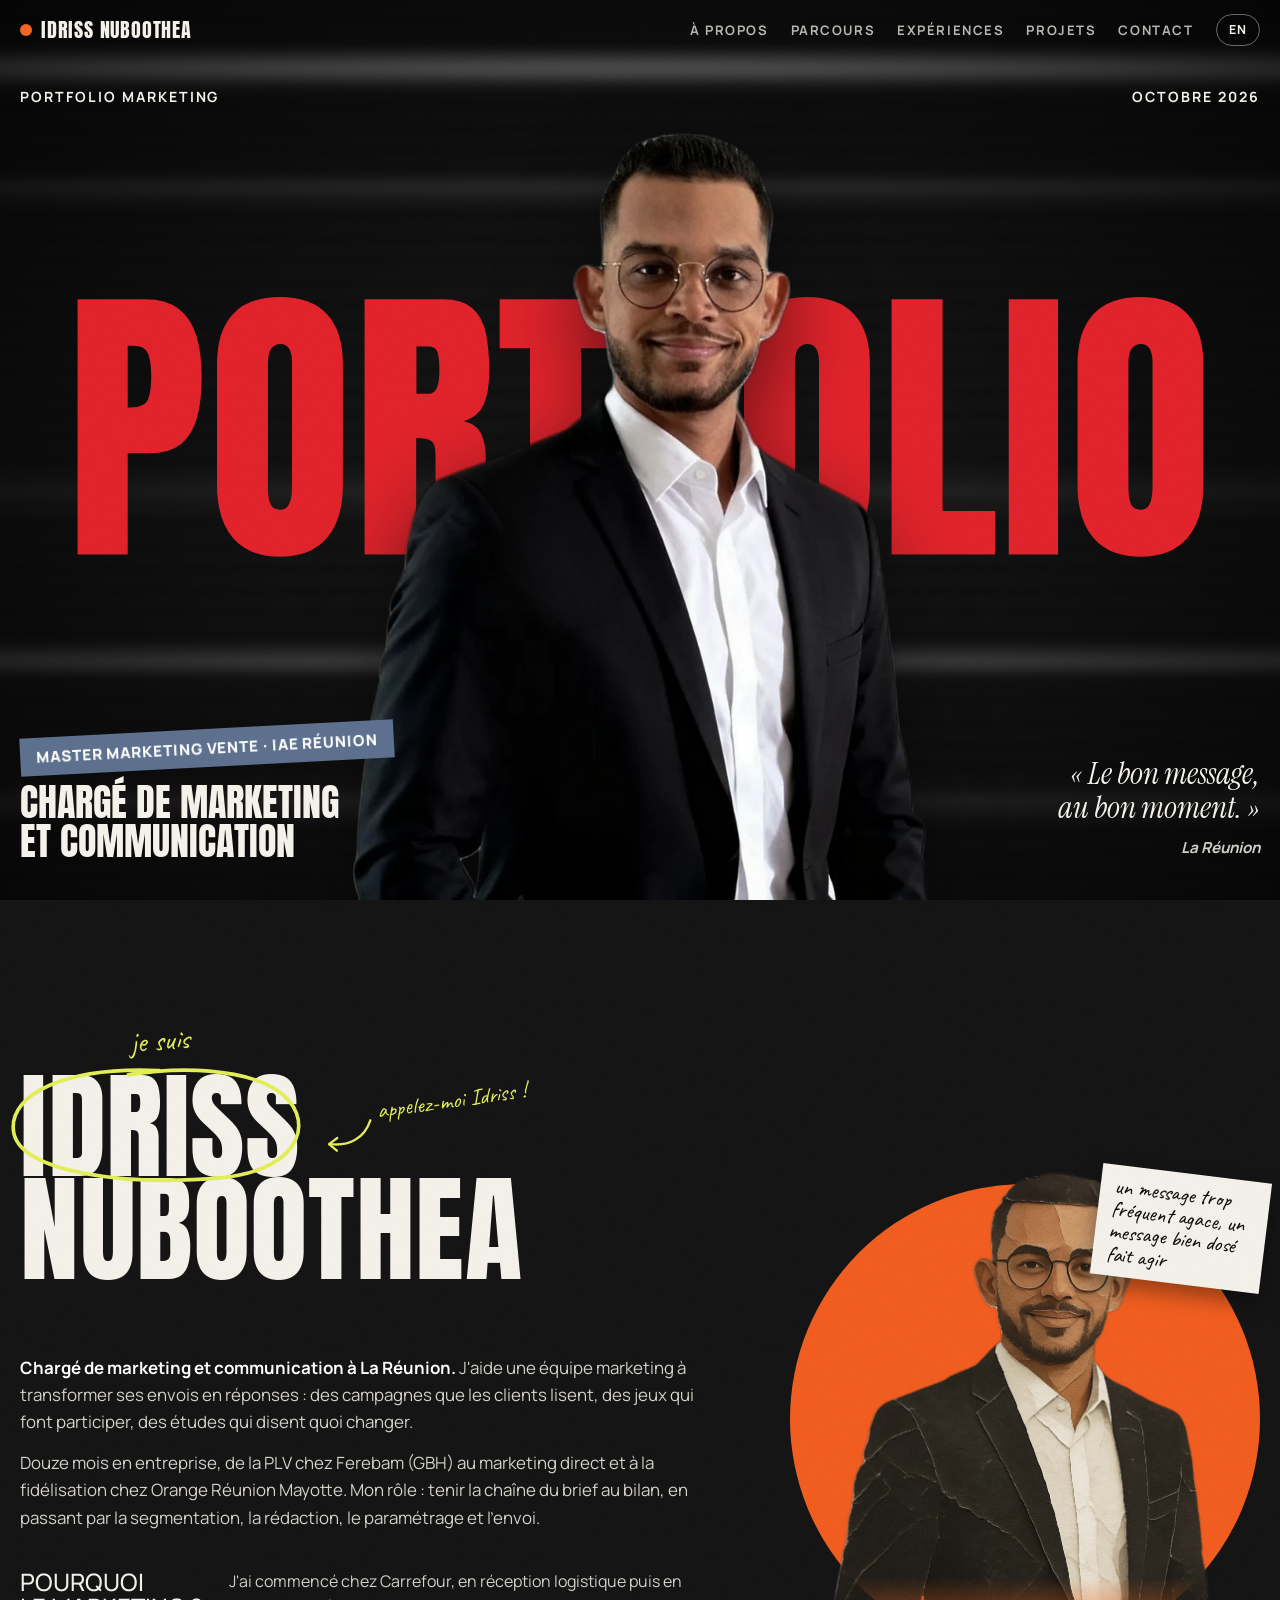
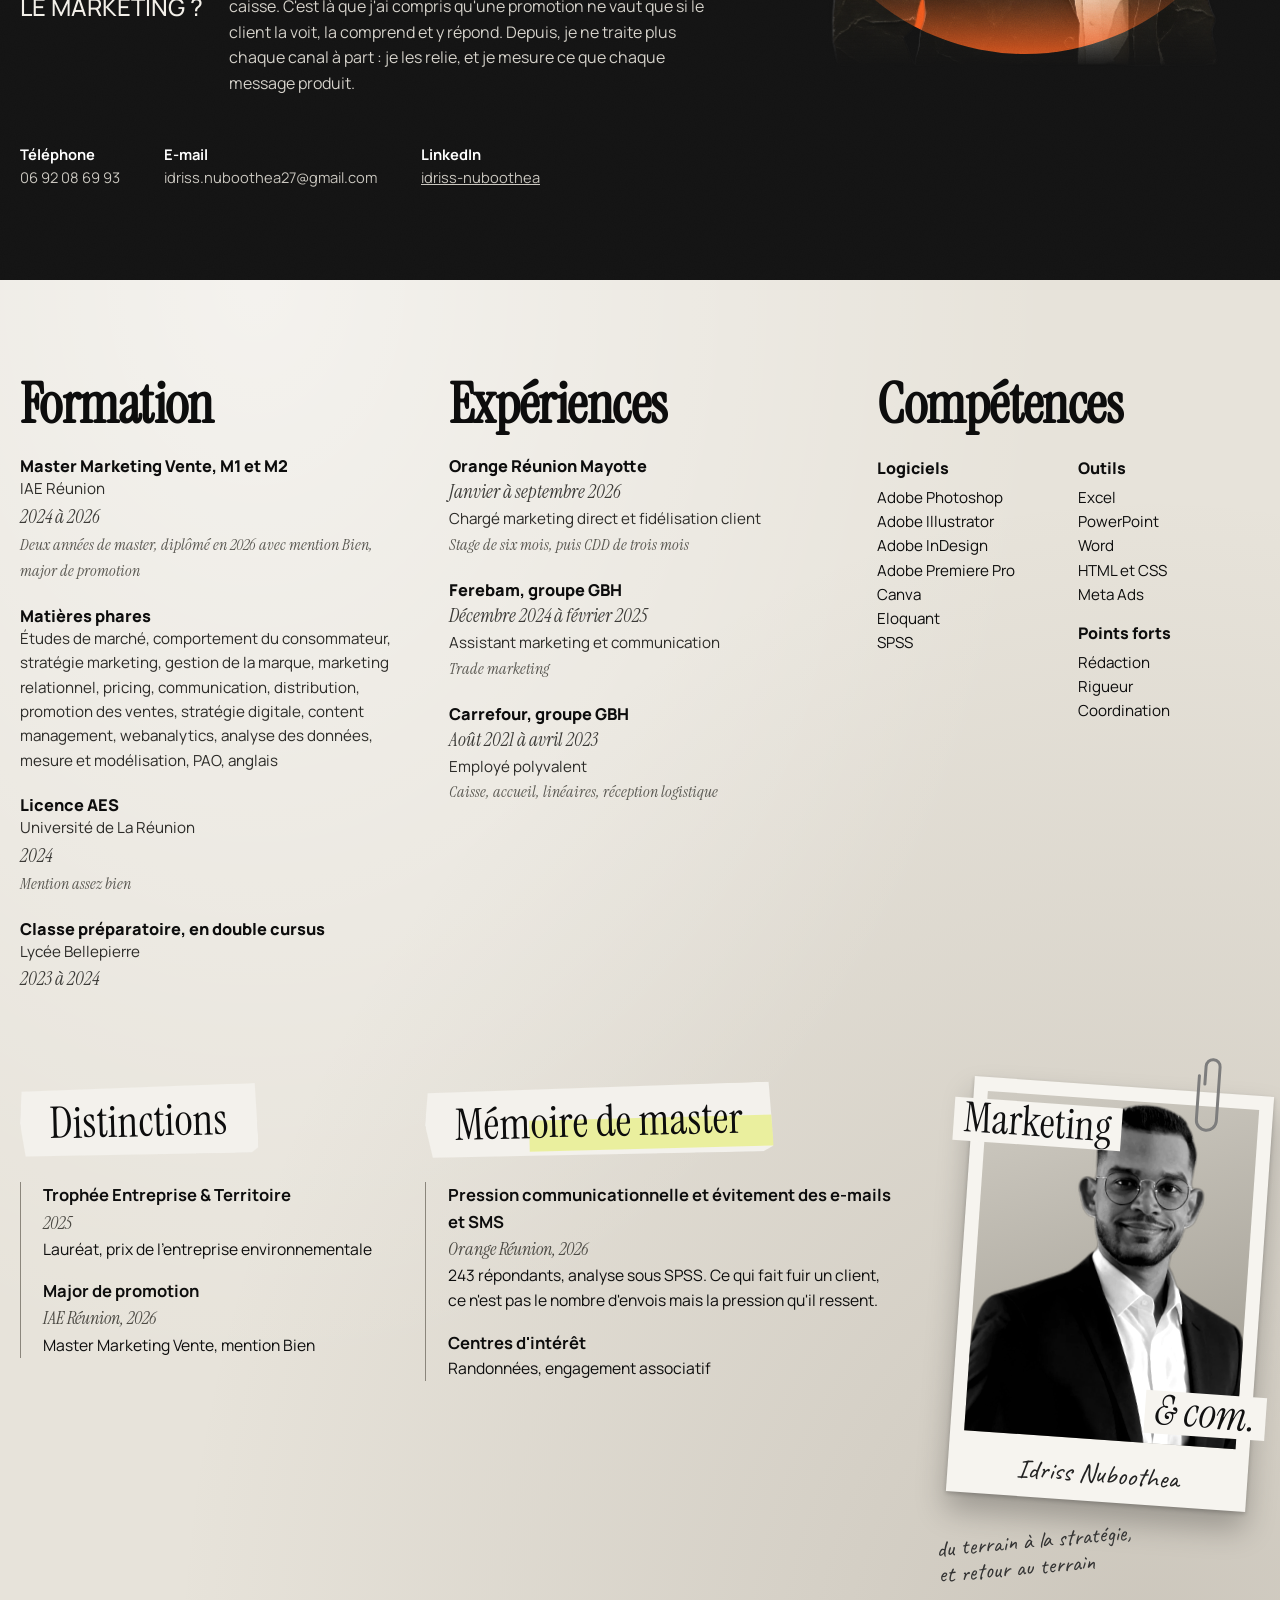
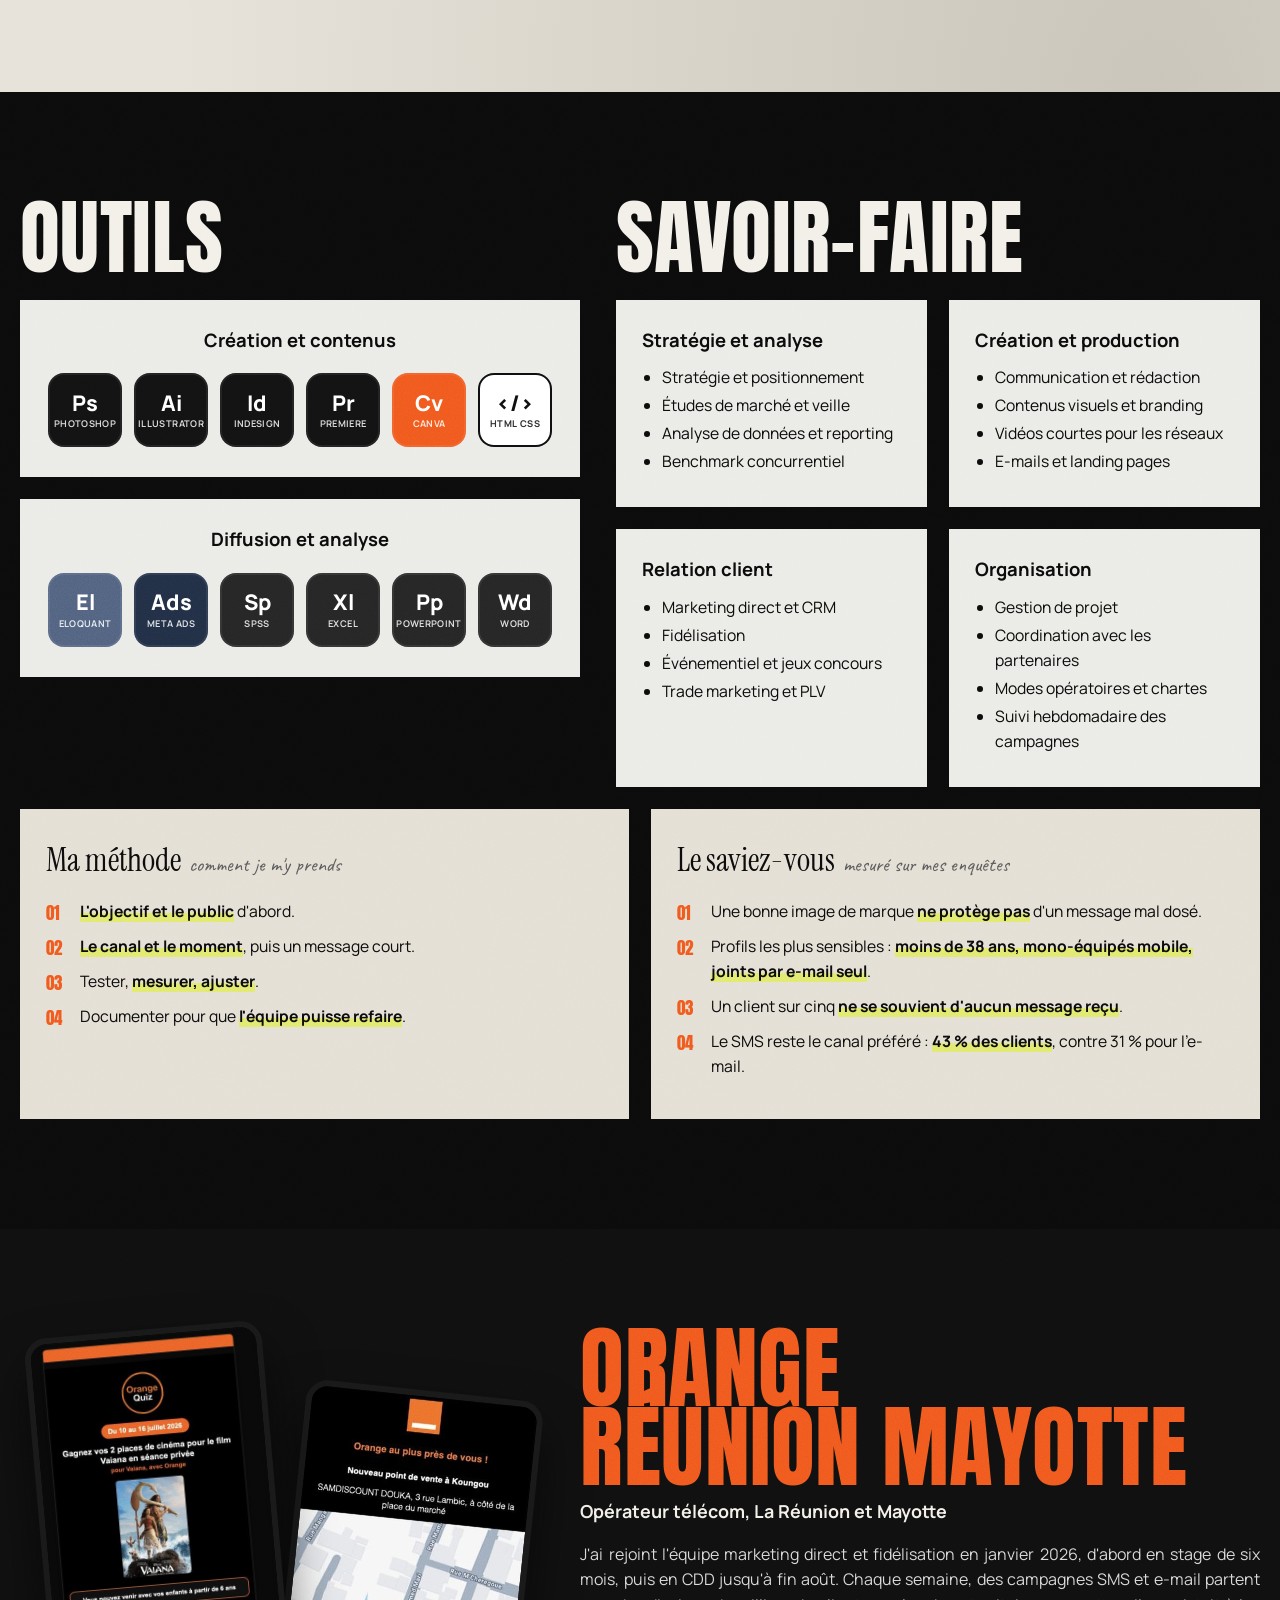
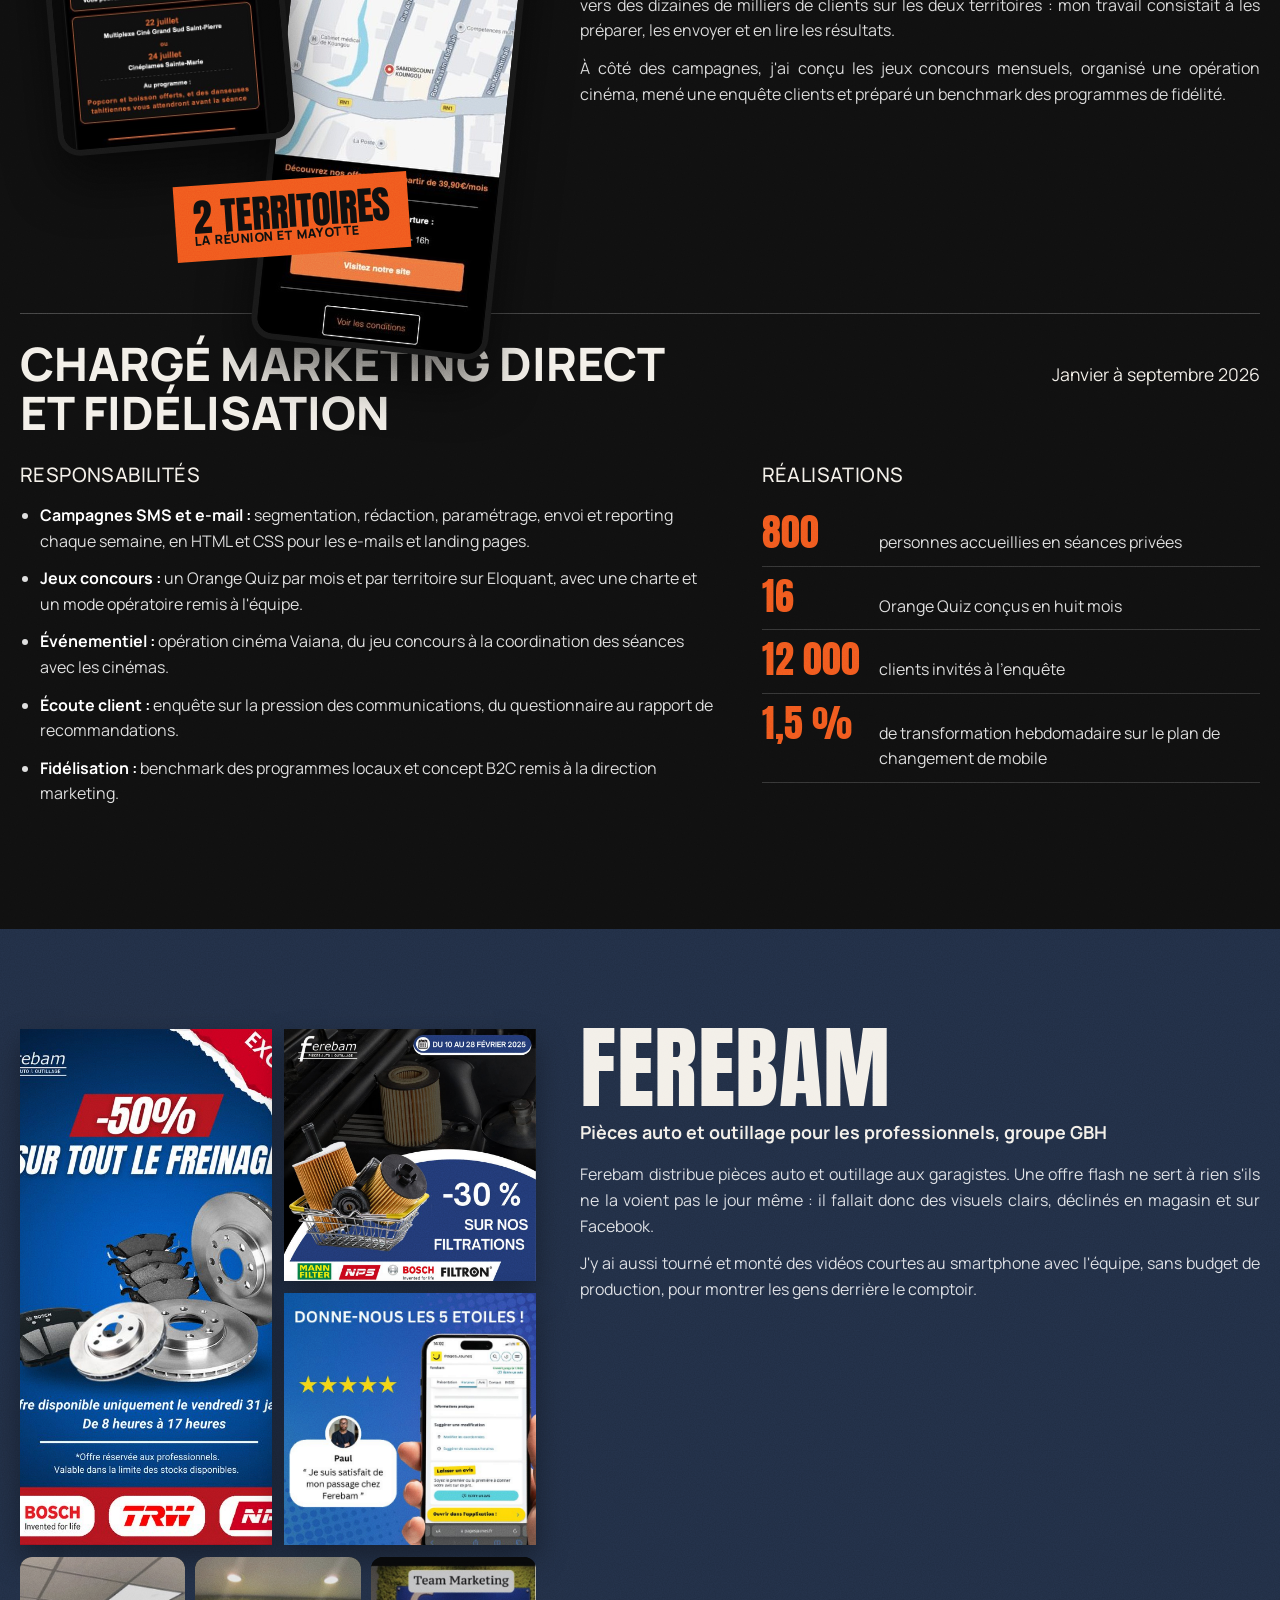
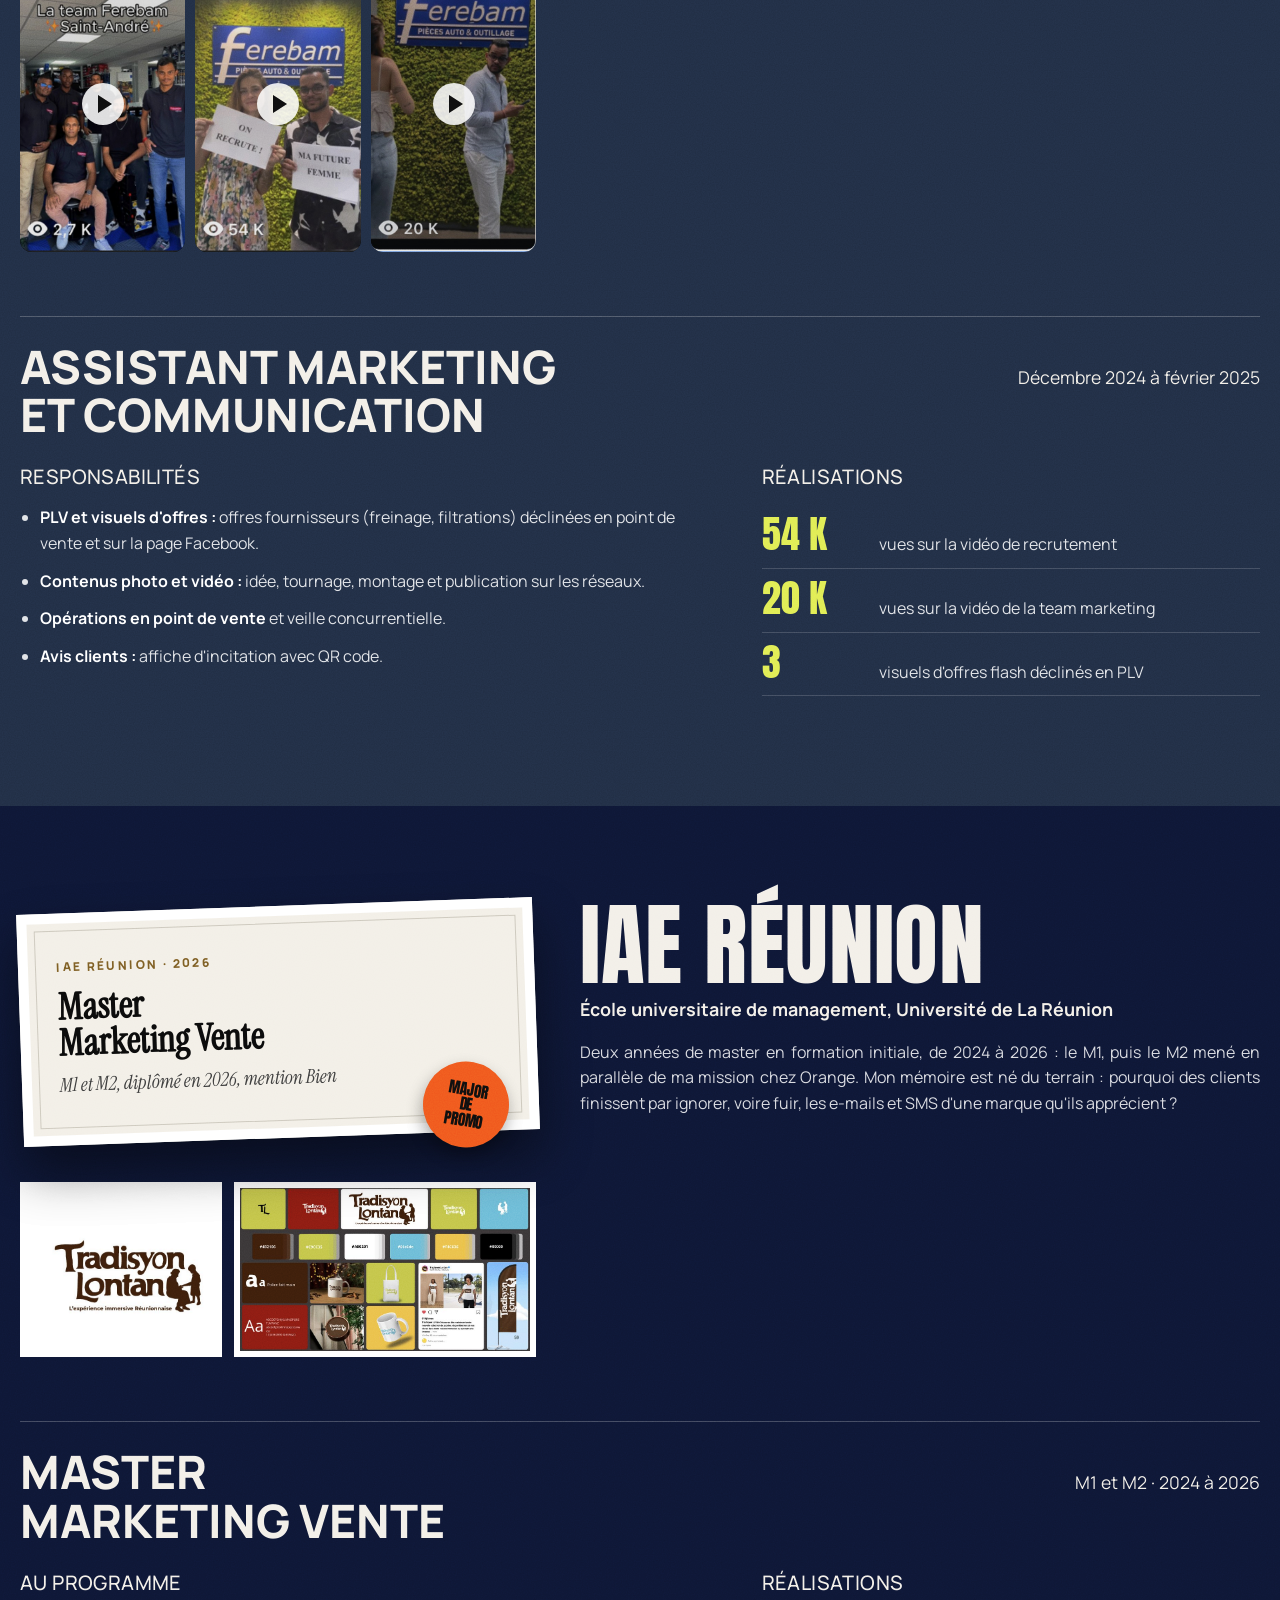
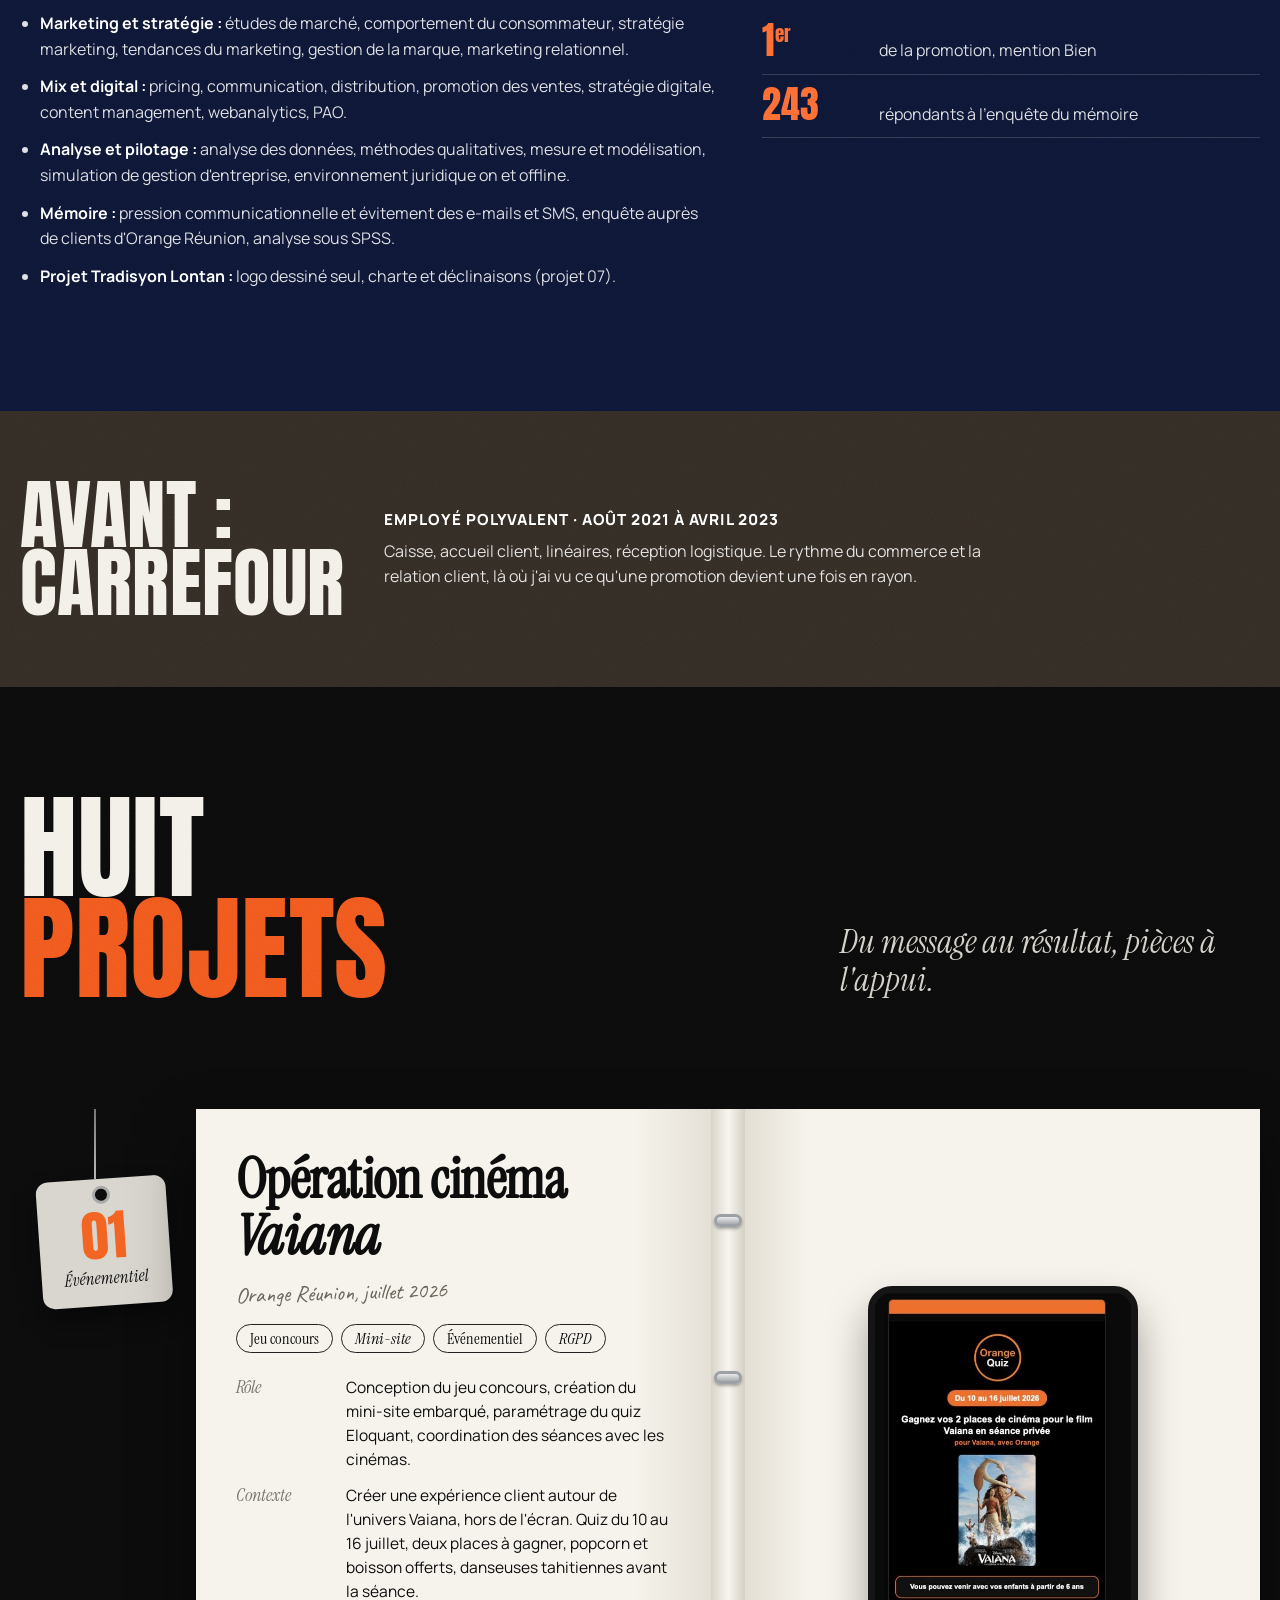
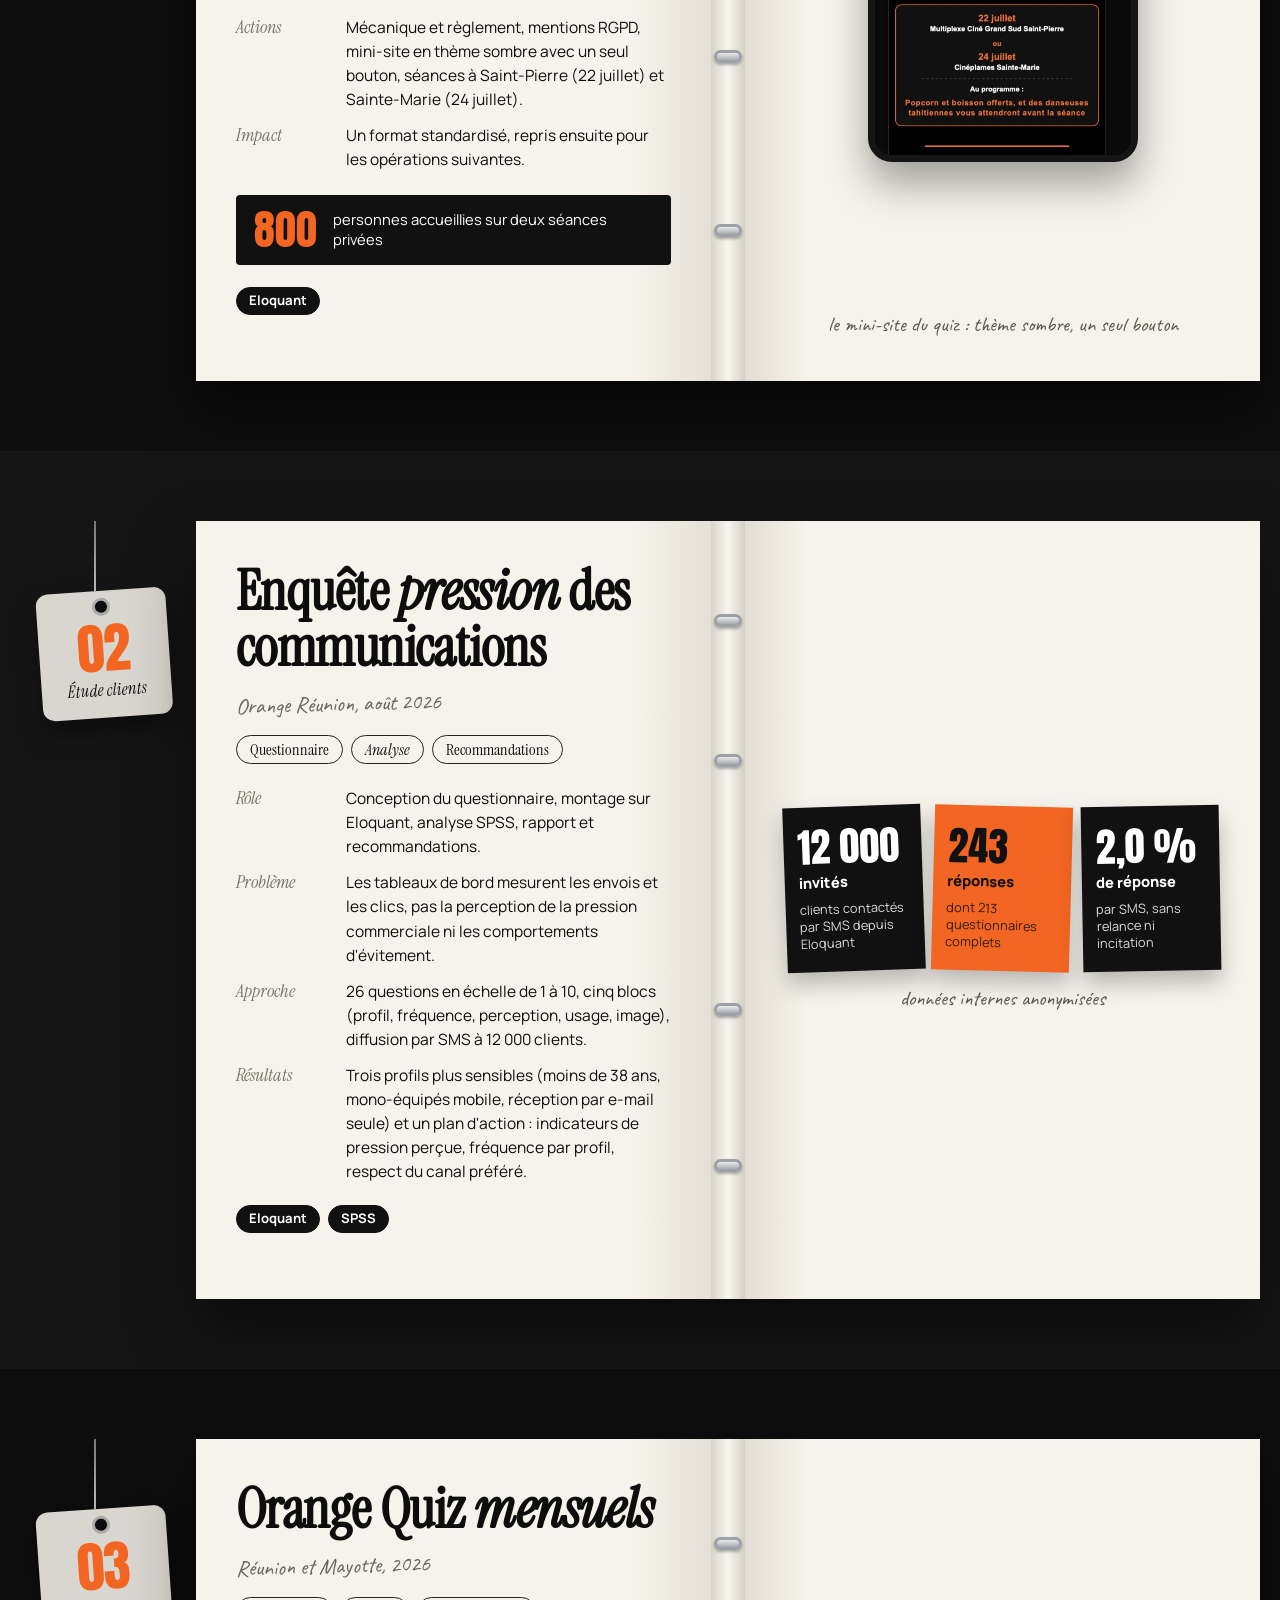
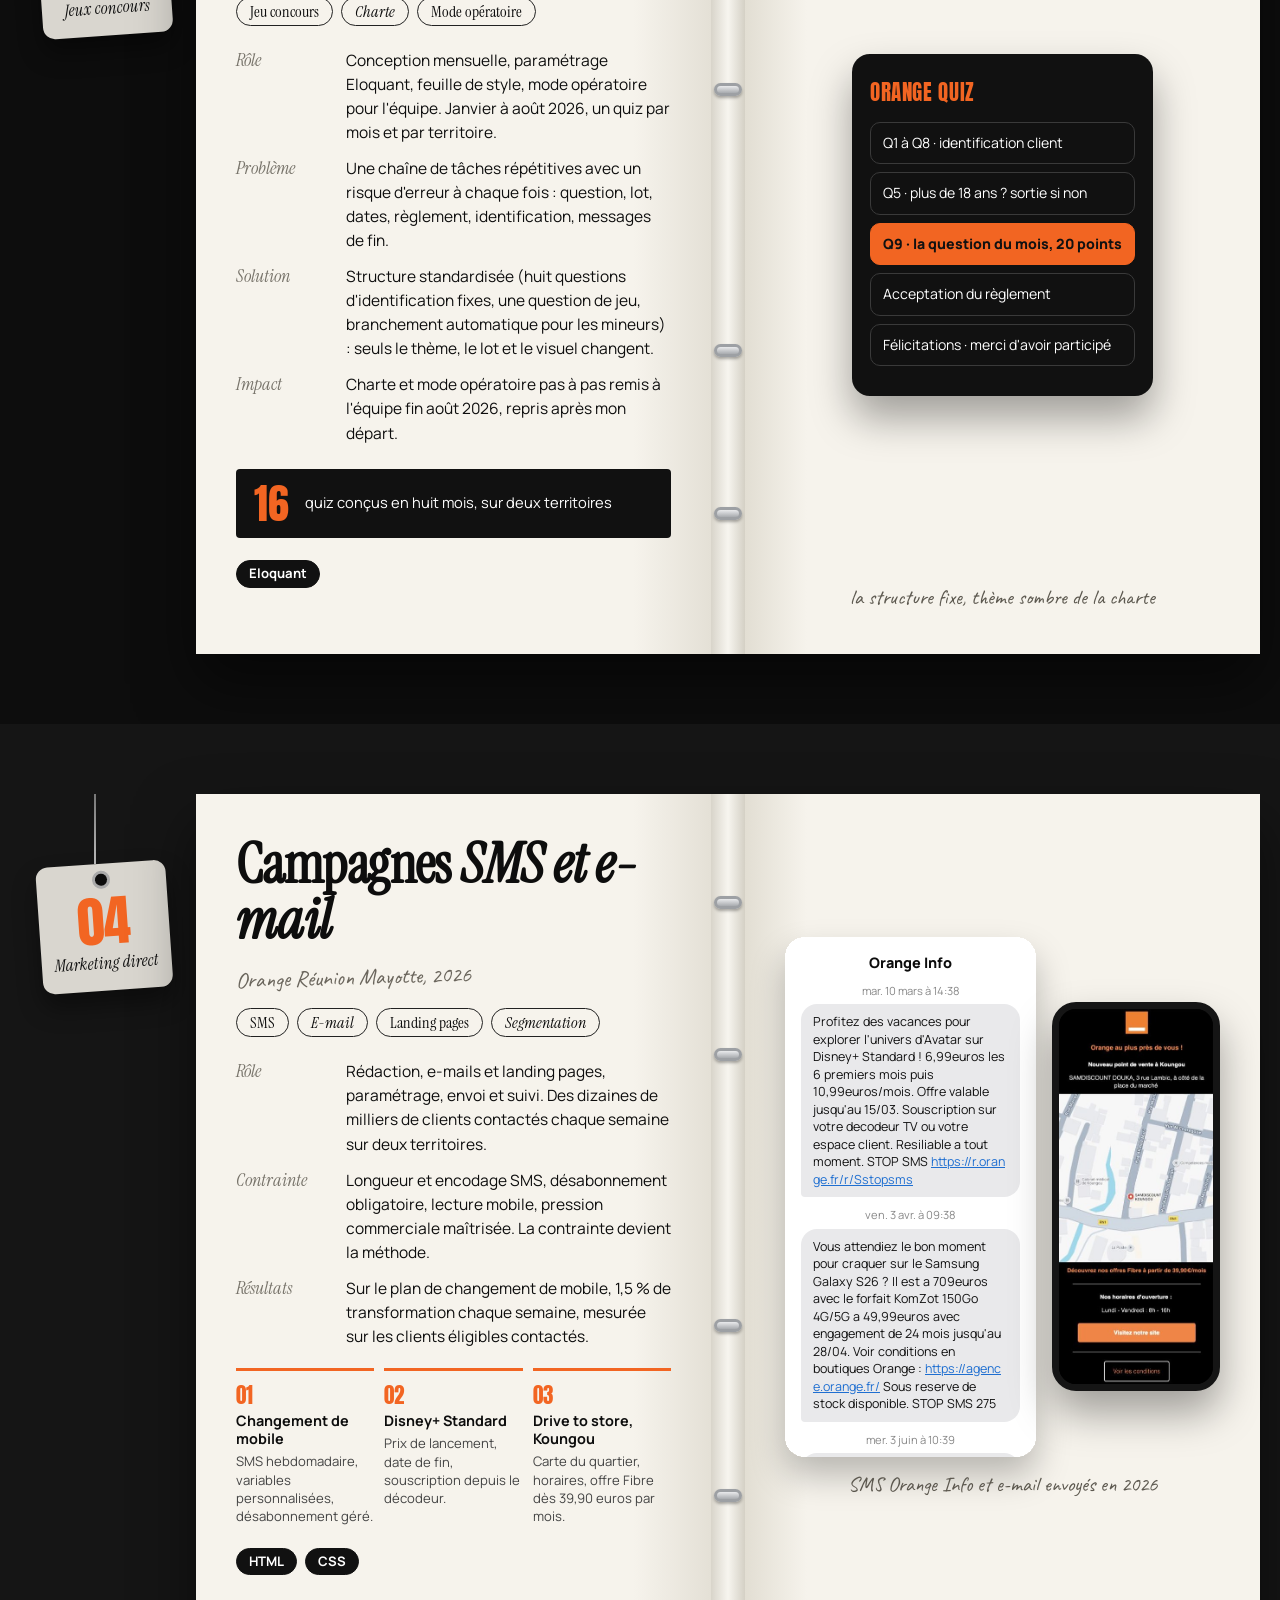
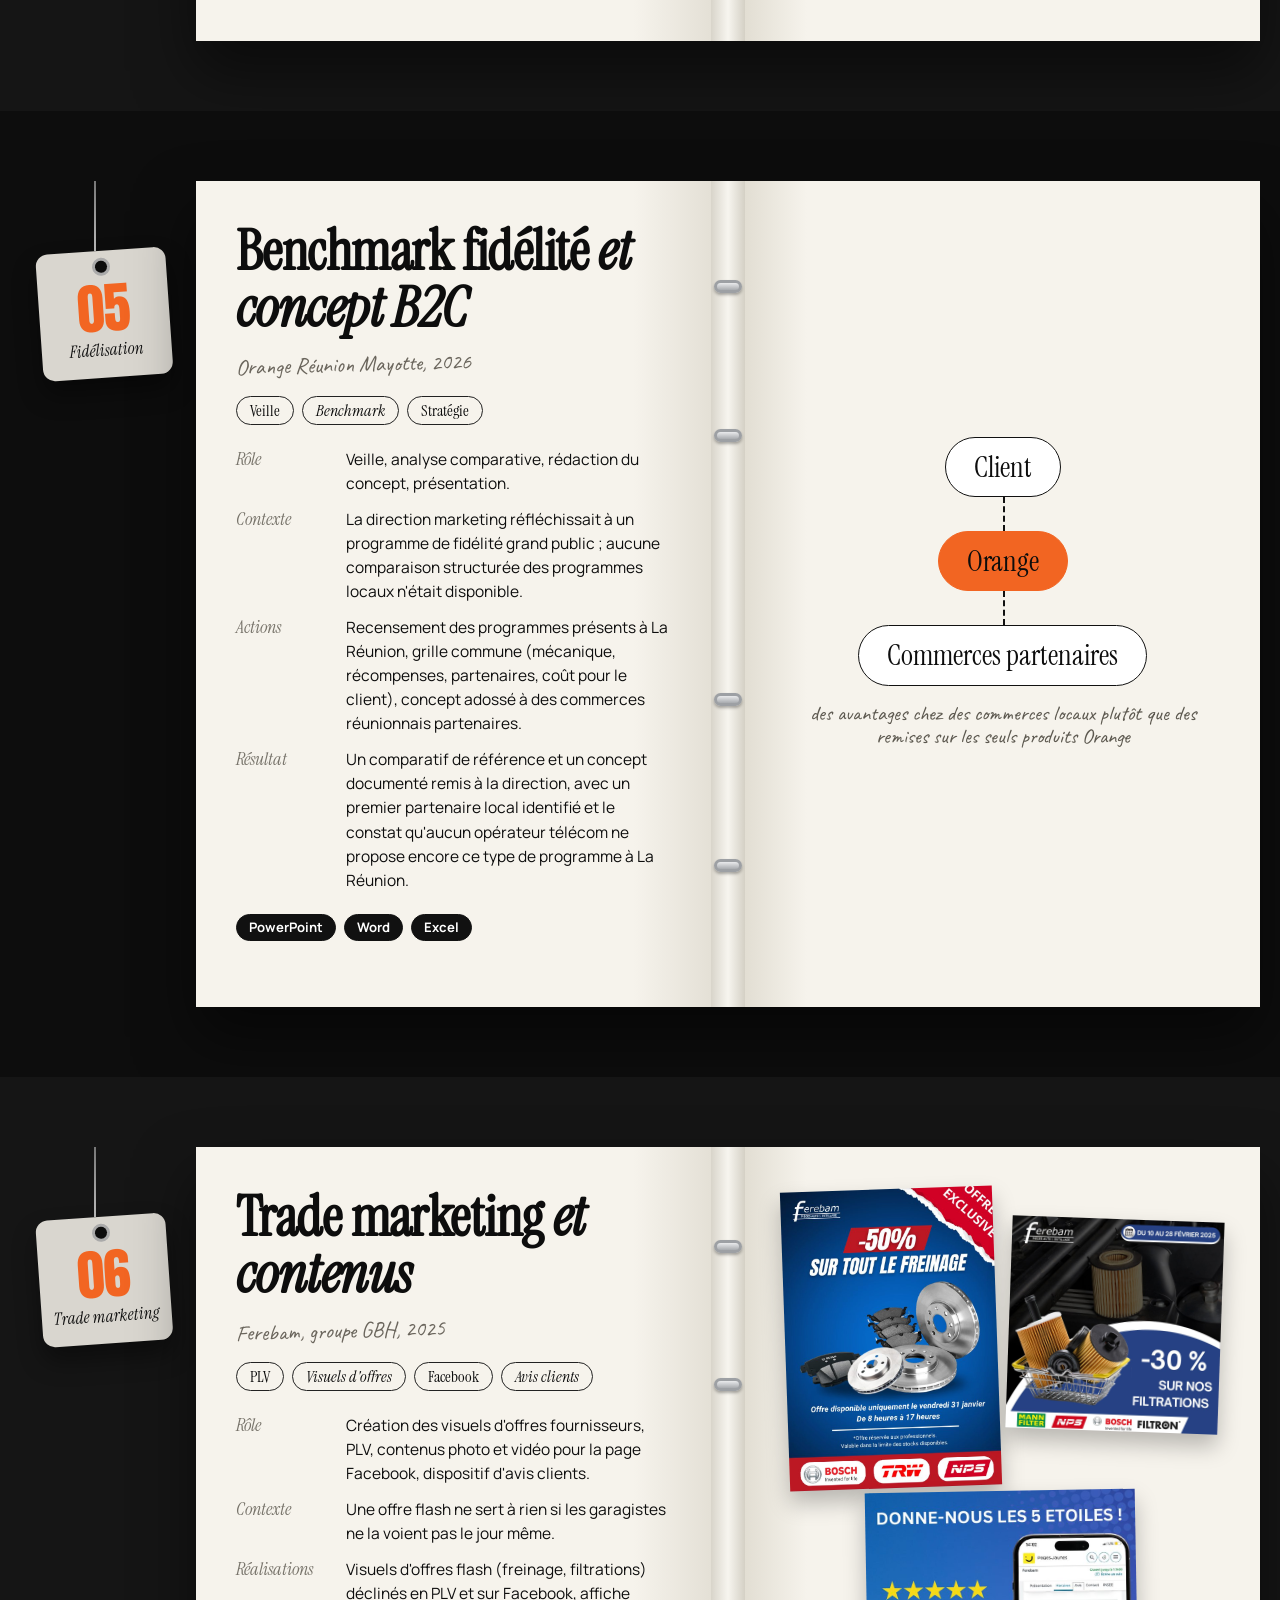
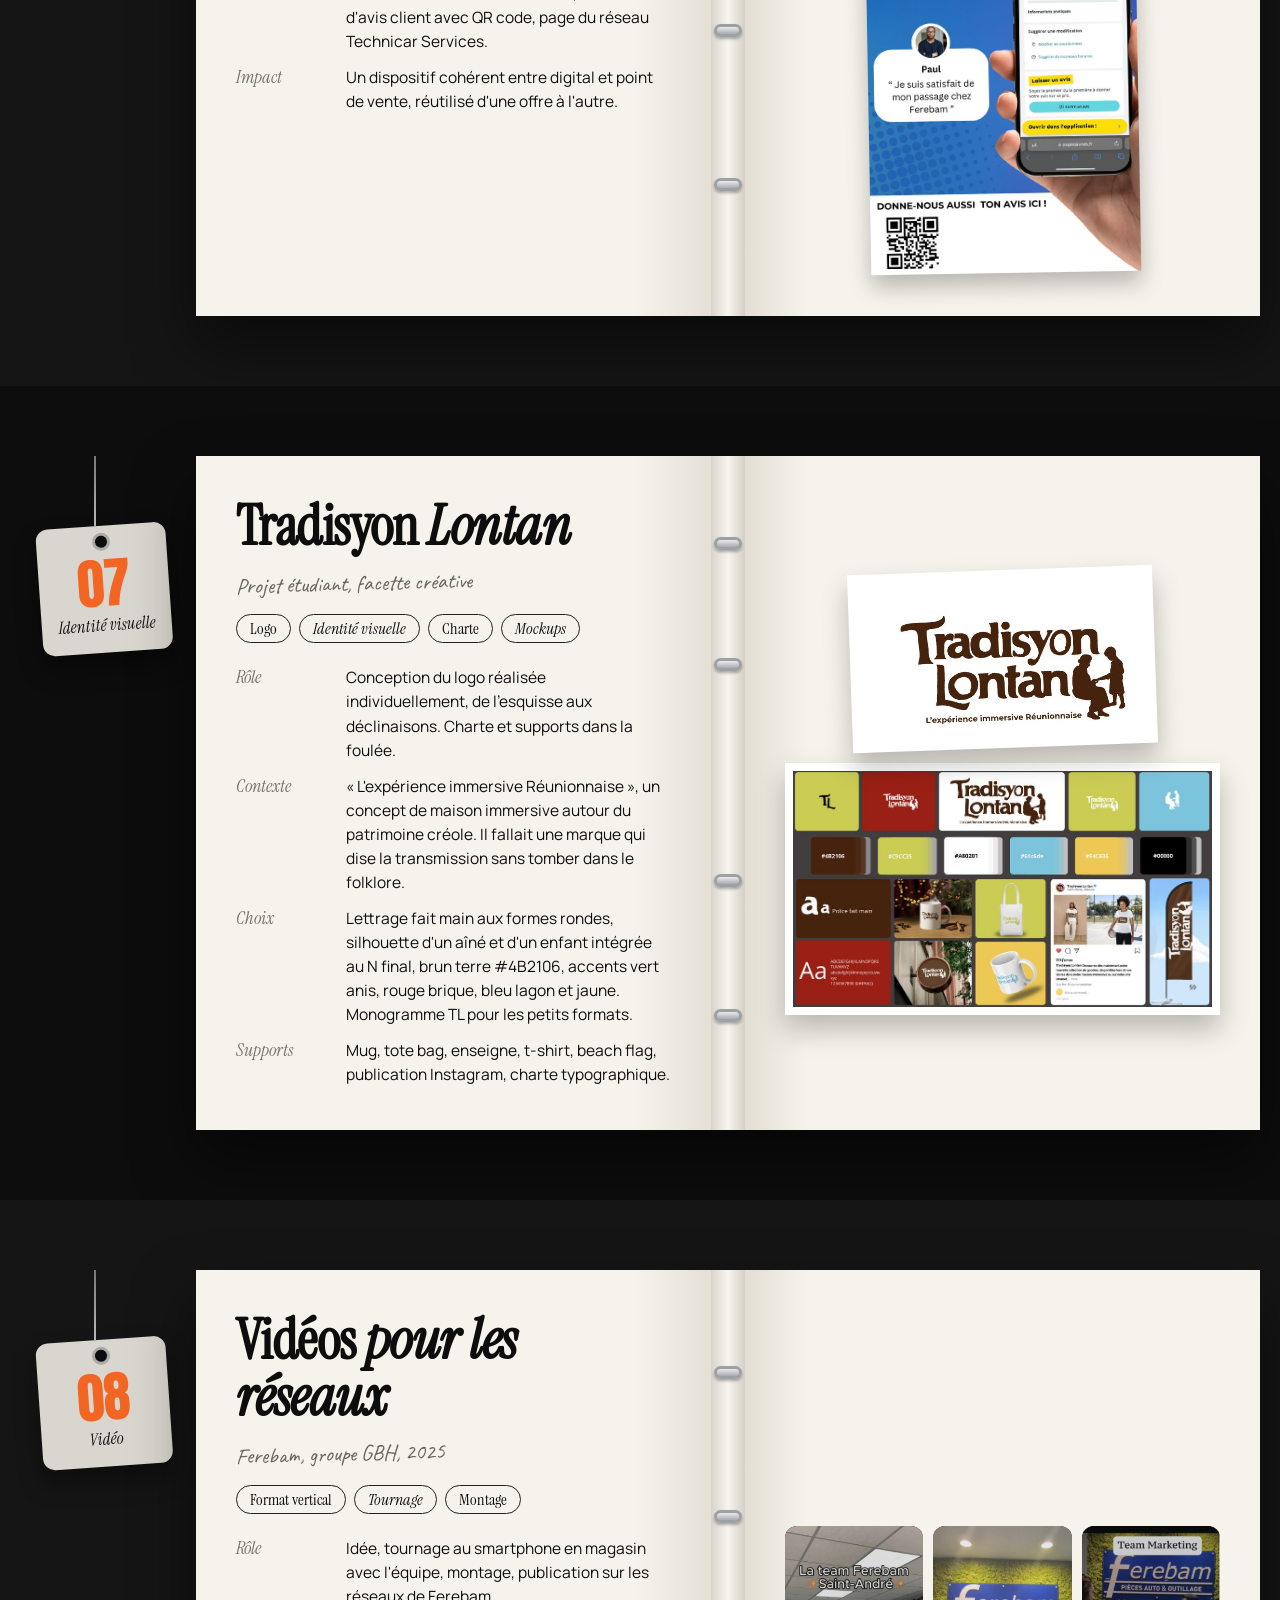
==== index.html @ 4e6e3d0c "Nouvelle version du portfolio en ligne à l'adresse principale (FR et EN) Co-Authored-By: Claude Opus" ====
<!doctype html>
<html lang="fr">
<head>
<meta charset="utf-8">
<meta name="viewport" content="width=device-width,initial-scale=1">
<title>Idriss Nuboothea · Portfolio marketing</title>
<meta name="description" content="Portfolio d'Idriss Nuboothea, chargé de marketing et communication à La Réunion : marketing direct, CRM, contenus, études clients.">
<link rel="icon" href="data:image/svg+xml,%3Csvg xmlns='http://www.w3.org/2000/svg' viewBox='0 0 64 64'%3E%3Ccircle cx='32' cy='32' r='30' fill='%23f26522'/%3E%3Ctext x='32' y='42' font-family='Arial' font-weight='700' font-size='30' text-anchor='middle' fill='%230b0b0b'%3EIN%3C/text%3E%3C/svg%3E">
<link rel="preconnect" href="https://fonts.googleapis.com"><link rel="preconnect" href="https://fonts.gstatic.com" crossorigin>
<link rel="stylesheet" href="https://fonts.googleapis.com/css2?family=Anton&family=Instrument+Serif:ital@0;1&family=Manrope:wght@400;500;700;800&family=Caveat:wght@600&display=swap">
<link rel="stylesheet" href="style.css?v=2">
</head>
<body>

<svg width="0" height="0" style="position:absolute" aria-hidden="true">
  <symbol id="arrow" viewBox="0 0 60 44"><path d="M4 6 C 10 26, 26 36, 48 34" fill="none" stroke="currentColor" stroke-width="2.6" stroke-linecap="round"/><path d="M40 27 L49 34 L40 41" fill="none" stroke="currentColor" stroke-width="2.6" stroke-linecap="round" stroke-linejoin="round"/></symbol>
  <symbol id="clip" viewBox="0 0 34 84"><path d="M10 30 V12 a7 7 0 0 1 14 0 V66 a10 10 0 0 1 -20 0 V22"/></symbol>
</svg>

<nav class="nav" id="nav"><div class="wrap">
  <a class="brand" href="#top"><i></i>IDRISS NUBOOTHEA</a>
  <ul>
    <li><a href="#bonjour">À propos</a></li>
    <li><a href="#parcours">Parcours</a></li>
    <li><a href="#experiences">Expériences</a></li>
    <li><a href="#projets">Projets</a></li>
    <li><a href="#contact">Contact</a></li>
  </ul>
  <a class="lang" href="en.html" hreflang="en">EN</a>
</div></nav>

<!-- 1. COUVERTURE -->
<header class="cover grain" id="top">
  <div class="streaks" aria-hidden="true"></div>
  <div class="wrap top"><span>Portfolio marketing</span><span>Octobre 2026</span></div>
  <div class="word anton" aria-hidden="true" id="coverword"><span>P</span><span>O</span><span>R</span><span>T</span><span>F</span><span>O</span><span>L</span><span>I</span><span>O</span></div>
  <img class="me" src="img/cutout.webp" alt="Idriss Nuboothea" fetchpriority="high">
  <div class="wrap bot">
    <div>
      <div class="label"><span class="box">Master Marketing Vente · IAE Réunion</span></div>
      <p class="role">Chargé de marketing<br>et communication</p>
    </div>
    <div class="quote"><q>Le bon message,<br>au bon moment.</q><small>La Réunion</small></div>
  </div>
</header>

<!-- 2. BONJOUR -->
<section class="hello grain" id="bonjour">
  <div class="wrap grid">
    <div>
      <span class="hi"><span id="hello">Bonjour !</span> je suis</span>
      <h2 class="anton"><span class="nm">Idriss<svg class="ring" viewBox="0 0 300 120" preserveAspectRatio="none" aria-hidden="true"><path d="M150 8 C 60 4, 6 30, 10 64 C 14 104, 120 116, 210 108 C 290 100, 300 50, 262 26 C 230 6, 170 4, 120 12"/></svg><span class="callme"><svg aria-hidden="true"><use href="#arrow"/></svg>appelez-moi Idriss !</span></span><br>Nuboothea</h2>
      <div class="bio reveal">
        <p><b>Chargé de marketing et communication à La Réunion.</b> J'aide une équipe marketing à transformer ses envois en réponses : des campagnes que les clients lisent, des jeux qui font participer, des études qui disent quoi changer.</p>
        <p>Douze mois en entreprise, de la PLV chez Ferebam (GBH) au marketing direct et à la fidélisation chez Orange Réunion Mayotte. Mon rôle : tenir la chaîne du brief au bilan, en passant par la segmentation, la rédaction, le paramétrage et l'envoi.</p>
      </div>
      <div class="why reveal">
        <h3>Pourquoi<br>le marketing ?</h3>
        <p>J'ai commencé chez Carrefour, en réception logistique puis en caisse. C'est là que j'ai compris qu'une promotion ne vaut que si le client la voit, la comprend et y répond. Depuis, je ne traite plus chaque canal à part : je les relie, et je mesure ce que chaque message produit.</p>
      </div>
      <div class="contactline reveal">
        <div><b>Téléphone</b>06 92 08 69 93</div>
        <div><b>E-mail</b>idriss.nuboothea27@gmail.com</div>
        <div><b>LinkedIn</b><a href="https://www.linkedin.com/in/idriss-nuboothea/" target="_blank" rel="noopener">idriss-nuboothea</a></div>
      </div>
    </div>
    <div class="circle-wrap reveal">
      <div class="disc"></div>
      <img src="img/illustration.png" alt="Portrait illustré d'Idriss Nuboothea" loading="lazy">
      <div class="sticker">un message trop fréquent agace, un message bien dosé fait agir</div>
    </div>
  </div>
</section>

<!-- 3. PARCOURS, PAGE CLASSEUR -->
<section class="paper cv" id="parcours">
  <div class="wrap">
    <div class="grid3">
      <div class="reveal">
        <h2>Formation</h2>
        <div class="entry"><b>Master Marketing Vente, M1 et M2</b><span>IAE Réunion</span><em>2024 à 2026</em><small>Deux années de master, diplômé en 2026 avec mention Bien, major de promotion</small></div>
        <div class="entry"><b>Matières phares</b><span>Études de marché, comportement du consommateur, stratégie marketing, gestion de la marque, marketing relationnel, pricing, communication, distribution, promotion des ventes, stratégie digitale, content management, webanalytics, analyse des données, mesure et modélisation, PAO, anglais</span></div>
        <div class="entry"><b>Licence AES</b><span>Université de La Réunion</span><em>2024</em><small>Mention assez bien</small></div>
        <div class="entry"><b>Classe préparatoire, en double cursus</b><span>Lycée Bellepierre</span><em>2023 à 2024</em></div>
      </div>
      <div class="reveal">
        <h2>Expériences</h2>
        <div class="entry"><b>Orange Réunion Mayotte</b><em>Janvier à septembre 2026</em><span>Chargé marketing direct et fidélisation client</span><small>Stage de six mois, puis CDD de trois mois</small></div>
        <div class="entry"><b>Ferebam, groupe GBH</b><em>Décembre 2024 à février 2025</em><span>Assistant marketing et communication</span><small>Trade marketing</small></div>
        <div class="entry"><b>Carrefour, groupe GBH</b><em>Août 2021 à avril 2023</em><span>Employé polyvalent</span><small>Caisse, accueil, linéaires, réception logistique</small></div>
      </div>
      <div class="reveal">
        <h2>Compétences</h2>
        <div class="twocol">
          <div><h4>Logiciels</h4><ul><li>Adobe Photoshop</li><li>Adobe Illustrator</li><li>Adobe InDesign</li><li>Adobe Premiere Pro</li><li>Canva</li><li>Eloquant</li><li>SPSS</li></ul></div>
          <div><h4>Outils</h4><ul><li>Excel</li><li>PowerPoint</li><li>Word</li><li>HTML et CSS</li><li>Meta Ads</li></ul>
          <h4 style="margin-top:14px">Points forts</h4><ul><li>Rédaction</li><li>Rigueur</li><li>Coordination</li></ul></div>
        </div>
      </div>
    </div>
    <div class="lower">
      <div class="reveal">
        <span class="tape">Distinctions</span>
        <ul class="facts">
          <li><b>Trophée Entreprise &amp; Territoire</b><i>2025</i><br>Lauréat, prix de l'entreprise environnementale</li>
          <li><b>Major de promotion</b><i>IAE Réunion, 2026</i><br>Master Marketing Vente, mention Bien</li>
        </ul>
      </div>
      <div class="reveal">
        <span class="tape hl">Mémoire de master</span>
        <ul class="facts">
          <li><b>Pression communicationnelle et évitement des e-mails et SMS</b><i>Orange Réunion, 2026</i><br>243 répondants, analyse sous SPSS. Ce qui fait fuir un client, ce n'est pas le nombre d'envois mais la pression qu'il ressent.</li>
          <li><b>Centres d'intérêt</b>Randonnées, engagement associatif</li>
        </ul>
      </div>
      <div class="reveal">
        <div class="polaroid">
          <svg class="clip" viewBox="0 0 34 84" aria-hidden="true"><use href="#clip"/></svg>
          <span class="w1">Marketing</span>
          <div class="ph"><img src="img/cutout.webp" alt="" loading="lazy"></div>
          <span class="w2">&amp; com.</span>
          <span class="cap">Idriss Nuboothea</span>
        </div>
        <span class="note-hand">du terrain à la stratégie,<br>et retour au terrain</span>
      </div>
    </div>
  </div>
</section>

<!-- 4. COMPÉTENCES -->
<section class="skills grain" id="competences">
  <div class="wrap">
    <div class="heads">
      <div class="reveal">
        <h2 class="anton">Outils</h2>
        <div class="panel">
          <h3>Création et contenus</h3>
          <div class="tiles">
            <div class="tile t1">Ps<small>Photoshop</small></div><div class="tile t1">Ai<small>Illustrator</small></div><div class="tile t1">Id<small>InDesign</small></div><div class="tile t1">Pr<small>Premiere</small></div><div class="tile t2">Cv<small>Canva</small></div><div class="tile t5">&lt;/&gt;<small>HTML CSS</small></div>
          </div>
        </div>
        <div class="panel">
          <h3>Diffusion et analyse</h3>
          <div class="tiles">
            <div class="tile t3">El<small>Eloquant</small></div><div class="tile t6">Ads<small>Meta Ads</small></div><div class="tile t4">Sp<small>SPSS</small></div><div class="tile t4">Xl<small>Excel</small></div><div class="tile t4">Pp<small>PowerPoint</small></div><div class="tile t4">Wd<small>Word</small></div>
          </div>
        </div>
      </div>
      <div class="reveal">
        <h2 class="anton">Savoir-faire</h2>
        <div class="sgrid">
          <div class="panel"><h3>Stratégie et analyse</h3><ul><li>Stratégie et positionnement</li><li>Études de marché et veille</li><li>Analyse de données et reporting</li><li>Benchmark concurrentiel</li></ul></div>
          <div class="panel"><h3>Création et production</h3><ul><li>Communication et rédaction</li><li>Contenus visuels et branding</li><li>Vidéos courtes pour les réseaux</li><li>E-mails et landing pages</li></ul></div>
          <div class="panel"><h3>Relation client</h3><ul><li>Marketing direct et CRM</li><li>Fidélisation</li><li>Événementiel et jeux concours</li><li>Trade marketing et PLV</li></ul></div>
          <div class="panel"><h3>Organisation</h3><ul><li>Gestion de projet</li><li>Coordination avec les partenaires</li><li>Modes opératoires et chartes</li><li>Suivi hebdomadaire des campagnes</li></ul></div>
        </div>
      </div>
    </div>
    <div class="learn">
      <div class="panel reveal"><h3>Ma méthode<small>comment je m'y prends</small></h3>
        <ul><li><b>L'objectif et le public</b> d'abord.</li><li><b>Le canal et le moment</b>, puis un message court.</li><li>Tester, <b>mesurer, ajuster</b>.</li><li>Documenter pour que <b>l'équipe puisse refaire</b>.</li></ul></div>
      <div class="panel reveal"><h3>Le saviez-vous<small>mesuré sur mes enquêtes</small></h3>
        <ul><li>Une bonne image de marque <b>ne protège pas</b> d'un message mal dosé.</li><li>Profils les plus sensibles : <b>moins de 38 ans, mono-équipés mobile, joints par e-mail seul</b>.</li><li>Un client sur cinq <b>ne se souvient d'aucun message reçu</b>.</li><li>Le SMS reste le canal préféré : <b>43 % des clients</b>, contre 31 % pour l'e-mail.</li></ul></div>
    </div>
  </div>
</section>

<!-- 5. EXPÉRIENCES, PAGES PLEINE LARGEUR -->
<section class="xp x-orange grain" id="experiences">
  <div class="wrap">
    <div class="grid">
      <div class="vis reveal">
        <div class="collage">
          <div class="phone a"><img src="img/quiz_vaiana.jpg" alt="Mini-site du quiz Orange Vaiana" loading="lazy"></div>
          <div class="phone b"><img src="img/koungou.jpg" alt="E-mail drive to store à Koungou" loading="lazy"></div>
          <div class="bub">2 territoires<small>La Réunion et Mayotte</small></div>
        </div>
      </div>
      <div class="reveal">
        <h2 class="anton">Orange<br>Réunion Mayotte</h2>
        <p class="sub">Opérateur télécom, La Réunion et Mayotte</p>
        <p class="desc">J'ai rejoint l'équipe marketing direct et fidélisation en janvier 2026, d'abord en stage de six mois, puis en CDD jusqu'à fin août. Chaque semaine, des campagnes SMS et e-mail partent vers des dizaines de milliers de clients sur les deux territoires : mon travail consistait à les préparer, les envoyer et en lire les résultats.</p>
        <p class="desc">À côté des campagnes, j'ai conçu les jeux concours mensuels, organisé une opération cinéma, mené une enquête clients et préparé un benchmark des programmes de fidélité.</p>
      </div>
    </div>
    <div class="roleline reveal"><h3>Chargé marketing direct<br>et fidélisation</h3><span>Janvier à septembre 2026</span></div>
    <div class="resp reveal">
      <div><h4>Responsabilités</h4><ul>
        <li><b>Campagnes SMS et e-mail :</b> segmentation, rédaction, paramétrage, envoi et reporting chaque semaine, en HTML et CSS pour les e-mails et landing pages.</li>
        <li><b>Jeux concours :</b> un Orange Quiz par mois et par territoire sur Eloquant, avec une charte et un mode opératoire remis à l'équipe.</li>
        <li><b>Événementiel :</b> opération cinéma Vaiana, du jeu concours à la coordination des séances avec les cinémas.</li>
        <li><b>Écoute client :</b> enquête sur la pression des communications, du questionnaire au rapport de recommandations.</li>
        <li><b>Fidélisation :</b> benchmark des programmes locaux et concept B2C remis à la direction marketing.</li>
      </ul></div>
      <div><h4>Réalisations</h4><ul class="ach">
        <li><strong>800</strong>personnes accueillies en séances privées</li>
        <li><strong>16</strong>Orange Quiz conçus en huit mois</li>
        <li><strong>12 000</strong>clients invités à l'enquête</li>
        <li><strong>1,5 %</strong>de transformation hebdomadaire sur le plan de changement de mobile</li>
      </ul></div>
    </div>
  </div>
</section>

<section class="xp x-ferebam grain">
  <div class="wrap">
    <div class="grid">
      <div class="vis reveal">
        <div class="stack3">
          <img src="img/freinage.jpg" alt="Visuel offre freinage" loading="lazy">
          <img src="img/filtration.jpg" alt="Visuel offre filtrations" loading="lazy">
          <img src="img/satisfaction.jpg" alt="Affiche d'incitation à l'avis client" loading="lazy" style="object-position:top">
        </div>
        <div class="vrow">
          <div class="vt"><img src="img/video_team.jpg" alt="" loading="lazy"><span class="play"></span></div>
          <div class="vt"><img src="img/video_recrute.jpg" alt="" loading="lazy"><span class="play"></span></div>
          <div class="vt"><img src="img/video_marketing.jpg" alt="" loading="lazy"><span class="play"></span></div>
        </div>
      </div>
      <div class="reveal">
        <h2 class="anton">Ferebam</h2>
        <p class="sub">Pièces auto et outillage pour les professionnels, groupe GBH</p>
        <p class="desc">Ferebam distribue pièces auto et outillage aux garagistes. Une offre flash ne sert à rien s'ils ne la voient pas le jour même : il fallait donc des visuels clairs, déclinés en magasin et sur Facebook.</p>
        <p class="desc">J'y ai aussi tourné et monté des vidéos courtes au smartphone avec l'équipe, sans budget de production, pour montrer les gens derrière le comptoir.</p>
      </div>
    </div>
    <div class="roleline reveal"><h3>Assistant marketing<br>et communication</h3><span>Décembre 2024 à février 2025</span></div>
    <div class="resp reveal">
      <div><h4>Responsabilités</h4><ul>
        <li><b>PLV et visuels d'offres :</b> offres fournisseurs (freinage, filtrations) déclinées en point de vente et sur la page Facebook.</li>
        <li><b>Contenus photo et vidéo :</b> idée, tournage, montage et publication sur les réseaux.</li>
        <li><b>Opérations en point de vente</b> et veille concurrentielle.</li>
        <li><b>Avis clients :</b> affiche d'incitation avec QR code.</li>
      </ul></div>
      <div><h4>Réalisations</h4><ul class="ach">
        <li><strong>54 K</strong>vues sur la vidéo de recrutement</li>
        <li><strong>20 K</strong>vues sur la vidéo de la team marketing</li>
        <li><strong>3</strong>visuels d'offres flash déclinés en PLV</li>
      </ul></div>
    </div>
  </div>
</section>

<section class="xp x-iae grain">
  <div class="wrap">
    <div class="grid">
      <div class="vis reveal">
        <div class="diploma">
          <small>IAE Réunion · 2026</small>
          <b>Master<br>Marketing Vente</b>
          <p>M1 et M2, diplômé en 2026, mention Bien</p>
          <span class="seal">Major<br>de<br>promo</span>
        </div>
        <div class="frames">
          <img src="img/logo.jpg" alt="Logo Tradisyon Lontan" loading="lazy" style="object-fit:contain">
          <img src="img/planche.jpg" alt="Planche de marque Tradisyon Lontan" loading="lazy">
        </div>
      </div>
      <div class="reveal">
        <h2 class="anton">IAE Réunion</h2>
        <p class="sub">École universitaire de management, Université de La Réunion</p>
        <p class="desc">Deux années de master en formation initiale, de 2024 à 2026 : le M1, puis le M2 mené en parallèle de ma mission chez Orange. Mon mémoire est né du terrain : pourquoi des clients finissent par ignorer, voire fuir, les e-mails et SMS d'une marque qu'ils apprécient ?</p>
      </div>
    </div>
    <div class="roleline reveal"><h3>Master<br>Marketing Vente</h3><span>M1 et M2 · 2024 à 2026</span></div>
    <div class="resp reveal">
      <div><h4>Au programme</h4><ul>
        <li><b>Marketing et stratégie :</b> études de marché, comportement du consommateur, stratégie marketing, tendances du marketing, gestion de la marque, marketing relationnel.</li>
        <li><b>Mix et digital :</b> pricing, communication, distribution, promotion des ventes, stratégie digitale, content management, webanalytics, PAO.</li>
        <li><b>Analyse et pilotage :</b> analyse des données, méthodes qualitatives, mesure et modélisation, simulation de gestion d'entreprise, environnement juridique on et offline.</li>
        <li><b>Mémoire :</b> pression communicationnelle et évitement des e-mails et SMS, enquête auprès de clients d'Orange Réunion, analyse sous SPSS.</li>
        <li><b>Projet Tradisyon Lontan :</b> logo dessiné seul, charte et déclinaisons (projet 07).</li>
      </ul></div>
      <div><h4>Réalisations</h4><ul class="ach">
        <li><strong>1<sup style="font-size:.5em">er</sup></strong>de la promotion, mention Bien</li>
        <li><strong>243</strong>répondants à l'enquête du mémoire</li>
      </ul></div>
    </div>
  </div>
</section>

<section class="xp x-carrefour grain">
  <div class="wrap grid reveal">
    <h2 class="anton">Avant :<br>Carrefour</h2>
    <div><p class="k">Employé polyvalent · août 2021 à avril 2023</p><p>Caisse, accueil client, linéaires, réception logistique. Le rythme du commerce et la relation client, là où j'ai vu ce qu'une promotion devient une fois en rayon.</p></div>
  </div>
</section>

<!-- 6. PROJETS, FICHES CLASSEUR -->
<section class="pintro grain" id="projets">
  <div class="wrap row reveal">
    <h2 class="anton">Huit<br><span class="o">projets</span></h2>
    <p class="serif">Du message au résultat, pièces à l'appui.</p>
  </div>
</section>

<section class="proj" id="p1"><div class="wrap row">
  <div class="hangtag"><span class="string"></span><div class="card"><b>01</b><span>Événementiel</span></div></div>
  <div class="book reveal">
    <div class="pg l">
      <h3 class="ptitle">Opération cinéma <em>Vaiana</em></h3>
      <span class="when">Orange Réunion, juillet 2026</span>
      <div class="pills"><span class="pill">Jeu concours</span><span class="pill it">Mini-site</span><span class="pill">Événementiel</span><span class="pill it">RGPD</span></div>
      <dl class="case">
        <div><dt>Rôle</dt><dd>Conception du jeu concours, création du mini-site embarqué, paramétrage du quiz Eloquant, coordination des séances avec les cinémas.</dd></div>
        <div><dt>Contexte</dt><dd>Créer une expérience client autour de l'univers Vaiana, hors de l'écran. Quiz du 10 au 16 juillet, deux places à gagner, popcorn et boisson offerts, danseuses tahitiennes avant la séance.</dd></div>
        <div><dt>Actions</dt><dd>Mécanique et règlement, mentions RGPD, mini-site en thème sombre avec un seul bouton, séances à Saint-Pierre (22 juillet) et Sainte-Marie (24 juillet).</dd></div>
        <div><dt>Impact</dt><dd>Un format standardisé, repris ensuite pour les opérations suivantes.</dd></div>
      </dl>
      <div class="impact"><b>800</b><span>personnes accueillies sur deux séances privées</span></div>
      <div class="tools pills"><span class="pill">Eloquant</span></div>
    </div>
    <div class="spine" aria-hidden="true"><i></i><i></i><i></i><i></i></div>
    <div class="pg r">
      <div class="phone"><img src="img/quiz_vaiana.jpg" alt="Mini-site embarqué Orange Quiz Vaiana" loading="lazy"></div>
      <p class="cap">le mini-site du quiz : thème sombre, un seul bouton</p>
    </div>
  </div>
</div></section>

<section class="proj" id="p2"><div class="wrap row">
  <div class="hangtag"><span class="string"></span><div class="card"><b>02</b><span>Étude clients</span></div></div>
  <div class="book reveal">
    <div class="pg l">
      <h3 class="ptitle">Enquête <em>pression</em> des communications</h3>
      <span class="when">Orange Réunion, août 2026</span>
      <div class="pills"><span class="pill">Questionnaire</span><span class="pill it">Analyse</span><span class="pill">Recommandations</span></div>
      <dl class="case">
        <div><dt>Rôle</dt><dd>Conception du questionnaire, montage sur Eloquant, analyse SPSS, rapport et recommandations.</dd></div>
        <div><dt>Problème</dt><dd>Les tableaux de bord mesurent les envois et les clics, pas la perception de la pression commerciale ni les comportements d'évitement.</dd></div>
        <div><dt>Approche</dt><dd>26 questions en échelle de 1 à 10, cinq blocs (profil, fréquence, perception, usage, image), diffusion par SMS à 12 000 clients.</dd></div>
        <div><dt>Résultats</dt><dd>Trois profils plus sensibles (moins de 38 ans, mono-équipés mobile, réception par e-mail seule) et un plan d'action : indicateurs de pression perçue, fréquence par profil, respect du canal préféré.</dd></div>
      </dl>
      <div class="tools pills"><span class="pill">Eloquant</span><span class="pill">SPSS</span></div>
    </div>
    <div class="spine" aria-hidden="true"><i></i><i></i><i></i><i></i></div>
    <div class="pg r">
      <div class="statgrid">
        <div class="stat"><b>12 000</b><strong>invités</strong><p>clients contactés par SMS depuis Eloquant</p></div>
        <div class="stat"><b>243</b><strong>réponses</strong><p>dont 213 questionnaires complets</p></div>
        <div class="stat"><b>2,0 %</b><strong>de réponse</strong><p>par SMS, sans relance ni incitation</p></div>
      </div>
      <p class="cap">données internes anonymisées</p>
    </div>
  </div>
</div></section>

<section class="proj" id="p3"><div class="wrap row">
  <div class="hangtag"><span class="string"></span><div class="card"><b>03</b><span>Jeux concours</span></div></div>
  <div class="book reveal">
    <div class="pg l">
      <h3 class="ptitle">Orange Quiz <em>mensuels</em></h3>
      <span class="when">Réunion et Mayotte, 2026</span>
      <div class="pills"><span class="pill">Jeu concours</span><span class="pill it">Charte</span><span class="pill">Mode opératoire</span></div>
      <dl class="case">
        <div><dt>Rôle</dt><dd>Conception mensuelle, paramétrage Eloquant, feuille de style, mode opératoire pour l'équipe. Janvier à août 2026, un quiz par mois et par territoire.</dd></div>
        <div><dt>Problème</dt><dd>Une chaîne de tâches répétitives avec un risque d'erreur à chaque fois : question, lot, dates, règlement, identification, messages de fin.</dd></div>
        <div><dt>Solution</dt><dd>Structure standardisée (huit questions d'identification fixes, une question de jeu, branchement automatique pour les mineurs) : seuls le thème, le lot et le visuel changent.</dd></div>
        <div><dt>Impact</dt><dd>Charte et mode opératoire pas à pas remis à l'équipe fin août 2026, repris après mon départ.</dd></div>
      </dl>
      <div class="impact"><b>16</b><span>quiz conçus en huit mois, sur deux territoires</span></div>
      <div class="tools pills"><span class="pill">Eloquant</span></div>
    </div>
    <div class="spine" aria-hidden="true"><i></i><i></i><i></i><i></i></div>
    <div class="pg r">
      <div class="quizmock" aria-label="Structure type d'un Orange Quiz">
        <div class="t">ORANGE QUIZ</div>
        <div class="q">Q1 à Q8 · identification client</div>
        <div class="q">Q5 · plus de 18 ans ? sortie si non</div>
        <div class="q on">Q9 · la question du mois, 20 points</div>
        <div class="q">Acceptation du règlement</div>
        <div class="q">Félicitations · merci d'avoir participé</div>
      </div>
      <p class="cap">la structure fixe, thème sombre de la charte</p>
    </div>
  </div>
</div></section>

<section class="proj" id="p4"><div class="wrap row">
  <div class="hangtag"><span class="string"></span><div class="card"><b>04</b><span>Marketing direct</span></div></div>
  <div class="book reveal">
    <div class="pg l">
      <h3 class="ptitle">Campagnes <em>SMS et e-mail</em></h3>
      <span class="when">Orange Réunion Mayotte, 2026</span>
      <div class="pills"><span class="pill">SMS</span><span class="pill it">E-mail</span><span class="pill">Landing pages</span><span class="pill it">Segmentation</span></div>
      <dl class="case">
        <div><dt>Rôle</dt><dd>Rédaction, e-mails et landing pages, paramétrage, envoi et suivi. Des dizaines de milliers de clients contactés chaque semaine sur deux territoires.</dd></div>
        <div><dt>Contrainte</dt><dd>Longueur et encodage SMS, désabonnement obligatoire, lecture mobile, pression commerciale maîtrisée. La contrainte devient la méthode.</dd></div>
        <div><dt>Résultats</dt><dd>Sur le plan de changement de mobile, 1,5 % de transformation chaque semaine, mesurée sur les clients éligibles contactés.</dd></div>
      </dl>
      <div class="minicards">
        <div><b>01</b><strong>Changement de mobile</strong><p>SMS hebdomadaire, variables personnalisées, désabonnement géré.</p></div>
        <div><b>02</b><strong>Disney+ Standard</strong><p>Prix de lancement, date de fin, souscription depuis le décodeur.</p></div>
        <div><b>03</b><strong>Drive to store, Koungou</strong><p>Carte du quartier, horaires, offre Fibre dès 39,90 euros par mois.</p></div>
      </div>
      <div class="tools pills"><span class="pill">HTML</span><span class="pill">CSS</span></div>
    </div>
    <div class="spine" aria-hidden="true"><i></i><i></i><i></i><i></i></div>
    <div class="pg r">
      <div class="duo">
        <div class="sms" aria-label="SMS envoyés depuis l'expéditeur Orange Info">
          <div class="from">Orange Info</div>
          <div class="when2">mar. 10 mars à 14:38</div>
          <div class="b">Profitez des vacances pour explorer l'univers d'Avatar sur Disney+ Standard ! 6,99euros les 6 premiers mois puis 10,99euros/mois. Offre valable jusqu'au 15/03. Souscription sur votre decodeur TV ou votre espace client. Resiliable a tout moment. STOP SMS <span class="lnk">https://r.orange.fr/r/Sstopsms</span></div>
          <div class="when2">ven. 3 avr. à 09:38</div>
          <div class="b">Vous attendiez le bon moment pour craquer sur le Samsung Galaxy S26 ? Il est a 709euros avec le forfait KomZot 150Go 4G/5G a 49,99euros avec engagement de 24 mois jusqu'au 28/04. Voir conditions en boutiques Orange : <span class="lnk">https://agence.orange.fr/</span> Sous reserve de stock disponible. STOP SMS 275</div>
          <div class="when2">mer. 3 juin à 10:39</div>
          <div class="b">Double gagnant : Le Google Pixel 10A a 319euros en passant sur le forfait KomZot 150Go 4G/5G a 49,99euros jusqu'au 15/07! Voir conditions en boutiques Orange: <span class="lnk">https://agence.orange.fr/</span> Sous reserve de stock disponible. STOP SMS 275</div>
        </div>
        <div class="phone"><img src="img/koungou.jpg" alt="E-mail drive to store à Koungou" loading="lazy"></div>
      </div>
      <p class="cap">SMS Orange Info et e-mail envoyés en 2026</p>
    </div>
  </div>
</div></section>

<section class="proj" id="p5"><div class="wrap row">
  <div class="hangtag"><span class="string"></span><div class="card"><b>05</b><span>Fidélisation</span></div></div>
  <div class="book reveal">
    <div class="pg l">
      <h3 class="ptitle">Benchmark fidélité <em>et concept B2C</em></h3>
      <span class="when">Orange Réunion Mayotte, 2026</span>
      <div class="pills"><span class="pill">Veille</span><span class="pill it">Benchmark</span><span class="pill">Stratégie</span></div>
      <dl class="case">
        <div><dt>Rôle</dt><dd>Veille, analyse comparative, rédaction du concept, présentation.</dd></div>
        <div><dt>Contexte</dt><dd>La direction marketing réfléchissait à un programme de fidélité grand public ; aucune comparaison structurée des programmes locaux n'était disponible.</dd></div>
        <div><dt>Actions</dt><dd>Recensement des programmes présents à La Réunion, grille commune (mécanique, récompenses, partenaires, coût pour le client), concept adossé à des commerces réunionnais partenaires.</dd></div>
        <div><dt>Résultat</dt><dd>Un comparatif de référence et un concept documenté remis à la direction, avec un premier partenaire local identifié et le constat qu'aucun opérateur télécom ne propose encore ce type de programme à La Réunion.</dd></div>
      </dl>
      <div class="tools pills"><span class="pill">PowerPoint</span><span class="pill">Word</span><span class="pill">Excel</span></div>
    </div>
    <div class="spine" aria-hidden="true"><i></i><i></i><i></i><i></i></div>
    <div class="pg r">
      <div class="schema"><div>Client</div><div>Orange</div><div>Commerces partenaires</div></div>
      <p class="cap">des avantages chez des commerces locaux plutôt que des remises sur les seuls produits Orange</p>
    </div>
  </div>
</div></section>

<section class="proj" id="p6"><div class="wrap row">
  <div class="hangtag"><span class="string"></span><div class="card"><b>06</b><span>Trade marketing</span></div></div>
  <div class="book reveal">
    <div class="pg l">
      <h3 class="ptitle">Trade marketing <em>et contenus</em></h3>
      <span class="when">Ferebam, groupe GBH, 2025</span>
      <div class="pills"><span class="pill">PLV</span><span class="pill it">Visuels d'offres</span><span class="pill">Facebook</span><span class="pill it">Avis clients</span></div>
      <dl class="case">
        <div><dt>Rôle</dt><dd>Création des visuels d'offres fournisseurs, PLV, contenus photo et vidéo pour la page Facebook, dispositif d'avis clients.</dd></div>
        <div><dt>Contexte</dt><dd>Une offre flash ne sert à rien si les garagistes ne la voient pas le jour même.</dd></div>
        <div><dt>Réalisations</dt><dd>Visuels d'offres flash (freinage, filtrations) déclinés en PLV et sur Facebook, affiche d'avis client avec QR code, page du réseau Technicar Services.</dd></div>
        <div><dt>Impact</dt><dd>Un dispositif cohérent entre digital et point de vente, réutilisé d'une offre à l'autre.</dd></div>
      </dl>
    </div>
    <div class="spine" aria-hidden="true"><i></i><i></i><i></i><i></i></div>
    <div class="pg r">
      <div class="mosaic">
        <img src="img/freinage.jpg" alt="Visuel offre freinage -50 % réservée aux professionnels" loading="lazy">
        <img src="img/filtration.jpg" alt="Visuel offre filtrations -30 %" loading="lazy">
        <img src="img/satisfaction.jpg" alt="Affiche Donne-nous les 5 étoiles avec QR code" loading="lazy">
      </div>
    </div>
  </div>
</div></section>

<section class="proj" id="p7"><div class="wrap row">
  <div class="hangtag"><span class="string"></span><div class="card"><b>07</b><span>Identité visuelle</span></div></div>
  <div class="book reveal">
    <div class="pg l">
      <h3 class="ptitle">Tradisyon <em>Lontan</em></h3>
      <span class="when">Projet étudiant, facette créative</span>
      <div class="pills"><span class="pill">Logo</span><span class="pill it">Identité visuelle</span><span class="pill">Charte</span><span class="pill it">Mockups</span></div>
      <dl class="case">
        <div><dt>Rôle</dt><dd>Conception du logo réalisée individuellement, de l'esquisse aux déclinaisons. Charte et supports dans la foulée.</dd></div>
        <div><dt>Contexte</dt><dd>« L'expérience immersive Réunionnaise », un concept de maison immersive autour du patrimoine créole. Il fallait une marque qui dise la transmission sans tomber dans le folklore.</dd></div>
        <div><dt>Choix</dt><dd>Lettrage fait main aux formes rondes, silhouette d'un aîné et d'un enfant intégrée au N final, brun terre #4B2106, accents vert anis, rouge brique, bleu lagon et jaune. Monogramme TL pour les petits formats.</dd></div>
        <div><dt>Supports</dt><dd>Mug, tote bag, enseigne, t-shirt, beach flag, publication Instagram, charte typographique.</dd></div>
      </dl>
    </div>
    <div class="spine" aria-hidden="true"><i></i><i></i><i></i><i></i></div>
    <div class="pg r">
      <div class="frame logo"><img src="img/logo.jpg" alt="Logo Tradisyon Lontan" loading="lazy"></div>
      <div class="frame"><img src="img/planche.jpg" alt="Planche de marque Tradisyon Lontan : palette, typographie, mockups" loading="lazy"></div>
    </div>
  </div>
</div></section>

<section class="proj" id="p8"><div class="wrap row">
  <div class="hangtag"><span class="string"></span><div class="card"><b>08</b><span>Vidéo</span></div></div>
  <div class="book reveal">
    <div class="pg l">
      <h3 class="ptitle">Vidéos <em>pour les réseaux</em></h3>
      <span class="when">Ferebam, groupe GBH, 2025</span>
      <div class="pills"><span class="pill">Format vertical</span><span class="pill it">Tournage</span><span class="pill">Montage</span></div>
      <dl class="case">
        <div><dt>Rôle</dt><dd>Idée, tournage au smartphone en magasin avec l'équipe, montage, publication sur les réseaux de Ferebam.</dd></div>
        <div><dt>Contexte</dt><dd>Faire vivre la page d'un distributeur de pièces auto, sans budget de production, en montrant les gens derrière le comptoir.</dd></div>
        <div><dt>Formats</dt><dd>La team du magasin de Saint-André, une annonce de recrutement avec une touche d'humour, les coulisses de la team marketing.</dd></div>
        <div><dt>Résultats</dt><dd>54 000 vues pour le recrutement, 20 000 pour la team marketing, 2 700 pour la présentation de l'équipe.</dd></div>
      </dl>
      <div class="impact"><b>54 K</b><span>vues sur la vidéo de recrutement</span></div>
      <div class="tools pills"><span class="pill">Smartphone</span><span class="pill">Premiere Pro</span><span class="pill">Canva</span></div>
    </div>
    <div class="spine" aria-hidden="true"><i></i><i></i><i></i><i></i></div>
    <div class="pg r">
      <div class="vrow">
        <div class="vt"><img src="img/video_team.jpg" alt="Vidéo La team Ferebam Saint-André" loading="lazy"><span class="play"></span></div>
        <div class="vt"><img src="img/video_recrute.jpg" alt="Vidéo On recrute" loading="lazy"><span class="play"></span></div>
        <div class="vt"><img src="img/video_marketing.jpg" alt="Vidéo Team Marketing Ferebam" loading="lazy"><span class="play"></span></div>
      </div>
      <p class="cap">tournées et montées par mes soins</p>
    </div>
  </div>
</div></section>

<!-- 7. TRAVAILLONS ENSEMBLE -->
<section class="work grain" id="contact">
  <div class="wrap grid">
    <div class="badge reveal">
      <div class="disc"></div>
      <svg class="arc" viewBox="0 0 500 500" aria-hidden="true"><defs><path id="circ" d="M250,250 m-212,0 a212,212 0 1,1 424,0 a212,212 0 1,1 -424,0"/></defs><text><textPath href="#circ">LE PORTFOLIO MONTRE · L'ÉCHANGE CONVAINC · LE PORTFOLIO MONTRE · L'ÉCHANGE CONVAINC ·</textPath></text></svg>
      <div class="ph"><img src="img/photo.jpg" alt="Idriss Nuboothea" loading="lazy"></div>
    </div>
    <div class="reveal">
      <h2 class="anton">Travaillons<br>ensemble</h2>
      <p class="dispo">Disponible immédiatement à La Réunion, à Maurice et en métropole, en CDD comme en CDI.</p>
      <div class="clist">
        <div class="crow"><span>E-mail</span><code id="mail">idriss.nuboothea27@gmail.com</code><button type="button" data-copy="mail">Copier</button></div>
        <div class="crow"><span>Téléphone</span><code id="tel">06 92 08 69 93</code><button type="button" data-copy="tel">Copier</button></div>
        <div class="crow"><span>LinkedIn</span><a href="https://www.linkedin.com/in/idriss-nuboothea/" target="_blank" rel="noopener">linkedin.com/in/idriss-nuboothea ↗</a></div>
      </div>
      <div class="act"><a class="cvbtn" href="CV_Idriss_Nuboothea.pdf" download><svg viewBox="0 0 24 24" aria-hidden="true"><path d="M12 3v12m0 0l-4-4m4 4l4-4M4 17v2a2 2 0 002 2h12a2 2 0 002-2v-2" fill="none" stroke="currentColor" stroke-width="2.2" stroke-linecap="round" stroke-linejoin="round"/></svg>Télécharger mon CV</a></div>
    </div>
  </div>
</section>

<!-- 8. MERCI -->
<section class="merci grain" aria-label="Merci">
  <div class="streaks" aria-hidden="true"></div>
  <div class="word anton" aria-hidden="true">Merci</div>
  <img class="me" src="img/cutout.webp" alt="" loading="lazy">
  <span class="sign">à très vite !</span>
</section>

<footer><div class="wrap"><b>IDRISS NUBOOTHEA</b>Portfolio 2026 · Les visuels Orange et Ferebam illustrent mon travail ; les données internes ont été anonymisées.</div></footer>

<script>
(function(){
  var words=['Bonjour !','Bonzour !','Hello!','Hola !','Ciao !','Olá !','Hallo !','Salam !'];
  var el=document.getElementById('hello');
  if(el){var i=0;el.textContent=words[i];setInterval(function(){el.classList.add('out');setTimeout(function(){i=(i+1)%words.length;el.textContent=words[i];el.classList.remove('out')},350)},2200)}
  var nav=document.getElementById('nav');
  function onScroll(){nav.classList.toggle('solid',scrollY>40)}
  addEventListener('scroll',onScroll,{passive:true});onScroll();
  var els=document.querySelectorAll('.reveal,.hello');
  if('IntersectionObserver' in window){
    var io=new IntersectionObserver(function(es){es.forEach(function(e){if(e.isIntersecting){e.target.classList.add('in');io.unobserve(e.target)}})},{threshold:.12});
    els.forEach(function(e){io.observe(e)});
  }else{els.forEach(function(e){e.classList.add('in')})}
  var w=document.getElementById('coverword');
  if(w&&matchMedia('(pointer:fine)').matches&&!matchMedia('(prefers-reduced-motion:reduce)').matches){
    var sp=w.children;
    addEventListener('mousemove',function(ev){var x=ev.clientX/innerWidth-.5,y=ev.clientY/innerHeight-.5;for(var k=0;k<sp.length;k++){var d=(k-4)*3;sp[k].style.transform='translate('+(x*d)+'px,'+(y*(10+Math.abs(d)))+'px)'}},{passive:true});
  }
  document.querySelectorAll('[data-copy]').forEach(function(b){
    var lab=b.textContent;
    b.addEventListener('click',function(){
      var t=document.getElementById(b.dataset.copy).textContent;
      function done(){b.textContent='Copié';setTimeout(function(){b.textContent=lab},1500)}
      if(navigator.clipboard&&navigator.clipboard.writeText){navigator.clipboard.writeText(t).then(done,function(){})}
    });
  });
})();
</script>
</body>
</html>
---- style.css ----
:root{
  --ink:#0d0d0d;--ink2:#161616;--ink3:#222;
  --paper:#e7e3da;--paper2:#d8d3c8;--cream:#f4f1eb;
  --or:#f26522;--or2:#ff7a3a;--lime:#e4ef5f;--red:#e3262f;--slate:#5d708e;
  --navy:#101a3d;--steel:#26354f;--clay:#3b332b;
  --grey:#9a968f;
  --anton:'Anton',Impact,'Arial Narrow',sans-serif;
  --serif:'Instrument Serif',Georgia,serif;
  --sans:'Manrope',system-ui,sans-serif;
  --hand:'Caveat',cursive;
  --grain:url("data:image/svg+xml;utf8,<svg xmlns='http://www.w3.org/2000/svg' width='220' height='220'><filter id='n'><feTurbulence type='fractalNoise' baseFrequency='.85' numOctaves='2' stitchTiles='stitch'/><feColorMatrix values='0 0 0 0 0 0 0 0 0 0 0 0 0 0 0 0 0 0 .55 0'/></filter><rect width='100%25' height='100%25' filter='url(%23n)'/></svg>");
}
*{box-sizing:border-box;margin:0;padding:0}
html{scroll-behavior:smooth;-webkit-text-size-adjust:100%}
body{background:var(--ink);color:var(--cream);font-family:var(--sans);font-size:16px;line-height:1.6;overflow-x:hidden}
img{display:block;max-width:100%}
a{color:inherit}
.wrap{width:min(1240px,100% - 32px);margin-inline:auto}
.grain{position:relative;isolation:isolate}
.grain::after{content:"";position:absolute;inset:0;background:var(--grain);opacity:.28;mix-blend-mode:overlay;pointer-events:none;z-index:5}
.anton{font-family:var(--anton);font-weight:400;text-transform:uppercase;line-height:.88;letter-spacing:.005em}
.serif{font-family:var(--serif);font-weight:400}
.hand{font-family:var(--hand);font-weight:600}
.o{color:var(--or)}
.reveal{opacity:0;transform:translateY(26px);transition:opacity .8s ease,transform .8s cubic-bezier(.2,.7,.2,1)}
.reveal.in{opacity:1;transform:none}

/* NAV */
.nav{position:fixed;inset:0 0 auto;z-index:50;padding:14px 0;transition:background .3s,padding .3s}
.nav.solid{background:rgba(13,13,13,.86);backdrop-filter:blur(10px);padding:10px 0}
.nav .wrap{display:flex;align-items:center;gap:22px}
.brand{font-family:var(--anton);font-size:1.25rem;letter-spacing:.04em;text-decoration:none;display:flex;align-items:center;gap:9px}
.brand i{width:12px;height:12px;border-radius:50%;background:var(--or)}
.nav ul{list-style:none;display:flex;gap:22px;margin-left:auto;font-size:.82rem;text-transform:uppercase;letter-spacing:.12em;font-weight:700}
.nav ul a{text-decoration:none;opacity:.75;transition:opacity .2s}
.nav ul a:hover{opacity:1;color:var(--or)}
.lang{font-size:.78rem;font-weight:700;letter-spacing:.1em;text-decoration:none;border:1.5px solid rgba(255,255,255,.4);padding:5px 12px;border-radius:99px;transition:.2s}
.lang:hover{background:var(--cream);color:var(--ink)}
@media(max-width:860px){.nav ul{display:none}.lang{margin-left:auto}}

/* BLUR BACKDROP (cover + merci) */
.streaks{position:absolute;inset:0;overflow:hidden;z-index:0;background:#0b0b0b}
.streaks::before{content:"";position:absolute;inset:-40px;filter:blur(7px);background:
  linear-gradient(180deg,transparent 0 9%,rgba(255,255,255,.55) 11%,transparent 13% 22%,rgba(255,255,255,.18) 23%,transparent 25% 52%,rgba(255,255,255,.08) 54%,transparent 57% 70%,rgba(255,255,255,.3) 71.5%,transparent 73% 84%,rgba(255,255,255,.12) 86%,transparent 88%),
  repeating-linear-gradient(180deg,#2a2a2a 0 3px,#121212 3px 9px,#1d1d1d 9px 11px,#0c0c0c 11px 22px);
  animation:drift 14s linear infinite alternate}
.streaks::after{content:"";position:absolute;inset:0;background:radial-gradient(ellipse at 50% 55%,transparent 30%,rgba(0,0,0,.75) 100%)}
@keyframes drift{to{transform:translateX(-30px)}}

/* COVER */
.cover{position:relative;min-height:100svh;min-height:640px;height:100svh;max-height:1000px;overflow:hidden;display:flex;flex-direction:column}
.cover .top{position:relative;z-index:6;display:flex;justify-content:space-between;padding-top:86px;font-size:.88rem;font-weight:700;letter-spacing:.14em;text-transform:uppercase}
.cover .word{position:absolute;z-index:1;left:0;right:0;top:50%;transform:translateY(-58%);text-align:center;font-size:min(23.2vw,330px);color:var(--red);white-space:nowrap}
.cover .word span{display:inline-block;transition:transform .4s ease-out}
.cover .me{position:absolute;z-index:2;bottom:0;left:50%;transform:translateX(-50%);height:min(86%,860px);width:auto;max-width:none;filter:drop-shadow(0 30px 40px rgba(0,0,0,.5))}
.cover .bot{position:relative;z-index:6;margin-top:auto;padding-bottom:40px;display:grid;grid-template-columns:1fr 1fr;align-items:end;gap:20px}
.cover .role{font-family:var(--anton);font-size:clamp(1.5rem,3vw,2.6rem);line-height:1;text-transform:uppercase}
.label{display:inline-block;position:relative;margin-bottom:16px;transform:rotate(-3deg)}
.label .oval{position:absolute;left:18px;top:-15px;background:var(--cream);color:var(--ink);font-family:var(--serif);font-style:italic;font-size:1rem;padding:1px 14px;border-radius:50%;z-index:2}
.label .box{display:block;background:var(--slate);color:#fff;font-family:var(--sans);font-weight:800;font-size:.95rem;letter-spacing:.06em;padding:8px 16px 6px;text-transform:uppercase}
.cover .quote{justify-self:end;text-align:right}
.cover .quote q{font-family:var(--serif);font-style:italic;font-size:clamp(1.3rem,2.4vw,2rem);line-height:1.1;display:block;quotes:"« " " »"}
.cover .quote small{display:block;margin-top:10px;font-weight:700;font-style:italic;font-size:.95rem;opacity:.85}
@media(max-width:700px){
  .cover{height:auto;min-height:100svh}
  .cover .word{top:44%}
  .cover .me{height:68%}
  .cover .bot{grid-template-columns:1fr;background:linear-gradient(transparent,rgba(0,0,0,.85) 30%);padding-top:40px}
  .cover .quote{justify-self:start;text-align:left}
}

/* HELLO */
.hello{background:var(--ink2);padding:120px 0 90px;position:relative;overflow:hidden}
.hello .grid{display:grid;grid-template-columns:1.25fr .9fr;gap:50px;align-items:center}
.hi{font-family:var(--hand);color:var(--lime);font-size:1.9rem;transform:rotate(-4deg);display:inline-block;margin-left:6px}
#hello{display:inline-block;transition:opacity .35s,transform .35s}
#hello.out{opacity:0;transform:translateY(-8px)}
.hello h2{font-size:clamp(3.6rem,9.2vw,8.6rem);margin:6px 0 26px;position:relative}
.hello h2 .nm{position:relative;display:inline-block}
.hello h2 svg.ring{position:absolute;left:-6%;top:-12%;width:112%;height:124%;overflow:visible;pointer-events:none}
.hello h2 svg.ring path{fill:none;stroke:var(--lime);stroke-width:3.5;stroke-linecap:round;stroke-dasharray:900;stroke-dashoffset:900;transition:stroke-dashoffset 1.6s ease .3s}
.hello.in h2 svg.ring path,.reveal.in svg.ring path{stroke-dashoffset:0}
.callme{position:absolute;left:calc(100% + 18px);top:18%;white-space:nowrap;font-family:var(--hand);color:var(--lime);font-size:1.45rem;line-height:1;transform:rotate(-8deg);display:flex;align-items:flex-start;gap:6px;letter-spacing:0;text-transform:none}
.callme svg{width:54px;height:40px;transform:scaleX(-1) rotate(-10deg);margin-top:10px}
.bio{max-width:680px;font-size:1.06rem;color:#d9d6cf;margin-top:72px}
.bio p+p{margin-top:14px}
.bio b{color:#fff}
.why{display:grid;grid-template-columns:auto 1fr;gap:26px;margin-top:38px;max-width:760px;align-items:start}
.why h3{font-family:var(--sans);font-weight:500;font-size:1.5rem;line-height:1.05;text-transform:uppercase}
.why p{color:#d9d6cf}
.contactline{display:flex;flex-wrap:wrap;gap:12px 44px;margin-top:46px;font-size:.92rem;color:#cfccc5}
.contactline b{display:block;color:#fff;font-weight:700}
.circle-wrap{position:relative;aspect-ratio:1/1.12;max-width:470px;margin-left:auto;width:100%}
.circle-wrap .disc{position:absolute;inset:8% 0 0;border-radius:50%;background:var(--or);aspect-ratio:1;width:100%;height:auto}
.circle-wrap img{position:absolute;bottom:0;left:50%;transform:translateX(-50%);width:84%;-webkit-mask-image:linear-gradient(180deg,#000 82%,transparent);mask-image:linear-gradient(180deg,#000 82%,transparent)}
.circle-wrap .sticker{position:absolute;right:-6px;top:6%;background:var(--cream);color:var(--ink);font-family:var(--hand);font-size:1.35rem;line-height:1.05;padding:10px 14px;transform:rotate(7deg);box-shadow:0 10px 20px rgba(0,0,0,.35);max-width:170px;z-index:3}
@media(max-width:900px){.hello .grid{grid-template-columns:1fr}.circle-wrap{margin:30px auto 0;max-width:380px}.why{grid-template-columns:1fr;gap:8px}}

/* BINDER / PAPER */
.paper{background:var(--paper);color:var(--ink);position:relative}
.paper::before{content:"";position:absolute;inset:0;background:radial-gradient(ellipse at 20% 0%,rgba(255,255,255,.55),transparent 55%),radial-gradient(ellipse at 90% 100%,rgba(120,110,95,.25),transparent 60%);pointer-events:none}
.cv{padding:96px 0 110px}
.cv .grid3{position:relative;display:grid;grid-template-columns:repeat(3,1fr);gap:46px}
.cv h2,.ptitle{font-family:var(--serif);font-size:clamp(2.6rem,4.4vw,3.6rem);line-height:1;margin-bottom:24px;letter-spacing:-.01em}
.entry{margin-bottom:22px}
.entry b{display:block;font-weight:800;font-size:1.02rem;line-height:1.3}
.entry em{display:block;font-family:var(--serif);font-size:1.18rem;color:#3b3a37}
.entry span{display:block;font-size:.95rem;color:#2c2b28}
.entry small{display:block;font-family:var(--serif);font-style:italic;font-size:1.02rem;color:#5a5852}
.twocol{display:grid;grid-template-columns:1fr 1fr;gap:18px}
.twocol ul{list-style:none;font-size:.95rem}
.twocol h4{font-weight:800;font-size:1rem;margin-bottom:4px}
.cv .lower{position:relative;display:grid;grid-template-columns:1fr 1.3fr .9fr;gap:46px;margin-top:70px;align-items:start}
.tape{display:inline-block;position:relative;font-family:var(--serif);font-size:clamp(2rem,3.4vw,2.8rem);line-height:1;padding:14px 30px 12px;background:#f3f1ec;box-shadow:0 2px 0 rgba(0,0,0,.06);transform:rotate(-1.5deg);margin-bottom:26px;clip-path:polygon(1% 4%,99% 0,100% 92%,97% 100%,2% 97%,0 50%)}
.tape.hl::after{content:"";position:absolute;left:30%;right:-4%;bottom:6px;height:44%;background:var(--lime);opacity:.55;z-index:-1}
.tape.hl{isolation:isolate}
.facts{list-style:none;border-left:1.5px solid #8b867c;padding-left:22px}
.facts li{margin-bottom:16px;font-size:.98rem}
.facts li b{display:block;font-size:1.04rem}
.facts li i{font-family:var(--serif);font-size:1.1rem;color:#4b4943}
.polaroid{position:relative;background:#f6f4ef;padding:14px 14px 62px;box-shadow:0 18px 30px rgba(0,0,0,.25),0 2px 4px rgba(0,0,0,.2);transform:rotate(4deg);max-width:300px;margin-left:auto}
.polaroid .ph{aspect-ratio:4/5;overflow:hidden;background:linear-gradient(160deg,#cfcbc2,#9d998f)}
.polaroid .ph img{width:100%;height:100%;object-fit:cover;object-position:50% 6%;filter:grayscale(1) contrast(1.08) brightness(1.03);transform:scale(1.25);transform-origin:50% 0}
.polaroid .cap{position:absolute;left:0;right:0;bottom:12px;text-align:center;font-family:var(--hand);font-size:1.7rem;color:#222}
.polaroid .w1,.polaroid .w2{position:absolute;font-family:var(--serif);color:#111;font-size:2.6rem;line-height:.9;z-index:2;text-shadow:0 0 1px #fff}
.polaroid .w1{left:-18px;top:22px;background:#f6f4ef;padding:2px 10px 4px}
.polaroid .w2{right:-14px;bottom:72px;background:#f6f4ef;padding:2px 10px 4px;font-style:italic}
.clip{position:absolute;width:34px;height:84px;top:-38px;right:46px;z-index:4;fill:none;stroke:#7d7d7d;stroke-width:3;stroke-linecap:round}
.note-hand{font-family:var(--hand);font-size:1.45rem;line-height:1.1;color:#333;transform:rotate(-5deg);display:inline-block;margin-top:26px}
@media(max-width:980px){.cv .grid3,.cv .lower{grid-template-columns:1fr}.polaroid{margin:30px auto 0}}

/* SKILLS */
.skills{padding:110px 0;background:var(--ink)}
.skills .heads{display:grid;grid-template-columns:1fr 1.15fr;gap:36px}
.skills h2{font-size:clamp(3rem,6.4vw,5.6rem);margin-bottom:26px}
.panel{background:#ededea;color:var(--ink);padding:26px 26px 30px}
.panel h3{text-align:center;font-weight:700;font-size:1.15rem;margin-bottom:18px}
.tiles{display:flex;flex-wrap:wrap;justify-content:center;gap:12px}
.tile{width:74px;height:74px;border-radius:16px;display:flex;flex-direction:column;align-items:center;justify-content:center;font-weight:800;font-size:1.35rem;line-height:1;color:#fff;box-shadow:inset 0 0 0 2px rgba(255,255,255,.08)}
.tile small{font-size:.58rem;font-weight:700;letter-spacing:.04em;margin-top:6px;opacity:.85;text-transform:uppercase}
.t1{background:#151515}.t2{background:var(--or)}.t3{background:var(--slate)}.t4{background:#2b2b2b}.t5{background:#fff;color:#111;box-shadow:inset 0 0 0 2px #111}.t6{background:var(--steel)}
.heads>div>.panel+.panel{margin-top:22px}
.sgrid{display:grid;grid-template-columns:1fr 1fr;gap:22px}
.sgrid .panel h3{text-align:left;margin-bottom:10px}
.sgrid ul{padding-left:20px;font-size:.98rem}
.sgrid li{margin-bottom:3px}
.learn{display:grid;grid-template-columns:1fr 1fr;gap:22px;margin-top:22px}
.learn .panel{background:var(--paper);position:relative}
.learn .panel h3{font-family:var(--serif);font-size:2rem;font-weight:400;text-align:left;margin-bottom:12px}
.learn .panel h3 small{font-family:var(--hand);font-size:1.25rem;color:#666;margin-left:8px}
.learn ul{list-style:none;counter-reset:n}
.learn li{counter-increment:n;padding-left:34px;position:relative;margin-bottom:10px;font-size:.98rem}
.learn li::before{content:counter(n,decimal-leading-zero);position:absolute;left:0;top:1px;font-family:var(--anton);color:var(--or);font-size:1.05rem}
.learn li b{background:linear-gradient(transparent 58%,rgba(228,239,95,.75) 58%)}
@media(max-width:900px){.skills .heads,.sgrid,.learn{grid-template-columns:1fr}}

/* EXPERIENCE BANDS */
.xp{padding:100px 0 110px;position:relative;overflow:hidden}
.xp .grid{display:grid;grid-template-columns:.95fr 1.25fr;gap:44px;align-items:start}
.xp h2{font-size:clamp(3rem,7vw,6.2rem);margin-bottom:10px}
.xp .sub{font-weight:700;font-size:1.12rem;margin-bottom:16px}
.xp .desc{color:rgba(255,255,255,.86);text-align:justify;hyphens:auto}
.xp .desc+.desc{margin-top:12px}
.xp .roleline{display:flex;justify-content:space-between;align-items:baseline;gap:20px;flex-wrap:wrap;margin:64px 0 22px;border-top:1px solid rgba(255,255,255,.25);padding-top:26px}
.xp .roleline h3{font-family:var(--sans);font-weight:800;font-size:clamp(1.7rem,3.6vw,2.9rem);line-height:1.05;text-transform:uppercase}
.xp .roleline span{font-size:1.1rem}
.xp h4{font-weight:500;font-size:1.25rem;text-transform:uppercase;margin-bottom:12px;letter-spacing:.02em}
.resp{display:grid;grid-template-columns:1.4fr 1fr;gap:44px}
.resp ul{padding-left:20px}
.resp li{margin-bottom:12px;color:rgba(255,255,255,.88)}
.resp li b{color:#fff}
.ach{list-style:none;padding:0!important}
.ach li{display:flex;align-items:baseline;gap:14px;border-bottom:1px solid rgba(255,255,255,.18);padding:10px 0;margin:0!important}
.ach li strong{font-family:var(--anton);font-weight:400;font-size:2.4rem;line-height:1;color:var(--accent,#fff);min-width:2.7em}
.x-orange{background:#121212;--accent:var(--or)}
.x-orange h2{color:var(--or)}
.x-ferebam{background:var(--steel);--accent:var(--lime)}
.x-iae{background:var(--navy);--accent:var(--or2)}
.x-carrefour{background:var(--clay);padding:70px 0}
.vis{position:relative}
.collage{position:relative;min-height:520px}
.collage .phone{position:absolute;width:46%;border-radius:22px;overflow:hidden;border:6px solid #1c1c1c;box-shadow:0 26px 50px rgba(0,0,0,.55)}
.collage .phone img{width:100%}
.collage .a{left:4%;top:0;transform:rotate(-5deg);z-index:2}
.collage .b{right:4%;top:60px;transform:rotate(6deg)}
.collage .bub{position:absolute;left:30%;bottom:-6px;z-index:3;background:var(--or);color:#111;font-family:var(--anton);font-size:2.4rem;line-height:.95;padding:14px 18px;transform:rotate(-4deg);text-transform:uppercase}
.collage .bub small{display:block;font-family:var(--sans);font-size:.78rem;font-weight:800;letter-spacing:.04em}
.stack3{display:grid;grid-template-columns:1fr 1fr;gap:12px}
.stack3 img{width:100%;aspect-ratio:1;object-fit:cover;box-shadow:0 14px 28px rgba(0,0,0,.35)}
.stack3 img:first-child{grid-row:span 2;aspect-ratio:auto;height:100%}
.vrow{display:grid;grid-template-columns:repeat(3,1fr);gap:10px;margin-top:12px}
.vt{position:relative;aspect-ratio:9/16;overflow:hidden;border-radius:12px;background:#000}
.vt img{width:100%;height:100%;object-fit:cover;opacity:.92}
.vt .views{position:absolute;left:8px;bottom:8px;background:rgba(0,0,0,.65);font-size:.75rem;font-weight:800;padding:3px 8px;border-radius:99px}
.vt .play{position:absolute;left:50%;top:50%;width:42px;height:42px;margin:-21px 0 0 -21px;border-radius:50%;background:rgba(255,255,255,.88)}
.vt .play::after{content:"";position:absolute;left:16px;top:12px;border-left:14px solid #111;border-top:9px solid transparent;border-bottom:9px solid transparent}
.diploma{background:#f4f1ea;color:var(--ink);padding:30px 28px 34px;box-shadow:0 26px 50px rgba(0,0,0,.45);transform:rotate(-2deg);position:relative;border:10px solid #fff;outline:1px solid #d3cfc5;outline-offset:-18px}
.diploma small{font-size:.75rem;letter-spacing:.2em;text-transform:uppercase;font-weight:800;color:#8a6a2a}
.diploma b{display:block;font-family:var(--serif);font-size:2.3rem;line-height:1;margin:10px 0 8px}
.diploma p{font-family:var(--serif);font-style:italic;font-size:1.2rem;color:#444}
.diploma .seal{position:absolute;right:20px;bottom:-26px;width:86px;height:86px;border-radius:50%;background:var(--or);color:#111;display:flex;align-items:center;justify-content:center;text-align:center;font-family:var(--anton);font-size:.95rem;line-height:1;text-transform:uppercase;transform:rotate(12deg);box-shadow:0 8px 16px rgba(0,0,0,.3)}
.frames{display:grid;grid-template-columns:1fr 1.5fr;gap:12px;margin-top:44px}
.frames img{width:100%;height:100%;object-fit:cover;background:#fff;padding:6px}
.x-carrefour .grid{grid-template-columns:auto 1fr;align-items:center;gap:40px}
.x-carrefour h2{font-size:clamp(2.6rem,6vw,5rem);margin:0}
.x-carrefour p{max-width:640px;color:rgba(255,255,255,.88)}
.x-carrefour .k{font-weight:800;text-transform:uppercase;letter-spacing:.06em;font-size:.95rem;color:#fff;margin-bottom:6px}
@media(max-width:900px){.xp .grid,.resp,.x-carrefour .grid{grid-template-columns:1fr}.collage{min-height:420px}.xp .vis{order:2}}

/* PROJECTS */
.pintro{padding:110px 0 40px;background:var(--ink)}
.pintro .row{display:flex;align-items:flex-end;justify-content:space-between;gap:30px;flex-wrap:wrap}
.pintro h2{font-size:clamp(3.4rem,9vw,8rem)}
.pintro .serif{font-size:clamp(1.4rem,2.6vw,2.1rem);font-style:italic;max-width:420px;line-height:1.15;color:#d8d5ce}
.proj{padding:70px 0;background:var(--ink);position:relative}
.proj:nth-of-type(even){background:#151515}
.proj .row{display:grid;grid-template-columns:150px 1fr;gap:26px;align-items:start}
.hangtag{position:sticky;top:90px;display:flex;flex-direction:column;align-items:center}
.hangtag .string{width:2px;height:70px;background:linear-gradient(#777,#bbb)}
.hangtag .card{width:130px;background:#d9d6cf;color:#111;border-radius:12px;padding:30px 10px 18px;text-align:center;position:relative;box-shadow:0 14px 24px rgba(0,0,0,.4);transform:rotate(-4deg);transform-origin:50% -70px;animation:swing 5s ease-in-out infinite}
.hangtag .card::before{content:"";position:absolute;left:50%;top:10px;width:12px;height:12px;margin-left:-6px;border-radius:50%;background:var(--ink);box-shadow:0 0 0 3px #aaa}
.hangtag .card b{display:block;font-family:var(--anton);font-weight:400;font-size:3.4rem;line-height:1;color:var(--or)}
.hangtag .card span{font-family:var(--serif);font-style:italic;font-size:1.05rem;line-height:1.1;display:block;margin-top:6px}
@keyframes swing{0%,100%{transform:rotate(-4deg)}50%{transform:rotate(3deg)}}
.book{display:grid;grid-template-columns:1fr 34px 1fr;background:#f2efe8;color:var(--ink);box-shadow:0 30px 60px rgba(0,0,0,.5);border-radius:4px;position:relative}
.book .pg{padding:42px 40px 44px;position:relative}
.book .pg.l{background:linear-gradient(90deg,#f6f3ec 85%,#e4e0d6)}
.book .pg.r{background:linear-gradient(270deg,#f6f3ec 88%,#e2ded3);display:flex;flex-direction:column;justify-content:center}
.book .spine{background:linear-gradient(90deg,#d8d4ca,#f7f5ef 50%,#d4d0c5);position:relative}
.book .spine i{position:absolute;left:3px;width:28px;height:13px;border-radius:7px;border:3px solid #9da0a4;background:linear-gradient(#e9eaec,#a8abaf);box-shadow:0 2px 3px rgba(0,0,0,.3)}
.book .spine i:nth-child(1){top:12%}.book .spine i:nth-child(2){top:30%}.book .spine i:nth-child(3){top:62%}.book .spine i:nth-child(4){top:82%}
.ptitle{font-size:clamp(2.4rem,4.4vw,3.8rem);margin-bottom:8px}
.ptitle em{font-style:italic}
.when{font-family:var(--hand);font-size:1.4rem;color:#6a655c;display:block;margin-bottom:16px;transform:rotate(-1.5deg)}
.pills{display:flex;flex-wrap:wrap;gap:8px;margin-bottom:22px}
.pill{border:1.5px solid #222;border-radius:99px;padding:3px 13px 2px;font-family:var(--serif);font-size:1.02rem;line-height:1.35}
.pill.it{font-style:italic}
.case{display:grid;gap:12px}
.case div{display:grid;grid-template-columns:96px 1fr;gap:14px}
.case dt{font-family:var(--serif);font-style:italic;font-size:1.12rem;line-height:1.35;color:#77736a}
.case dd{font-size:.97rem;line-height:1.55}
.impact{display:flex;align-items:center;gap:16px;margin-top:24px;background:#111;color:#fff;padding:14px 18px;border-radius:4px}
.impact b{white-space:nowrap;font-family:var(--anton);font-weight:400;font-size:2.6rem;line-height:1;color:var(--or)}
.impact span{font-size:.92rem;line-height:1.35}
.tools{margin-top:22px}
.tools .pill{background:#111;color:#fff;border-color:#111;font-family:var(--sans);font-size:.82rem;font-weight:700;padding:4px 12px}
.cap{font-family:var(--hand);font-size:1.3rem;color:#5c584f;text-align:center;margin-top:16px;line-height:1.15}
.phone{border-radius:24px;overflow:hidden;border:7px solid #151515;box-shadow:0 22px 40px rgba(0,0,0,.35);max-width:270px;margin:auto;background:#000}
.phone img{width:100%}
.statgrid{display:grid;grid-template-columns:repeat(3,1fr);gap:10px}
.stat{background:#111;color:#fff;padding:20px 14px;transform:rotate(var(--r,0deg));box-shadow:0 12px 22px rgba(0,0,0,.25)}
.stat:nth-child(1){--r:-2deg}.stat:nth-child(2){--r:1.5deg;background:var(--or);color:#111}.stat:nth-child(3){--r:-1deg}
.stat b{display:block;font-family:var(--anton);font-weight:400;font-size:2.5rem;line-height:1}
.stat strong{display:block;font-weight:800;margin:4px 0 6px;font-size:.92rem}
.stat p{font-size:.8rem;line-height:1.35;opacity:.85}
.quizmock{background:#111;color:#fff;border-radius:18px;padding:22px 18px;max-width:330px;margin:auto;box-shadow:0 22px 40px rgba(0,0,0,.35)}
.quizmock .t{font-family:var(--anton);color:var(--or);font-size:1.3rem;letter-spacing:.03em;margin-bottom:12px}
.quizmock .q{border:1px solid #3a3a3a;border-radius:10px;padding:9px 12px;font-size:.88rem;margin-bottom:8px}
.quizmock .q.on{background:var(--or);color:#111;font-weight:800;border-color:var(--or)}
.duo{display:grid;grid-template-columns:1.2fr .8fr;gap:16px;align-items:center}
.sms{background:#fff;border-radius:20px;padding:16px;box-shadow:0 18px 34px rgba(0,0,0,.25);font-size:.78rem;line-height:1.4;max-height:520px;overflow:auto}
.sms .from{font-weight:800;text-align:center;font-size:.9rem}
.sms .when2{text-align:center;color:#888;font-size:.7rem;margin:10px 0 6px}
.sms .b{background:#e9e9eb;border-radius:16px 16px 16px 4px;padding:9px 12px;color:#111}
.sms .lnk{color:#1f6fd1;text-decoration:underline;word-break:break-all}
.minicards{display:grid;grid-template-columns:repeat(3,1fr);gap:10px;margin-top:20px}
.minicards div{border-top:3px solid var(--or);padding-top:8px}
.minicards b{font-family:var(--anton);font-weight:400;font-size:1.3rem;color:var(--or);display:block}
.minicards strong{display:block;font-size:.9rem;line-height:1.25;margin-bottom:4px}
.minicards p{font-size:.82rem;line-height:1.4;color:#444}
.schema{display:flex;flex-direction:column;align-items:center;gap:0}
.schema div{font-family:var(--serif);font-size:1.8rem;border:1.5px solid #111;border-radius:99px;padding:6px 28px;background:#fff;position:relative}
.schema div:nth-child(2){background:var(--or);border-color:var(--or)}
.schema div+div{margin-top:34px}
.schema div+div::before{content:"";position:absolute;left:50%;top:-35px;height:34px;border-left:2px dashed #111}
.mosaic{display:grid;grid-template-columns:1fr 1fr;gap:12px}
.mosaic img{width:100%;box-shadow:0 12px 22px rgba(0,0,0,.25);background:#fff}
.mosaic img:nth-child(1){transform:rotate(-2deg)}
.mosaic img:nth-child(2){transform:rotate(2deg);margin-top:30px}
.mosaic img:nth-child(3){grid-column:span 2;width:62%;margin:-10px auto 0;transform:rotate(-1deg)}
.frame{background:#fff;padding:8px;box-shadow:0 14px 26px rgba(0,0,0,.25)}
.frame+.frame{margin-top:16px}
.frame.logo{width:70%;margin-inline:auto;transform:rotate(-2deg)}
.pg.r .vrow{margin-top:0}
@media(max-width:900px){
  .proj .row{grid-template-columns:1fr}
  .hangtag{position:relative;top:0;flex-direction:row;gap:0;justify-content:flex-start}
  .hangtag .string{width:40px;height:2px;background:linear-gradient(90deg,#777,#bbb)}
  .hangtag .card{animation:none;width:auto;display:flex;align-items:center;gap:12px;padding:10px 18px 10px 34px}
  .hangtag .card::before{left:16px;top:50%;margin-top:-6px}
  .hangtag .card b{font-size:2.2rem}.hangtag .card span{margin:0}
  .book{grid-template-columns:1fr}
  .book .spine{height:30px;background:linear-gradient(180deg,#d8d4ca,#f7f5ef 50%,#d4d0c5)}
  .book .spine i{display:none}
  .book .pg{padding:30px 22px}
  .case div{grid-template-columns:1fr;gap:0}
  .duo,.statgrid,.minicards{grid-template-columns:1fr}
}

/* WORK WITH ME */
.work{padding:110px 0;background:var(--ink2);overflow:hidden}
.work .grid{display:grid;grid-template-columns:1fr 1fr;gap:40px;align-items:center}
.badge{position:relative;max-width:500px;aspect-ratio:1;margin:auto;width:100%}
.badge .disc{position:absolute;inset:0;border-radius:50%;background:var(--red)}
.badge svg.arc{position:absolute;inset:0;width:100%;height:100%;animation:spin 40s linear infinite}
.badge svg.arc text{font-family:var(--sans);font-weight:800;font-size:25px;fill:#fff;letter-spacing:.06em}
@keyframes spin{to{transform:rotate(360deg)}}
.badge .ph{position:absolute;left:18%;right:18%;top:18%;bottom:18%;border-radius:50%;overflow:hidden;border:6px solid var(--ink2)}
.badge .ph img{width:100%;height:100%;object-fit:cover;transform:scale(1.15)}
.work h2{font-size:clamp(3.6rem,8.4vw,7.6rem);text-align:right}
.work .dispo{text-align:right;font-family:var(--serif);font-style:italic;font-size:1.45rem;line-height:1.2;margin:18px 0 30px;color:#dcd8d0}
.clist{display:grid;gap:10px;justify-items:end}
.crow{display:flex;align-items:center;gap:12px;font-size:1.02rem}
.crow span{white-space:nowrap;color:#bdb9b1;font-size:.85rem}
.crow code{font-family:var(--sans);font-weight:700}
.crow button{background:transparent;color:var(--cream);border:1.5px solid rgba(255,255,255,.4);border-radius:99px;padding:3px 12px;font:700 .75rem var(--sans);cursor:pointer;letter-spacing:.06em;text-transform:uppercase}
.crow button:hover{background:var(--cream);color:var(--ink)}
.crow a{font-weight:700;text-underline-offset:4px}
.cvbtn{display:inline-flex;align-items:center;gap:12px;margin-top:22px;background:var(--red);color:#fff;text-decoration:none;font-weight:800;padding:14px 22px;border-radius:99px;transition:transform .2s}
.cvbtn:hover{transform:translateY(-2px)}
.cvbtn svg{width:20px;height:20px}
.work .act{text-align:right}
@media(max-width:900px){.work .grid{grid-template-columns:1fr}.work h2,.work .dispo,.work .act{text-align:left}.clist{justify-items:start}}

/* MERCI */
.merci{position:relative;height:min(92svh,820px);min-height:520px;overflow:hidden}
.merci .word{position:absolute;z-index:1;left:0;right:0;top:50%;transform:translateY(-55%);text-align:center;font-size:min(33vw,440px);color:var(--red);white-space:nowrap}
.merci .me{position:absolute;z-index:2;bottom:0;left:50%;transform:translateX(-50%);height:88%;width:auto;max-width:none;filter:grayscale(1) contrast(1.06) drop-shadow(0 30px 40px rgba(0,0,0,.5))}
.merci .sign{position:absolute;z-index:6;right:4%;bottom:7%;font-family:var(--hand);font-size:2rem;color:var(--lime);transform:rotate(-6deg)}
footer{background:#000;padding:30px 0 40px;text-align:center;font-size:.85rem;color:#9a968f}
footer b{display:block;font-family:var(--anton);font-weight:400;font-size:1.3rem;color:#fff;letter-spacing:.04em;margin-bottom:6px}
.merci .word{line-height:.9}
@media(max-width:700px){.merci .word{top:30%}.merci .me{height:66%}.crow{flex-wrap:wrap;gap:4px 10px}.merci .sign{bottom:3%}}

@media (prefers-reduced-motion:reduce){
  *,*::before,*::after{animation:none!important;transition:none!important}
  .reveal{opacity:1;transform:none}
  .hello h2 svg.ring path{stroke-dashoffset:0}
}
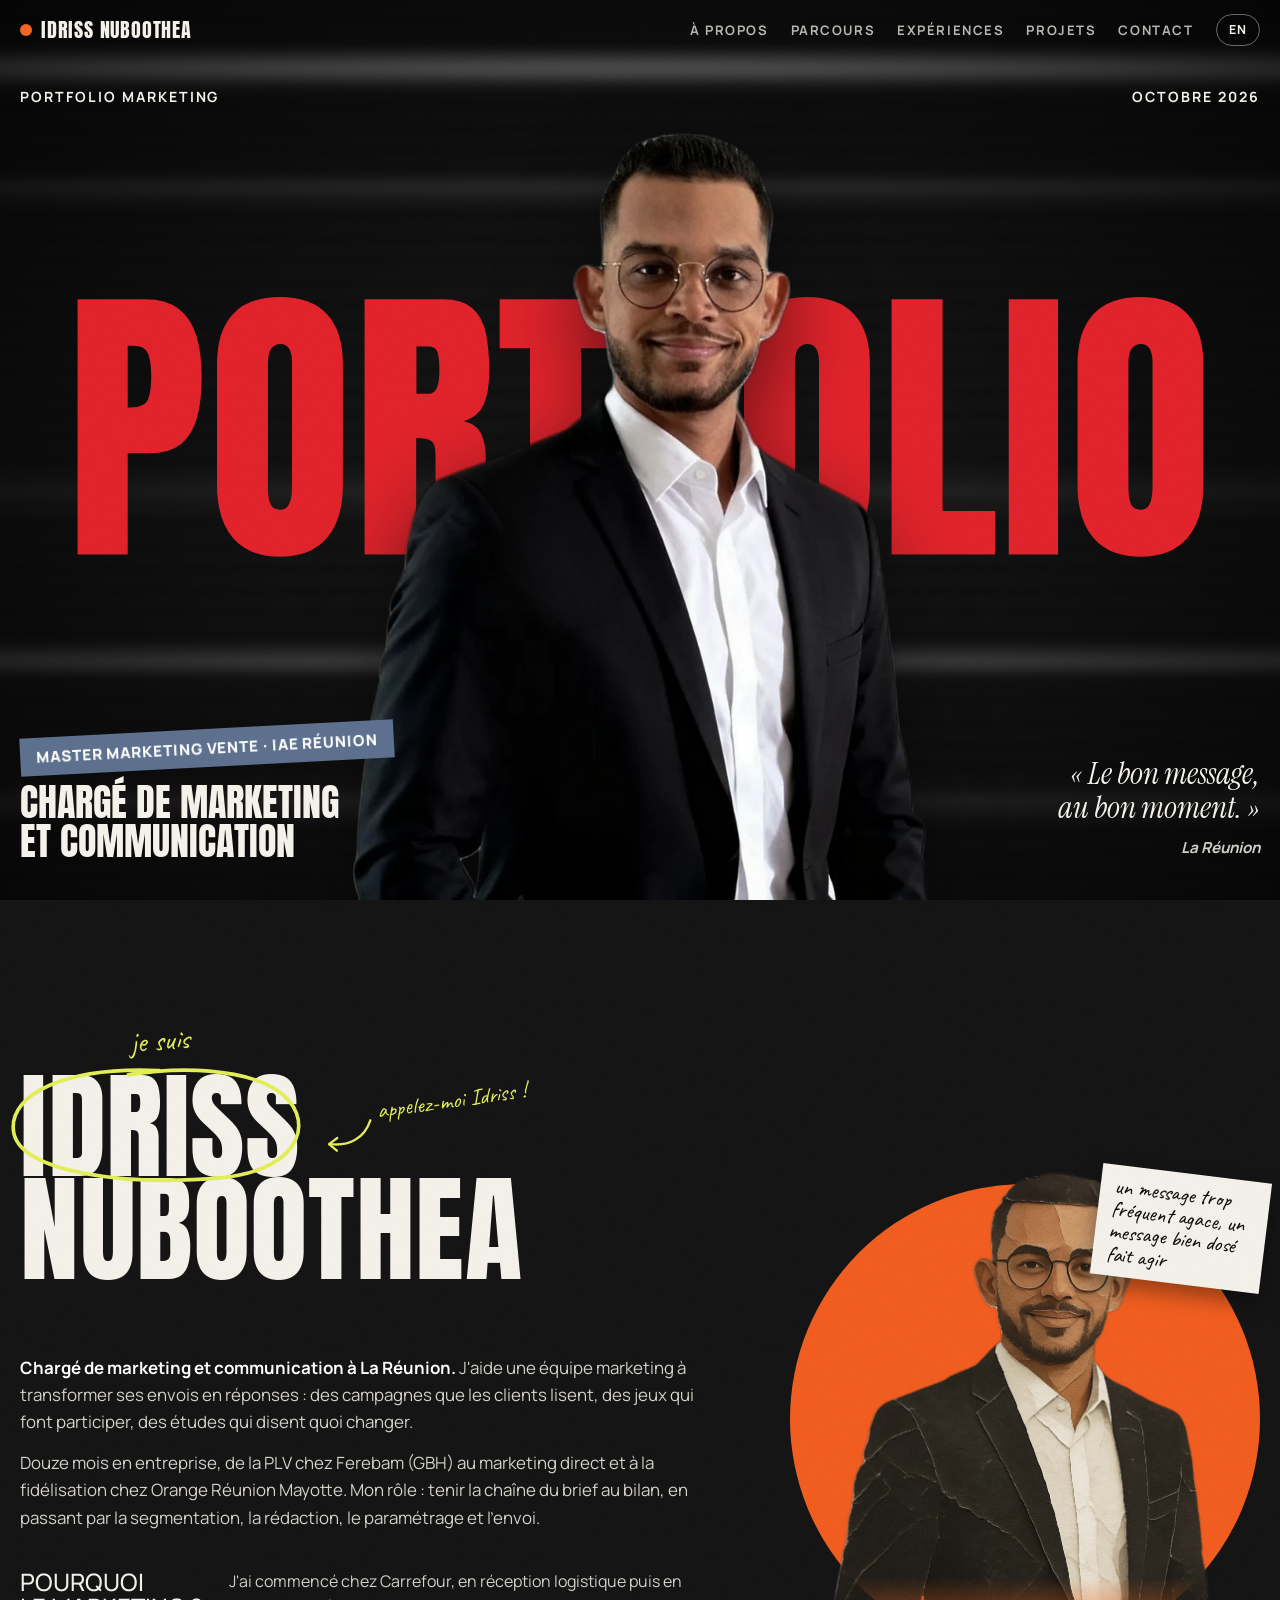
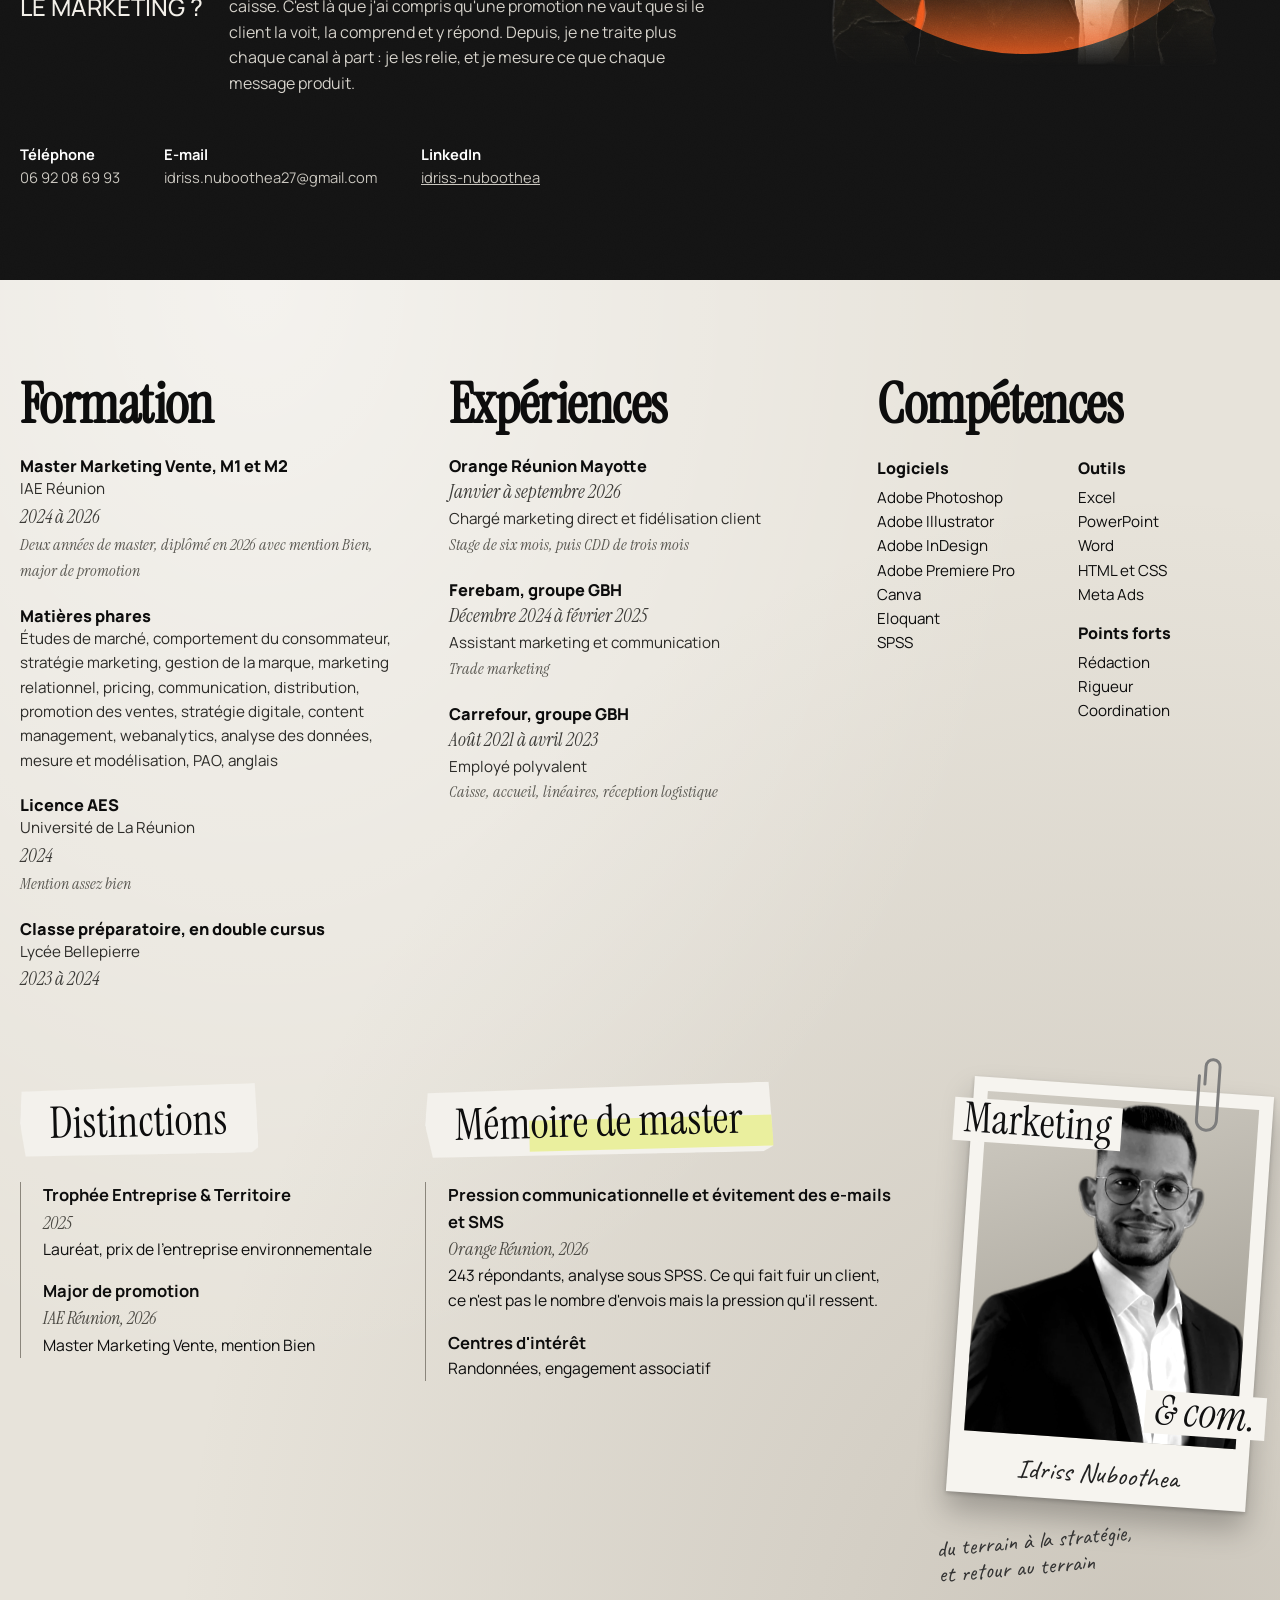
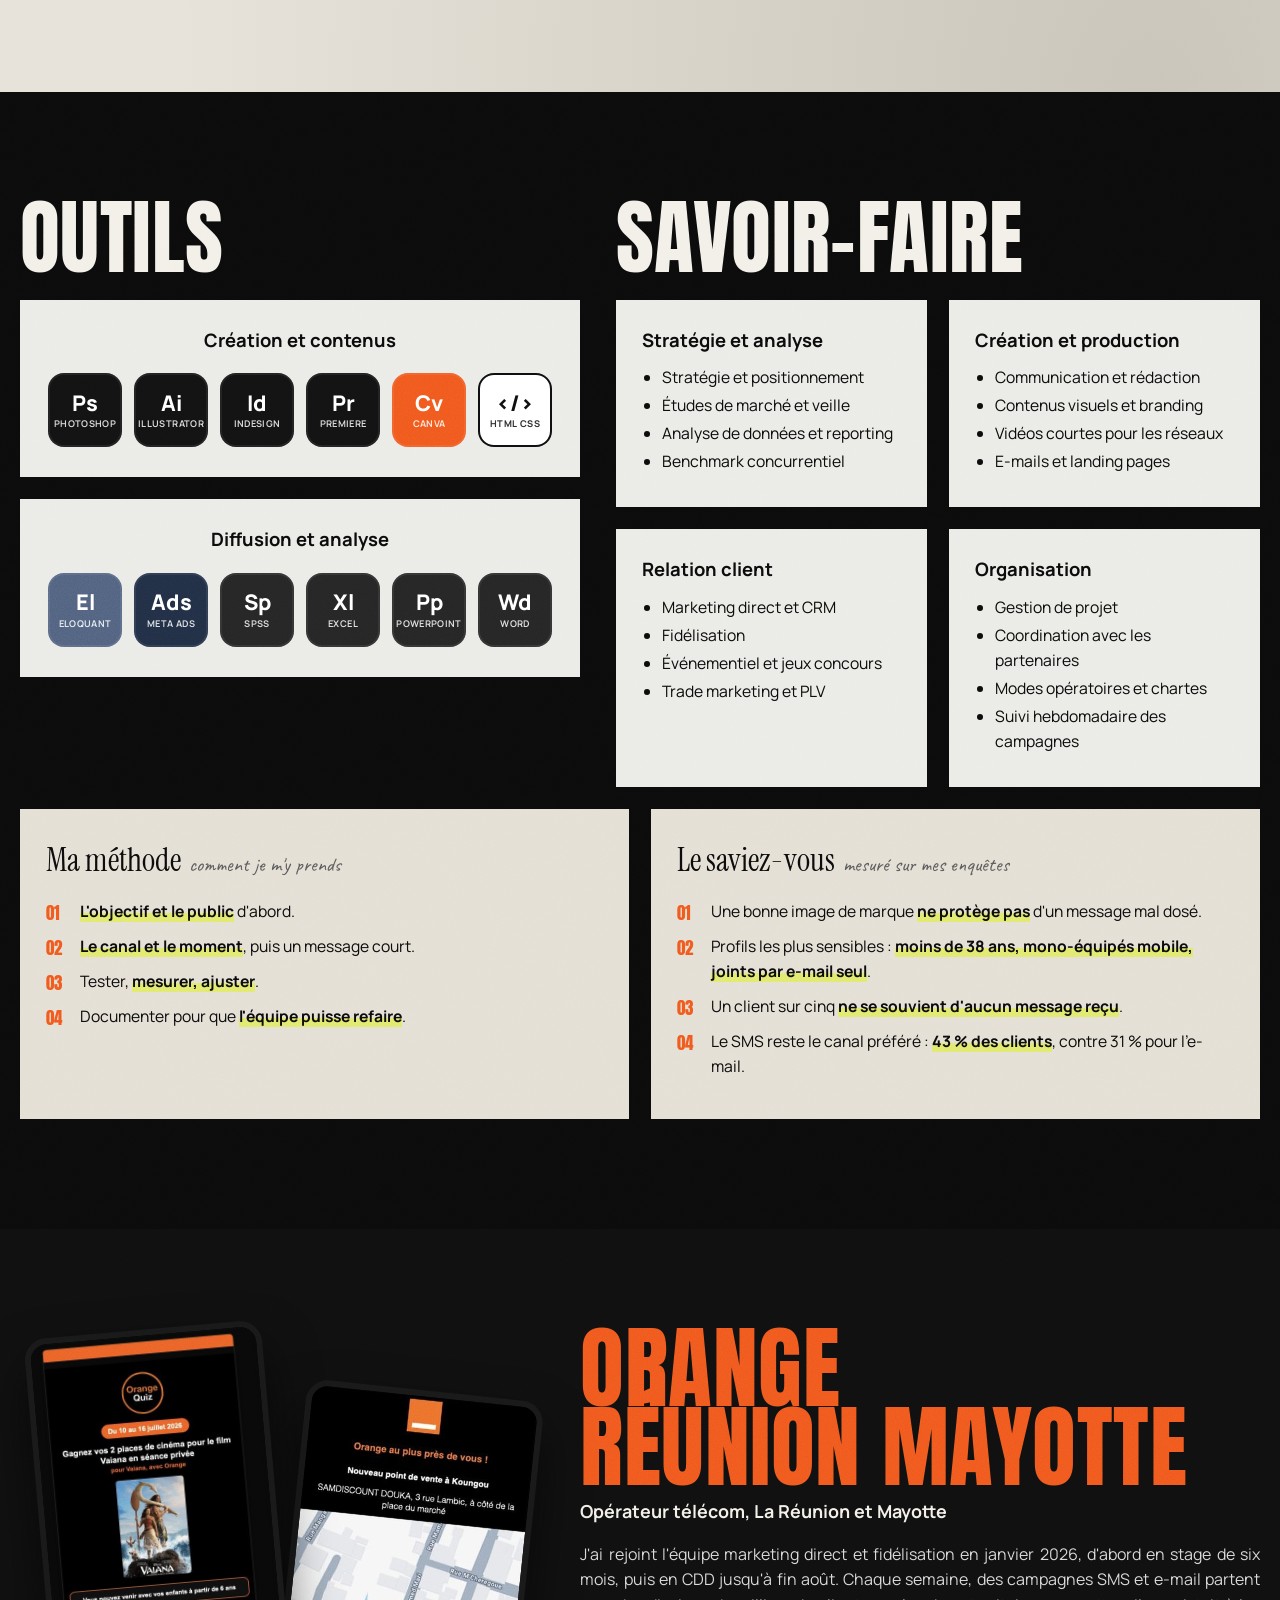
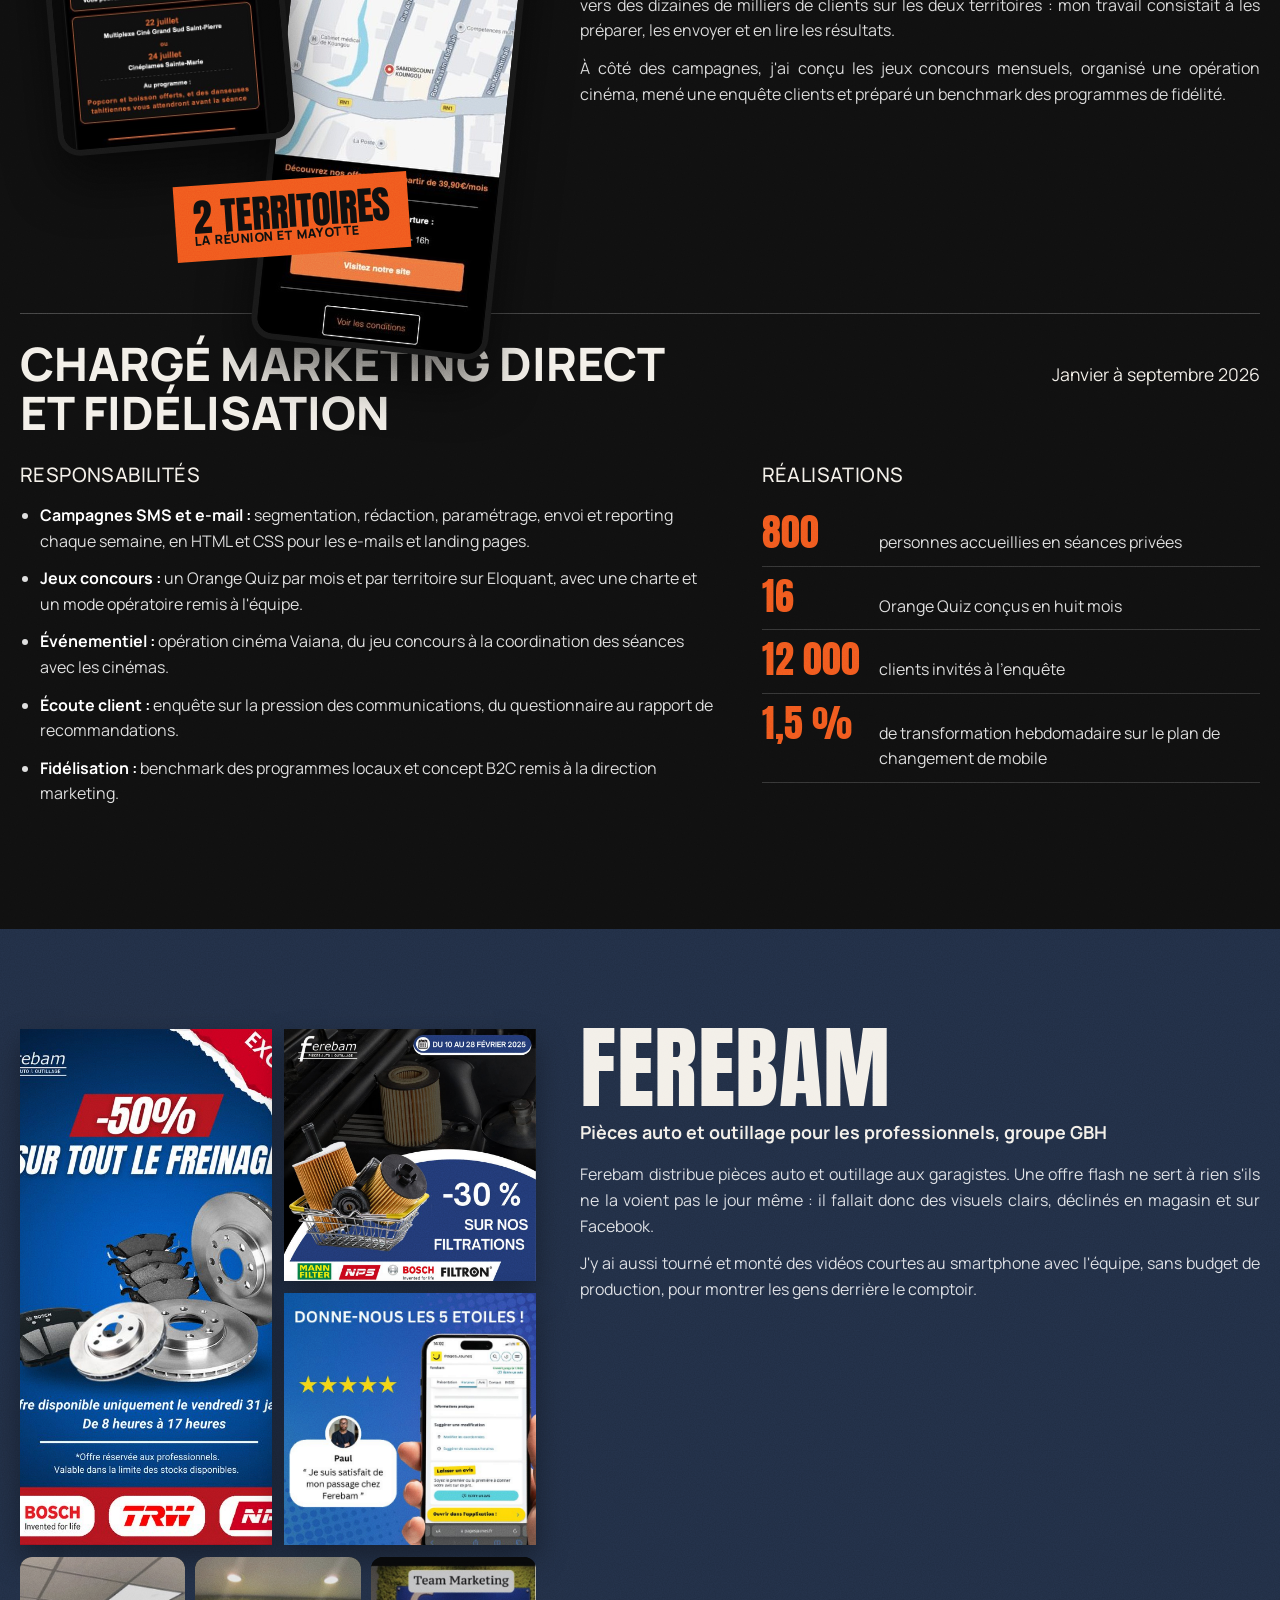
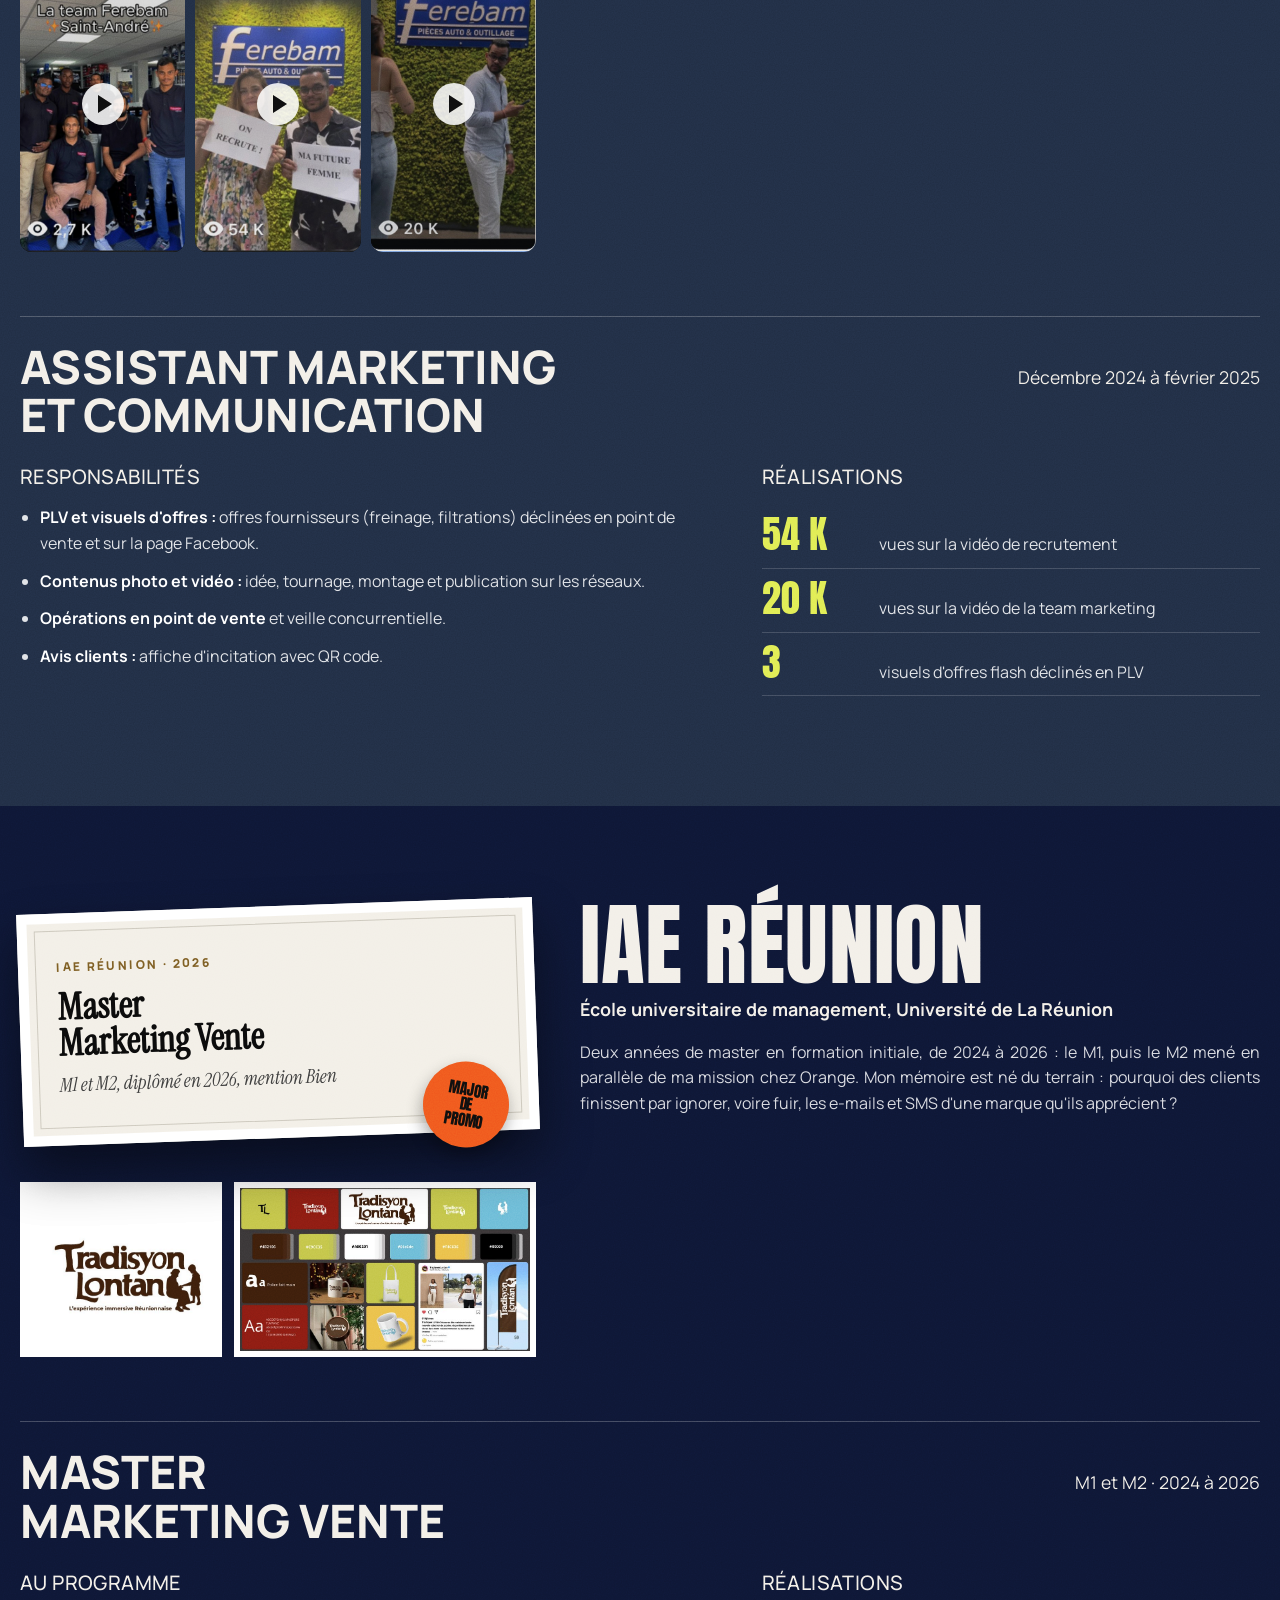
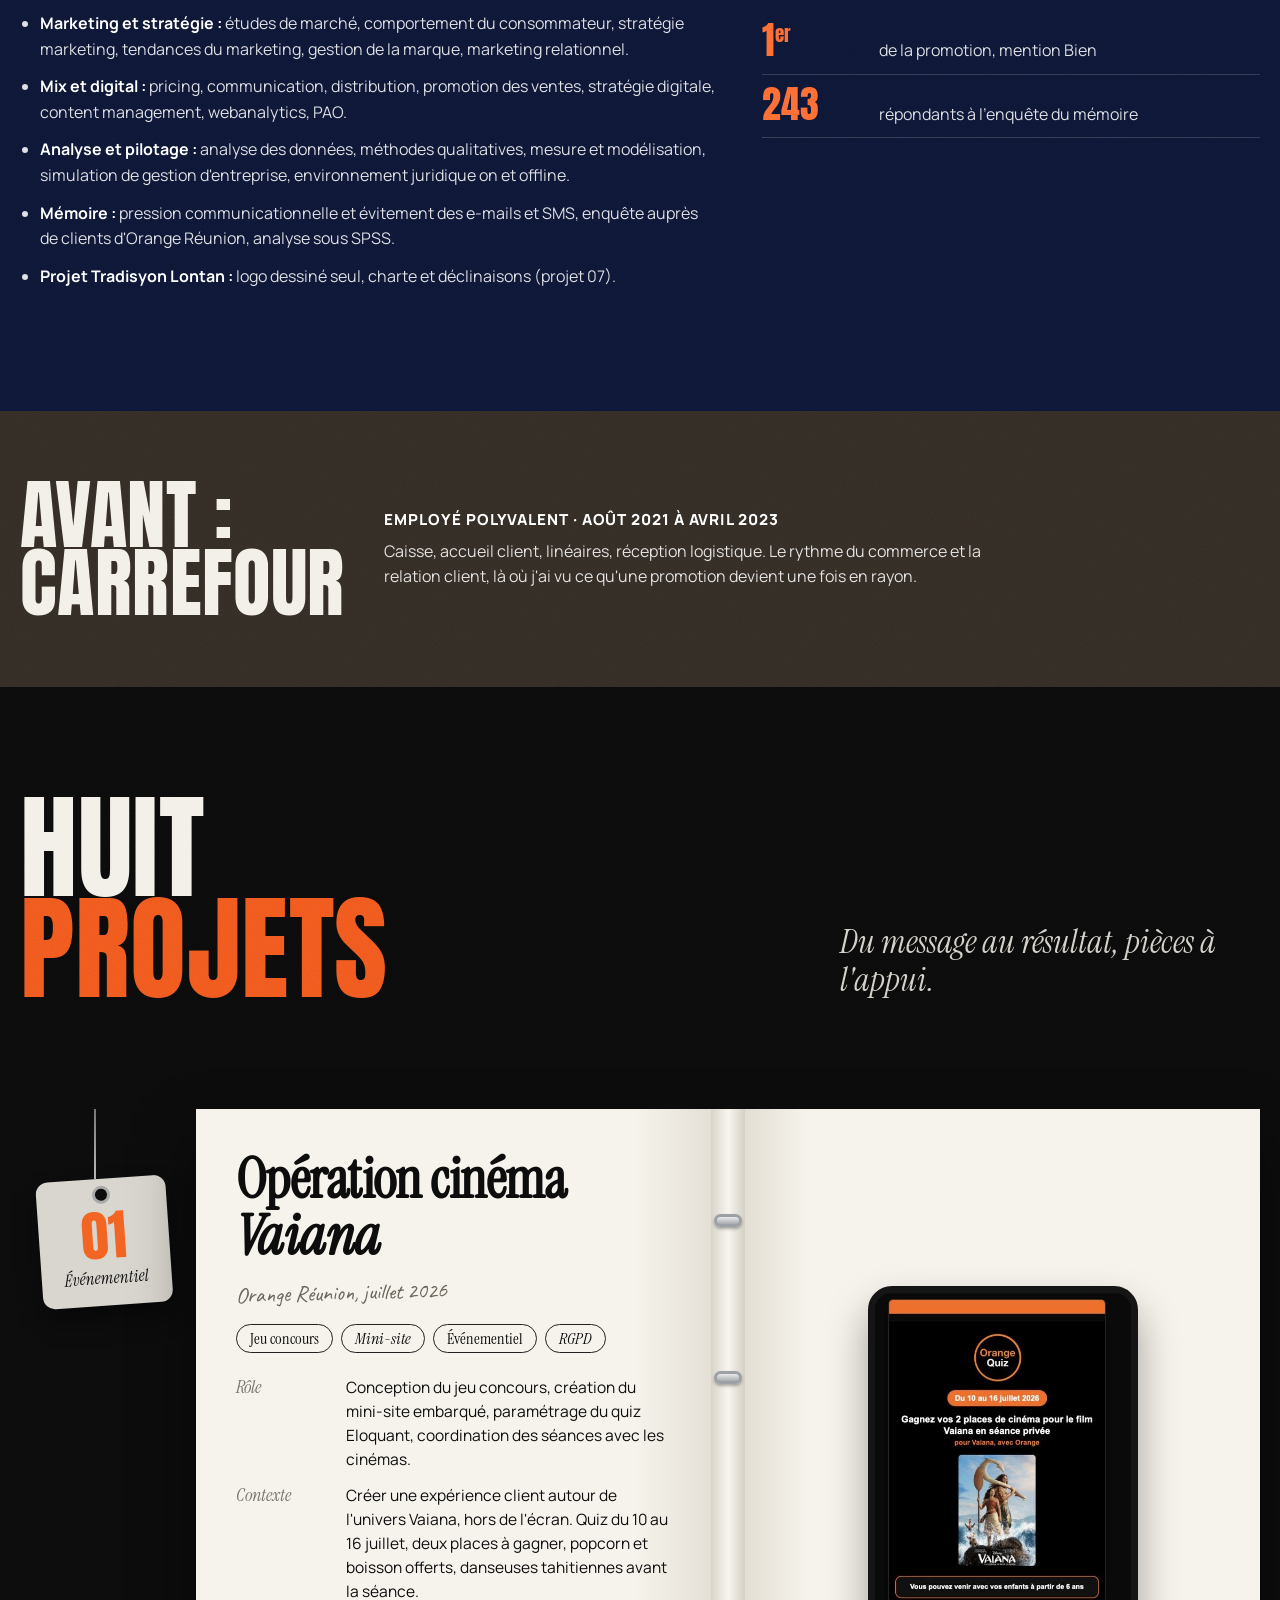
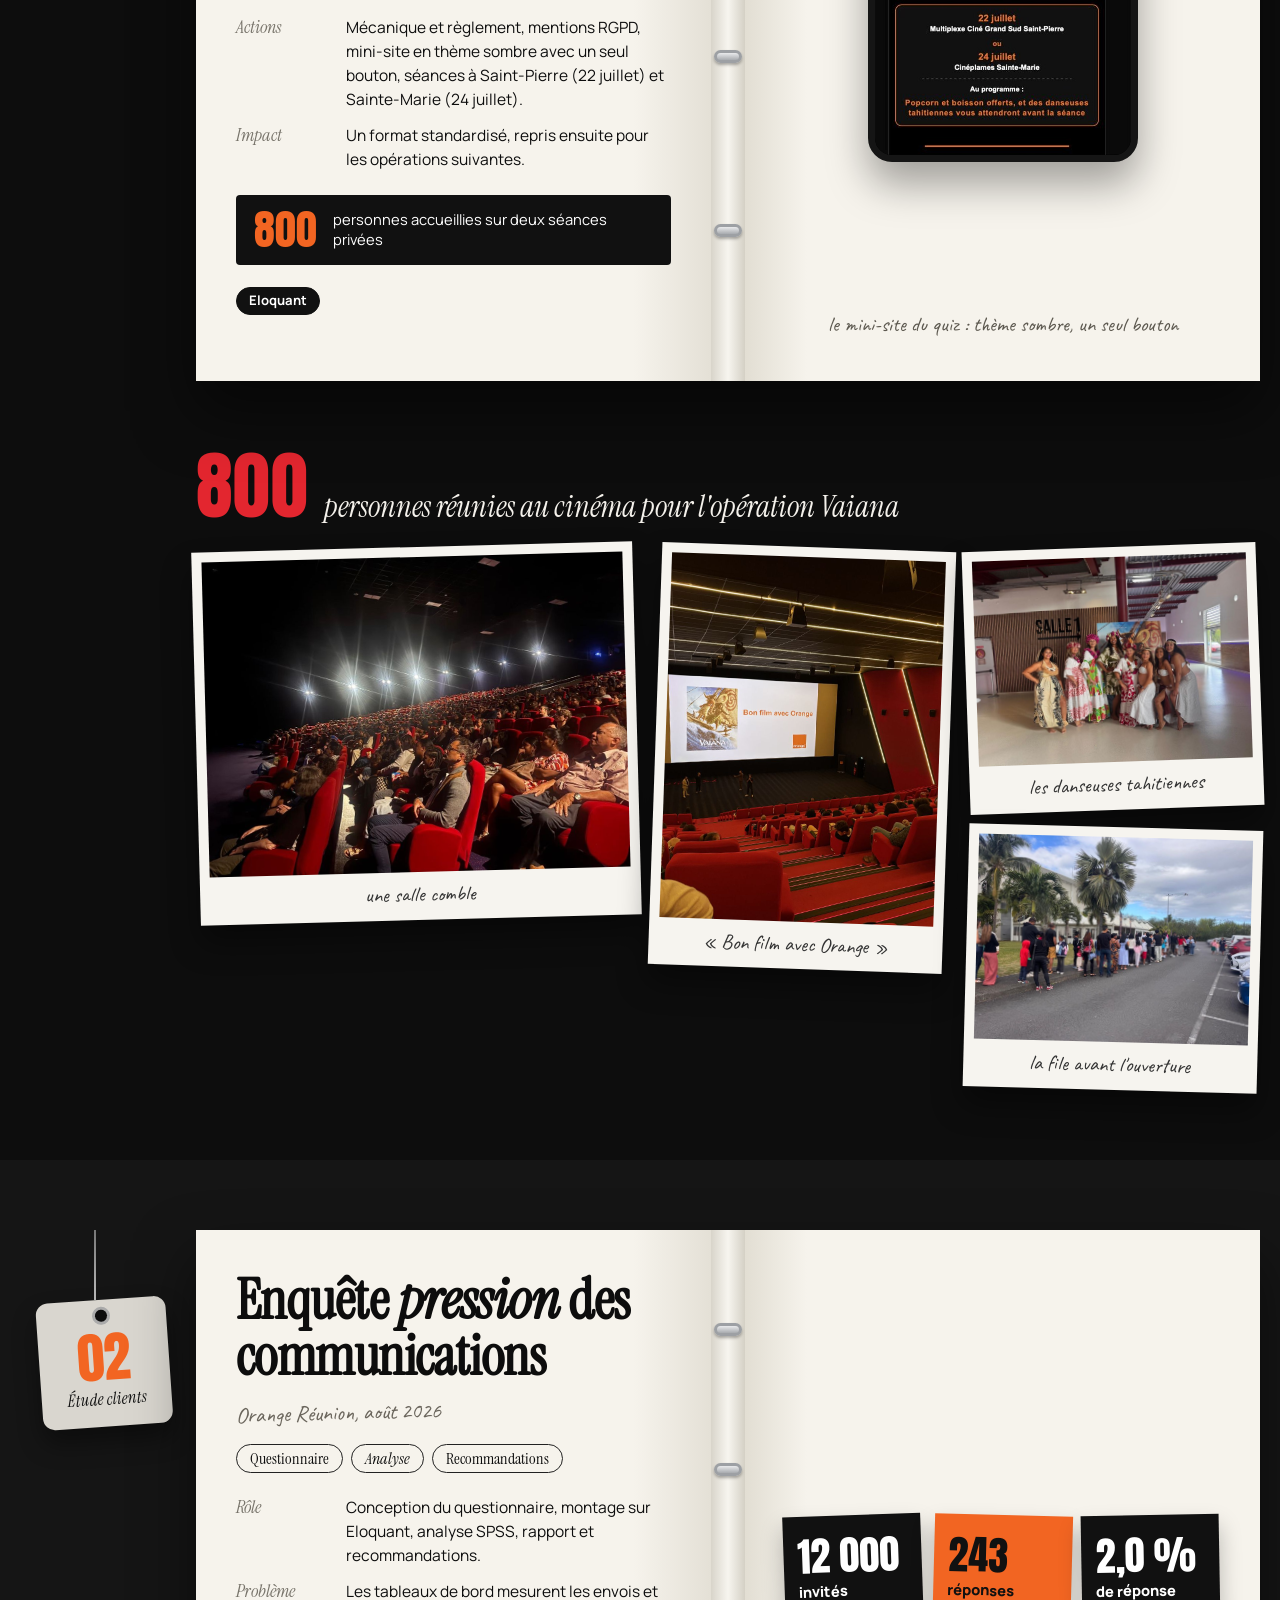
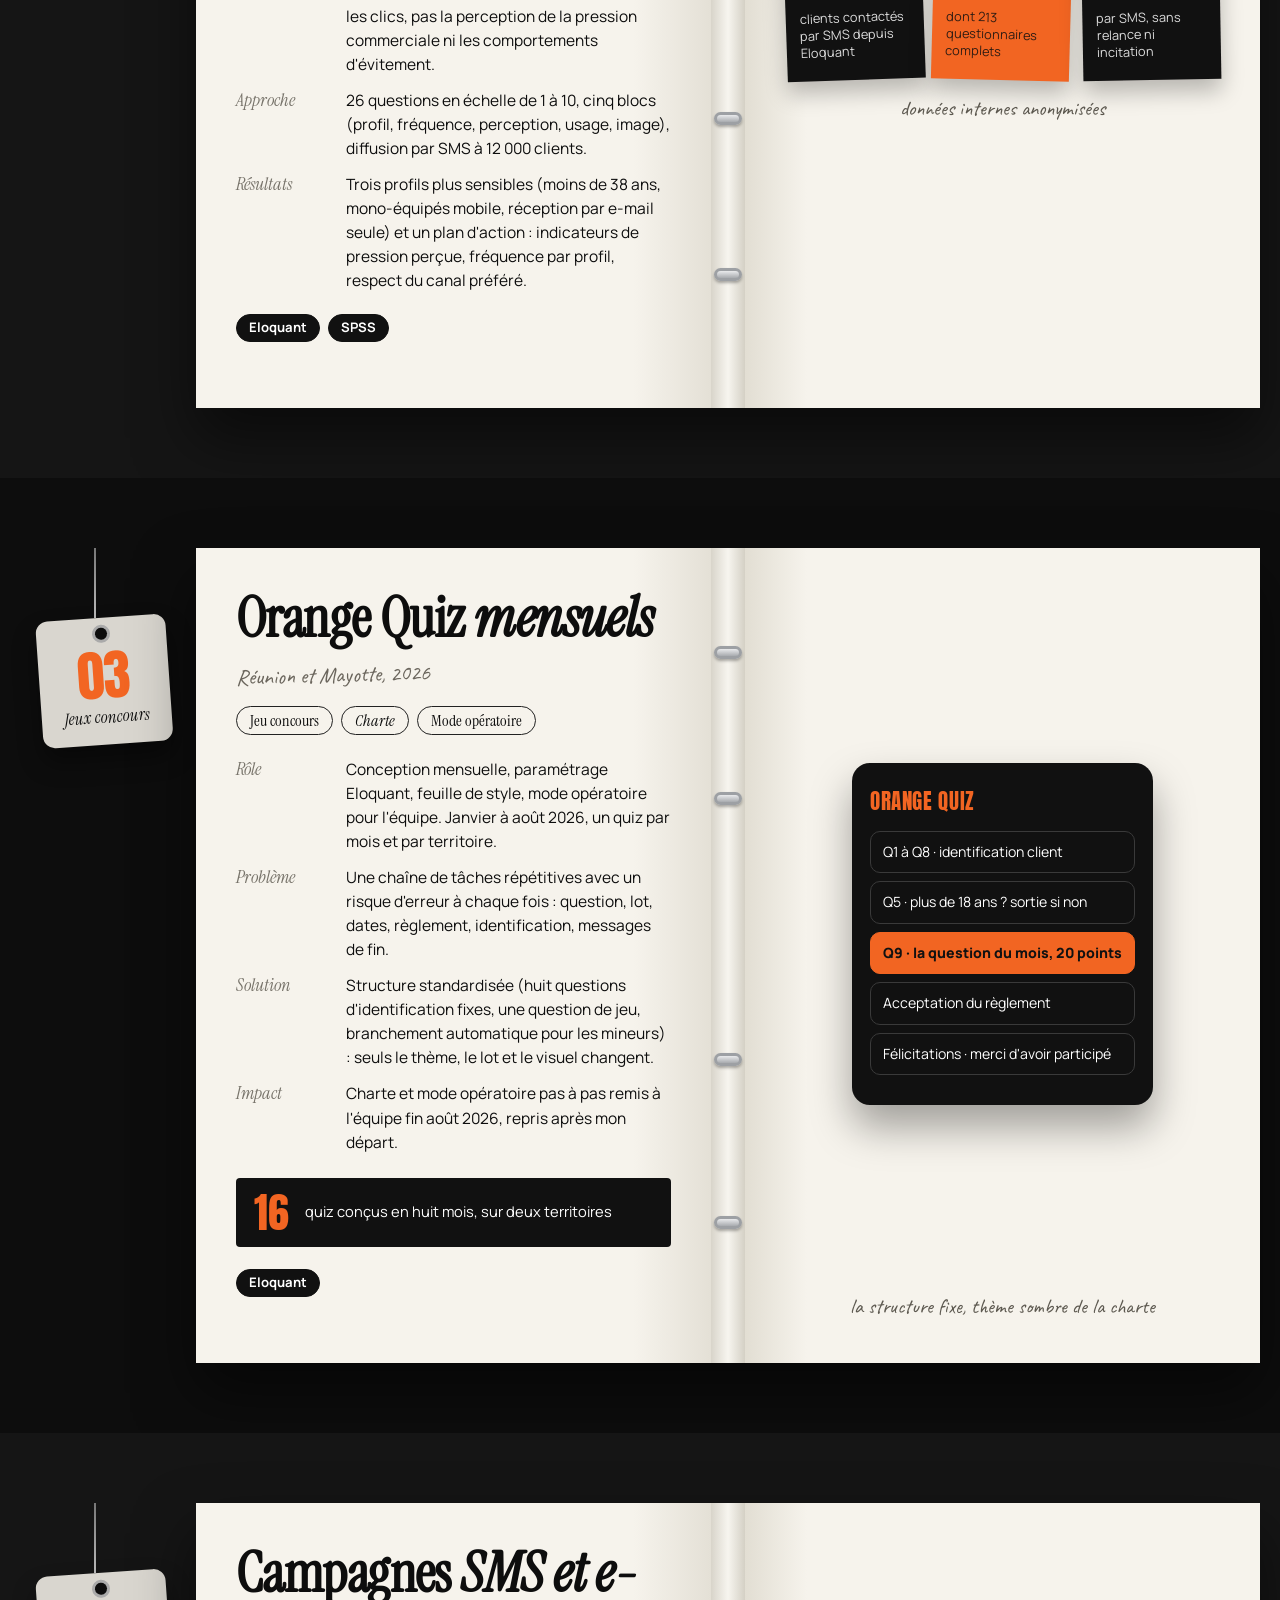
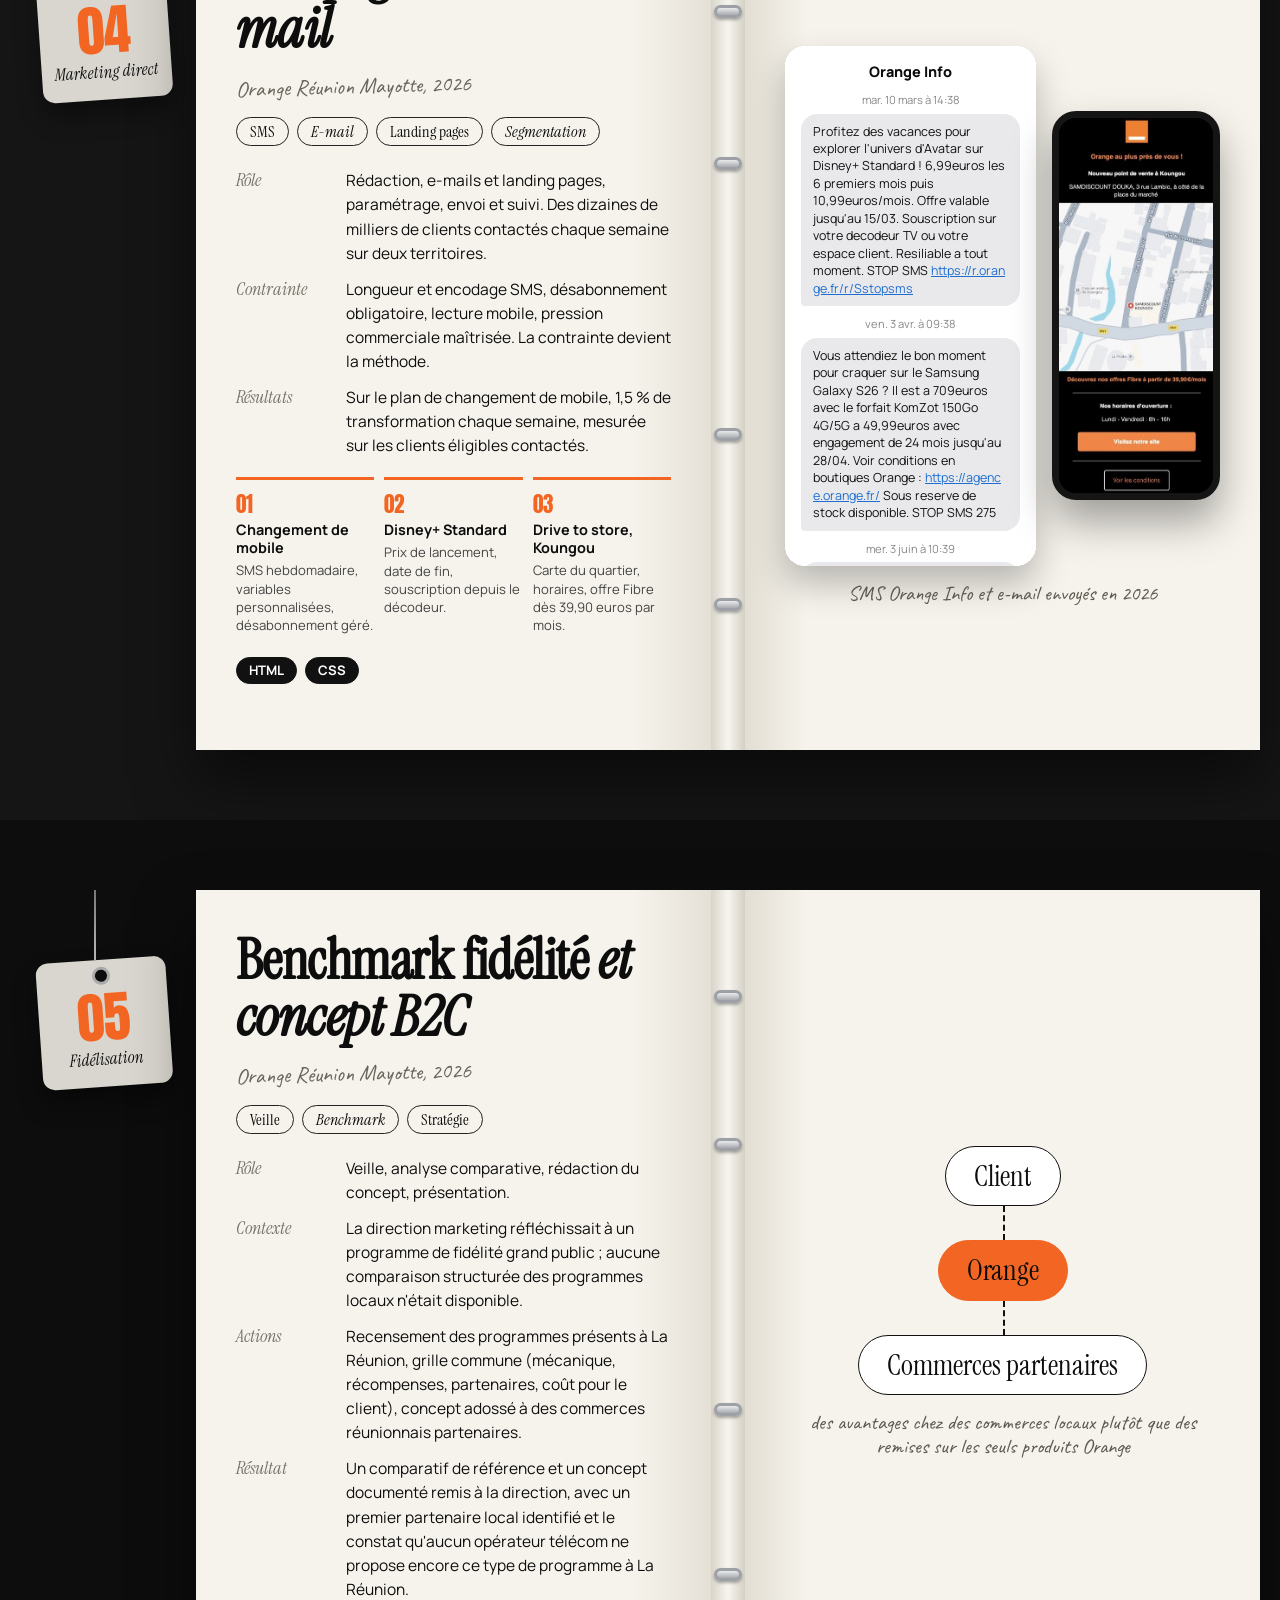
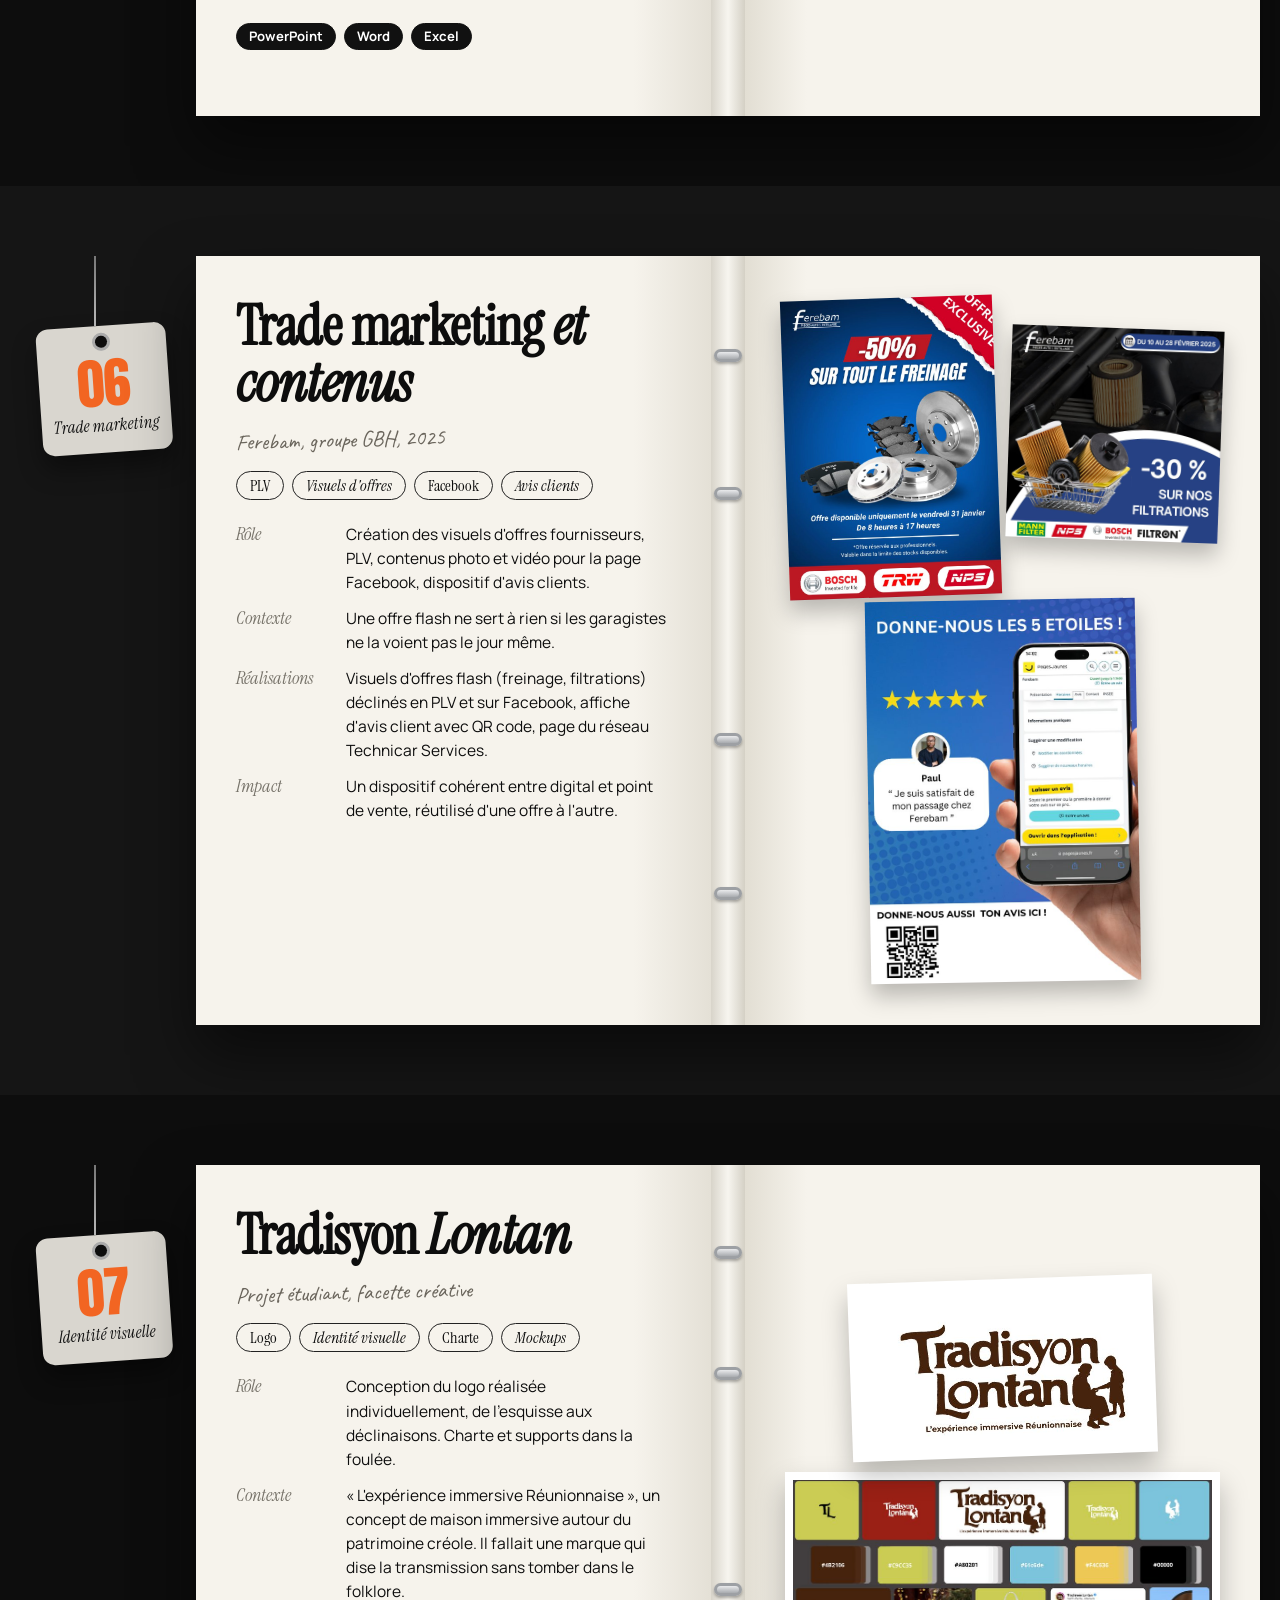
==== commit 86febe66: "Projet 01 : galerie photos de l'opération Vaiana (800 personnes au cinéma) Co-Authored-By: Claude Op" ====
--- a/index.html
+++ b/index.html
@@ -8,7 +8,7 @@
 <link rel="icon" href="data:image/svg+xml,%3Csvg xmlns='http://www.w3.org/2000/svg' viewBox='0 0 64 64'%3E%3Ccircle cx='32' cy='32' r='30' fill='%23f26522'/%3E%3Ctext x='32' y='42' font-family='Arial' font-weight='700' font-size='30' text-anchor='middle' fill='%230b0b0b'%3EIN%3C/text%3E%3C/svg%3E">
 <link rel="preconnect" href="https://fonts.googleapis.com"><link rel="preconnect" href="https://fonts.gstatic.com" crossorigin>
 <link rel="stylesheet" href="https://fonts.googleapis.com/css2?family=Anton&family=Instrument+Serif:ital@0;1&family=Manrope:wght@400;500;700;800&family=Caveat:wght@600&display=swap">
-<link rel="stylesheet" href="style.css?v=2">
+<link rel="stylesheet" href="style.css?v=3">
 </head>
 <body>
 
@@ -314,6 +314,16 @@
     <div class="pg r">
       <div class="phone"><img src="img/quiz_vaiana.jpg" alt="Mini-site embarqué Orange Quiz Vaiana" loading="lazy"></div>
       <p class="cap">le mini-site du quiz : thème sombre, un seul bouton</p>
+    </div>
+  </div>
+  <div class="evwall reveal">
+    <p class="evtitle"><span class="anton">800</span>personnes réunies au cinéma pour l'opération Vaiana</p>
+    <div class="evgrid">
+      <figure class="ev ev1"><img src="img/vaiana_salle.jpg" alt="Salle de cinéma comble pour la séance Vaiana" loading="lazy"><figcaption>une salle comble</figcaption></figure>
+      <figure class="ev ev2"><img src="img/vaiana_ecran2.jpg" alt="Écran « Bon film avec Orange » avant la séance" loading="lazy"><figcaption>« Bon film avec Orange »</figcaption></figure>
+      <figure class="ev ev3"><img src="img/vaiana_danseuses.jpg" alt="Danseuses tahitiennes devant l'affiche du film" loading="lazy"><figcaption>les danseuses tahitiennes</figcaption></figure>
+      <figure class="ev ev4"><img src="img/vaiana_file.jpg" alt="File d'attente des clients devant le cinéma" loading="lazy"><figcaption>la file avant l'ouverture</figcaption></figure>
+      <figure class="ev ev5"><img src="img/vaiana_ecran1.jpg" alt="La salle s'installe avant la projection" loading="lazy"><figcaption>avant la projection</figcaption></figure>
     </div>
   </div>
 </div></section>
--- a/style.css
+++ b/style.css
@@ -337,3 +337,17 @@
   .reveal{opacity:1;transform:none}
   .hello h2 svg.ring path{stroke-dashoffset:0}
 }
+
+/* galerie opération Vaiana */
+.evwall{grid-column:2;margin-top:46px}
+.evtitle{font-family:var(--serif);font-style:italic;font-size:clamp(1.3rem,2.4vw,1.9rem);line-height:1.15;margin-bottom:22px;display:flex;align-items:baseline;gap:16px;flex-wrap:wrap}
+.evtitle .anton{font-style:normal;font-size:clamp(3rem,6vw,4.6rem);color:var(--red);line-height:.9}
+.evgrid{display:grid;grid-template-columns:1.5fr 1fr 1fr;grid-template-rows:auto auto;gap:18px;align-items:start}
+.ev{background:#f6f4ef;padding:10px 10px 0;box-shadow:0 18px 30px rgba(0,0,0,.4);transform:rotate(var(--r,0deg));transition:transform .3s}
+.ev:hover{transform:rotate(0) scale(1.02);z-index:2;position:relative}
+.ev img{width:100%;aspect-ratio:4/3;object-fit:cover}
+.ev figcaption{font-family:var(--hand);font-size:1.3rem;color:#333;text-align:center;padding:6px 0 8px}
+.ev1{grid-row:span 2;--r:-1.5deg}.ev1 img{aspect-ratio:auto;height:auto}
+.ev2{--r:2deg;grid-row:span 2}.ev2 img{aspect-ratio:3/4}
+.ev3{--r:-2deg}.ev4{--r:1.5deg;grid-column:3}.ev5{display:none}
+@media(max-width:900px){.evwall{grid-column:auto;margin-top:26px}.evgrid{grid-template-columns:1fr 1fr}.ev1{grid-column:1/-1;grid-row:auto}.ev2{grid-row:auto}.ev4{grid-column:auto}.ev5{display:block;--r:-1deg}.ev5 img{aspect-ratio:3/4}}
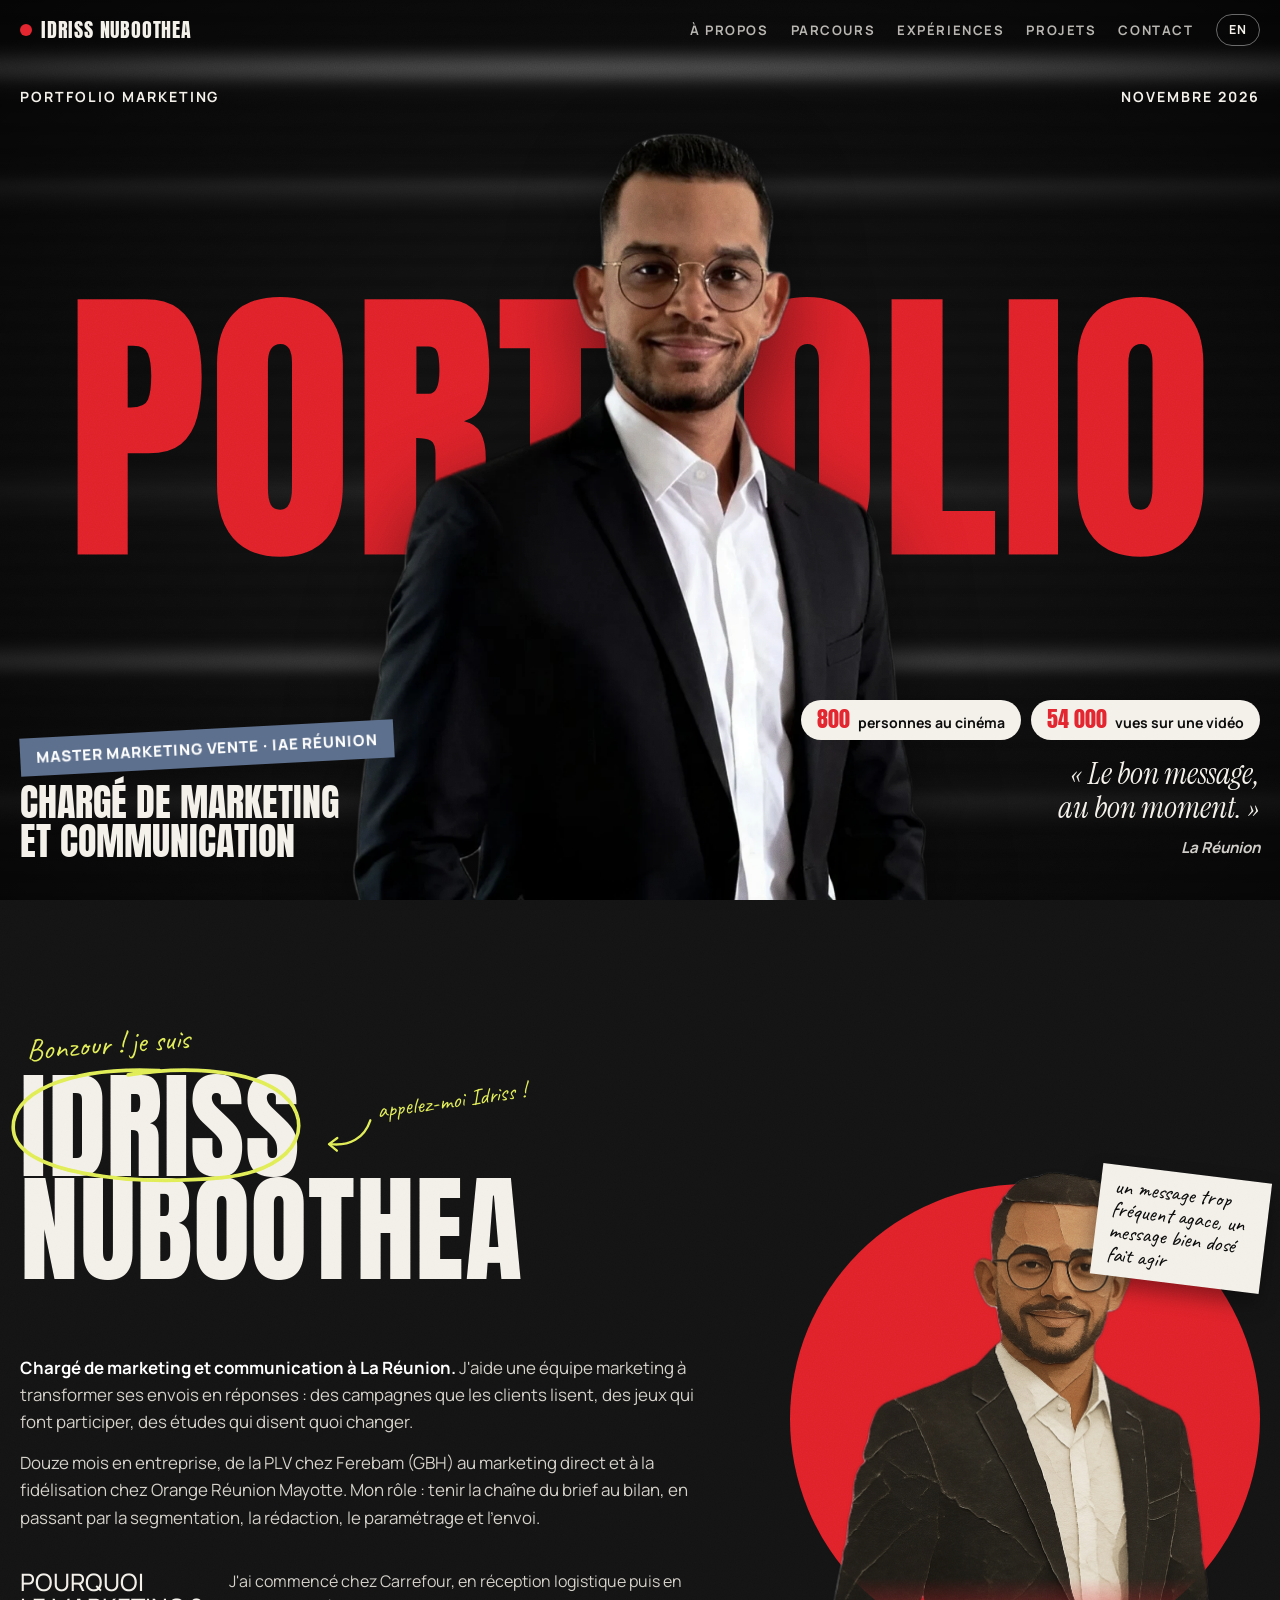
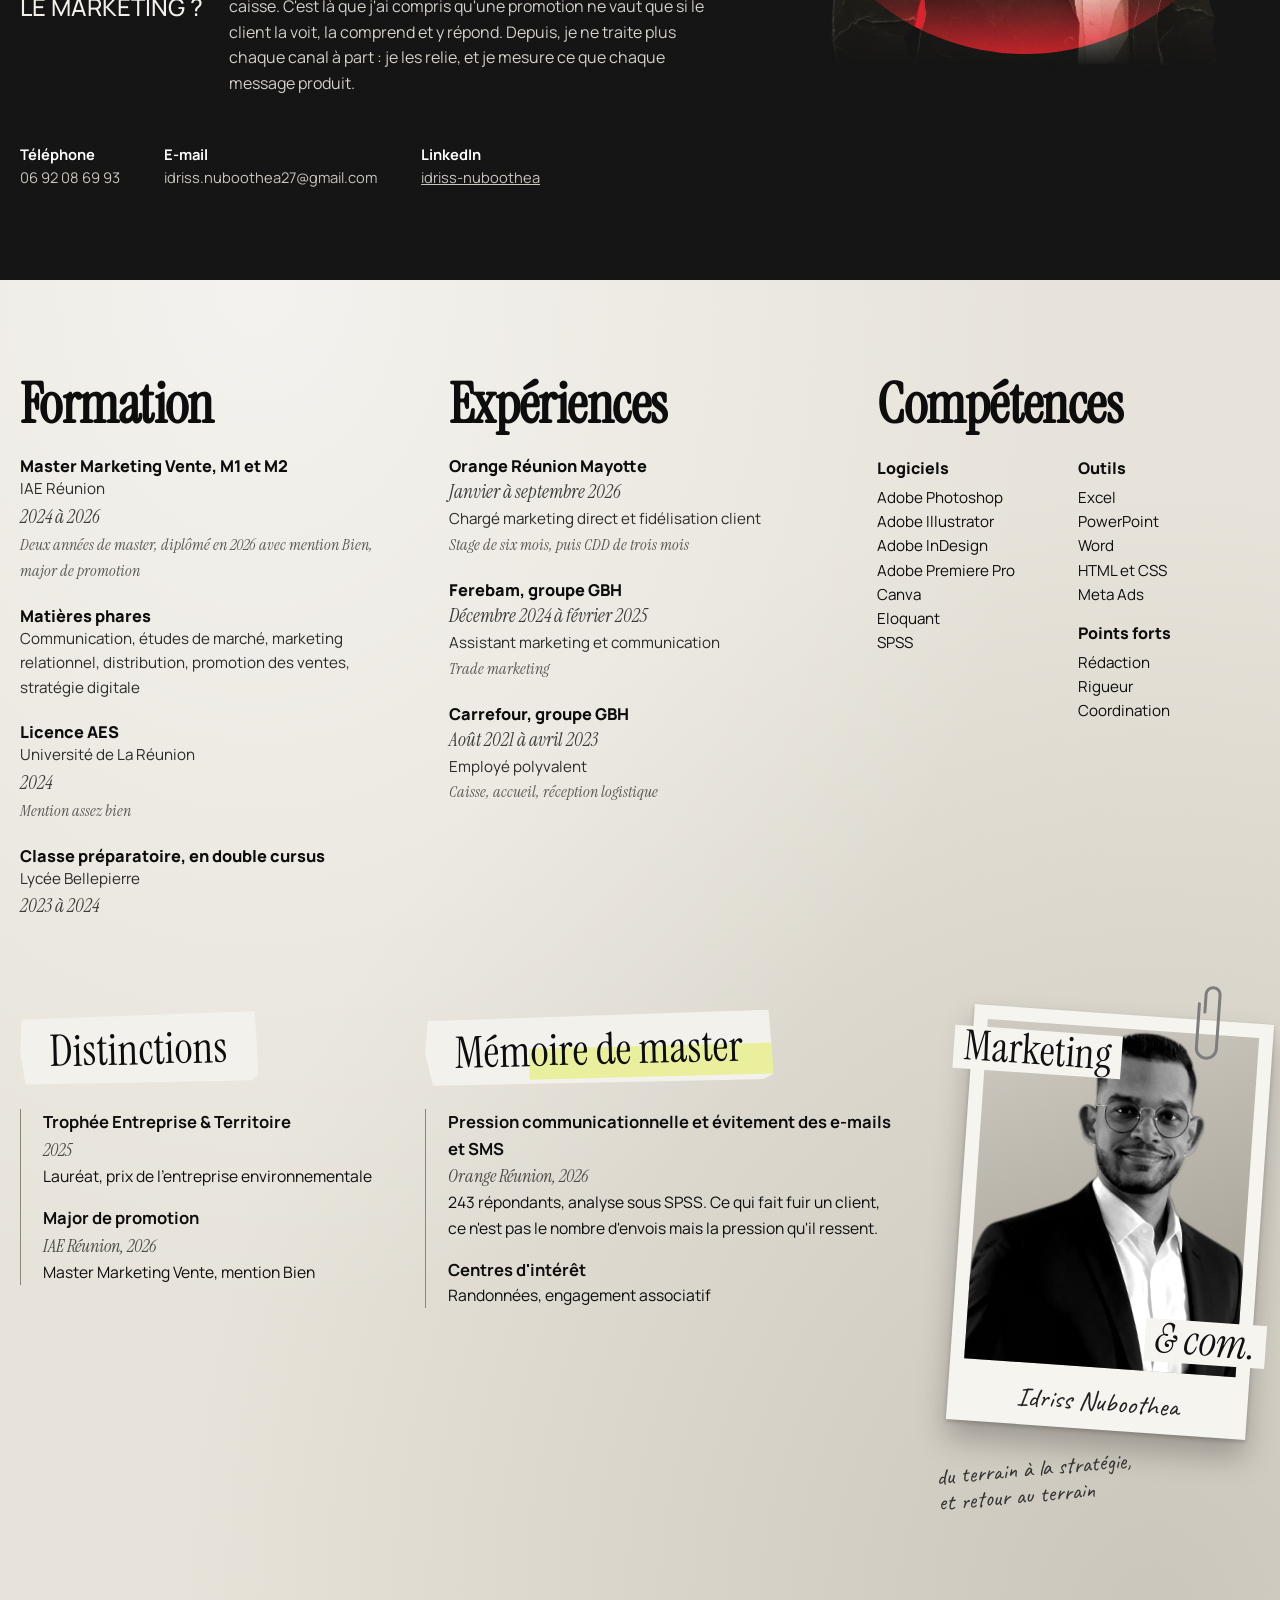
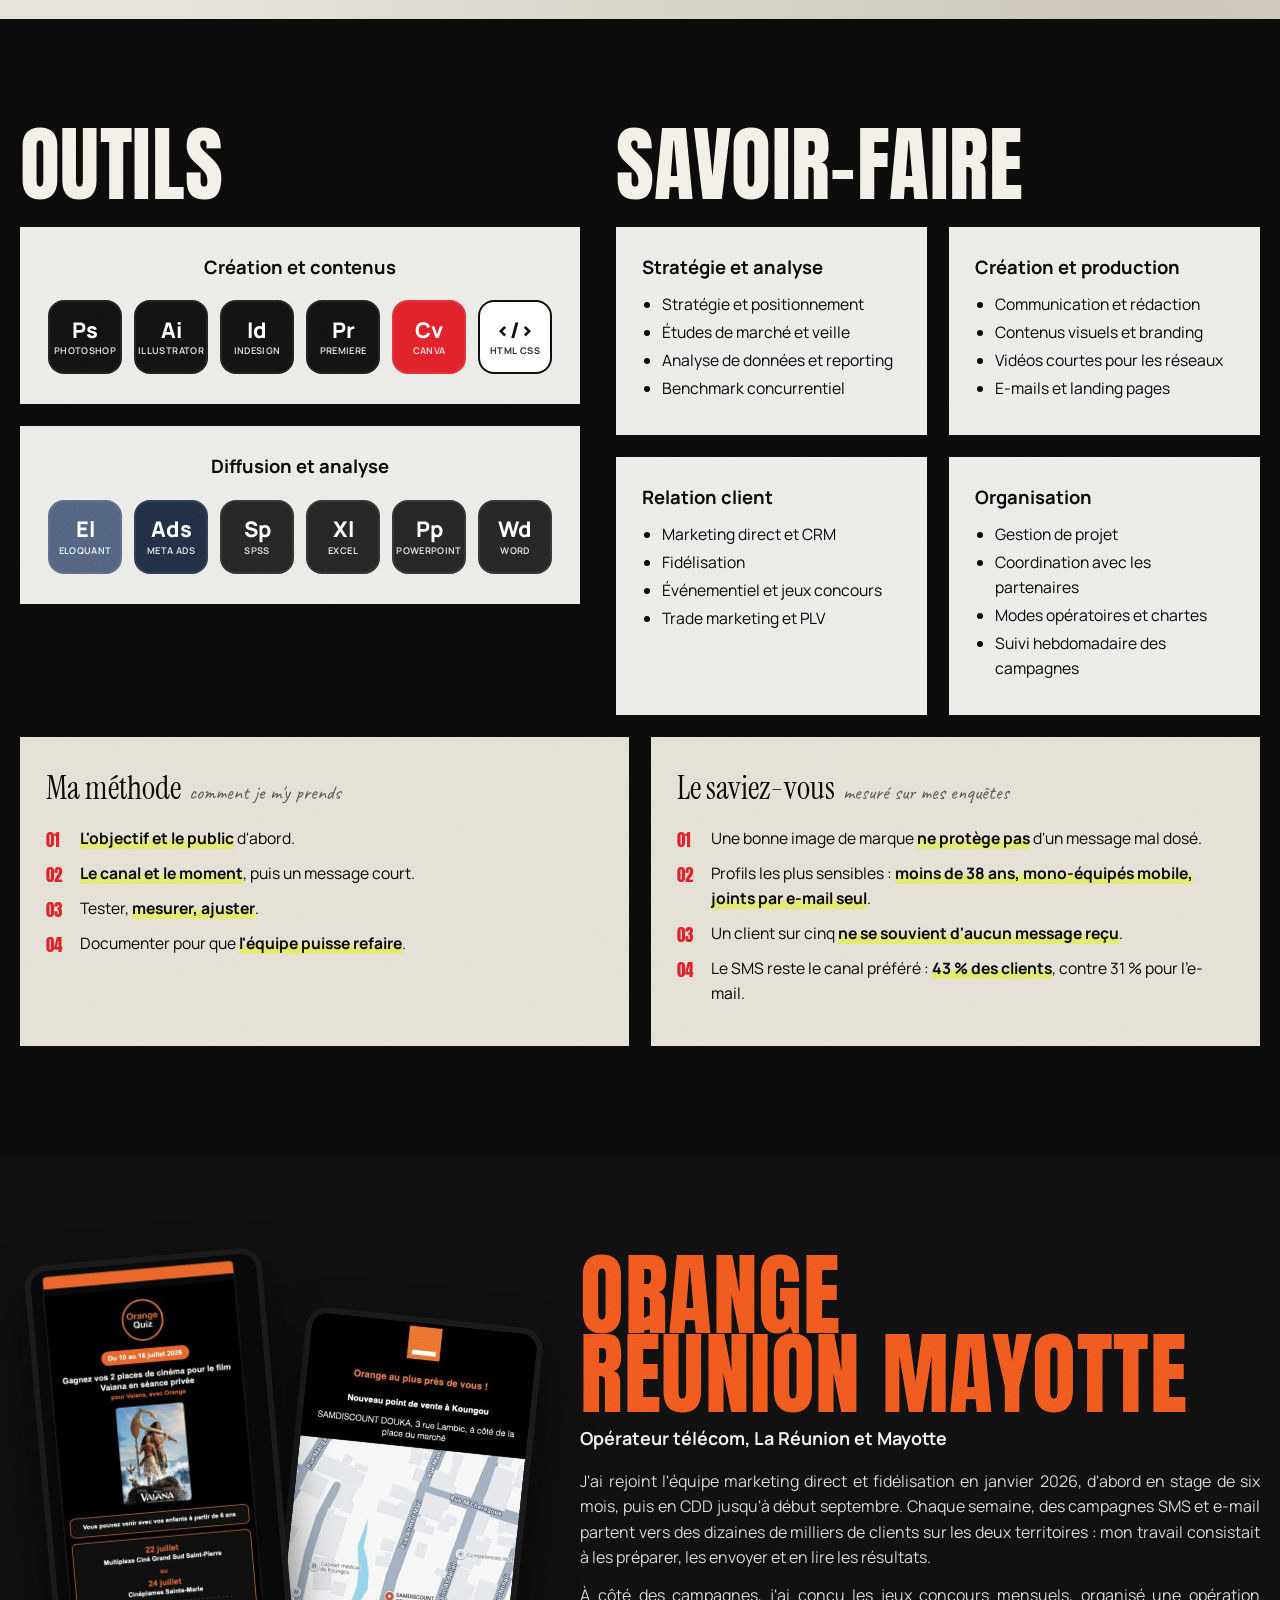
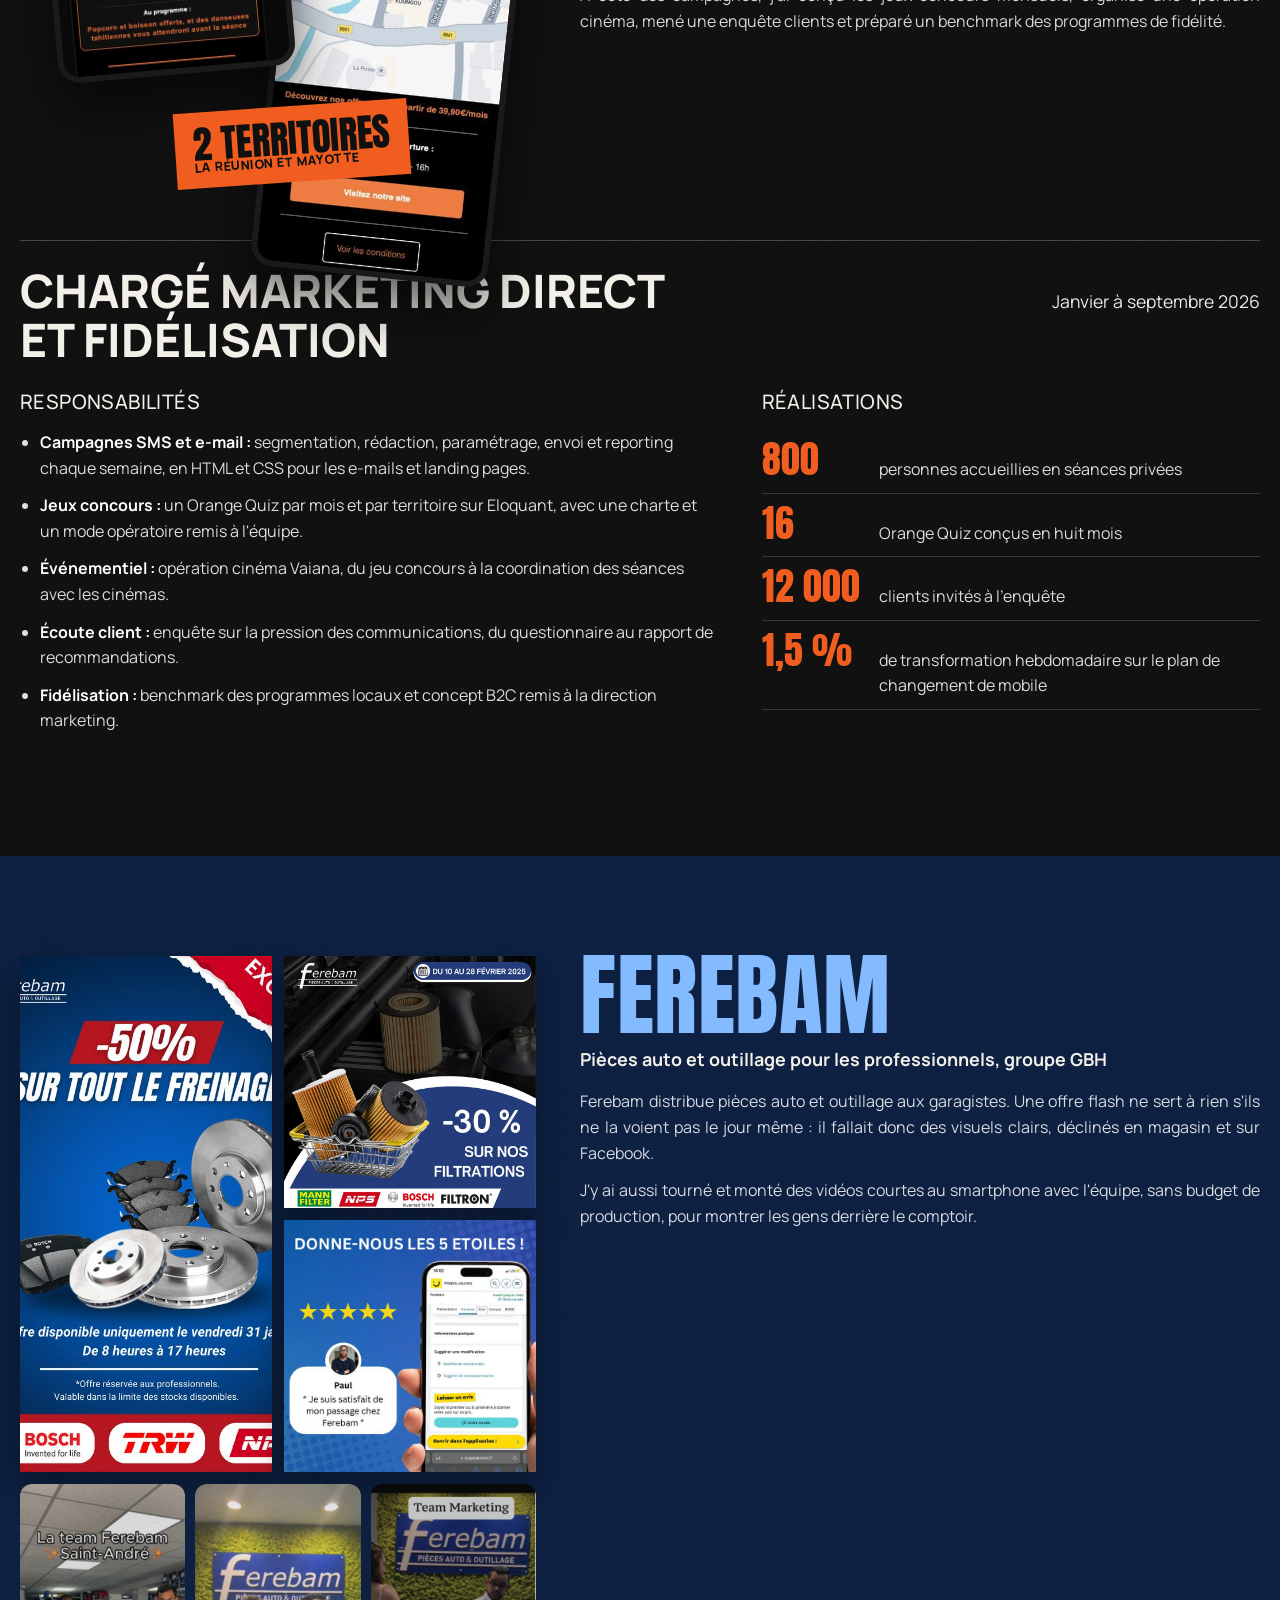
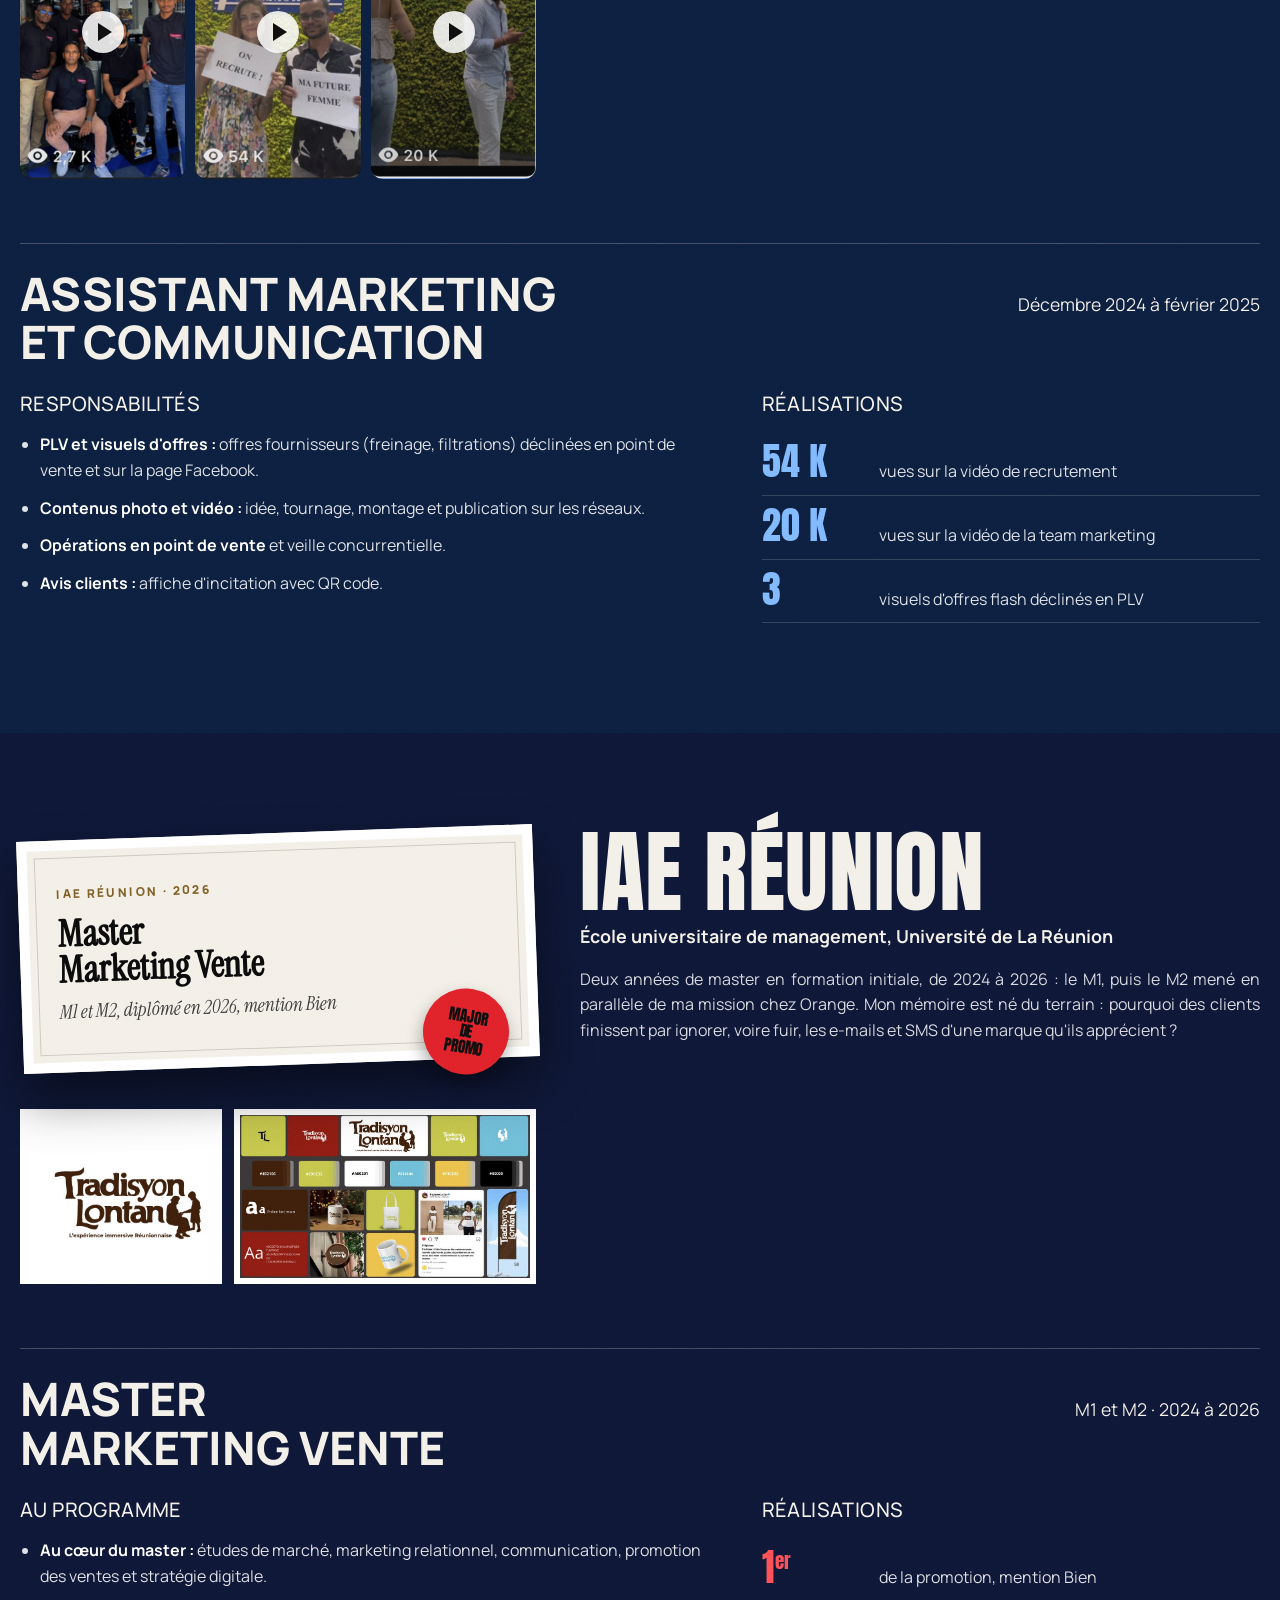
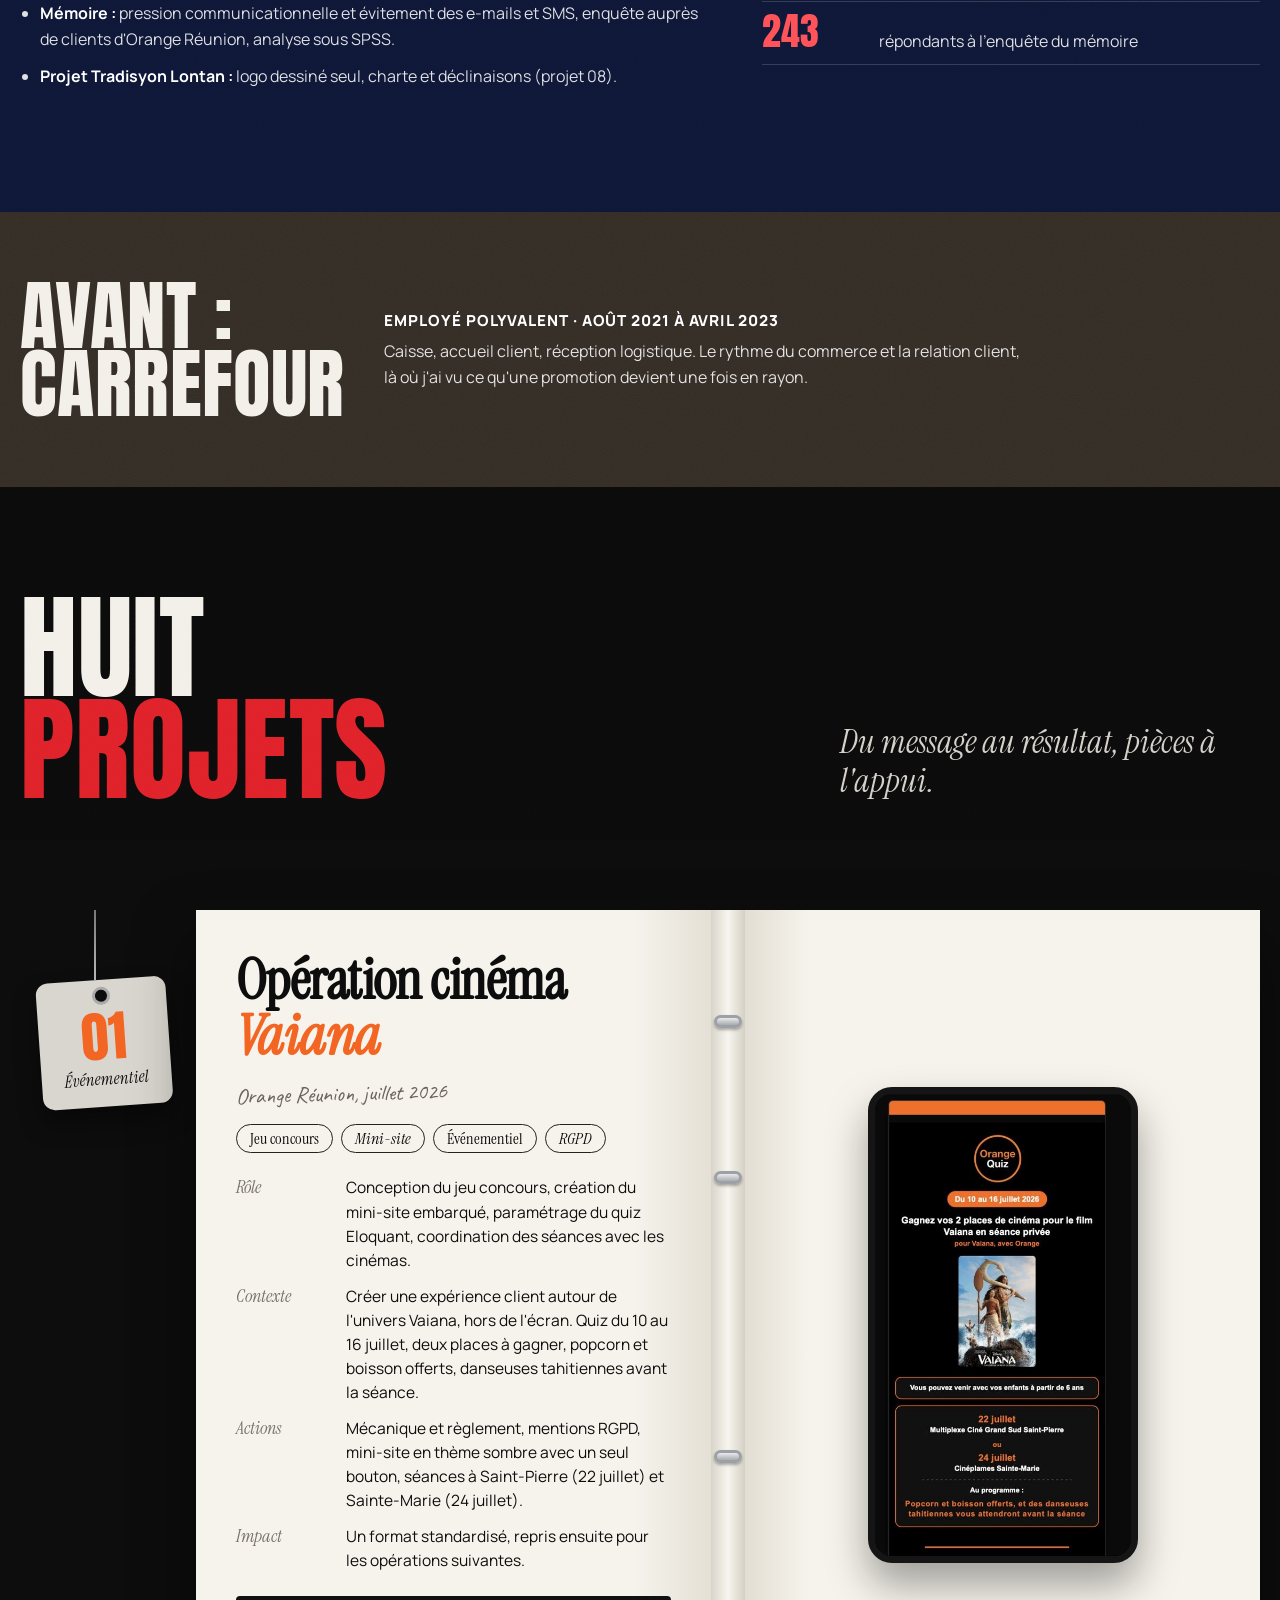
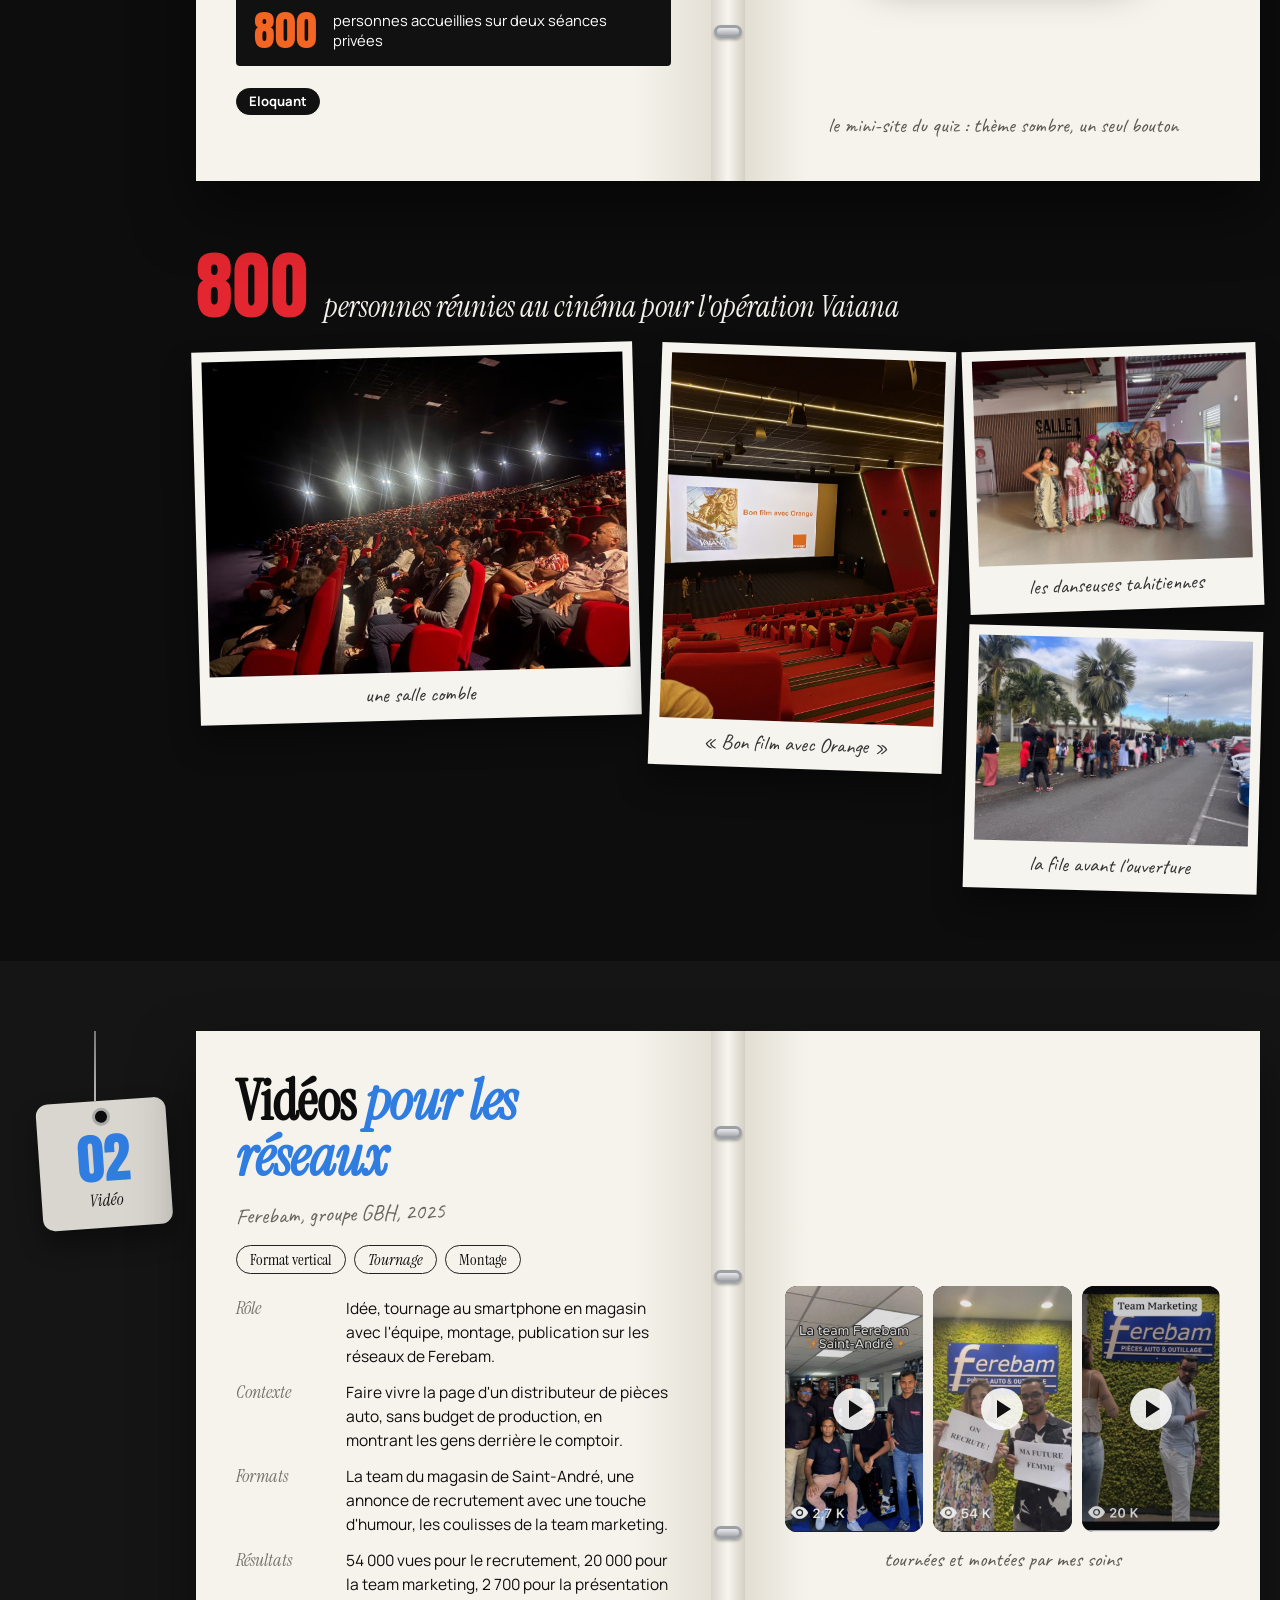
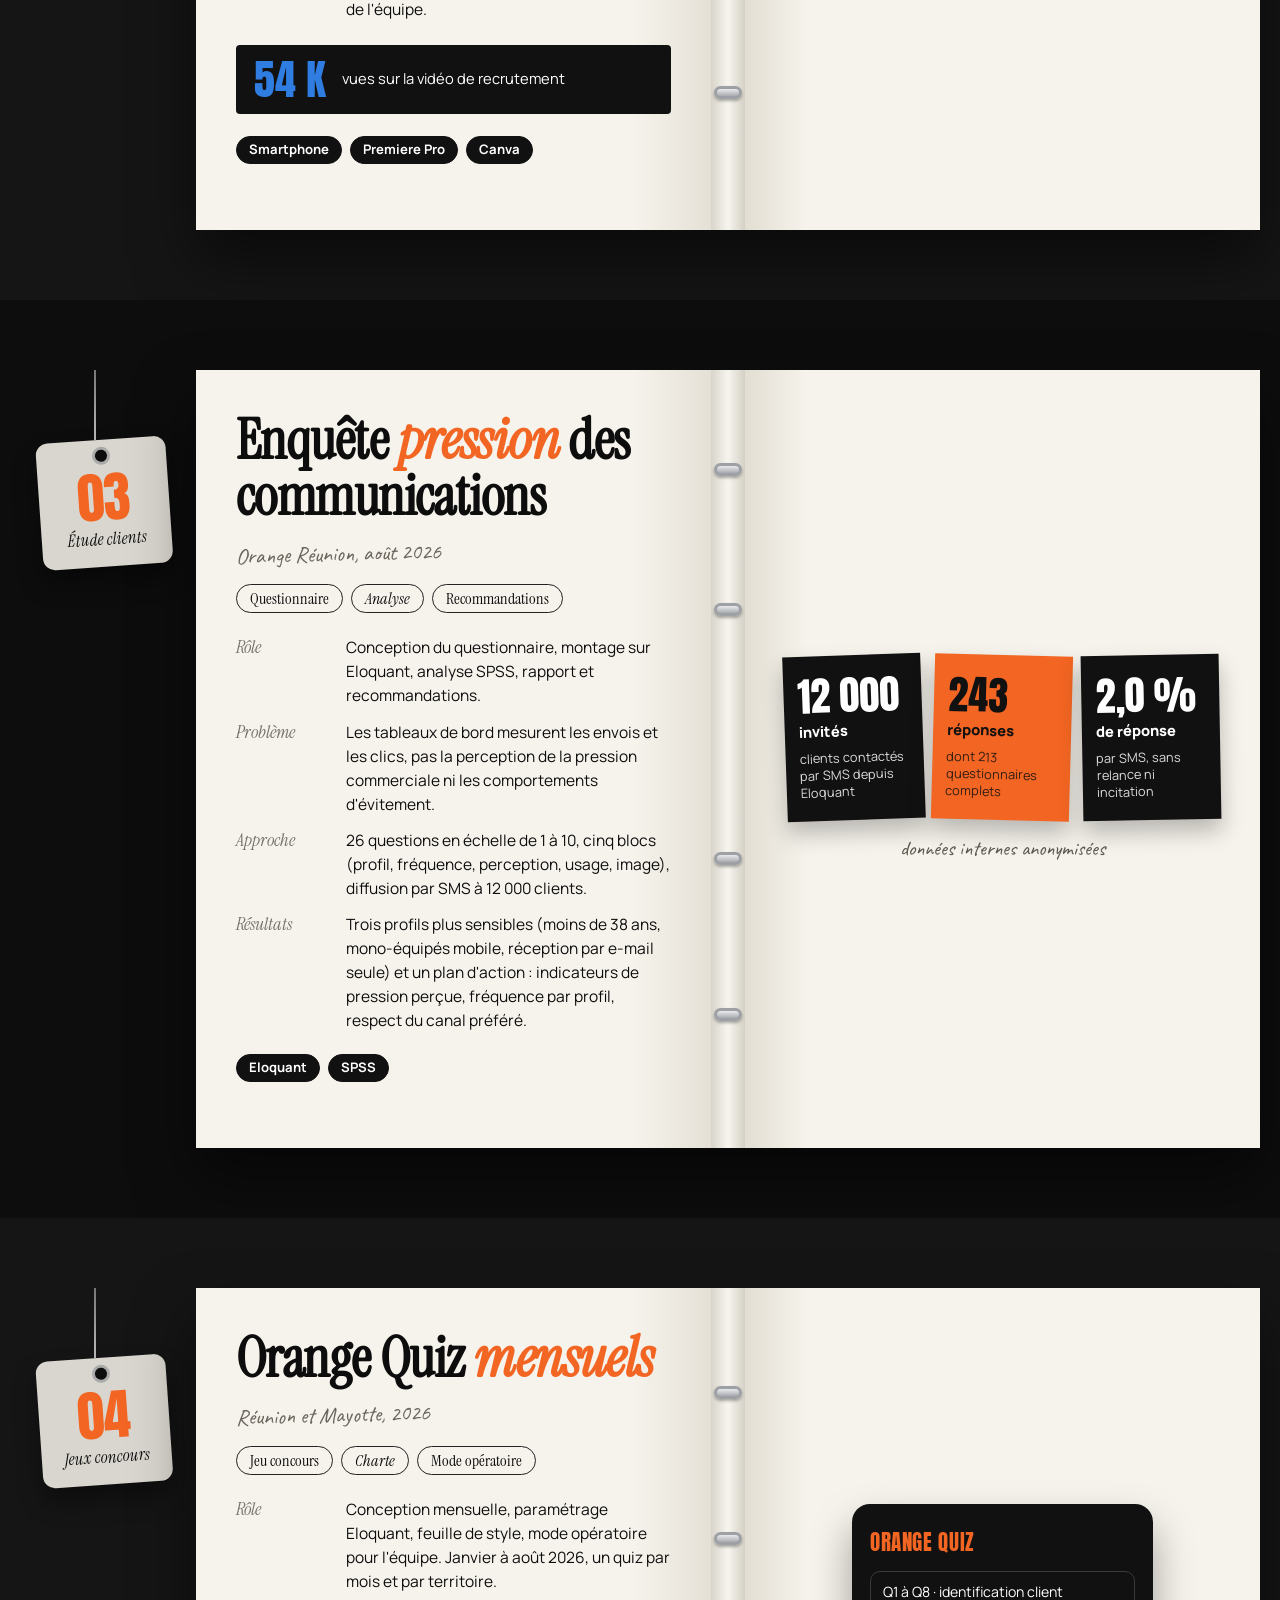
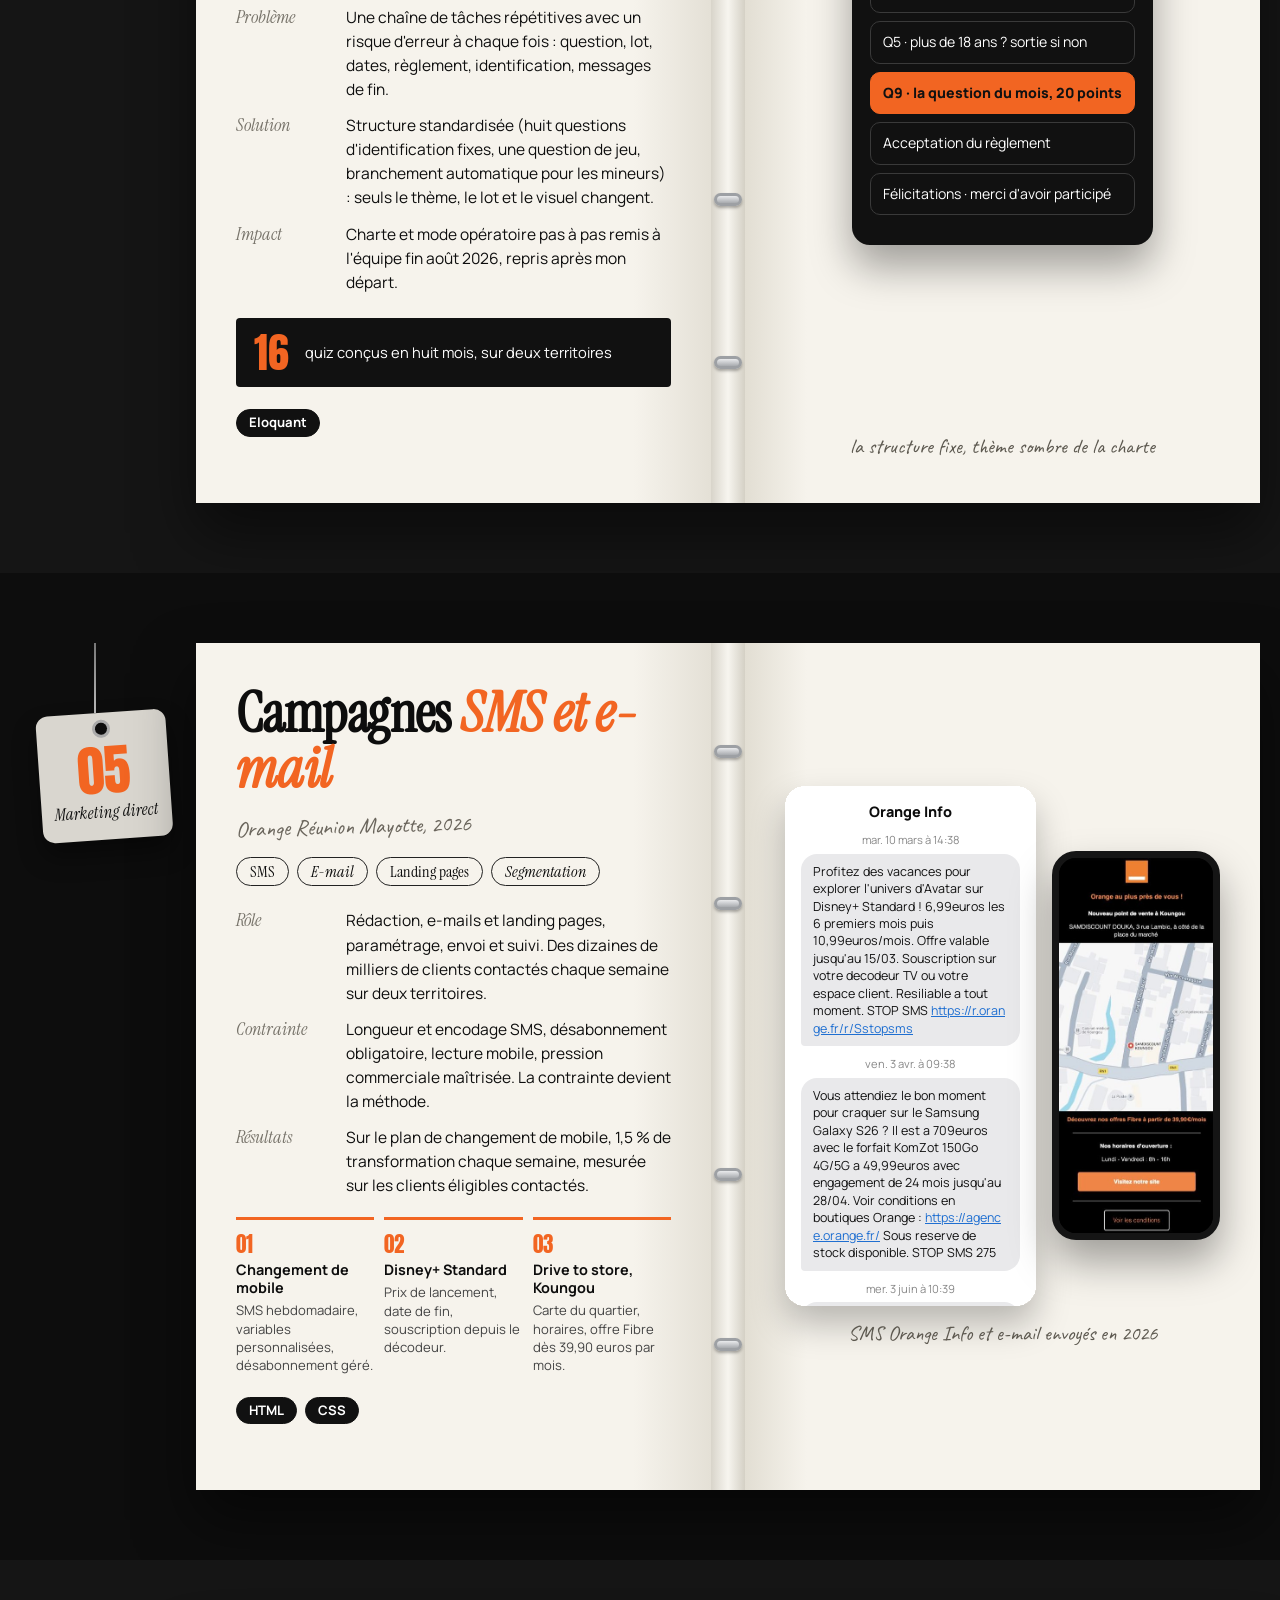
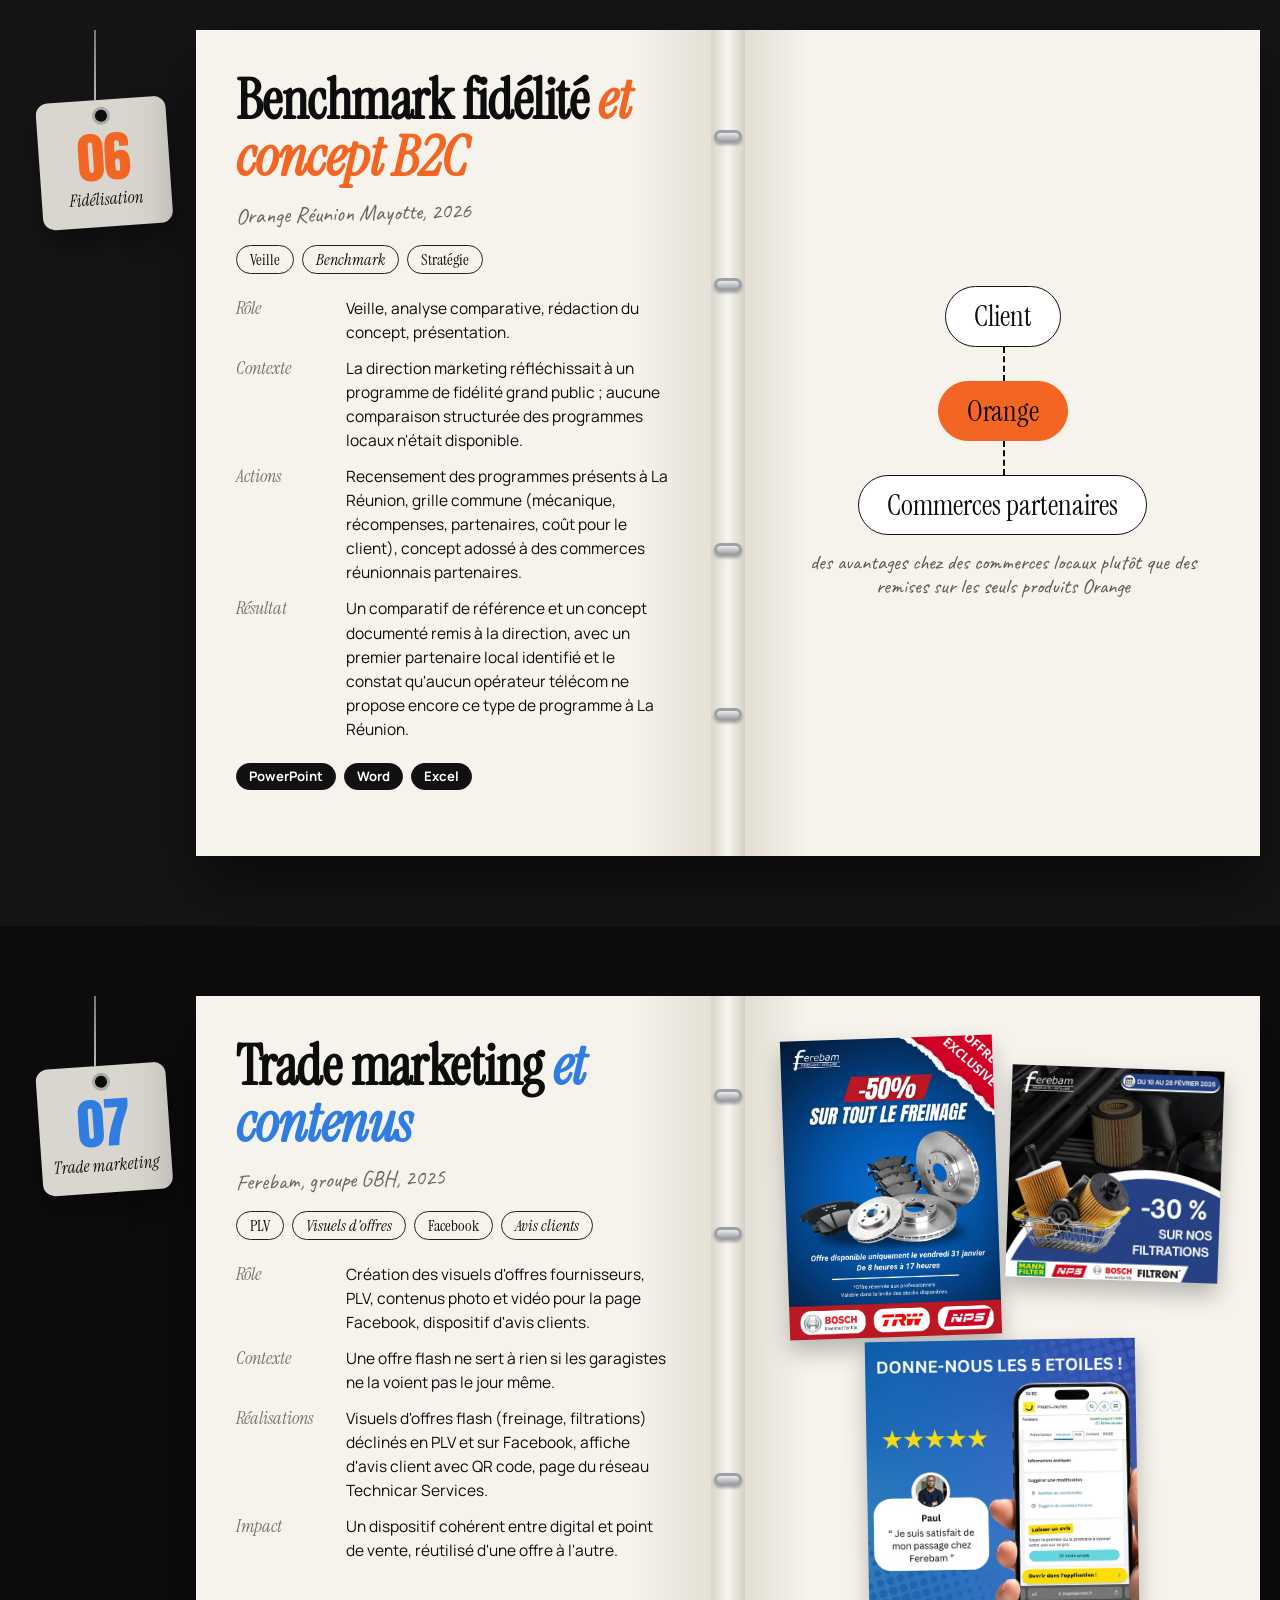
==== commit 1727f572: "Portfolio : retours de Bryan Coukan - Signature noir, crème et rouge ; couleur de l'entreprise dans " ====
--- a/index.html
+++ b/index.html
@@ -8,7 +8,7 @@
 <link rel="icon" href="data:image/svg+xml,%3Csvg xmlns='http://www.w3.org/2000/svg' viewBox='0 0 64 64'%3E%3Ccircle cx='32' cy='32' r='30' fill='%23f26522'/%3E%3Ctext x='32' y='42' font-family='Arial' font-weight='700' font-size='30' text-anchor='middle' fill='%230b0b0b'%3EIN%3C/text%3E%3C/svg%3E">
 <link rel="preconnect" href="https://fonts.googleapis.com"><link rel="preconnect" href="https://fonts.gstatic.com" crossorigin>
 <link rel="stylesheet" href="https://fonts.googleapis.com/css2?family=Anton&family=Instrument+Serif:ital@0;1&family=Manrope:wght@400;500;700;800&family=Caveat:wght@600&display=swap">
-<link rel="stylesheet" href="style.css?v=3">
+<link rel="stylesheet" href="style.css?v=4">
 </head>
 <body>
 
@@ -32,7 +32,7 @@
 <!-- 1. COUVERTURE -->
 <header class="cover grain" id="top">
   <div class="streaks" aria-hidden="true"></div>
-  <div class="wrap top"><span>Portfolio marketing</span><span>Octobre 2026</span></div>
+  <div class="wrap top"><span>Portfolio marketing</span><span>Novembre 2026</span></div>
   <div class="word anton" aria-hidden="true" id="coverword"><span>P</span><span>O</span><span>R</span><span>T</span><span>F</span><span>O</span><span>L</span><span>I</span><span>O</span></div>
   <img class="me" src="img/cutout.webp" alt="Idriss Nuboothea" fetchpriority="high">
   <div class="wrap bot">
@@ -40,7 +40,7 @@
       <div class="label"><span class="box">Master Marketing Vente · IAE Réunion</span></div>
       <p class="role">Chargé de marketing<br>et communication</p>
     </div>
-    <div class="quote"><q>Le bon message,<br>au bon moment.</q><small>La Réunion</small></div>
+    <div class="quote"><div class="best"><a href="#p1"><b>800</b>personnes au cinéma</a><a href="#p2"><b>54 000</b>vues sur une vidéo</a></div><q>Le bon message,<br>au bon moment.</q><small>La Réunion</small></div>
   </div>
 </header>
 
@@ -79,7 +79,7 @@
       <div class="reveal">
         <h2>Formation</h2>
         <div class="entry"><b>Master Marketing Vente, M1 et M2</b><span>IAE Réunion</span><em>2024 à 2026</em><small>Deux années de master, diplômé en 2026 avec mention Bien, major de promotion</small></div>
-        <div class="entry"><b>Matières phares</b><span>Études de marché, comportement du consommateur, stratégie marketing, gestion de la marque, marketing relationnel, pricing, communication, distribution, promotion des ventes, stratégie digitale, content management, webanalytics, analyse des données, mesure et modélisation, PAO, anglais</span></div>
+        <div class="entry"><b>Matières phares</b><span>Communication, études de marché, marketing relationnel, distribution, promotion des ventes, stratégie digitale</span></div>
         <div class="entry"><b>Licence AES</b><span>Université de La Réunion</span><em>2024</em><small>Mention assez bien</small></div>
         <div class="entry"><b>Classe préparatoire, en double cursus</b><span>Lycée Bellepierre</span><em>2023 à 2024</em></div>
       </div>
@@ -87,7 +87,7 @@
         <h2>Expériences</h2>
         <div class="entry"><b>Orange Réunion Mayotte</b><em>Janvier à septembre 2026</em><span>Chargé marketing direct et fidélisation client</span><small>Stage de six mois, puis CDD de trois mois</small></div>
         <div class="entry"><b>Ferebam, groupe GBH</b><em>Décembre 2024 à février 2025</em><span>Assistant marketing et communication</span><small>Trade marketing</small></div>
-        <div class="entry"><b>Carrefour, groupe GBH</b><em>Août 2021 à avril 2023</em><span>Employé polyvalent</span><small>Caisse, accueil, linéaires, réception logistique</small></div>
+        <div class="entry"><b>Carrefour, groupe GBH</b><em>Août 2021 à avril 2023</em><span>Employé polyvalent</span><small>Caisse, accueil, réception logistique</small></div>
       </div>
       <div class="reveal">
         <h2>Compétences</h2>
@@ -179,7 +179,7 @@
       <div class="reveal">
         <h2 class="anton">Orange<br>Réunion Mayotte</h2>
         <p class="sub">Opérateur télécom, La Réunion et Mayotte</p>
-        <p class="desc">J'ai rejoint l'équipe marketing direct et fidélisation en janvier 2026, d'abord en stage de six mois, puis en CDD jusqu'à fin août. Chaque semaine, des campagnes SMS et e-mail partent vers des dizaines de milliers de clients sur les deux territoires : mon travail consistait à les préparer, les envoyer et en lire les résultats.</p>
+        <p class="desc">J'ai rejoint l'équipe marketing direct et fidélisation en janvier 2026, d'abord en stage de six mois, puis en CDD jusqu'à début septembre. Chaque semaine, des campagnes SMS et e-mail partent vers des dizaines de milliers de clients sur les deux territoires : mon travail consistait à les préparer, les envoyer et en lire les résultats.</p>
         <p class="desc">À côté des campagnes, j'ai conçu les jeux concours mensuels, organisé une opération cinéma, mené une enquête clients et préparé un benchmark des programmes de fidélité.</p>
       </div>
     </div>
@@ -265,11 +265,9 @@
     <div class="roleline reveal"><h3>Master<br>Marketing Vente</h3><span>M1 et M2 · 2024 à 2026</span></div>
     <div class="resp reveal">
       <div><h4>Au programme</h4><ul>
-        <li><b>Marketing et stratégie :</b> études de marché, comportement du consommateur, stratégie marketing, tendances du marketing, gestion de la marque, marketing relationnel.</li>
-        <li><b>Mix et digital :</b> pricing, communication, distribution, promotion des ventes, stratégie digitale, content management, webanalytics, PAO.</li>
-        <li><b>Analyse et pilotage :</b> analyse des données, méthodes qualitatives, mesure et modélisation, simulation de gestion d'entreprise, environnement juridique on et offline.</li>
+        <li><b>Au cœur du master :</b> études de marché, marketing relationnel, communication, promotion des ventes et stratégie digitale.</li>
         <li><b>Mémoire :</b> pression communicationnelle et évitement des e-mails et SMS, enquête auprès de clients d'Orange Réunion, analyse sous SPSS.</li>
-        <li><b>Projet Tradisyon Lontan :</b> logo dessiné seul, charte et déclinaisons (projet 07).</li>
+        <li><b>Projet Tradisyon Lontan :</b> logo dessiné seul, charte et déclinaisons (projet 08).</li>
       </ul></div>
       <div><h4>Réalisations</h4><ul class="ach">
         <li><strong>1<sup style="font-size:.5em">er</sup></strong>de la promotion, mention Bien</li>
@@ -282,7 +280,7 @@
 <section class="xp x-carrefour grain">
   <div class="wrap grid reveal">
     <h2 class="anton">Avant :<br>Carrefour</h2>
-    <div><p class="k">Employé polyvalent · août 2021 à avril 2023</p><p>Caisse, accueil client, linéaires, réception logistique. Le rythme du commerce et la relation client, là où j'ai vu ce qu'une promotion devient une fois en rayon.</p></div>
+    <div><p class="k">Employé polyvalent · août 2021 à avril 2023</p><p>Caisse, accueil client, réception logistique. Le rythme du commerce et la relation client, là où j'ai vu ce qu'une promotion devient une fois en rayon.</p></div>
   </div>
 </section>
 
@@ -294,7 +292,7 @@
   </div>
 </section>
 
-<section class="proj" id="p1"><div class="wrap row">
+<section class="proj c-orange" id="p1"><div class="wrap row">
   <div class="hangtag"><span class="string"></span><div class="card"><b>01</b><span>Événementiel</span></div></div>
   <div class="book reveal">
     <div class="pg l">
@@ -327,9 +325,35 @@
     </div>
   </div>
 </div></section>
-
-<section class="proj" id="p2"><div class="wrap row">
-  <div class="hangtag"><span class="string"></span><div class="card"><b>02</b><span>Étude clients</span></div></div>
+<section class="proj c-ferebam" id="p2"><div class="wrap row">
+  <div class="hangtag"><span class="string"></span><div class="card"><b>02</b><span>Vidéo</span></div></div>
+  <div class="book reveal">
+    <div class="pg l">
+      <h3 class="ptitle">Vidéos <em>pour les réseaux</em></h3>
+      <span class="when">Ferebam, groupe GBH, 2025</span>
+      <div class="pills"><span class="pill">Format vertical</span><span class="pill it">Tournage</span><span class="pill">Montage</span></div>
+      <dl class="case">
+        <div><dt>Rôle</dt><dd>Idée, tournage au smartphone en magasin avec l'équipe, montage, publication sur les réseaux de Ferebam.</dd></div>
+        <div><dt>Contexte</dt><dd>Faire vivre la page d'un distributeur de pièces auto, sans budget de production, en montrant les gens derrière le comptoir.</dd></div>
+        <div><dt>Formats</dt><dd>La team du magasin de Saint-André, une annonce de recrutement avec une touche d'humour, les coulisses de la team marketing.</dd></div>
+        <div><dt>Résultats</dt><dd>54 000 vues pour le recrutement, 20 000 pour la team marketing, 2 700 pour la présentation de l'équipe.</dd></div>
+      </dl>
+      <div class="impact"><b>54 K</b><span>vues sur la vidéo de recrutement</span></div>
+      <div class="tools pills"><span class="pill">Smartphone</span><span class="pill">Premiere Pro</span><span class="pill">Canva</span></div>
+    </div>
+    <div class="spine" aria-hidden="true"><i></i><i></i><i></i><i></i></div>
+    <div class="pg r">
+      <div class="vrow">
+        <div class="vt"><img src="img/video_team.jpg" alt="Vidéo La team Ferebam Saint-André" loading="lazy"><span class="play"></span></div>
+        <div class="vt"><img src="img/video_recrute.jpg" alt="Vidéo On recrute" loading="lazy"><span class="play"></span></div>
+        <div class="vt"><img src="img/video_marketing.jpg" alt="Vidéo Team Marketing Ferebam" loading="lazy"><span class="play"></span></div>
+      </div>
+      <p class="cap">tournées et montées par mes soins</p>
+    </div>
+  </div>
+</div></section>
+<section class="proj c-orange" id="p3"><div class="wrap row">
+  <div class="hangtag"><span class="string"></span><div class="card"><b>03</b><span>Étude clients</span></div></div>
   <div class="book reveal">
     <div class="pg l">
       <h3 class="ptitle">Enquête <em>pression</em> des communications</h3>
@@ -354,9 +378,8 @@
     </div>
   </div>
 </div></section>
-
-<section class="proj" id="p3"><div class="wrap row">
-  <div class="hangtag"><span class="string"></span><div class="card"><b>03</b><span>Jeux concours</span></div></div>
+<section class="proj c-orange" id="p4"><div class="wrap row">
+  <div class="hangtag"><span class="string"></span><div class="card"><b>04</b><span>Jeux concours</span></div></div>
   <div class="book reveal">
     <div class="pg l">
       <h3 class="ptitle">Orange Quiz <em>mensuels</em></h3>
@@ -385,9 +408,8 @@
     </div>
   </div>
 </div></section>
-
-<section class="proj" id="p4"><div class="wrap row">
-  <div class="hangtag"><span class="string"></span><div class="card"><b>04</b><span>Marketing direct</span></div></div>
+<section class="proj c-orange" id="p5"><div class="wrap row">
+  <div class="hangtag"><span class="string"></span><div class="card"><b>05</b><span>Marketing direct</span></div></div>
   <div class="book reveal">
     <div class="pg l">
       <h3 class="ptitle">Campagnes <em>SMS et e-mail</em></h3>
@@ -423,9 +445,8 @@
     </div>
   </div>
 </div></section>
-
-<section class="proj" id="p5"><div class="wrap row">
-  <div class="hangtag"><span class="string"></span><div class="card"><b>05</b><span>Fidélisation</span></div></div>
+<section class="proj c-orange" id="p6"><div class="wrap row">
+  <div class="hangtag"><span class="string"></span><div class="card"><b>06</b><span>Fidélisation</span></div></div>
   <div class="book reveal">
     <div class="pg l">
       <h3 class="ptitle">Benchmark fidélité <em>et concept B2C</em></h3>
@@ -446,9 +467,8 @@
     </div>
   </div>
 </div></section>
-
-<section class="proj" id="p6"><div class="wrap row">
-  <div class="hangtag"><span class="string"></span><div class="card"><b>06</b><span>Trade marketing</span></div></div>
+<section class="proj c-ferebam" id="p7"><div class="wrap row">
+  <div class="hangtag"><span class="string"></span><div class="card"><b>07</b><span>Trade marketing</span></div></div>
   <div class="book reveal">
     <div class="pg l">
       <h3 class="ptitle">Trade marketing <em>et contenus</em></h3>
@@ -471,9 +491,8 @@
     </div>
   </div>
 </div></section>
-
-<section class="proj" id="p7"><div class="wrap row">
-  <div class="hangtag"><span class="string"></span><div class="card"><b>07</b><span>Identité visuelle</span></div></div>
+<section class="proj" id="p8"><div class="wrap row">
+  <div class="hangtag"><span class="string"></span><div class="card"><b>08</b><span>Identité visuelle</span></div></div>
   <div class="book reveal">
     <div class="pg l">
       <h3 class="ptitle">Tradisyon <em>Lontan</em></h3>
@@ -490,34 +509,6 @@
     <div class="pg r">
       <div class="frame logo"><img src="img/logo.jpg" alt="Logo Tradisyon Lontan" loading="lazy"></div>
       <div class="frame"><img src="img/planche.jpg" alt="Planche de marque Tradisyon Lontan : palette, typographie, mockups" loading="lazy"></div>
-    </div>
-  </div>
-</div></section>
-
-<section class="proj" id="p8"><div class="wrap row">
-  <div class="hangtag"><span class="string"></span><div class="card"><b>08</b><span>Vidéo</span></div></div>
-  <div class="book reveal">
-    <div class="pg l">
-      <h3 class="ptitle">Vidéos <em>pour les réseaux</em></h3>
-      <span class="when">Ferebam, groupe GBH, 2025</span>
-      <div class="pills"><span class="pill">Format vertical</span><span class="pill it">Tournage</span><span class="pill">Montage</span></div>
-      <dl class="case">
-        <div><dt>Rôle</dt><dd>Idée, tournage au smartphone en magasin avec l'équipe, montage, publication sur les réseaux de Ferebam.</dd></div>
-        <div><dt>Contexte</dt><dd>Faire vivre la page d'un distributeur de pièces auto, sans budget de production, en montrant les gens derrière le comptoir.</dd></div>
-        <div><dt>Formats</dt><dd>La team du magasin de Saint-André, une annonce de recrutement avec une touche d'humour, les coulisses de la team marketing.</dd></div>
-        <div><dt>Résultats</dt><dd>54 000 vues pour le recrutement, 20 000 pour la team marketing, 2 700 pour la présentation de l'équipe.</dd></div>
-      </dl>
-      <div class="impact"><b>54 K</b><span>vues sur la vidéo de recrutement</span></div>
-      <div class="tools pills"><span class="pill">Smartphone</span><span class="pill">Premiere Pro</span><span class="pill">Canva</span></div>
-    </div>
-    <div class="spine" aria-hidden="true"><i></i><i></i><i></i><i></i></div>
-    <div class="pg r">
-      <div class="vrow">
-        <div class="vt"><img src="img/video_team.jpg" alt="Vidéo La team Ferebam Saint-André" loading="lazy"><span class="play"></span></div>
-        <div class="vt"><img src="img/video_recrute.jpg" alt="Vidéo On recrute" loading="lazy"><span class="play"></span></div>
-        <div class="vt"><img src="img/video_marketing.jpg" alt="Vidéo Team Marketing Ferebam" loading="lazy"><span class="play"></span></div>
-      </div>
-      <p class="cap">tournées et montées par mes soins</p>
     </div>
   </div>
 </div></section>
--- a/style.css
+++ b/style.css
@@ -1,7 +1,7 @@
 :root{
   --ink:#0d0d0d;--ink2:#161616;--ink3:#222;
   --paper:#e7e3da;--paper2:#d8d3c8;--cream:#f4f1eb;
-  --or:#f26522;--or2:#ff7a3a;--lime:#e4ef5f;--red:#e3262f;--slate:#5d708e;
+  --or:#e3262f;--or2:#ff5a61;--orange:#f26522;--ferebam:#2f7de1;--lime:#e4ef5f;--red:#e3262f;--slate:#5d708e;
   --navy:#101a3d;--steel:#26354f;--clay:#3b332b;
   --grey:#9a968f;
   --anton:'Anton',Impact,'Arial Narrow',sans-serif;
@@ -172,9 +172,10 @@
 .ach{list-style:none;padding:0!important}
 .ach li{display:flex;align-items:baseline;gap:14px;border-bottom:1px solid rgba(255,255,255,.18);padding:10px 0;margin:0!important}
 .ach li strong{font-family:var(--anton);font-weight:400;font-size:2.4rem;line-height:1;color:var(--accent,#fff);min-width:2.7em}
-.x-orange{background:#121212;--accent:var(--or)}
-.x-orange h2{color:var(--or)}
-.x-ferebam{background:var(--steel);--accent:var(--lime)}
+.x-orange{background:#121212;--or:var(--orange);--accent:var(--orange)}
+.x-orange h2{color:var(--orange)}
+.x-ferebam{background:#0e2347;--or:var(--ferebam);--accent:#8cc0ff}
+.x-ferebam h2{color:#8cc0ff}
 .x-iae{background:var(--navy);--accent:var(--or2)}
 .x-carrefour{background:var(--clay);padding:70px 0}
 .vis{position:relative}
@@ -351,3 +352,14 @@
 .ev2{--r:2deg;grid-row:span 2}.ev2 img{aspect-ratio:3/4}
 .ev3{--r:-2deg}.ev4{--r:1.5deg;grid-column:3}.ev5{display:none}
 @media(max-width:900px){.evwall{grid-column:auto;margin-top:26px}.evgrid{grid-template-columns:1fr 1fr}.ev1{grid-column:1/-1;grid-row:auto}.ev2{grid-row:auto}.ev4{grid-column:auto}.ev5{display:block;--r:-1deg}.ev5 img{aspect-ratio:3/4}}
+
+/* couleurs par projet : la signature noir, crème, rouge encadre ; la couleur de l'entreprise vit dans le titre */
+.proj.c-orange{--or:var(--orange)}
+.proj.c-ferebam{--or:var(--ferebam)}
+.ptitle em{color:var(--or)}
+/* le meilleur d'abord, dès l'accueil */
+.cover .best{display:flex;flex-wrap:wrap;gap:10px;justify-content:flex-end;margin-bottom:18px}
+.cover .best a{display:flex;align-items:baseline;gap:8px;background:var(--cream);color:var(--ink);text-decoration:none;padding:8px 16px;border-radius:99px;font-weight:700;font-size:.88rem;line-height:1.1;transition:transform .2s}
+.cover .best a:hover{transform:translateY(-2px)}
+.cover .best b{font-family:var(--anton);font-weight:400;font-size:1.35rem;color:var(--red)}
+@media(max-width:700px){.cover .bot{grid-template-columns:1fr}.cover .quote{justify-self:start;text-align:left}.cover .best{justify-content:flex-start}}
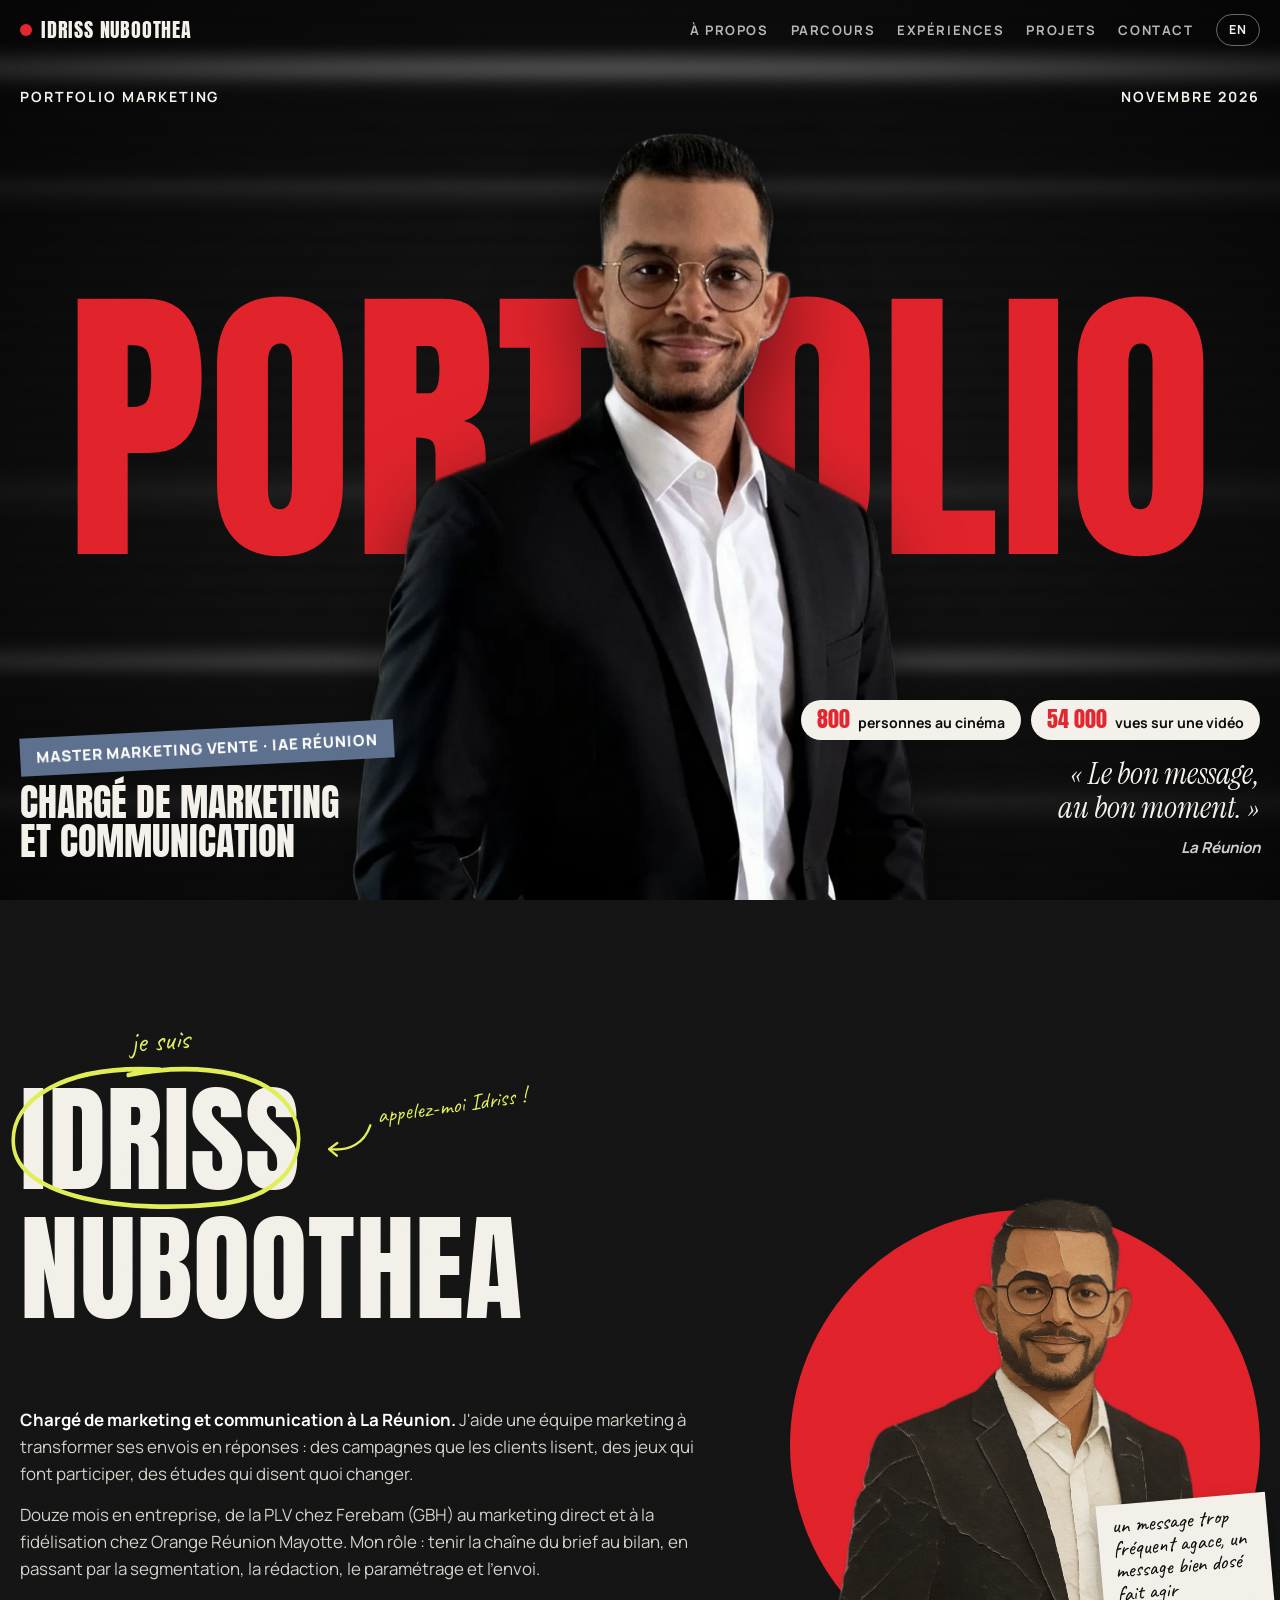
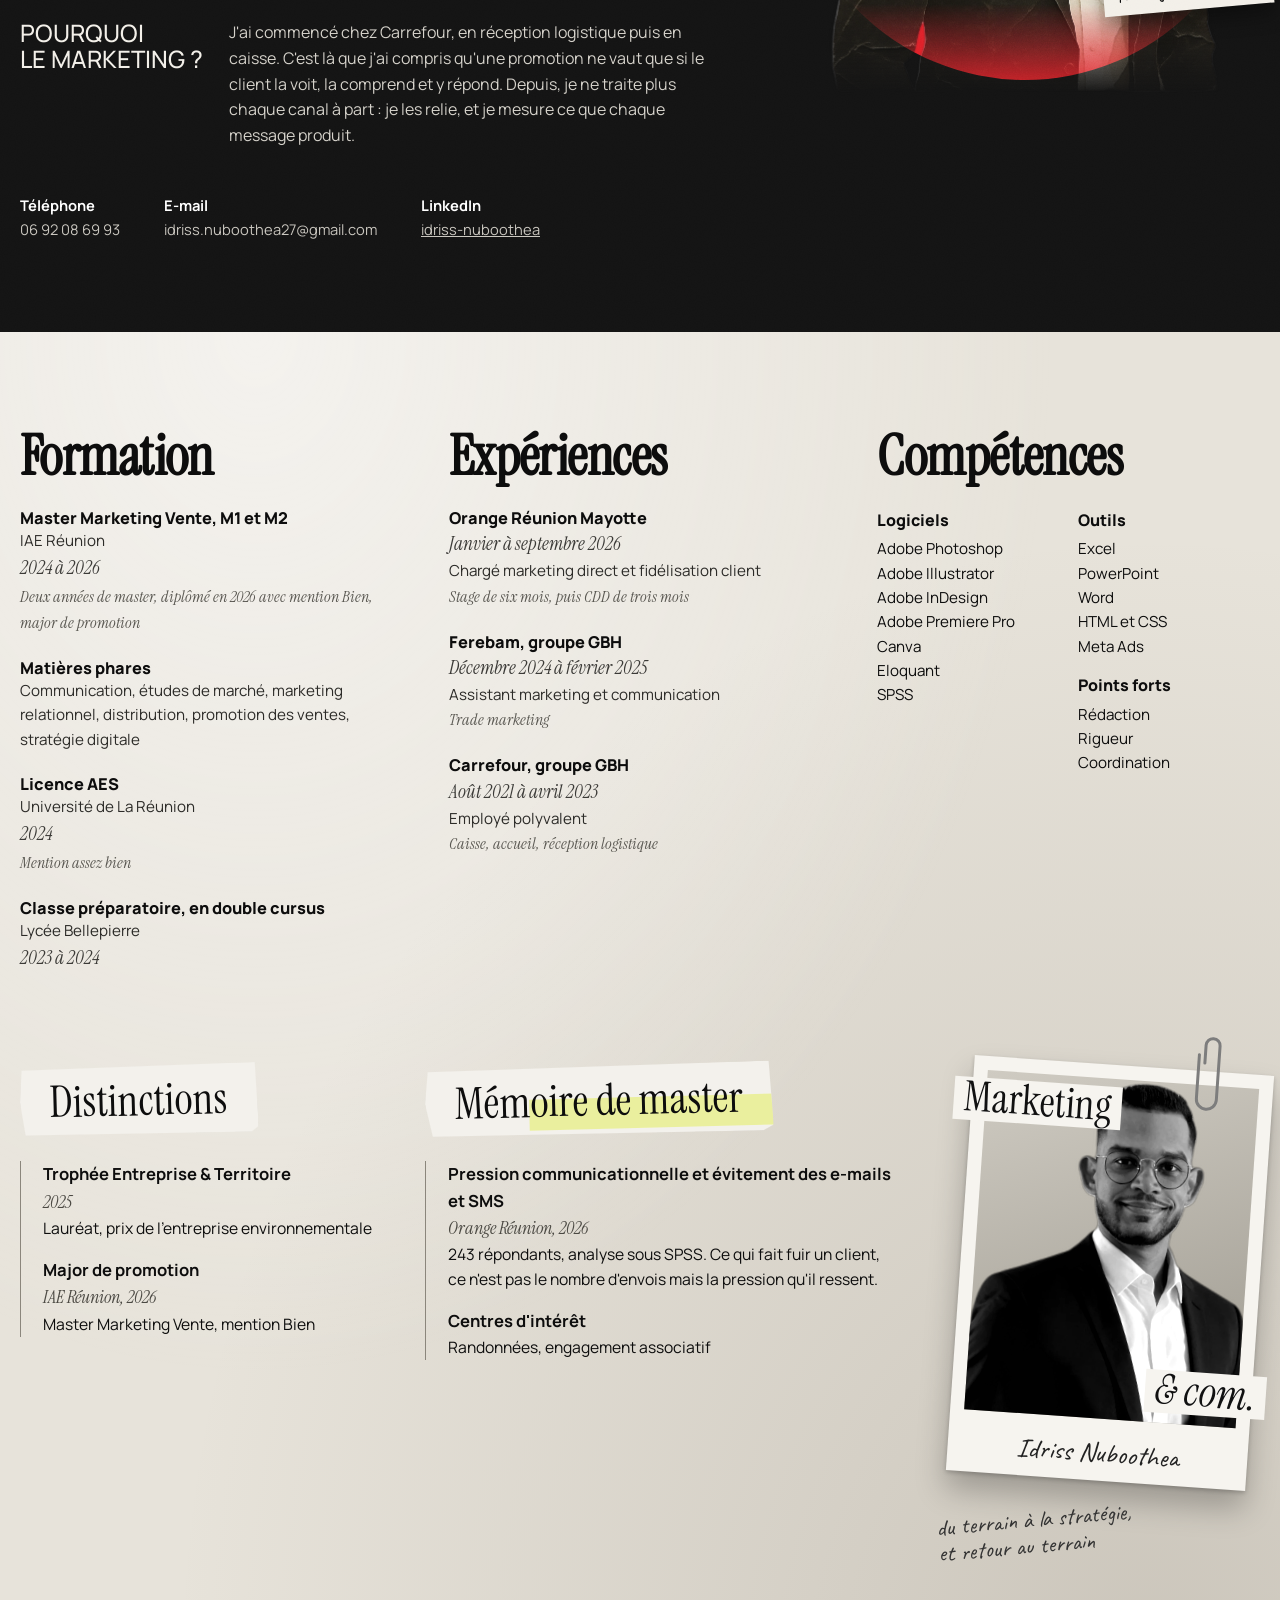
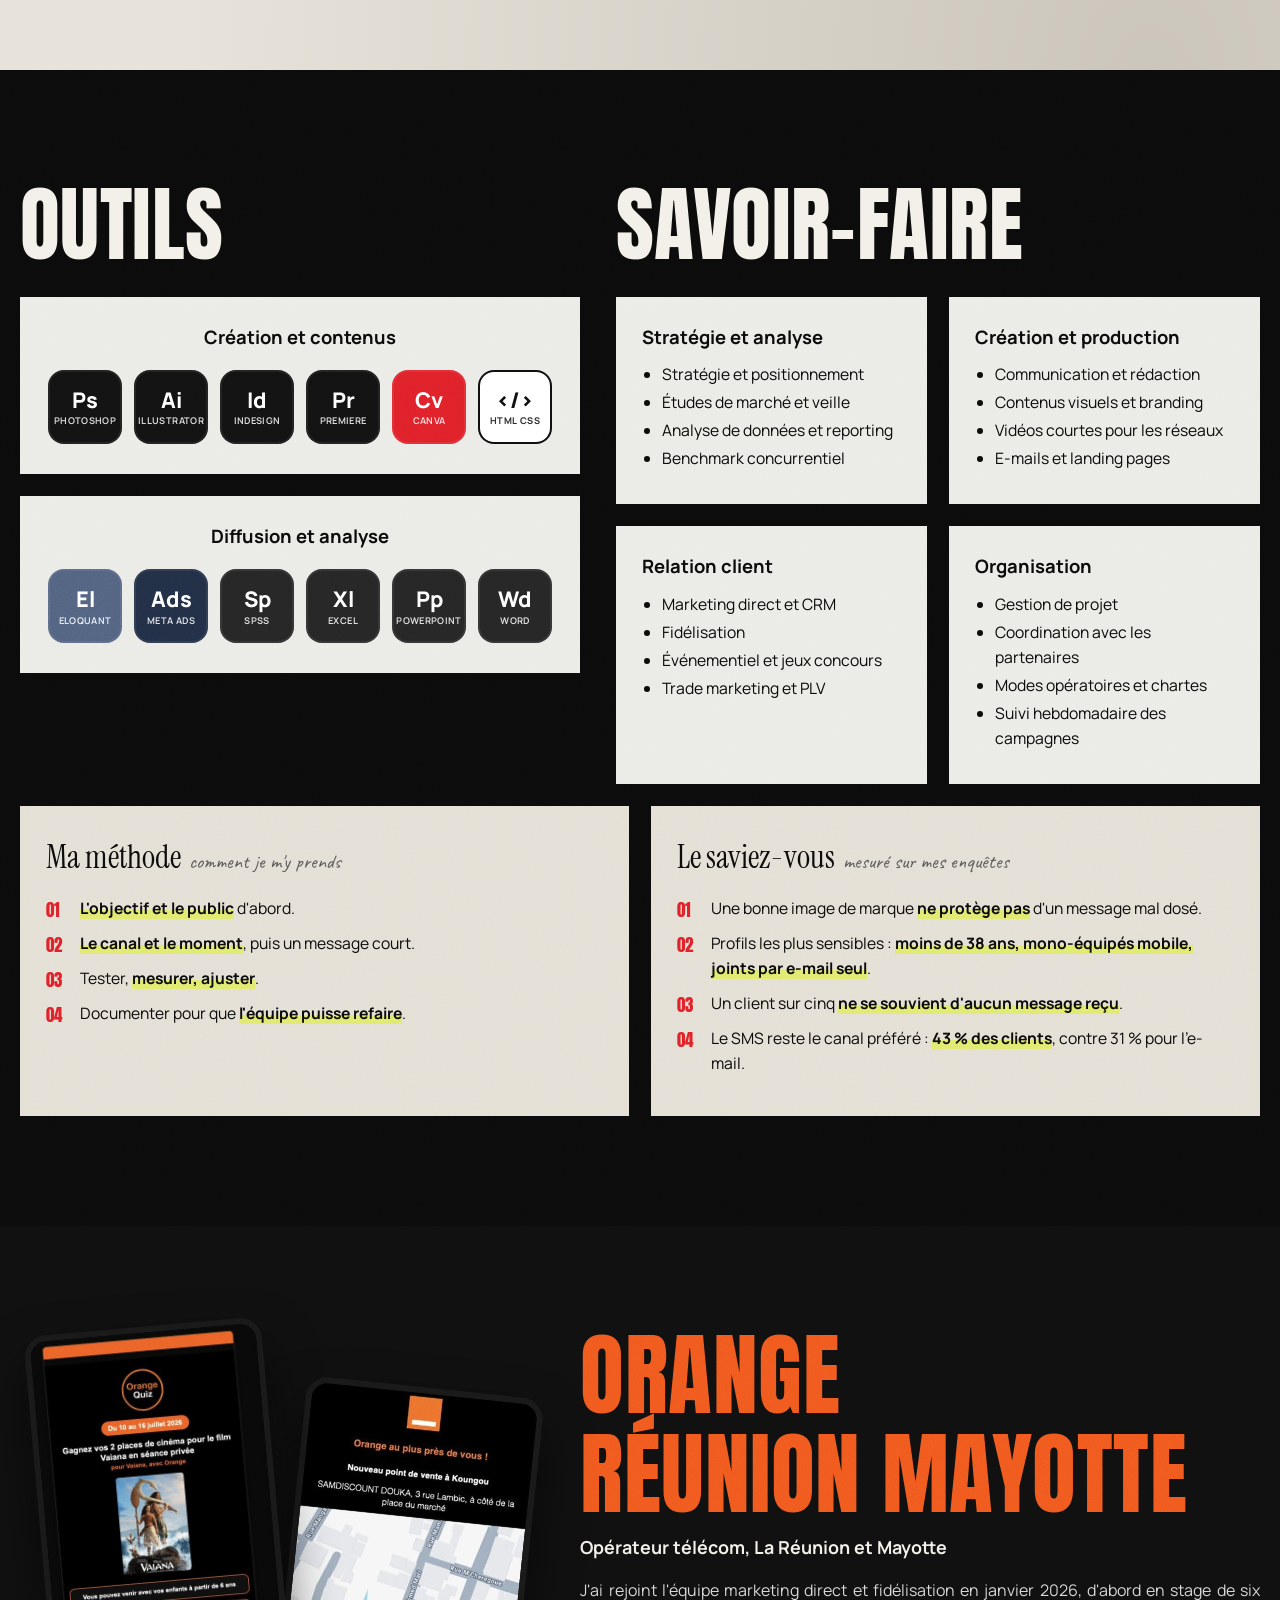
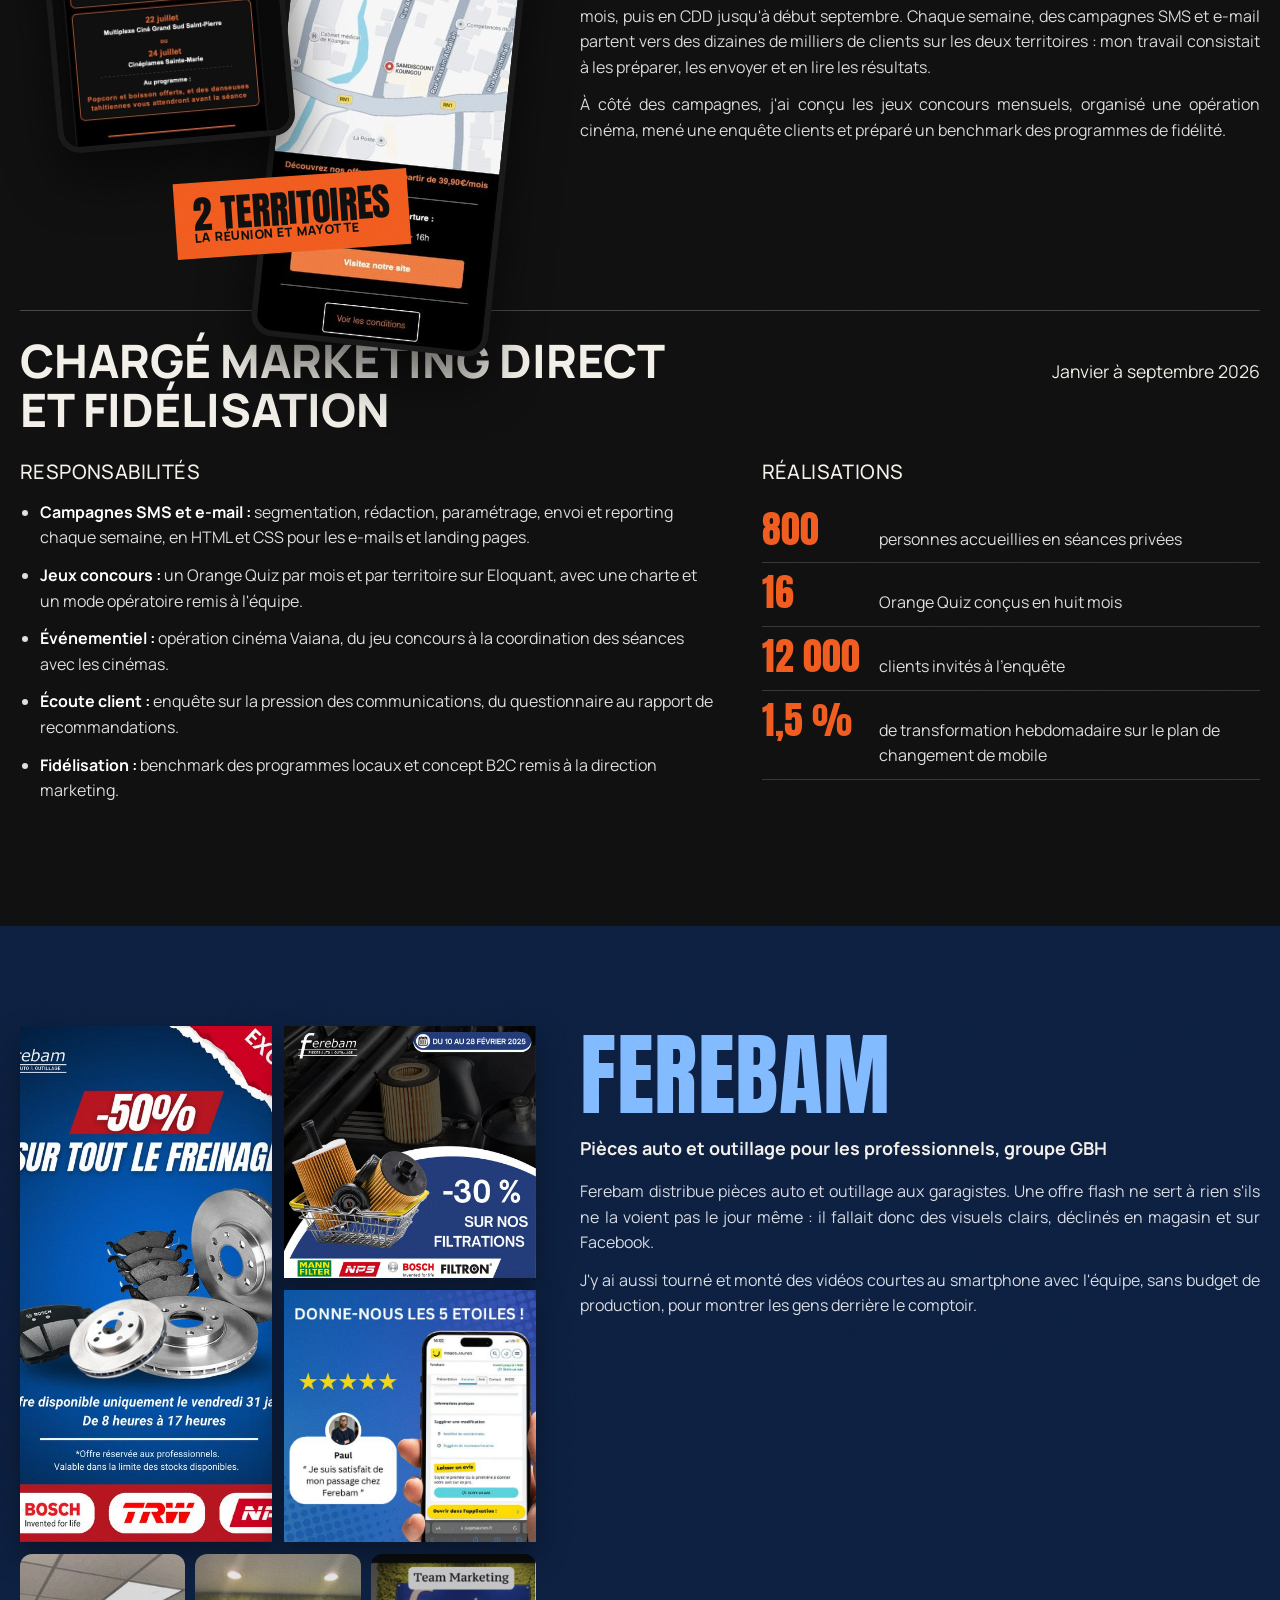
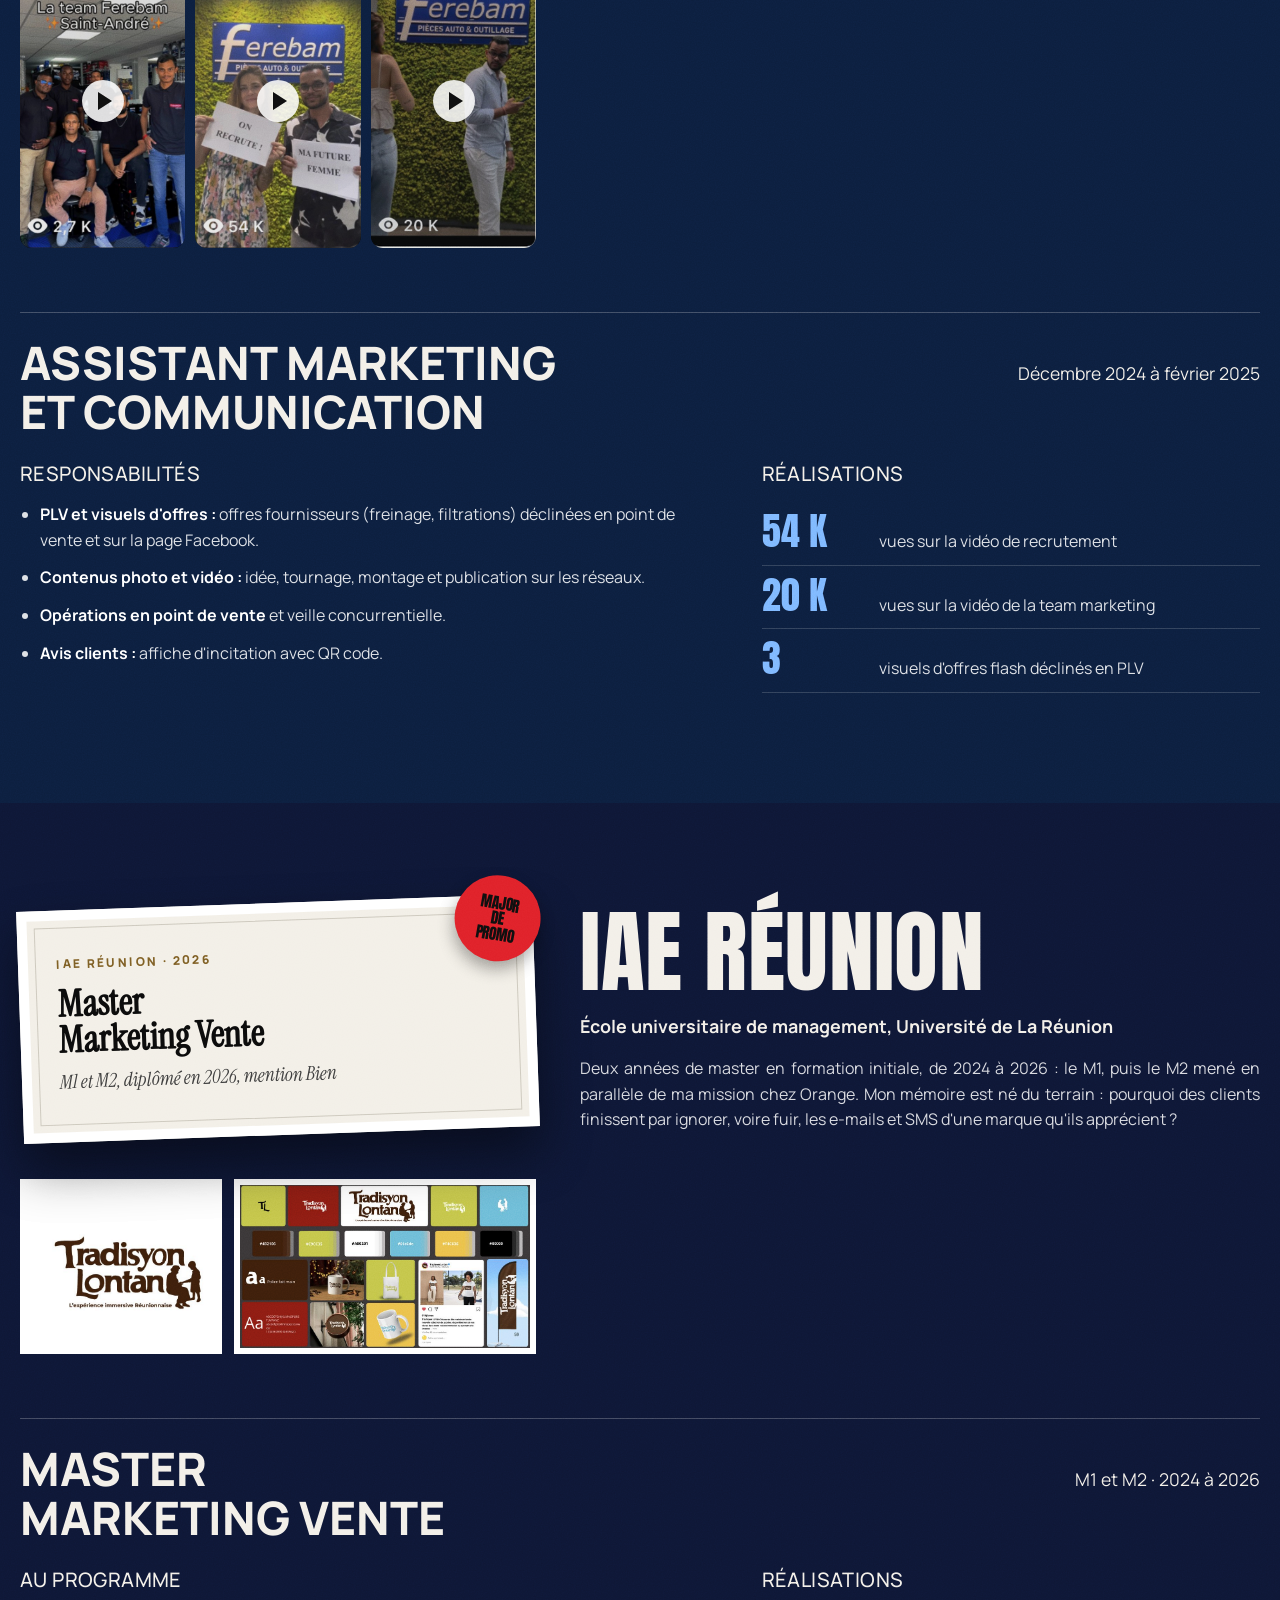
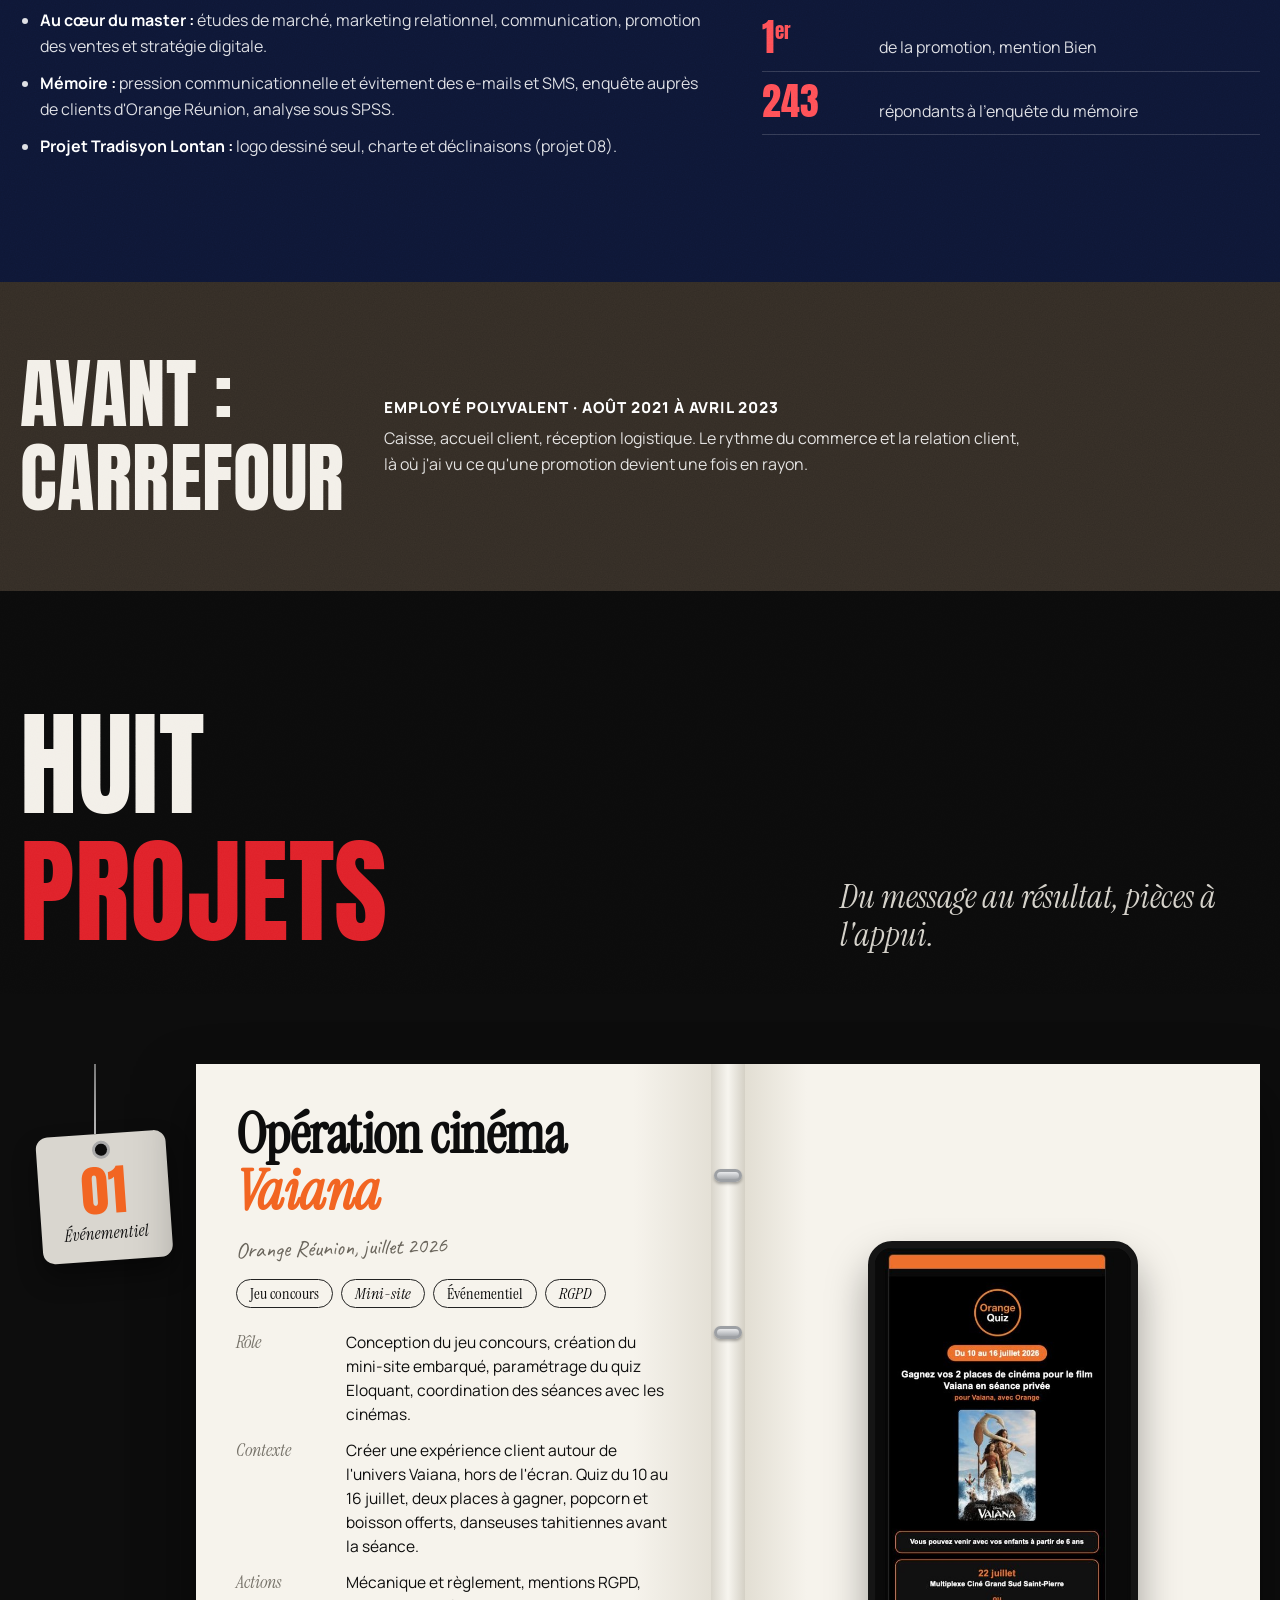
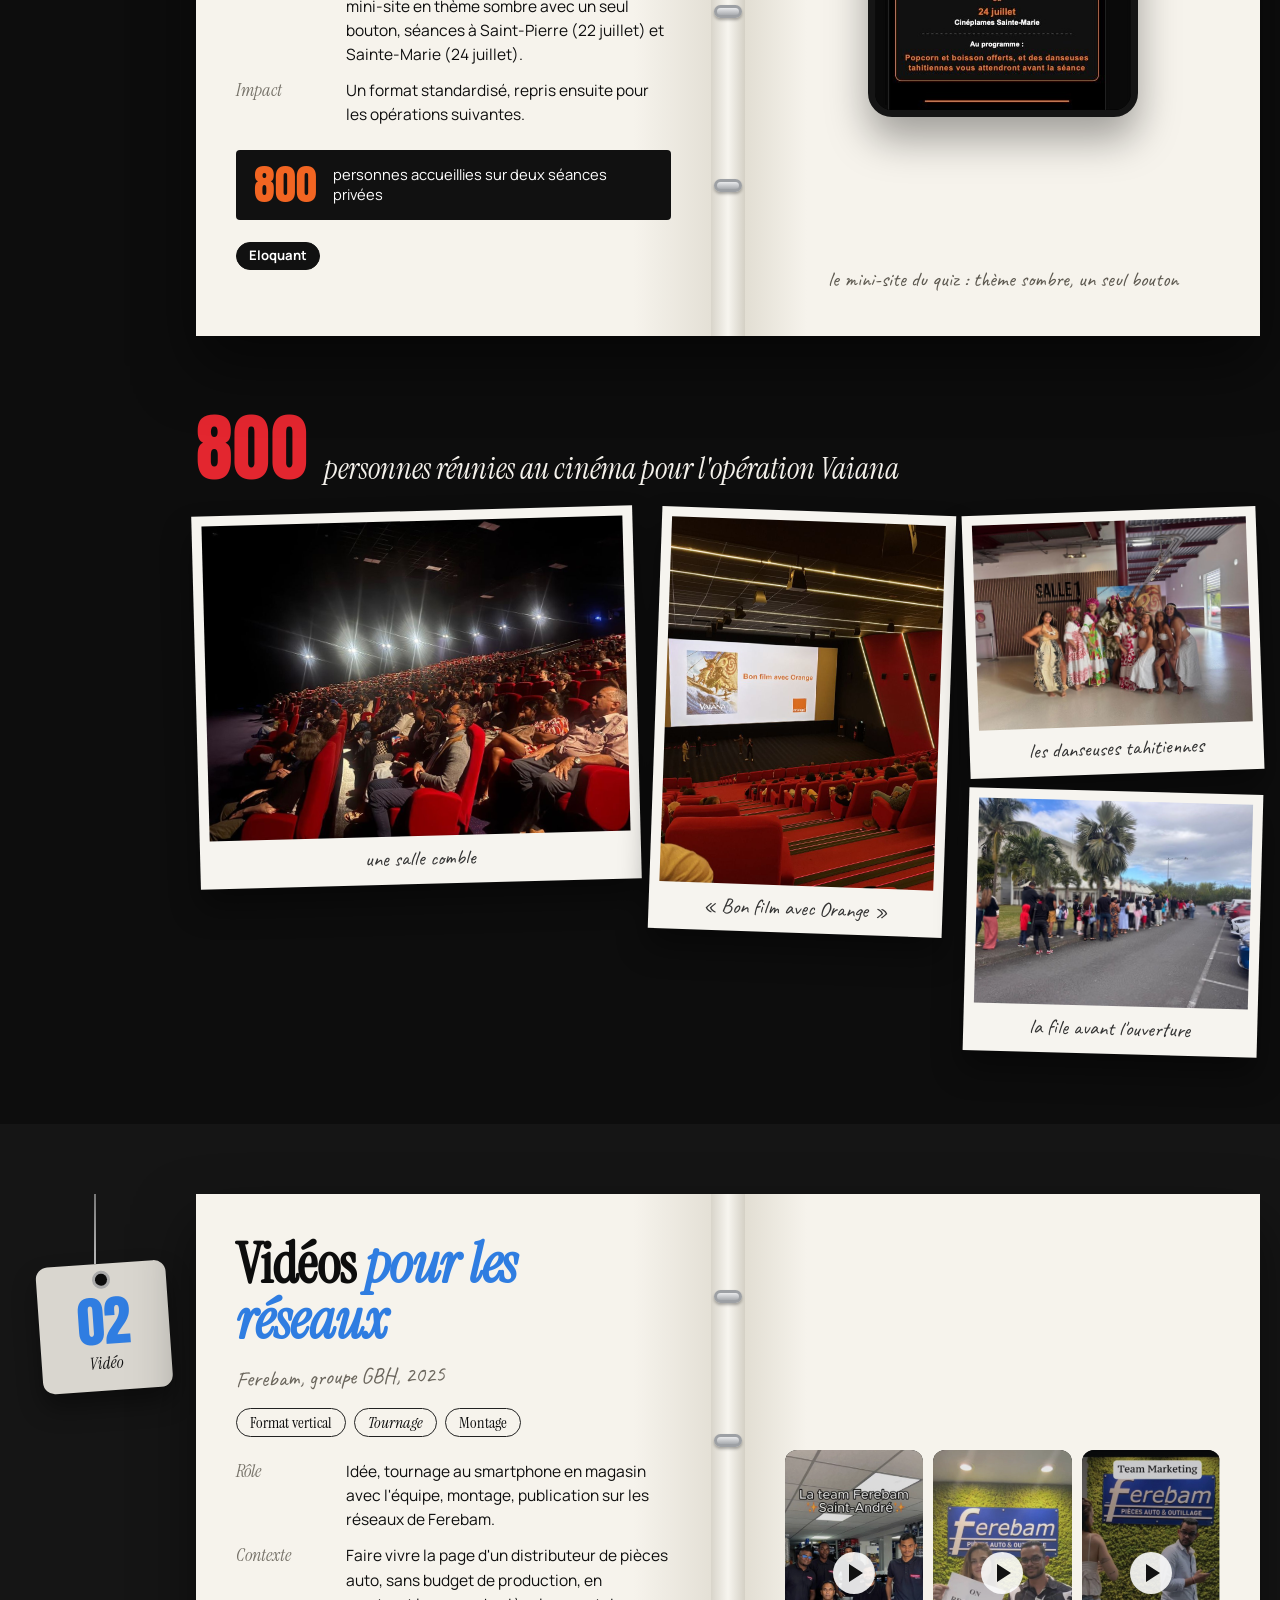
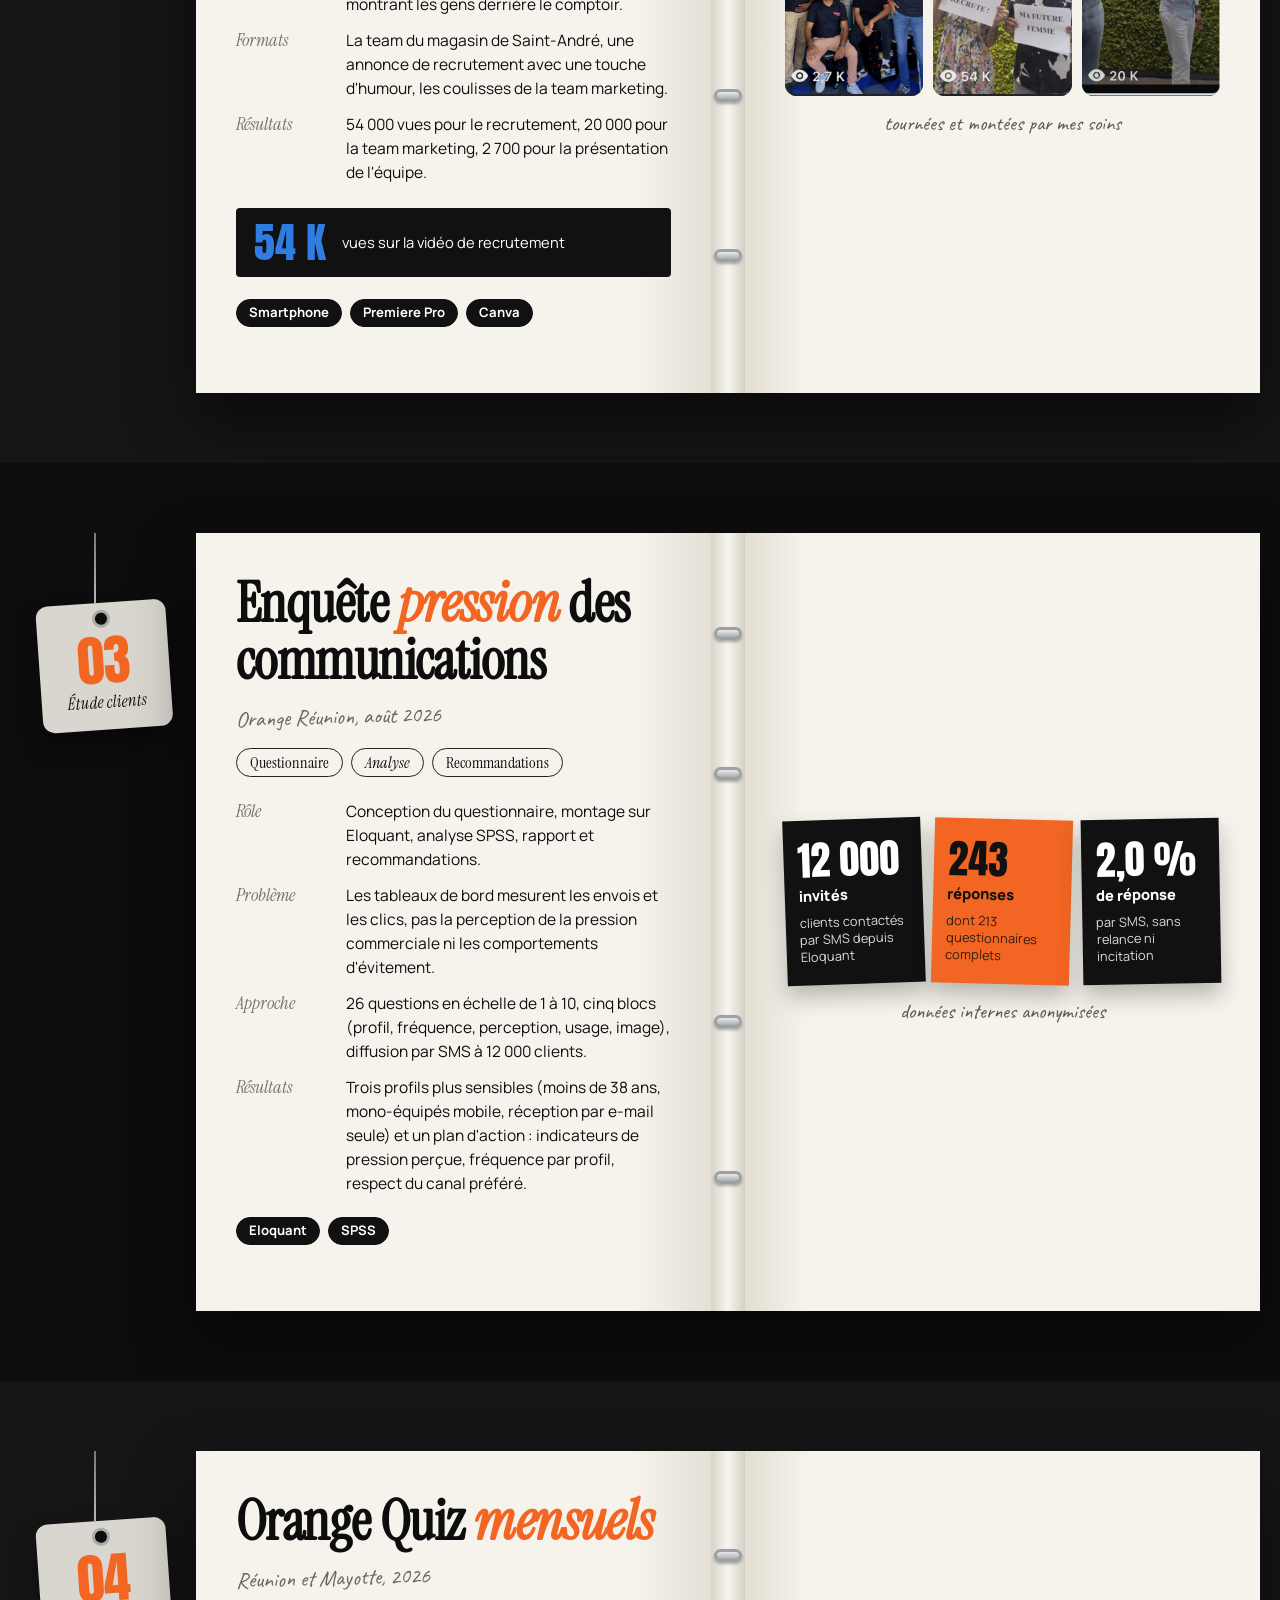
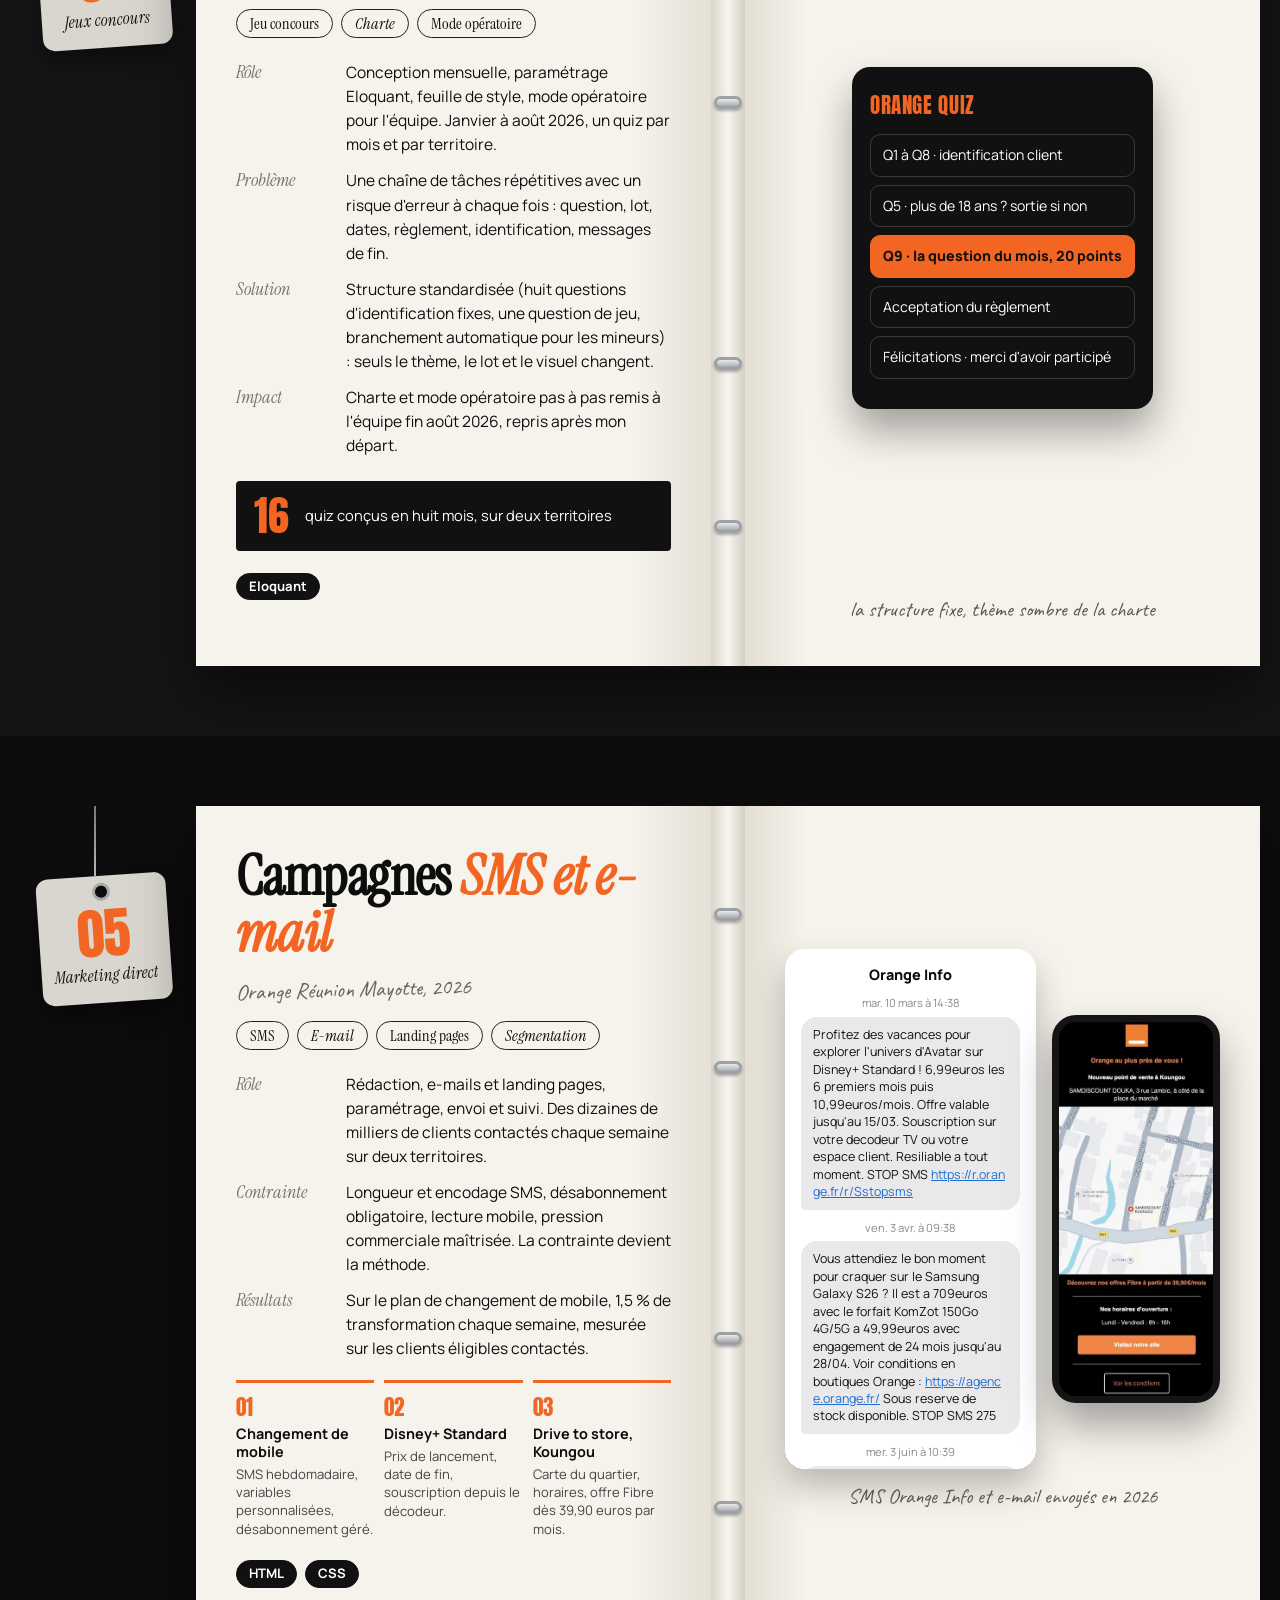
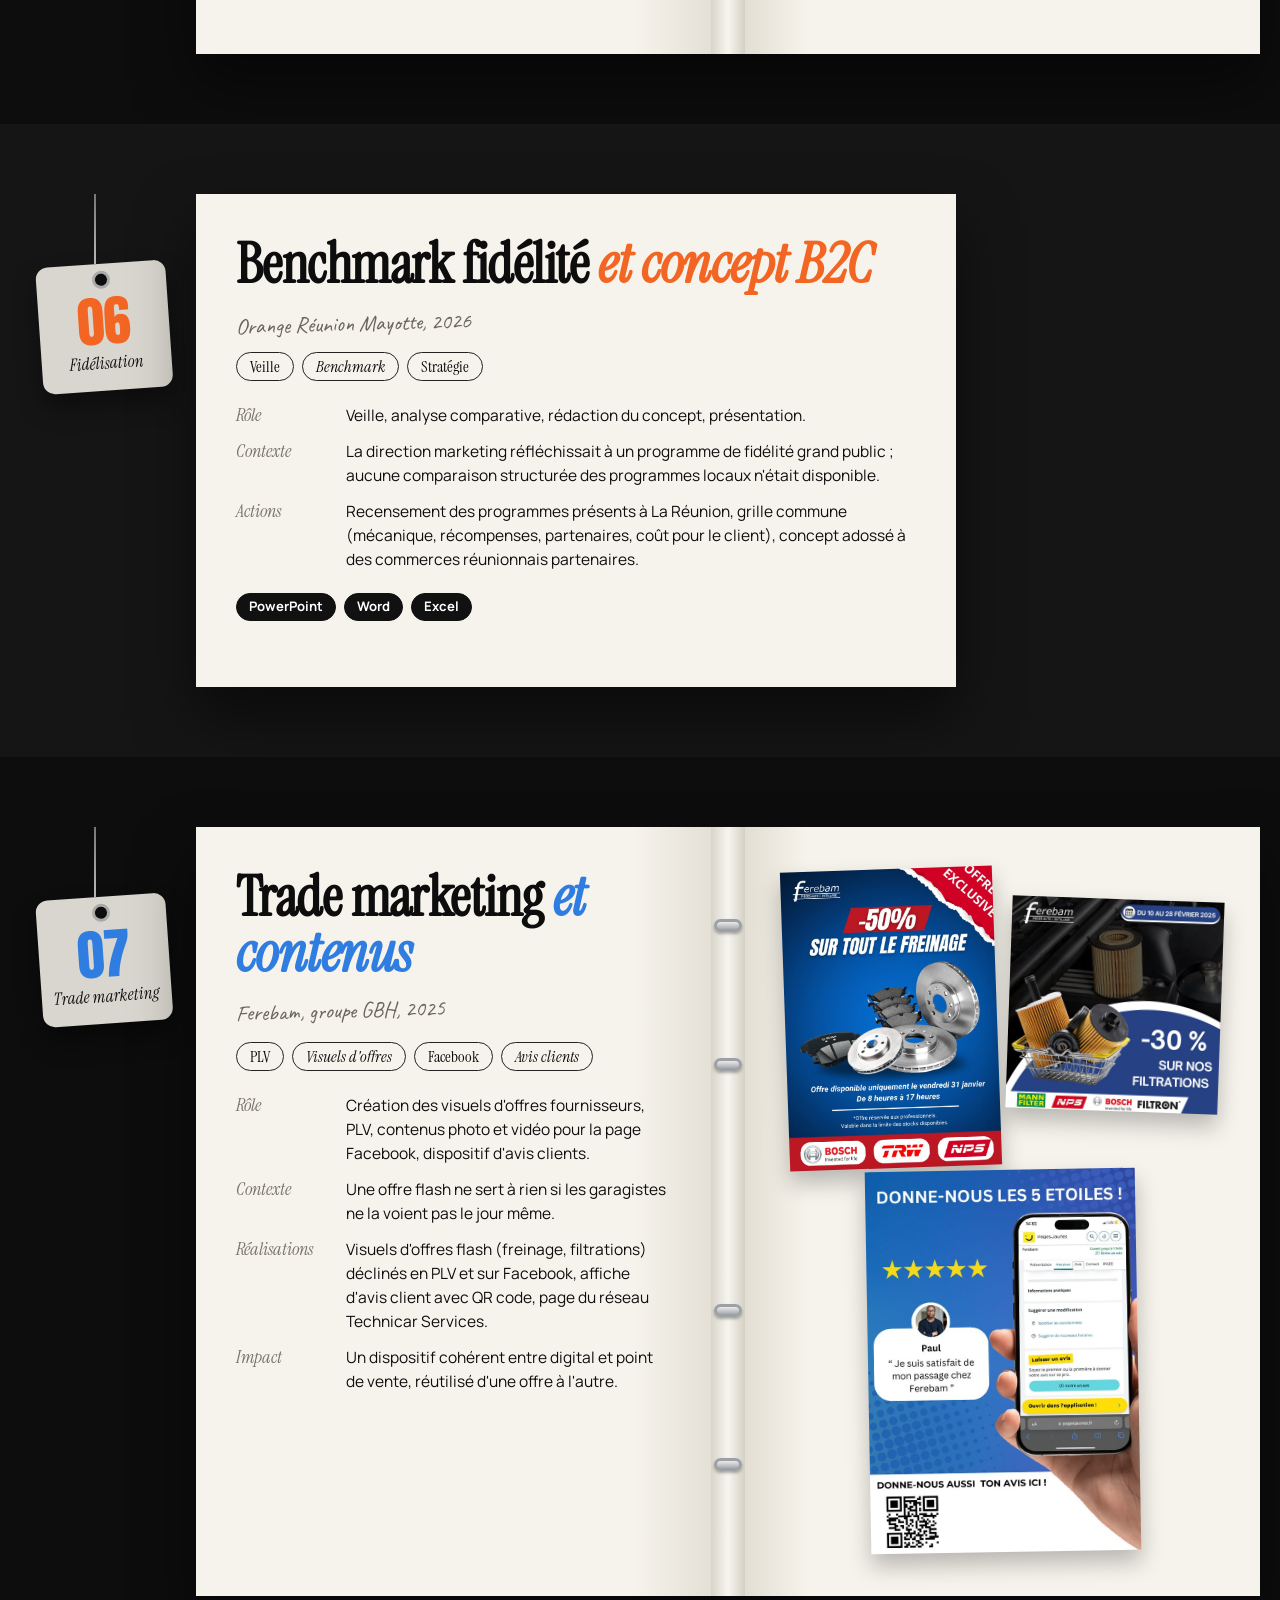
==== commit f7cec1ed: "Corrections : interlignes, cercle, note, pastille major, benchmark Co-Authored-By: Claude Opus 5.5 <" ====
--- a/index.html
+++ b/index.html
@@ -8,7 +8,7 @@
 <link rel="icon" href="data:image/svg+xml,%3Csvg xmlns='http://www.w3.org/2000/svg' viewBox='0 0 64 64'%3E%3Ccircle cx='32' cy='32' r='30' fill='%23f26522'/%3E%3Ctext x='32' y='42' font-family='Arial' font-weight='700' font-size='30' text-anchor='middle' fill='%230b0b0b'%3EIN%3C/text%3E%3C/svg%3E">
 <link rel="preconnect" href="https://fonts.googleapis.com"><link rel="preconnect" href="https://fonts.gstatic.com" crossorigin>
 <link rel="stylesheet" href="https://fonts.googleapis.com/css2?family=Anton&family=Instrument+Serif:ital@0;1&family=Manrope:wght@400;500;700;800&family=Caveat:wght@600&display=swap">
-<link rel="stylesheet" href="style.css?v=4">
+<link rel="stylesheet" href="style.css?v=6">
 </head>
 <body>
 
@@ -447,7 +447,7 @@
 </div></section>
 <section class="proj c-orange" id="p6"><div class="wrap row">
   <div class="hangtag"><span class="string"></span><div class="card"><b>06</b><span>Fidélisation</span></div></div>
-  <div class="book reveal">
+  <div class="book solo reveal">
     <div class="pg l">
       <h3 class="ptitle">Benchmark fidélité <em>et concept B2C</em></h3>
       <span class="when">Orange Réunion Mayotte, 2026</span>
@@ -456,14 +456,8 @@
         <div><dt>Rôle</dt><dd>Veille, analyse comparative, rédaction du concept, présentation.</dd></div>
         <div><dt>Contexte</dt><dd>La direction marketing réfléchissait à un programme de fidélité grand public ; aucune comparaison structurée des programmes locaux n'était disponible.</dd></div>
         <div><dt>Actions</dt><dd>Recensement des programmes présents à La Réunion, grille commune (mécanique, récompenses, partenaires, coût pour le client), concept adossé à des commerces réunionnais partenaires.</dd></div>
-        <div><dt>Résultat</dt><dd>Un comparatif de référence et un concept documenté remis à la direction, avec un premier partenaire local identifié et le constat qu'aucun opérateur télécom ne propose encore ce type de programme à La Réunion.</dd></div>
       </dl>
       <div class="tools pills"><span class="pill">PowerPoint</span><span class="pill">Word</span><span class="pill">Excel</span></div>
-    </div>
-    <div class="spine" aria-hidden="true"><i></i><i></i><i></i><i></i></div>
-    <div class="pg r">
-      <div class="schema"><div>Client</div><div>Orange</div><div>Commerces partenaires</div></div>
-      <p class="cap">des avantages chez des commerces locaux plutôt que des remises sur les seuls produits Orange</p>
     </div>
   </div>
 </div></section>
@@ -572,5 +566,10 @@
   });
 })();
 </script>
+<script>
+/* Ajuste le texte circulaire pour qu'il fasse exactement le tour, sans chevauchement */
+(function(){function fit(){document.querySelectorAll('.badge svg.arc').forEach(function(svg){var t=svg.querySelector('text'),p=svg.querySelector('path');if(!t||!p)return;var L=p.getTotalLength(),fs=25;t.style.fontSize=fs+'px';var w=t.getComputedTextLength();if(w>0){t.style.fontSize=(fs*L*0.985/w)+'px'}})}
+if(document.fonts&&document.fonts.ready){document.fonts.ready.then(fit)}else{addEventListener('load',fit)}})();
+</script>
 </body>
 </html>
--- a/style.css
+++ b/style.css
@@ -363,3 +363,64 @@
 .cover .best a:hover{transform:translateY(-2px)}
 .cover .best b{font-family:var(--anton);font-weight:400;font-size:1.35rem;color:var(--red)}
 @media(max-width:700px){.cover .bot{grid-template-columns:1fr}.cover .quote{justify-self:start;text-align:left}.cover .best{justify-content:flex-start}}
+
+/* ===== MOBILE (refonte affichage téléphone, 04/11/2026) ===== */
+@media(max-width:700px){
+  /* Couverture : titre lisible en haut, photo entière, textes dessous */
+  .cover{height:auto;max-height:none;min-height:0}
+  .cover .top{padding-top:78px;font-size:.7rem;letter-spacing:.12em;gap:10px}
+  .cover .word{position:relative;top:auto;transform:none;margin-top:22px;font-size:23vw;line-height:.82;letter-spacing:-.01em}
+  .cover .me{position:relative;left:auto;transform:none;display:block;height:auto;width:84%;max-width:360px;margin:-15vw auto 0;filter:drop-shadow(0 20px 30px rgba(0,0,0,.5))}
+  .cover .bot{margin-top:-70px;padding-top:70px;padding-bottom:34px;gap:18px;background:linear-gradient(180deg,transparent 0,rgba(11,11,11,.88) 70px,#0b0b0b 100%)}
+  .cover .label{margin-bottom:12px;transform:rotate(-2deg)}
+  .cover .label .box{font-size:.74rem;letter-spacing:.05em;padding:7px 12px 5px;white-space:nowrap}
+  .cover .role{font-size:1.9rem}
+  .cover .best{gap:8px;margin-bottom:16px}
+  .cover .best a{font-size:.82rem;padding:7px 14px}
+  .cover .best b{font-size:1.2rem}
+  .cover .quote q{font-size:1.45rem}
+
+  /* Bonjour : la flèche « appelez-moi » passe sous le prénom */
+  .hello{padding:96px 0 70px}
+  .hello h2{font-size:17vw;margin-bottom:22px}
+  .callme{position:static;display:flex;margin:14px 0 4px;font-size:1.25rem;transform:rotate(-3deg)}
+  .callme svg{width:40px;height:30px;margin-top:0;transform:rotate(-60deg)}
+  .hello h2 .nm{display:inline-flex;flex-direction:column;align-items:flex-start}
+  .hello h2 svg.ring{height:62%}
+  .circle-wrap{max-width:330px}
+  .circle-wrap .sticker{right:0;font-size:1.15rem;max-width:150px;padding:8px 12px}
+
+  /* Travaillons ensemble : badge contenu dans l'écran */
+  .work{padding:80px 0}
+  .work .grid{gap:30px}
+  .work .grid>*{min-width:0}
+  .badge{max-width:320px}
+  .badge svg.arc text{font-size:27px}
+  .work h2{font-size:15vw}
+  .work .dispo{font-size:1.2rem;margin:14px 0 24px}
+  .crow{flex-wrap:wrap;gap:4px 10px}
+  .contactline{gap:14px 28px;margin-top:34px}
+  .crow code,.crow a{overflow-wrap:anywhere;min-width:0}
+
+  /* Sécurité générale contre le défilement horizontal */
+  .collage .bub{left:auto;right:8px;font-size:2rem}
+  img{max-width:100%}
+}
+
+/* ===== Corrections du 05/11/2026 ===== */
+/* Plus d'air entre les lignes des grands titres */
+.anton{line-height:1.1}
+.evtitle .anton{line-height:1.1}
+.cover .word,.merci .word{line-height:.9}
+/* Note manuscrite : ne cache plus le visage */
+.circle-wrap .sticker{top:auto;bottom:16%;right:-10px;transform:rotate(-5deg)}
+/* Pastille « Major de promo » : en haut à droite, ne cache plus la mention */
+.diploma .seal{bottom:auto;top:-30px;right:-18px}
+/* Benchmark : une seule page */
+.book.solo{grid-template-columns:1fr;max-width:760px}
+.book.solo .pg.l{background:#f6f3ec}
+@media(max-width:700px){
+  .circle-wrap .sticker{bottom:12%;right:-4px;max-width:140px}
+  .diploma .seal{width:76px;height:76px;top:-26px;right:-8px;font-size:.85rem}
+  .diploma{margin-top:30px}
+}
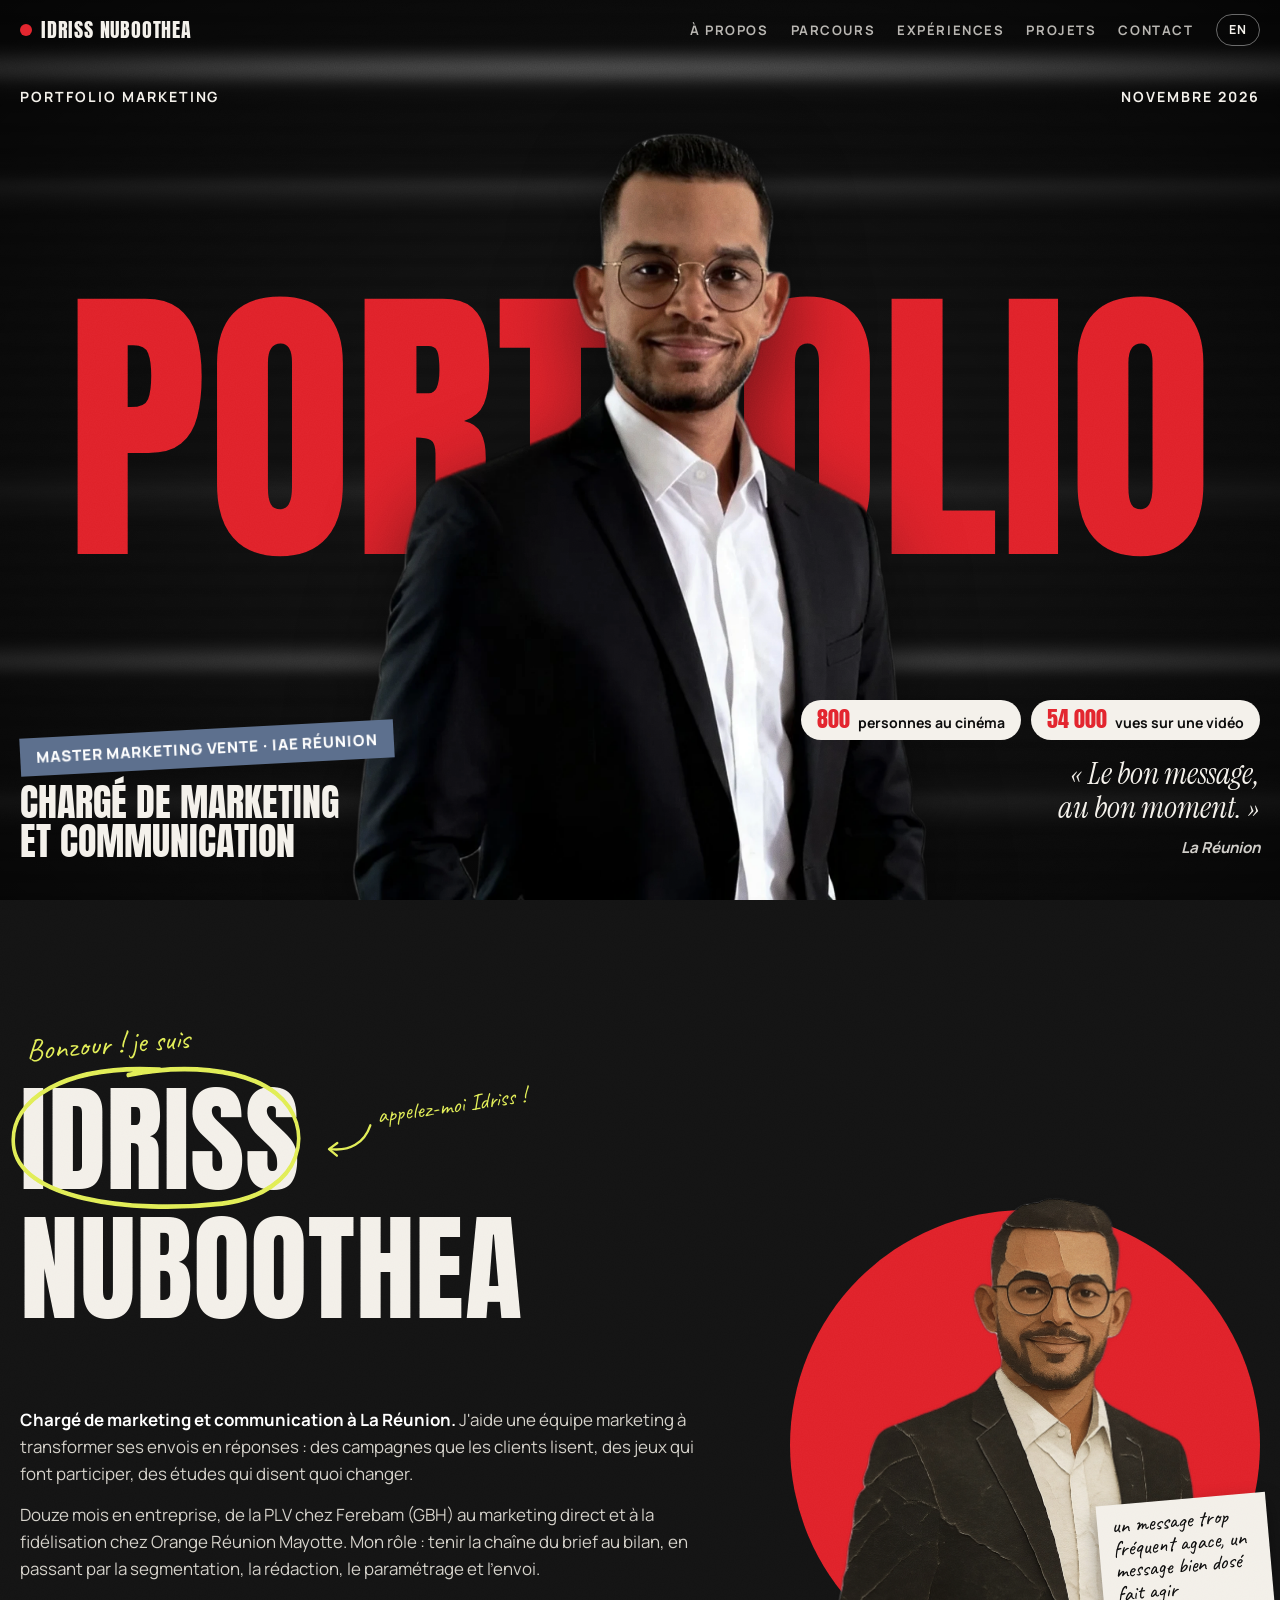
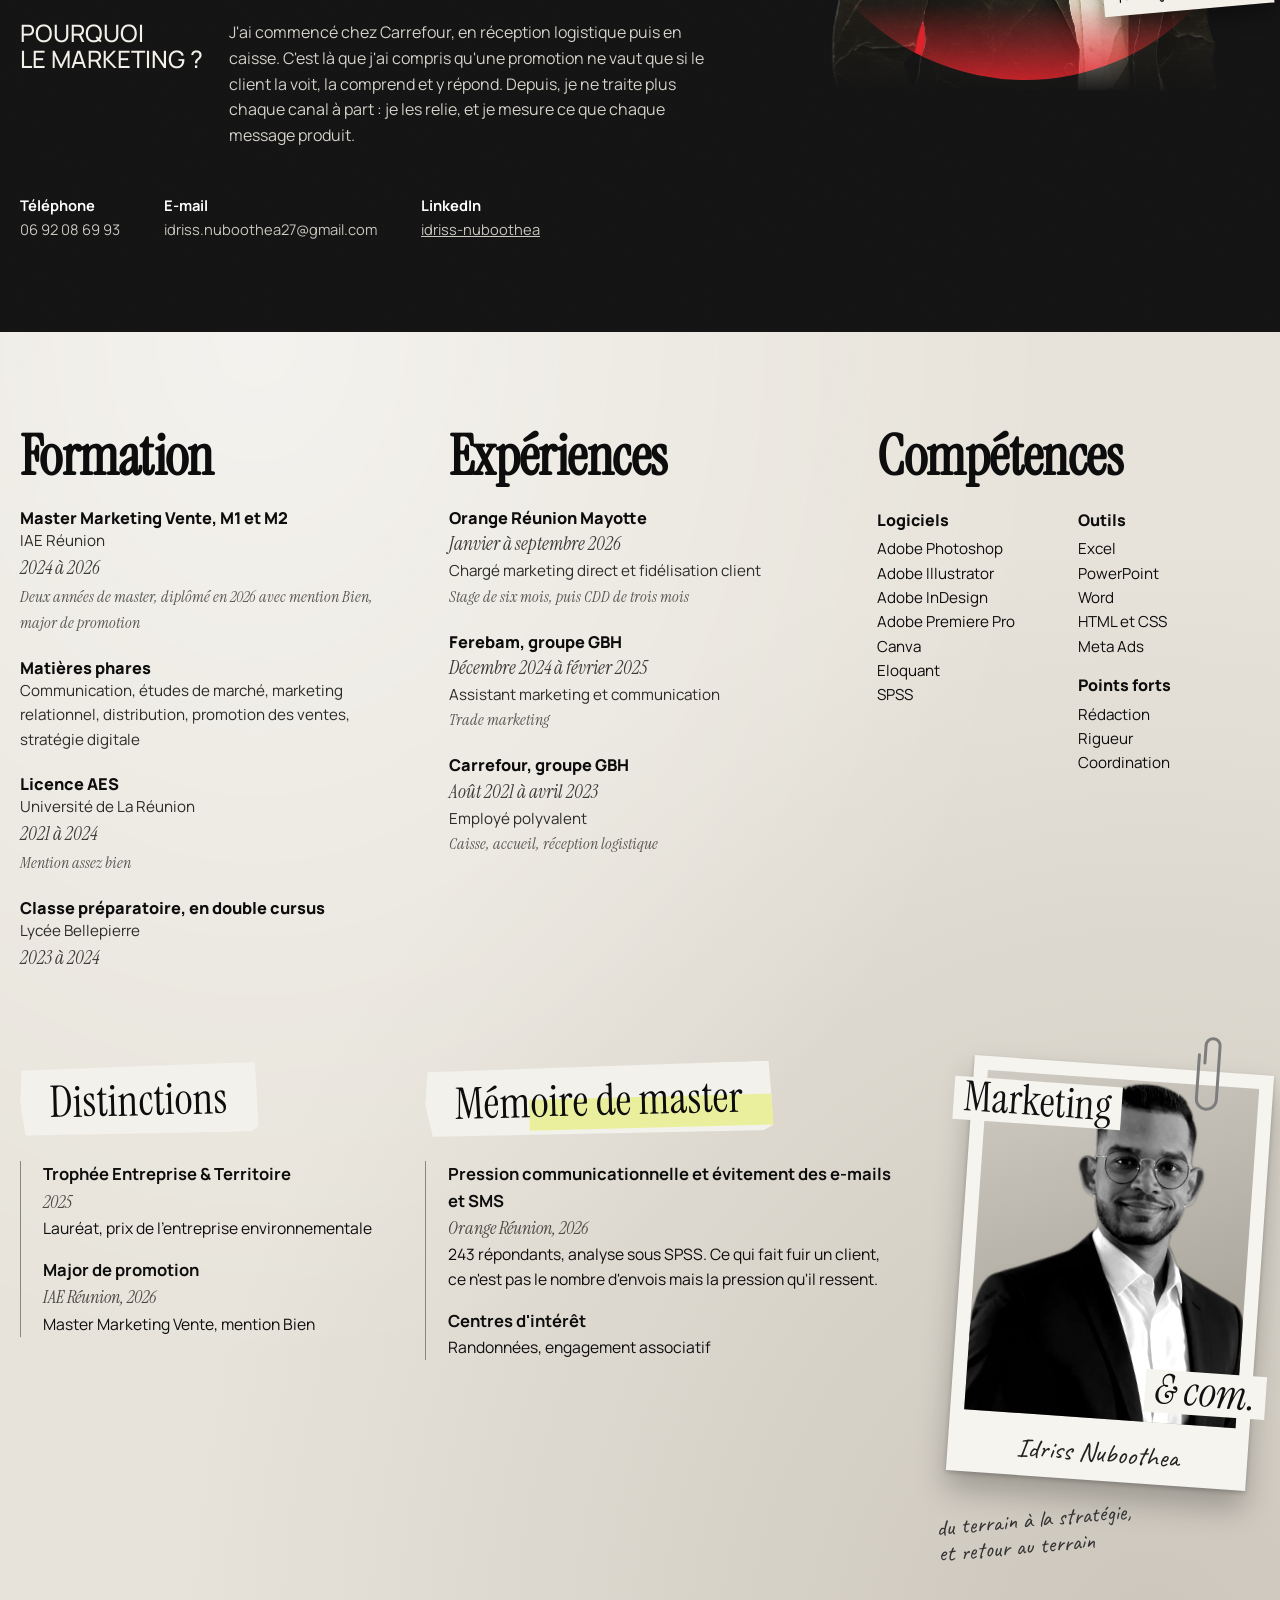
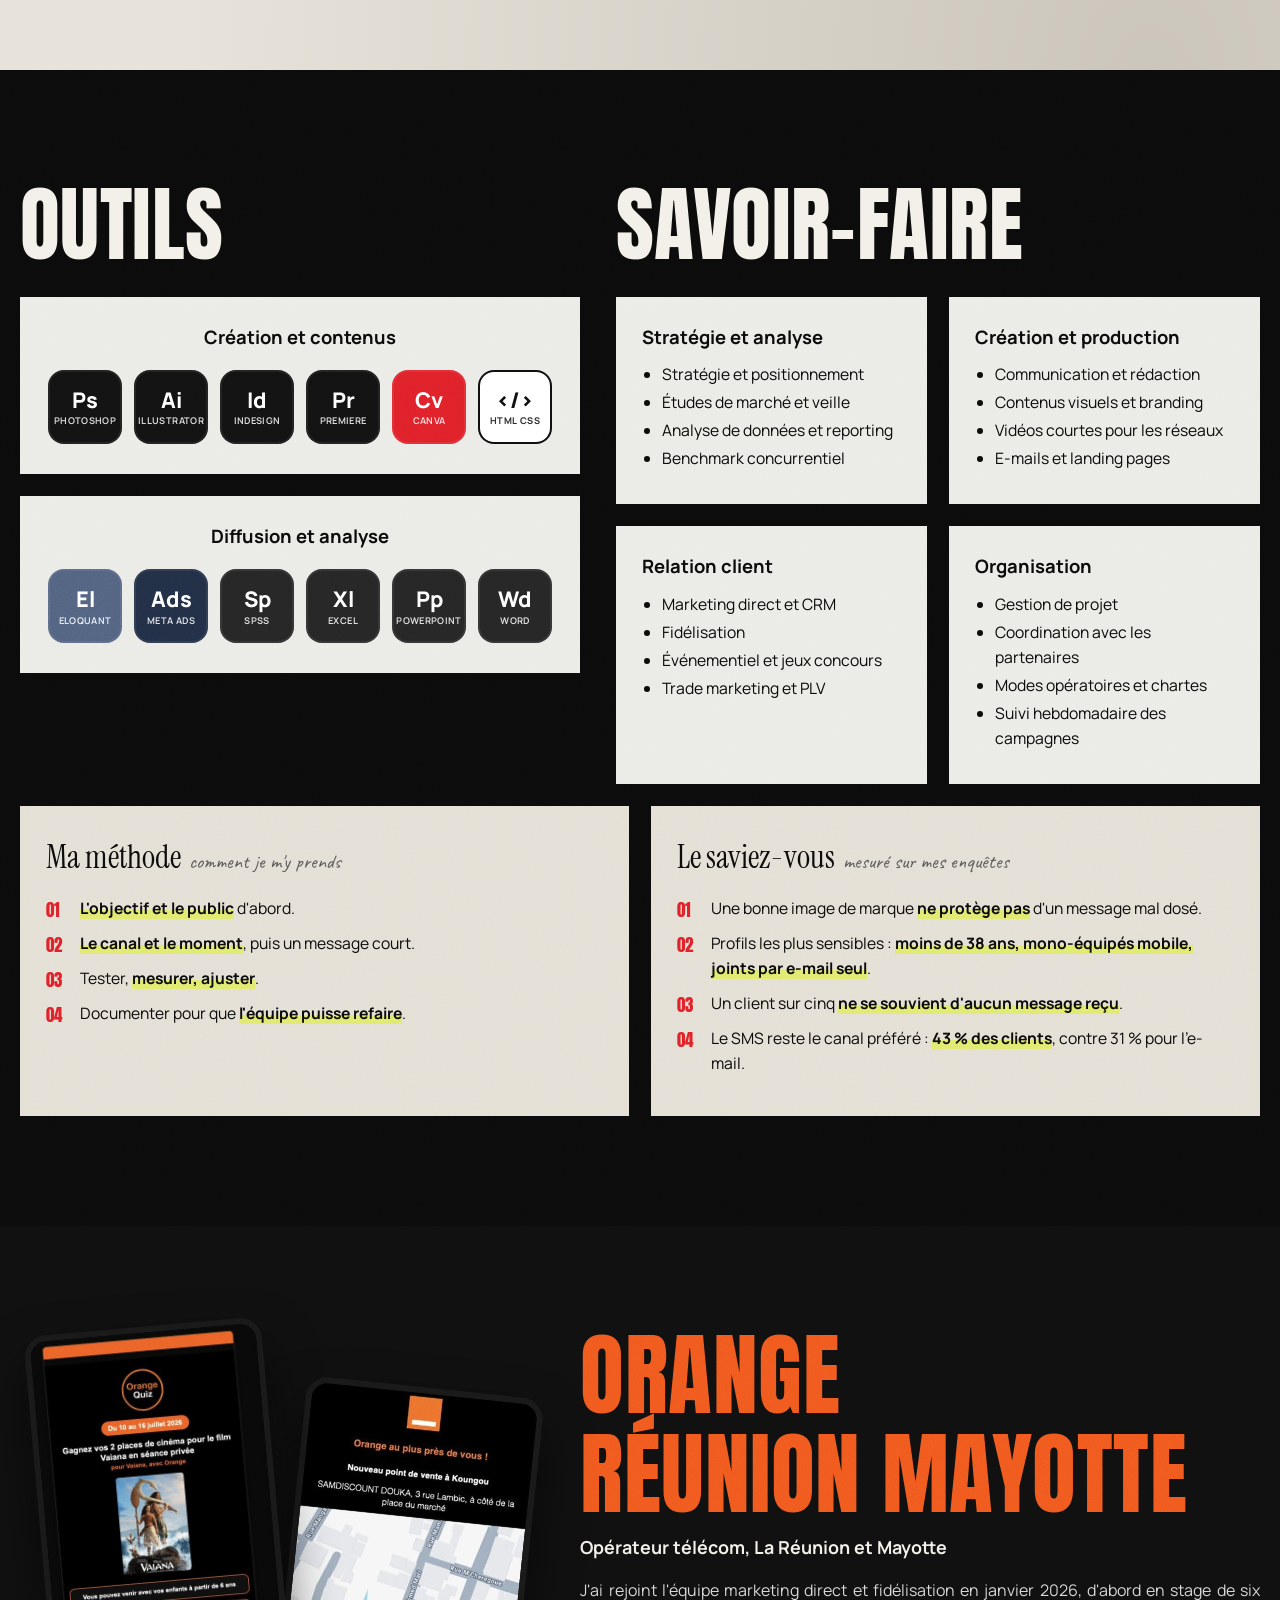
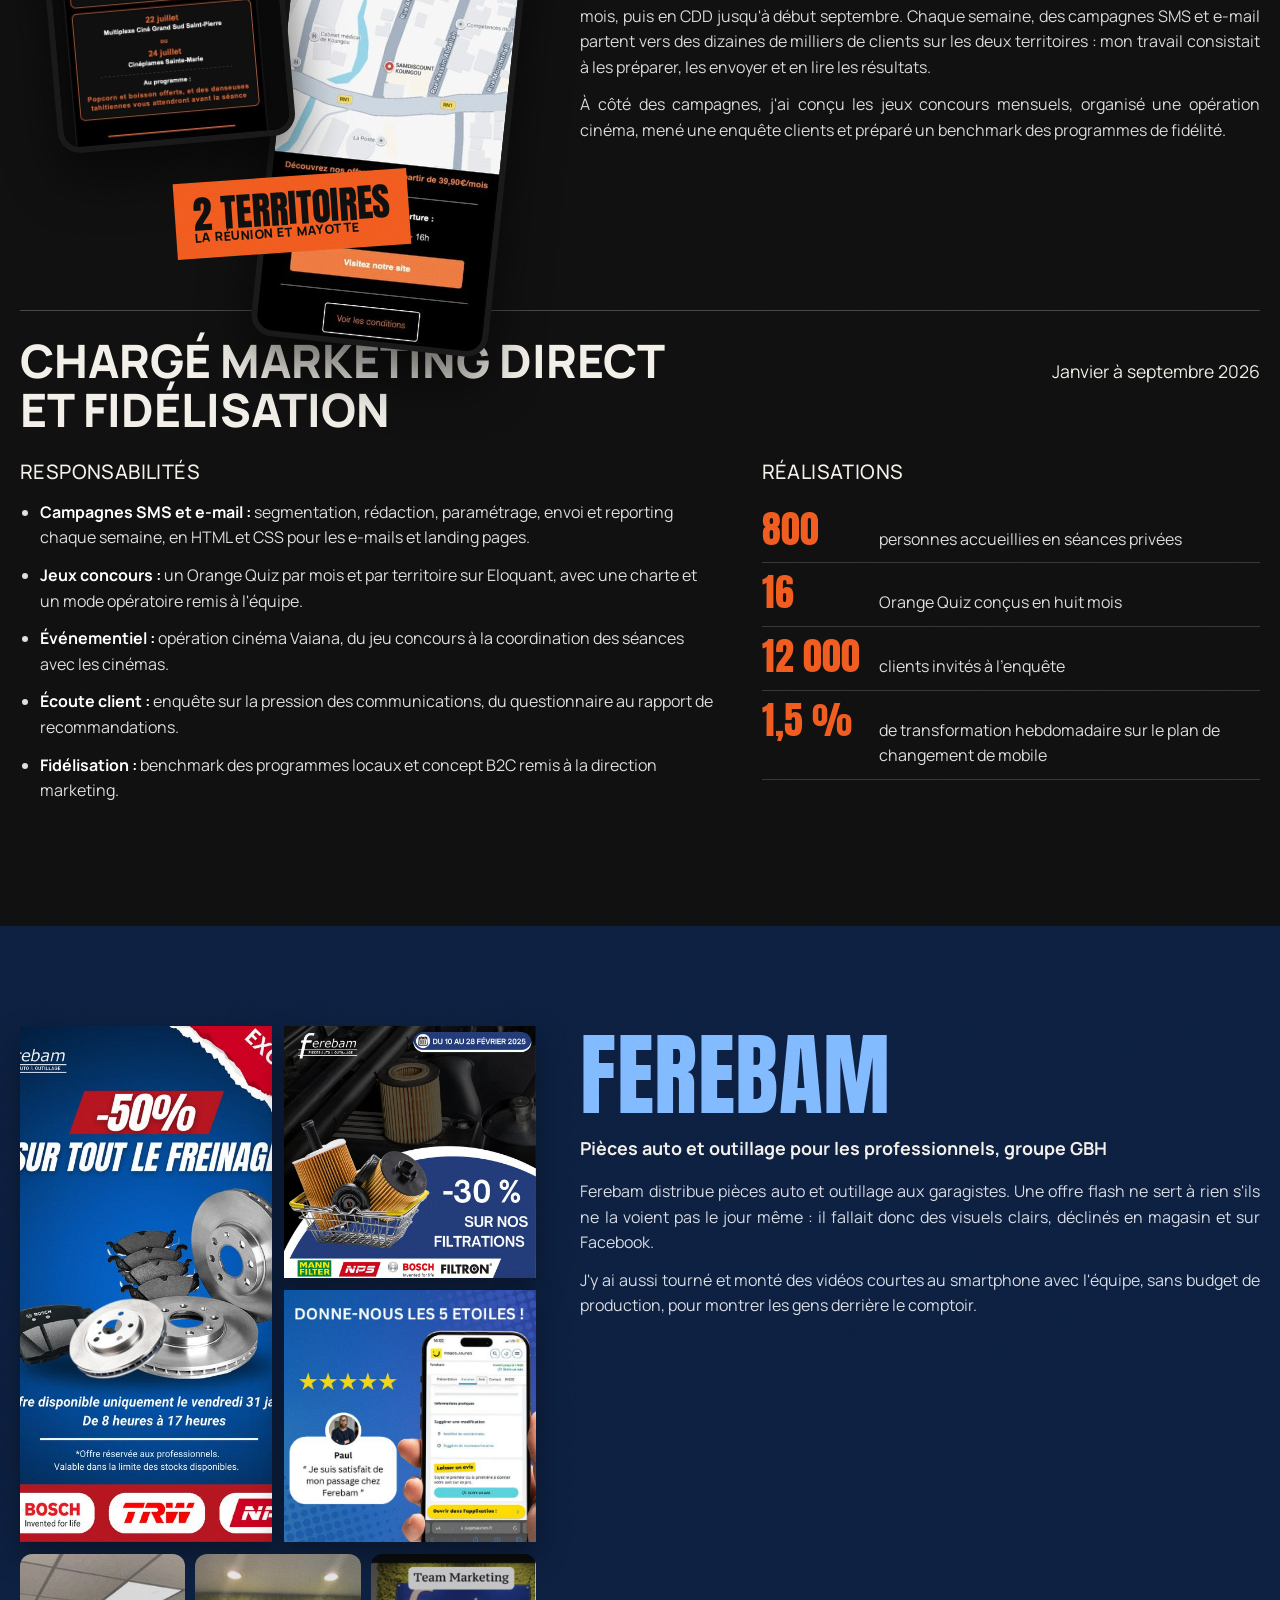
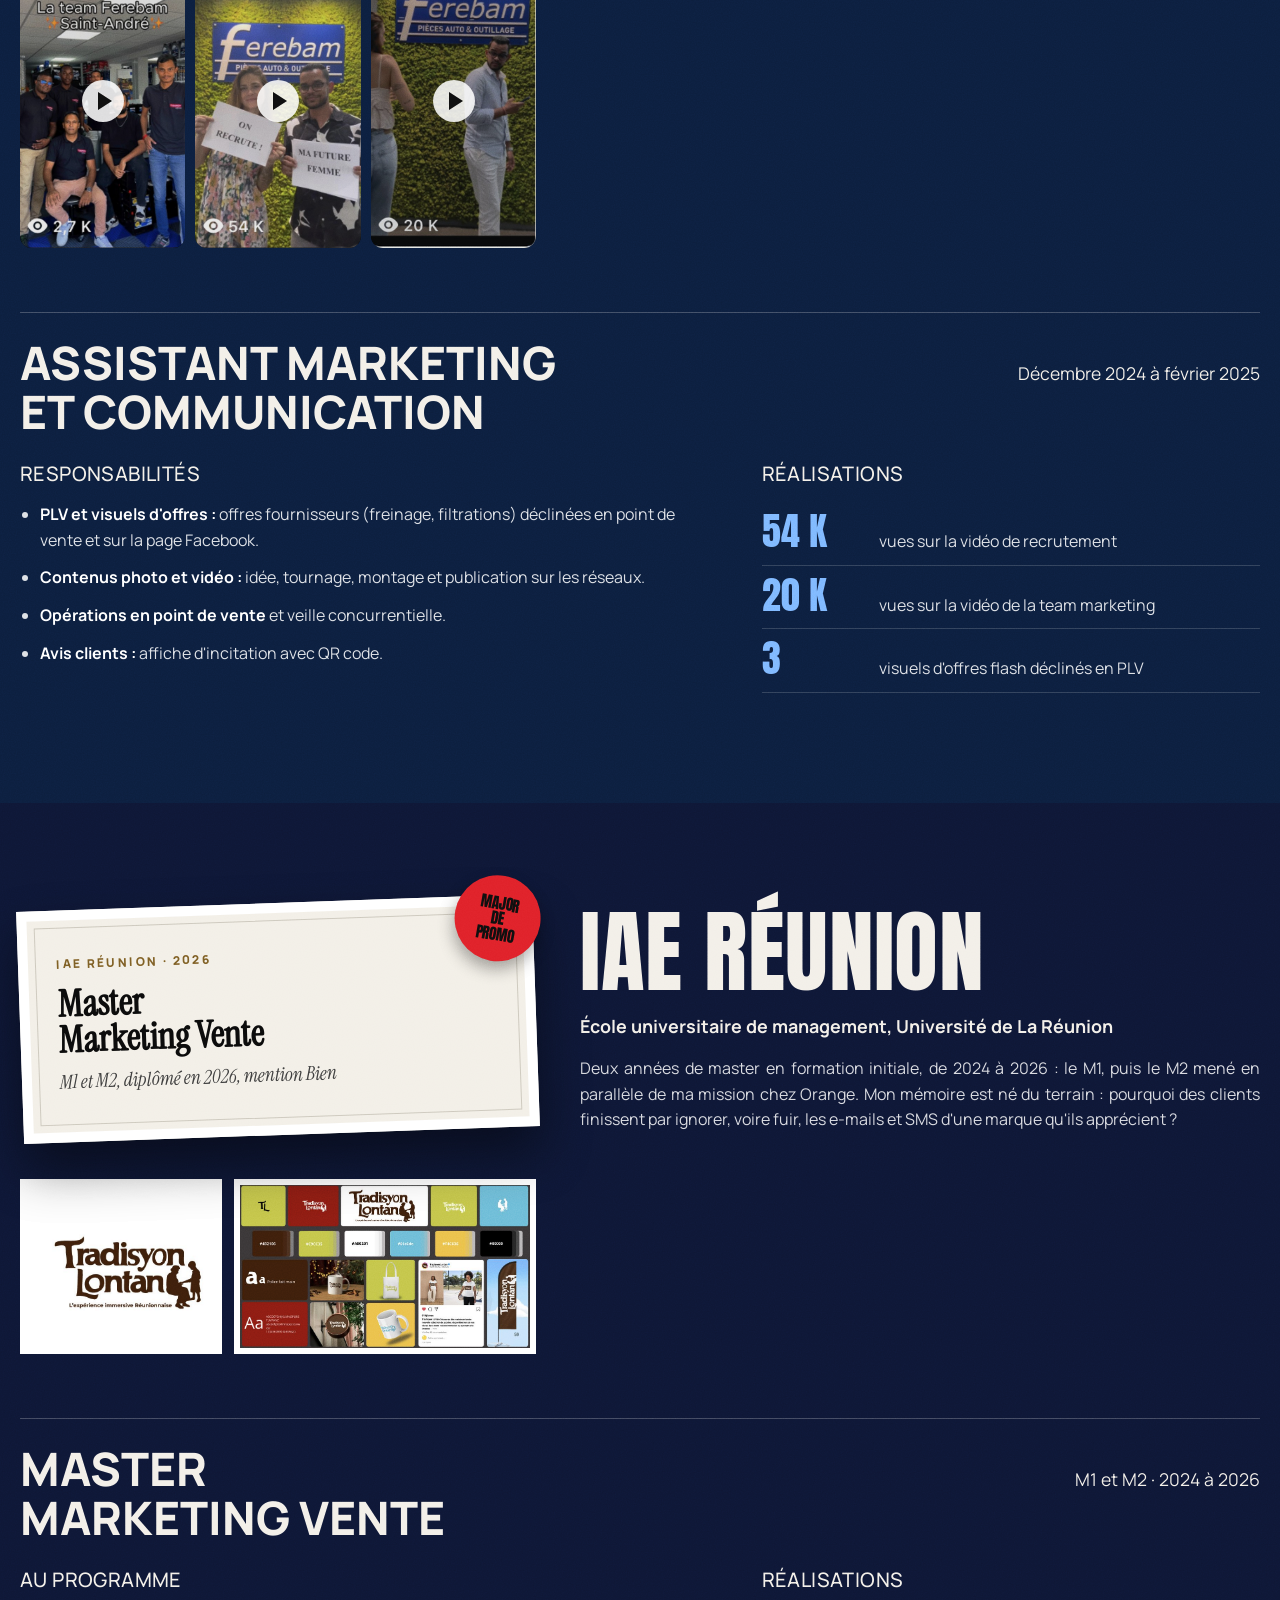
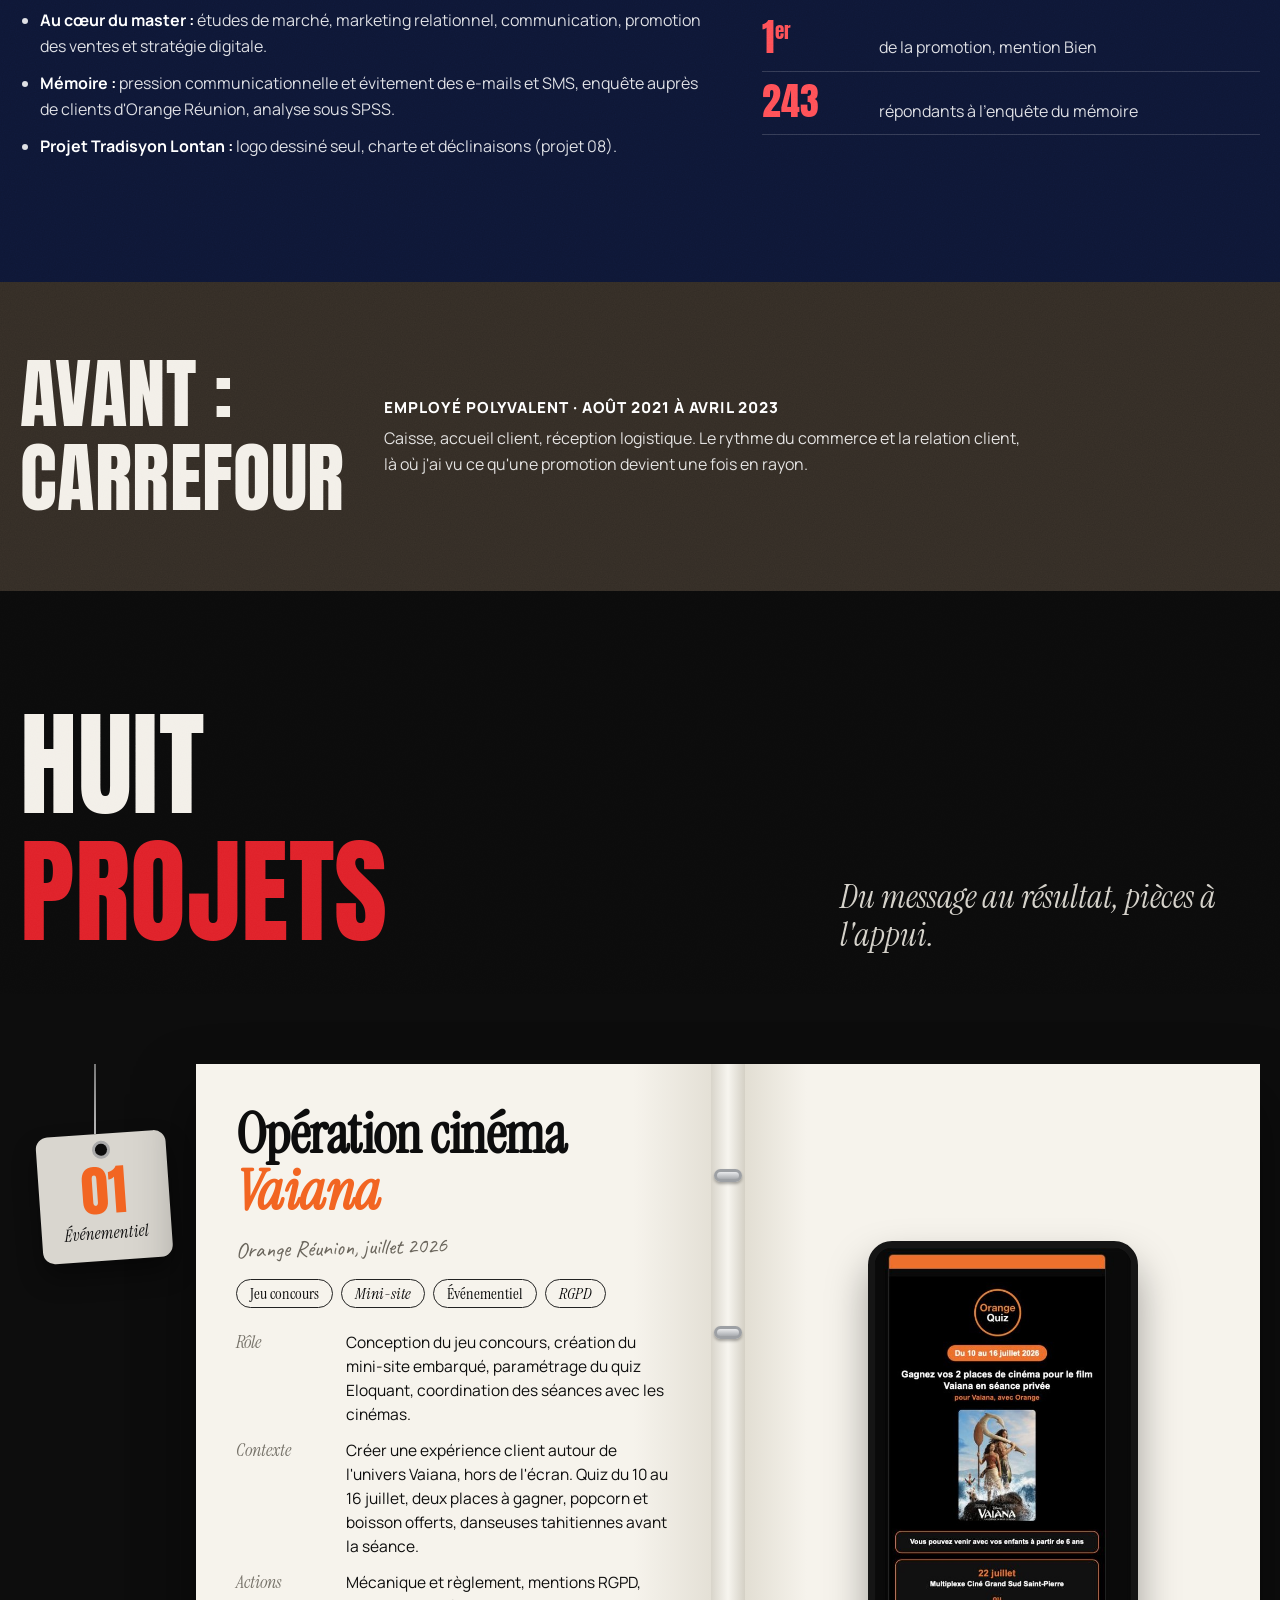
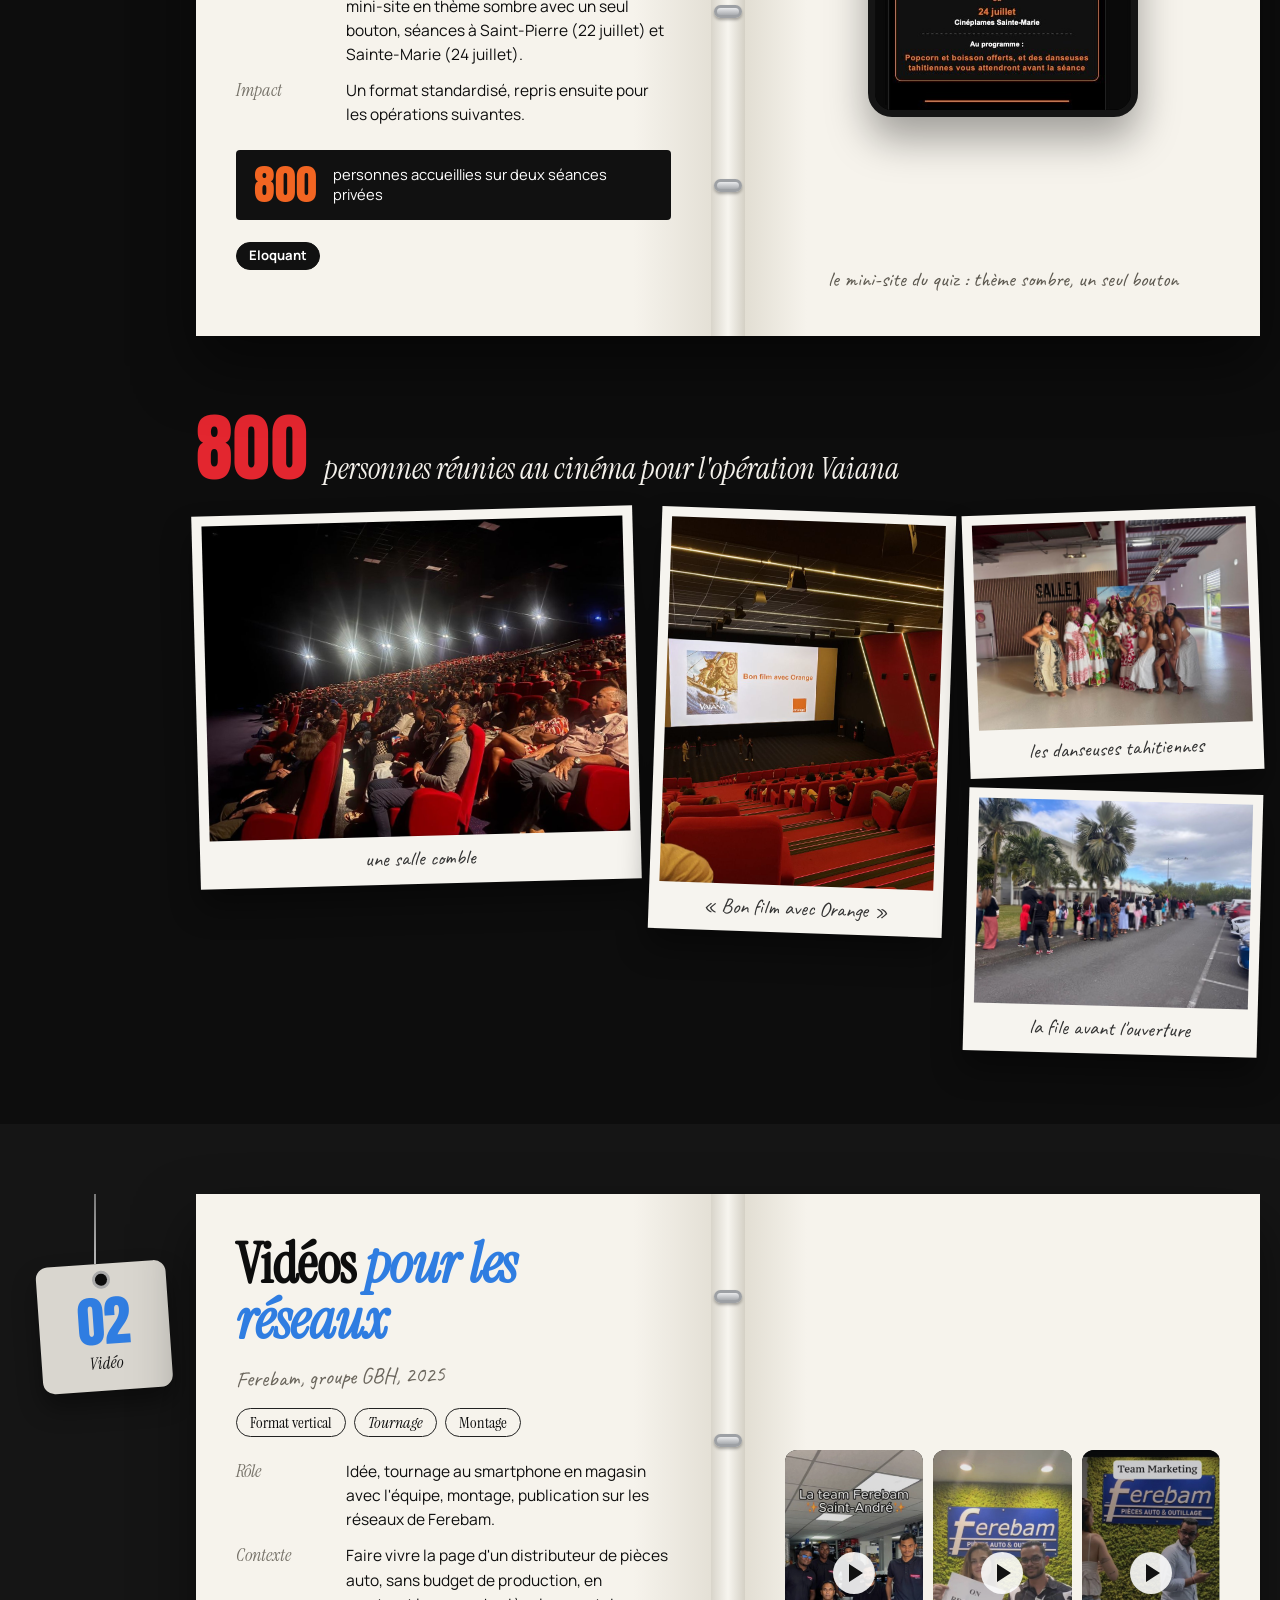
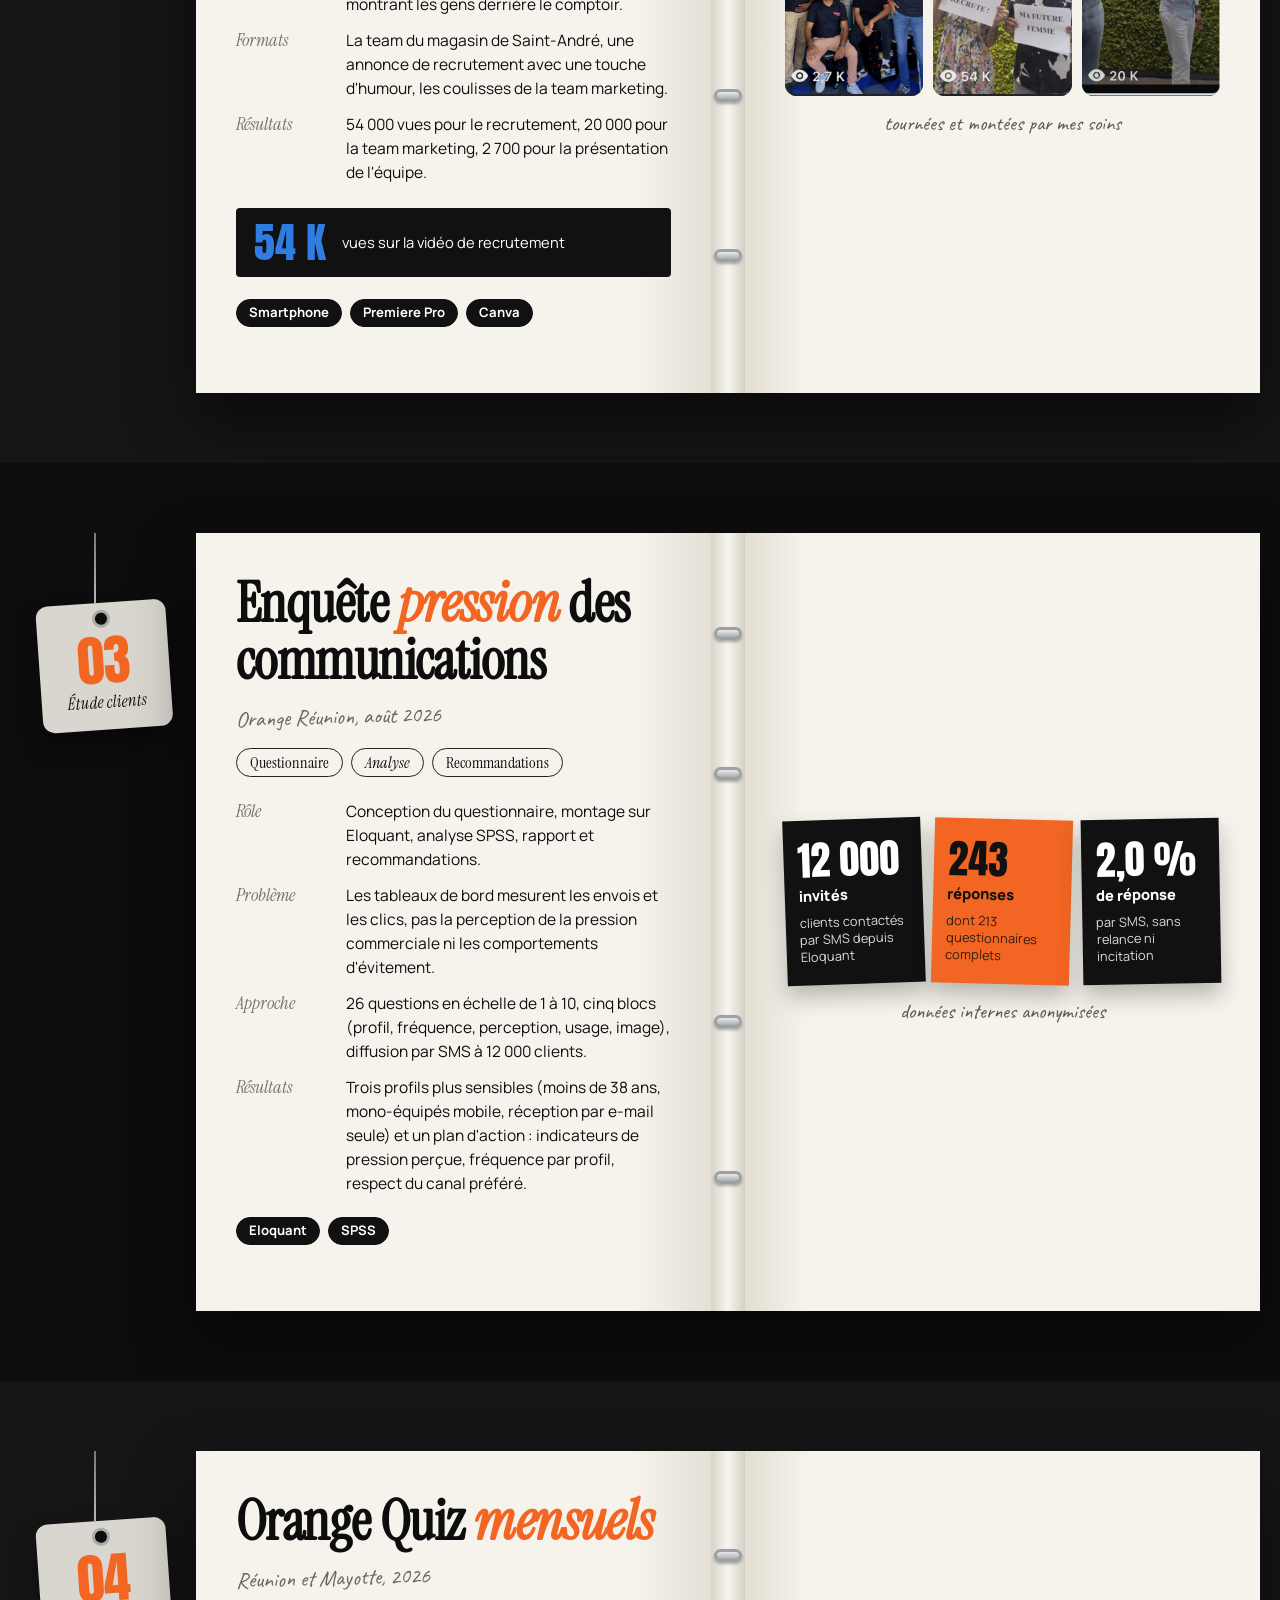
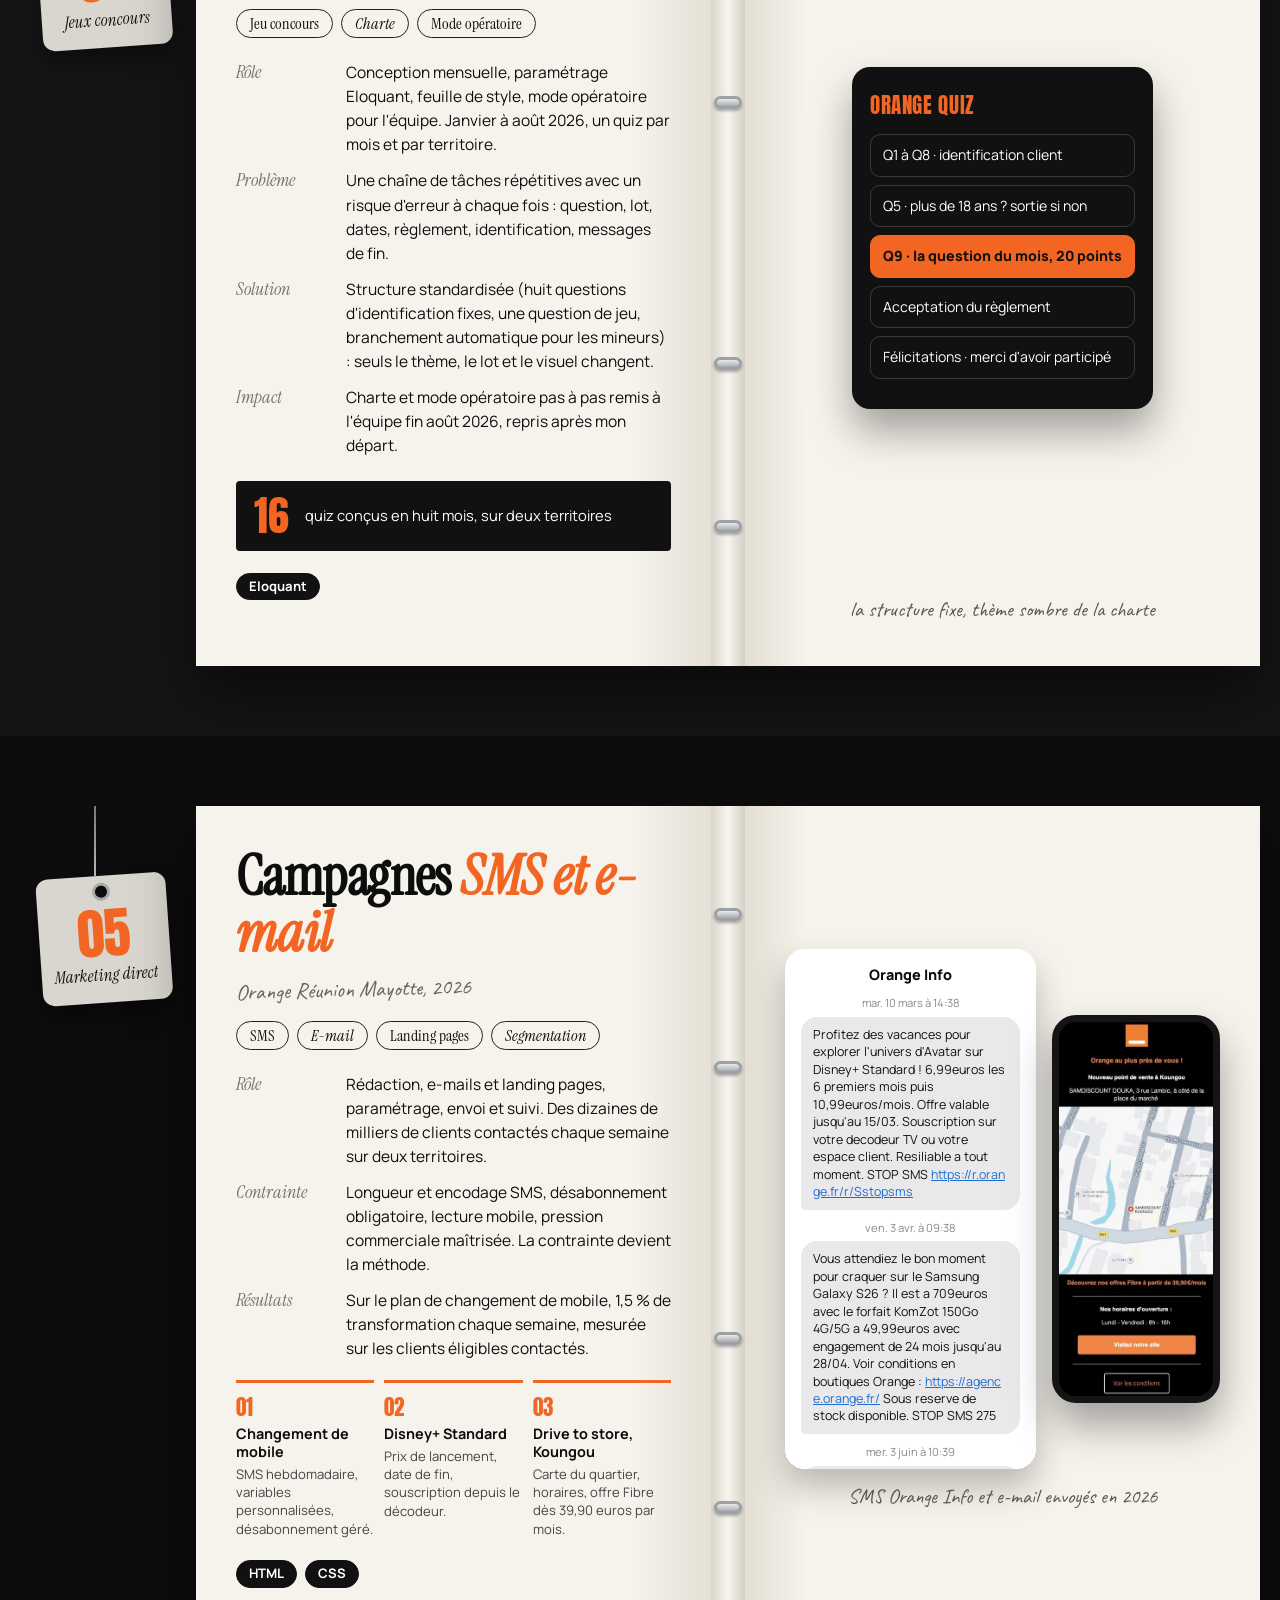
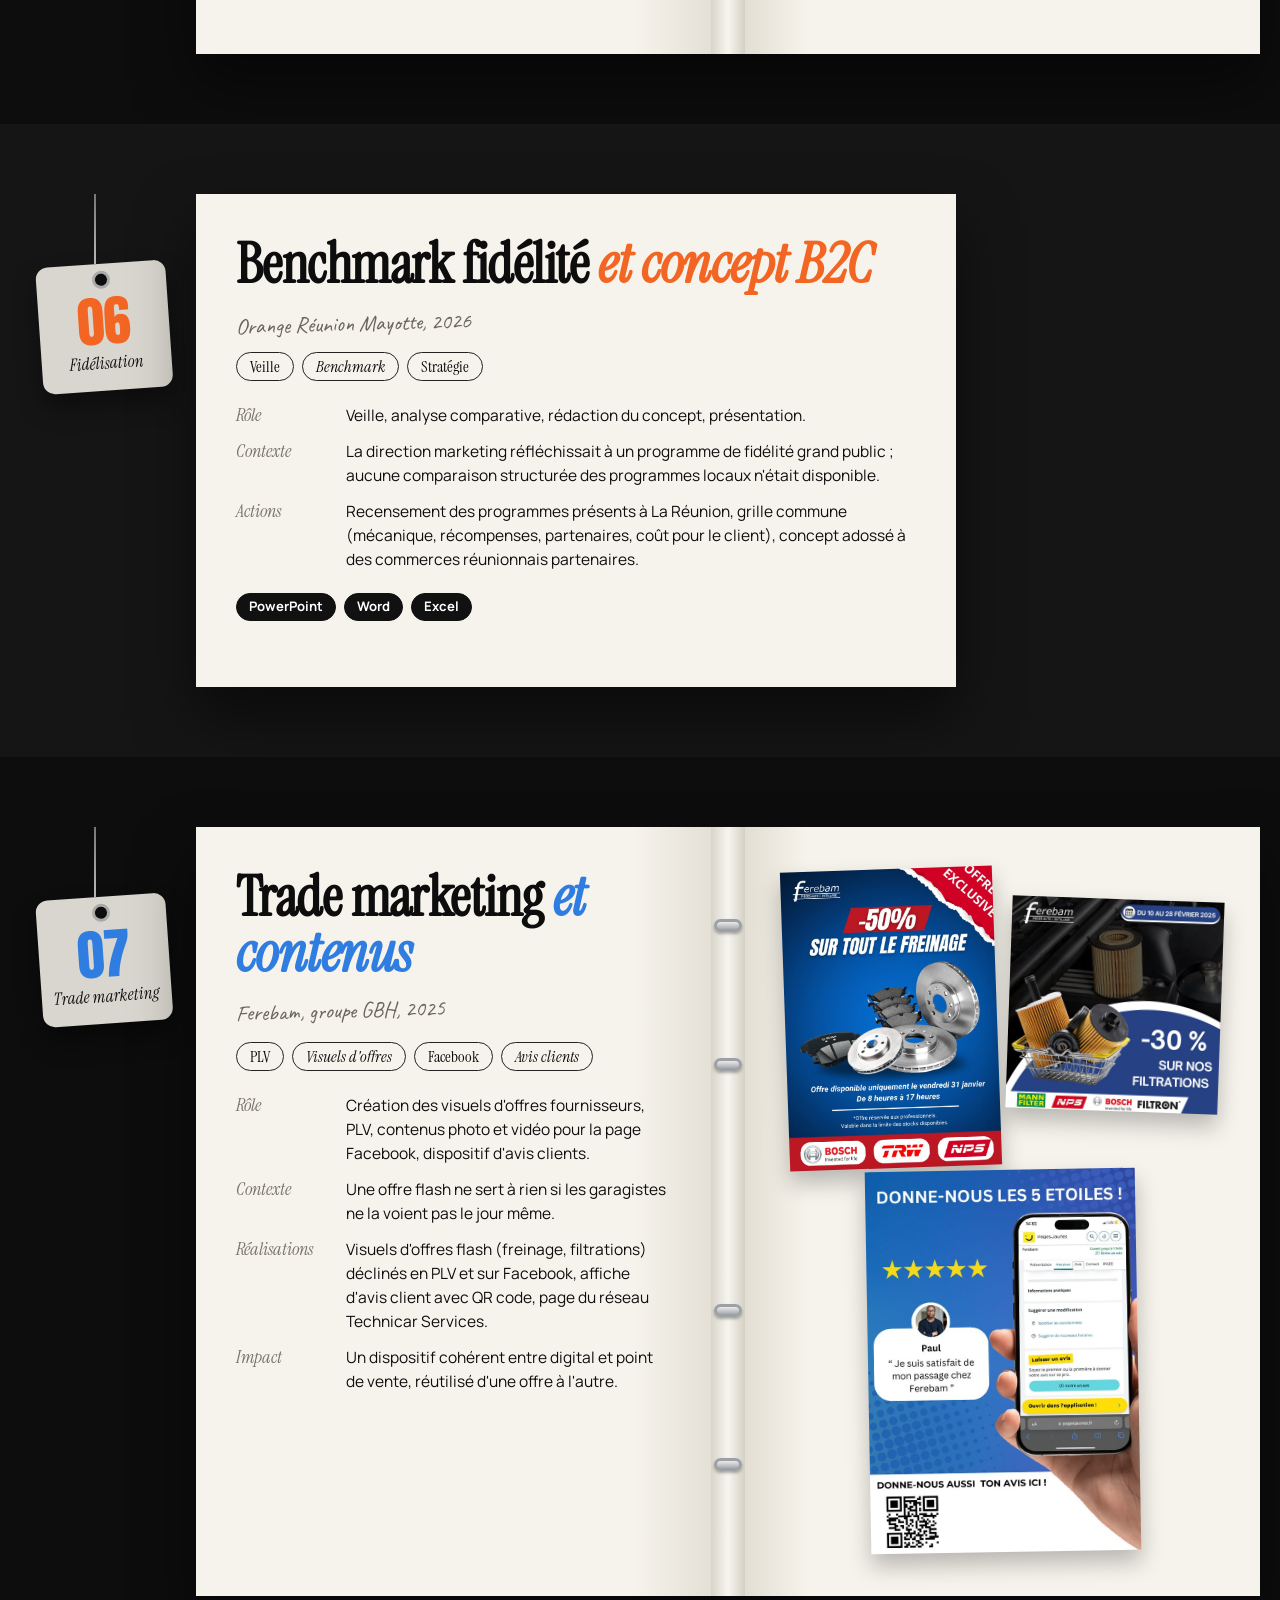
==== commit 9e36ae6d: "Licence AES : dates 2021 à 2024, CV générique mis à jour Co-Authored-By: Claude Opus 5.5 <noreply@an" ====
--- a/index.html
+++ b/index.html
@@ -8,7 +8,7 @@
 <link rel="icon" href="data:image/svg+xml,%3Csvg xmlns='http://www.w3.org/2000/svg' viewBox='0 0 64 64'%3E%3Ccircle cx='32' cy='32' r='30' fill='%23f26522'/%3E%3Ctext x='32' y='42' font-family='Arial' font-weight='700' font-size='30' text-anchor='middle' fill='%230b0b0b'%3EIN%3C/text%3E%3C/svg%3E">
 <link rel="preconnect" href="https://fonts.googleapis.com"><link rel="preconnect" href="https://fonts.gstatic.com" crossorigin>
 <link rel="stylesheet" href="https://fonts.googleapis.com/css2?family=Anton&family=Instrument+Serif:ital@0;1&family=Manrope:wght@400;500;700;800&family=Caveat:wght@600&display=swap">
-<link rel="stylesheet" href="style.css?v=6">
+<link rel="stylesheet" href="style.css?v=7">
 </head>
 <body>
 
@@ -80,7 +80,7 @@
         <h2>Formation</h2>
         <div class="entry"><b>Master Marketing Vente, M1 et M2</b><span>IAE Réunion</span><em>2024 à 2026</em><small>Deux années de master, diplômé en 2026 avec mention Bien, major de promotion</small></div>
         <div class="entry"><b>Matières phares</b><span>Communication, études de marché, marketing relationnel, distribution, promotion des ventes, stratégie digitale</span></div>
-        <div class="entry"><b>Licence AES</b><span>Université de La Réunion</span><em>2024</em><small>Mention assez bien</small></div>
+        <div class="entry"><b>Licence AES</b><span>Université de La Réunion</span><em>2021 à 2024</em><small>Mention assez bien</small></div>
         <div class="entry"><b>Classe préparatoire, en double cursus</b><span>Lycée Bellepierre</span><em>2023 à 2024</em></div>
       </div>
       <div class="reveal">
@@ -513,7 +513,7 @@
     <div class="badge reveal">
       <div class="disc"></div>
       <svg class="arc" viewBox="0 0 500 500" aria-hidden="true"><defs><path id="circ" d="M250,250 m-212,0 a212,212 0 1,1 424,0 a212,212 0 1,1 -424,0"/></defs><text><textPath href="#circ">LE PORTFOLIO MONTRE · L'ÉCHANGE CONVAINC · LE PORTFOLIO MONTRE · L'ÉCHANGE CONVAINC ·</textPath></text></svg>
-      <div class="ph"><img src="img/photo.jpg" alt="Idriss Nuboothea" loading="lazy"></div>
+      <div class="ph"><img src="img/photo_rond.jpg" alt="Idriss Nuboothea" loading="lazy"></div>
     </div>
     <div class="reveal">
       <h2 class="anton">Travaillons<br>ensemble</h2>
@@ -568,8 +568,8 @@
 </script>
 <script>
 /* Ajuste le texte circulaire pour qu'il fasse exactement le tour, sans chevauchement */
-(function(){function fit(){document.querySelectorAll('.badge svg.arc').forEach(function(svg){var t=svg.querySelector('text'),p=svg.querySelector('path');if(!t||!p)return;var L=p.getTotalLength(),fs=25;t.style.fontSize=fs+'px';var w=t.getComputedTextLength();if(w>0){t.style.fontSize=(fs*L*0.985/w)+'px'}})}
-if(document.fonts&&document.fonts.ready){document.fonts.ready.then(fit)}else{addEventListener('load',fit)}})();
+(function(){function fit(){document.querySelectorAll('.badge svg.arc').forEach(function(svg){var t=svg.querySelector('text'),p=svg.querySelector('path');if(!t||!p)return;var L=p.getTotalLength(),fs=25;t.style.fontSize=fs+'px';var w=t.getComputedTextLength();if(w>0){t.style.fontSize=(fs*L*0.97/w)+'px'}})}
+fit();if(document.fonts){document.fonts.ready.then(fit);if(document.fonts.load){document.fonts.load('800 25px Manrope').then(fit)}}addEventListener('load',fit);setTimeout(fit,1500);addEventListener('resize',fit)})();
 </script>
 </body>
 </html>
--- a/style.css
+++ b/style.css
@@ -424,3 +424,6 @@
   .diploma .seal{width:76px;height:76px;top:-26px;right:-8px;font-size:.85rem}
   .diploma{margin-top:30px}
 }
+/* Photo ronde recentrée (05/11/2026) */
+.badge .ph img{transform:none;object-position:50% 50%}
+.badge .ph{background:#eee}
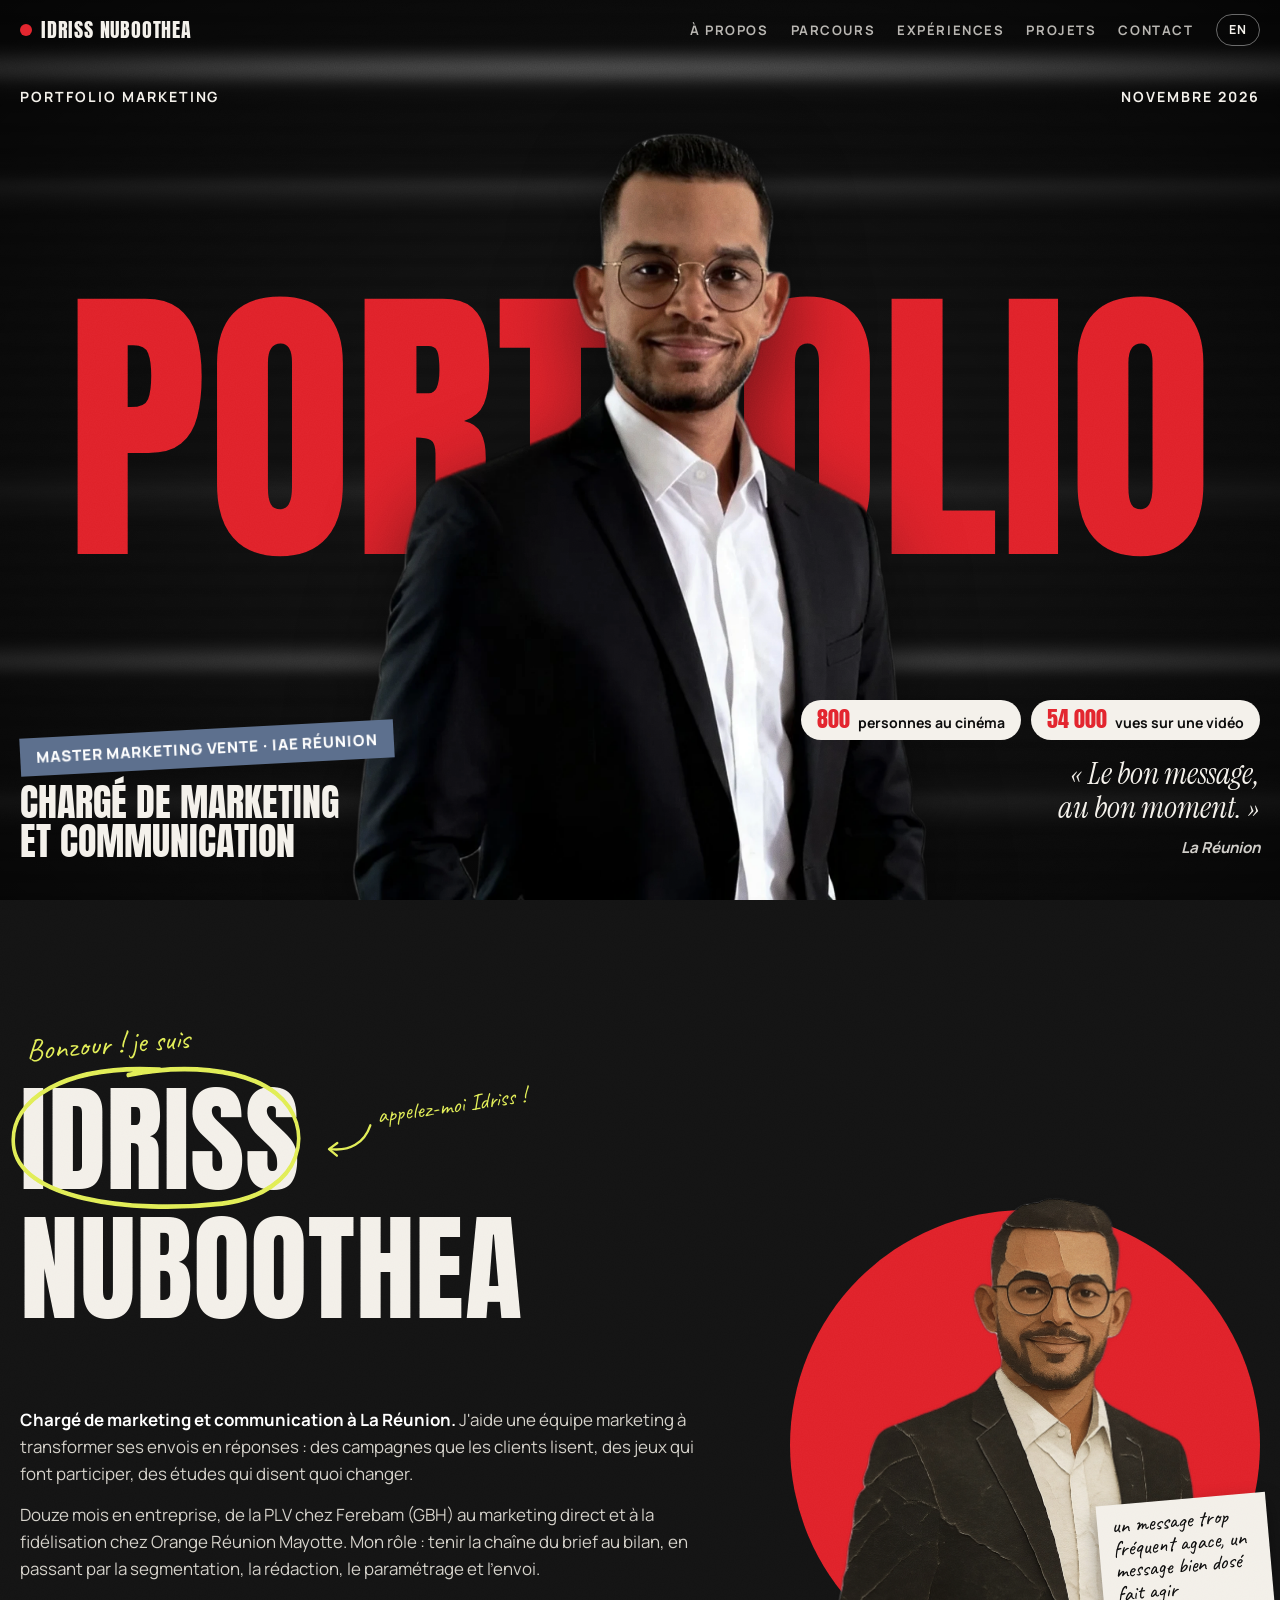
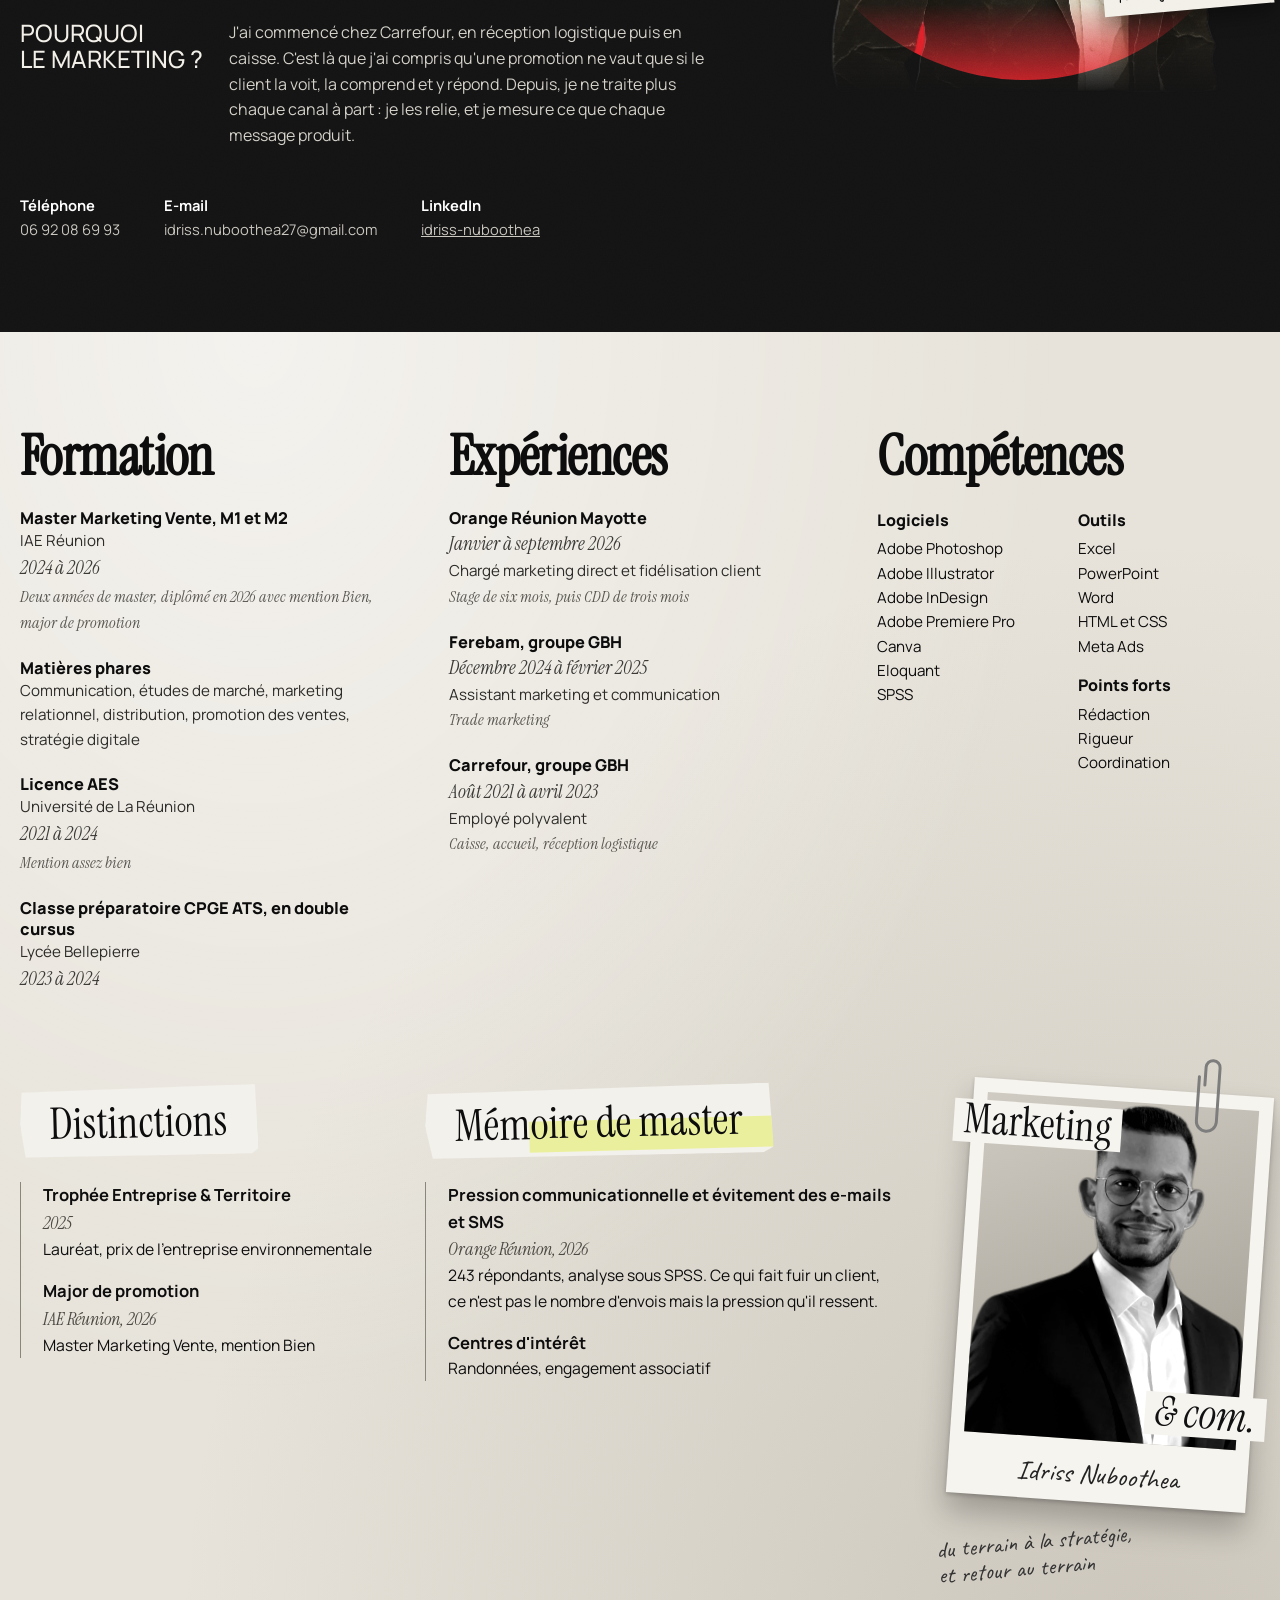
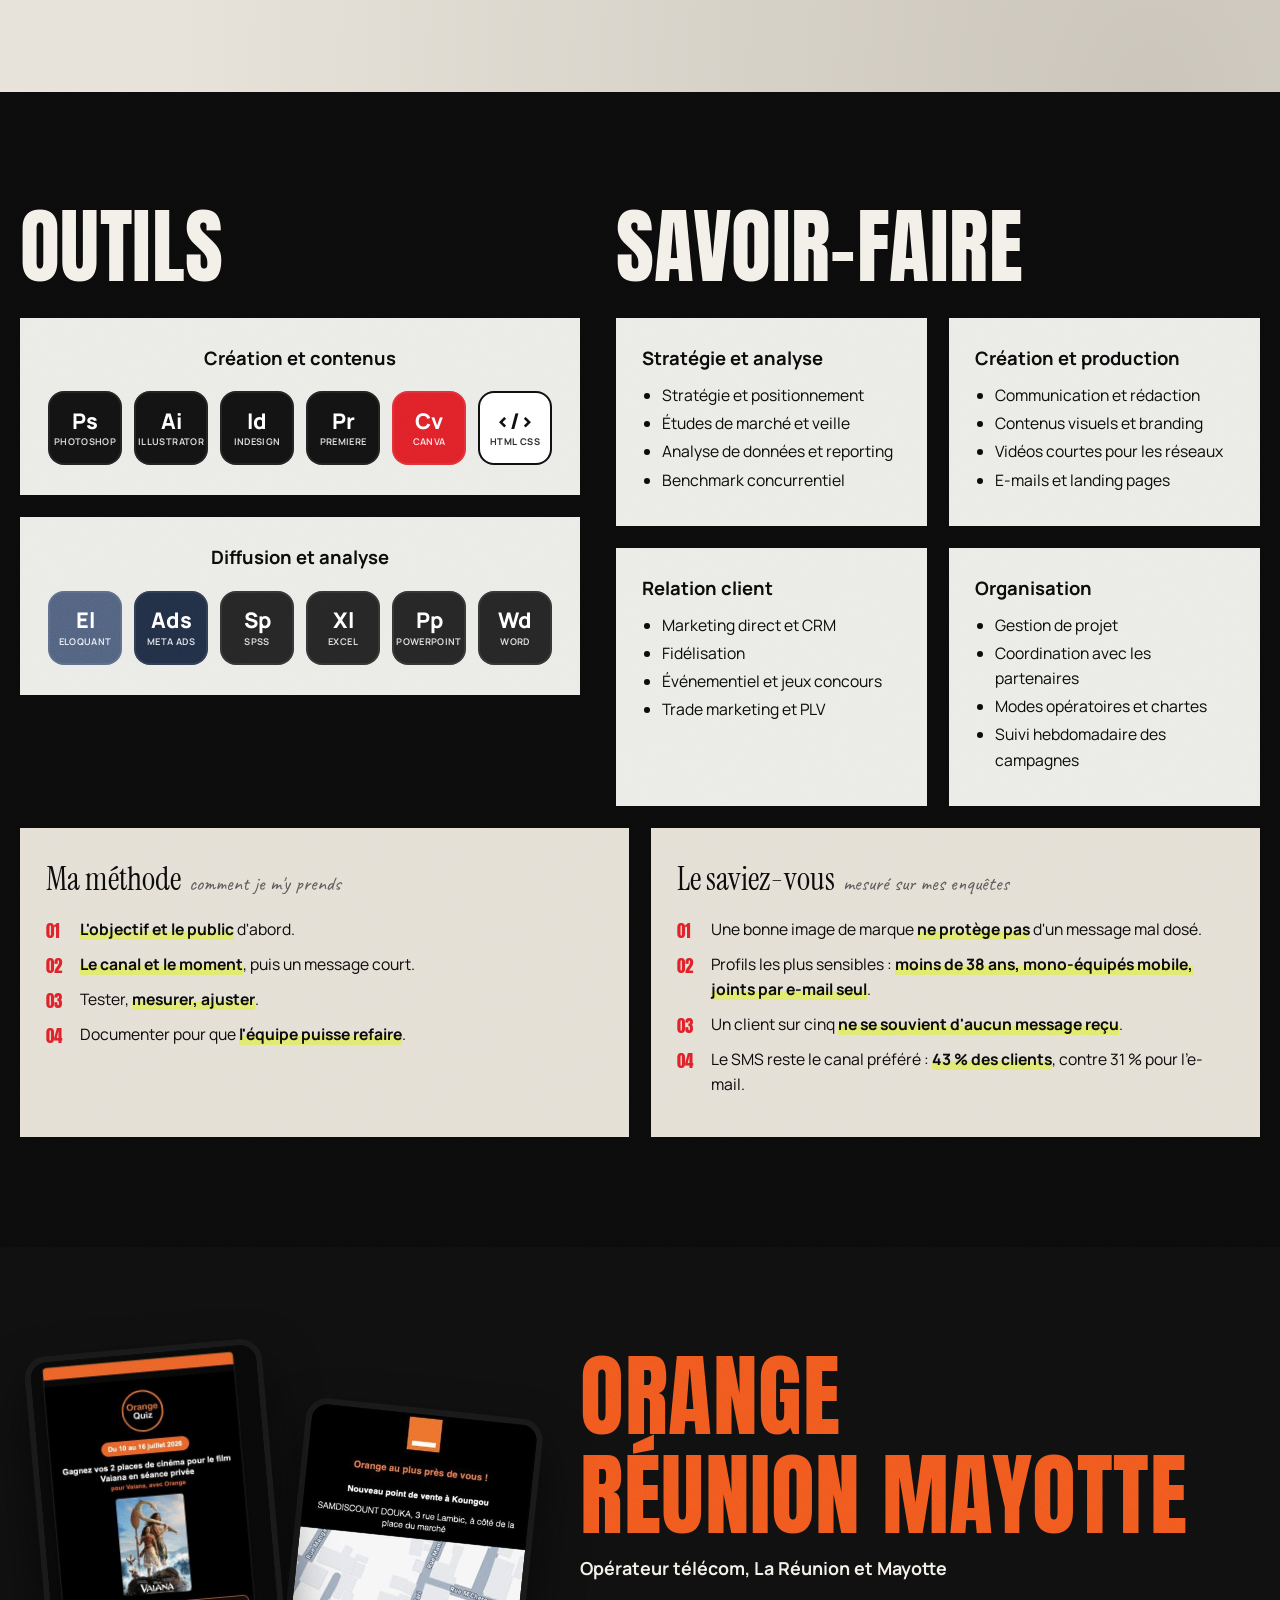
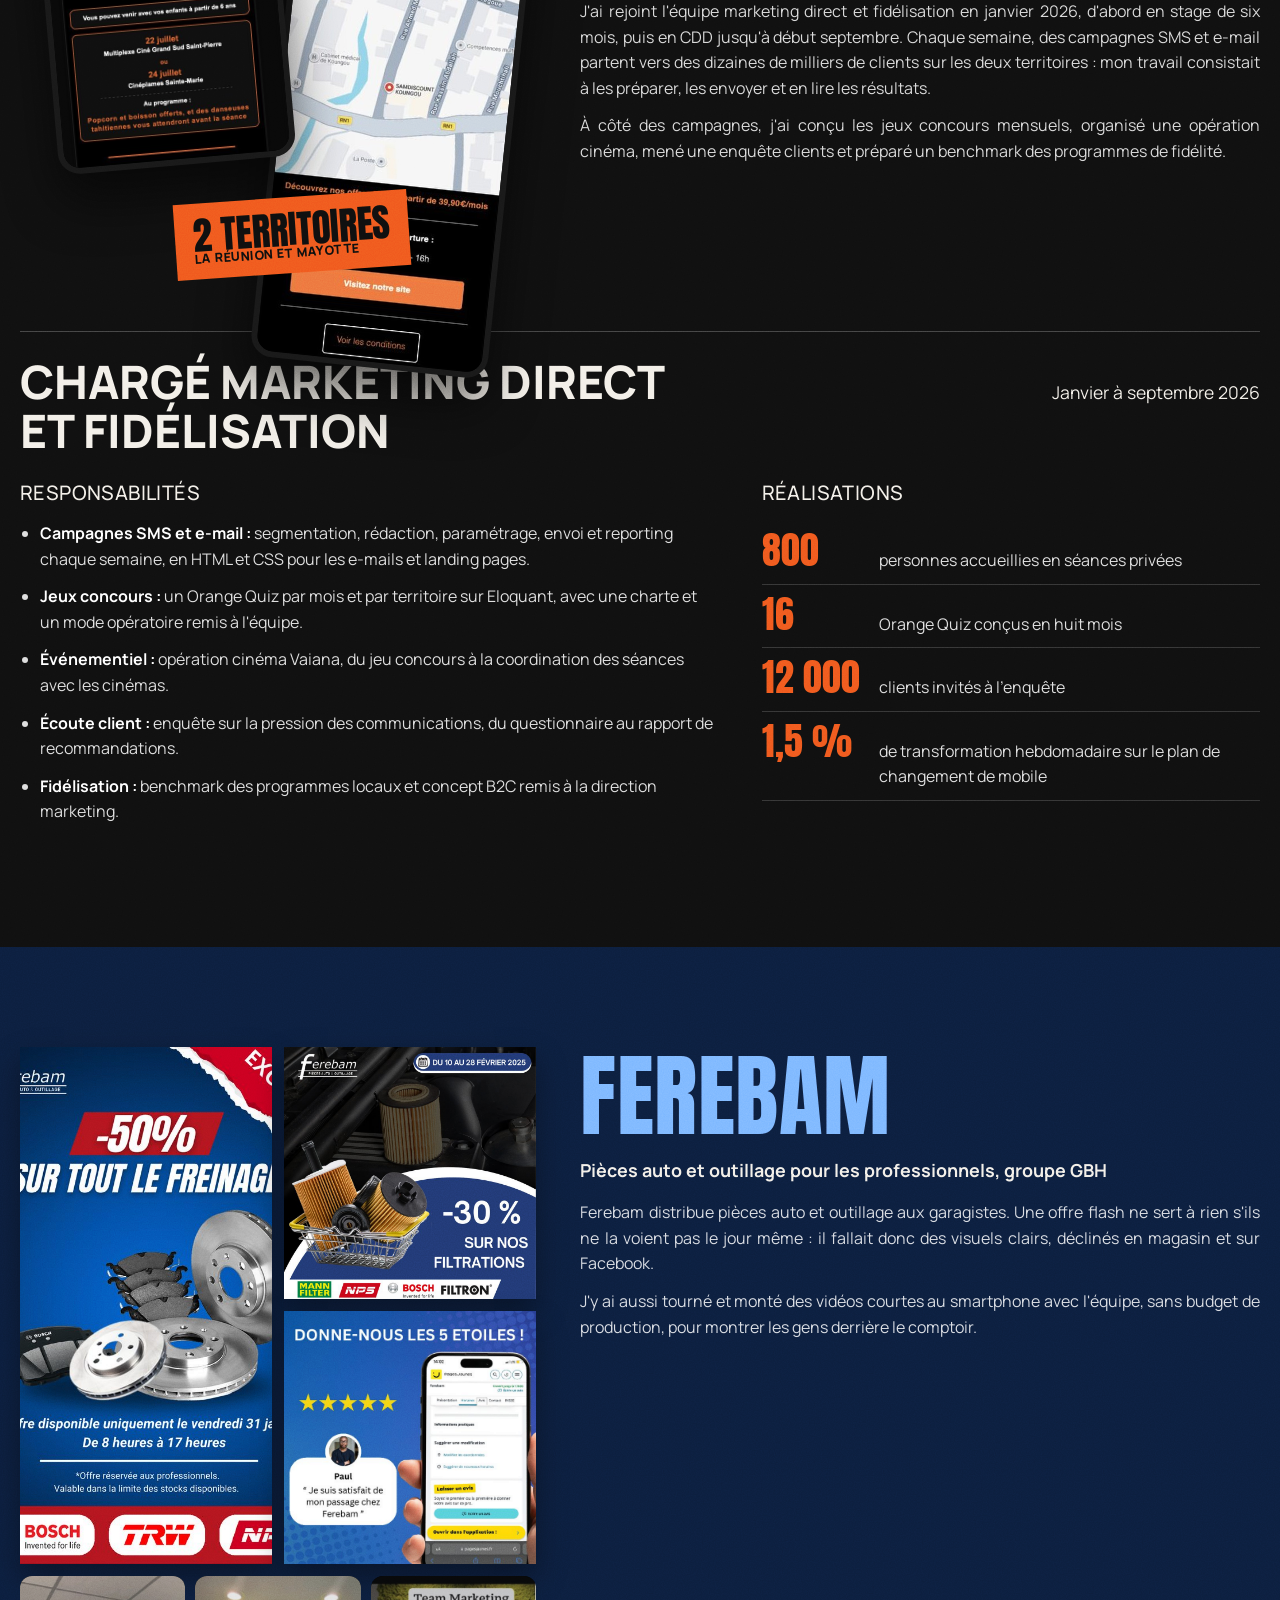
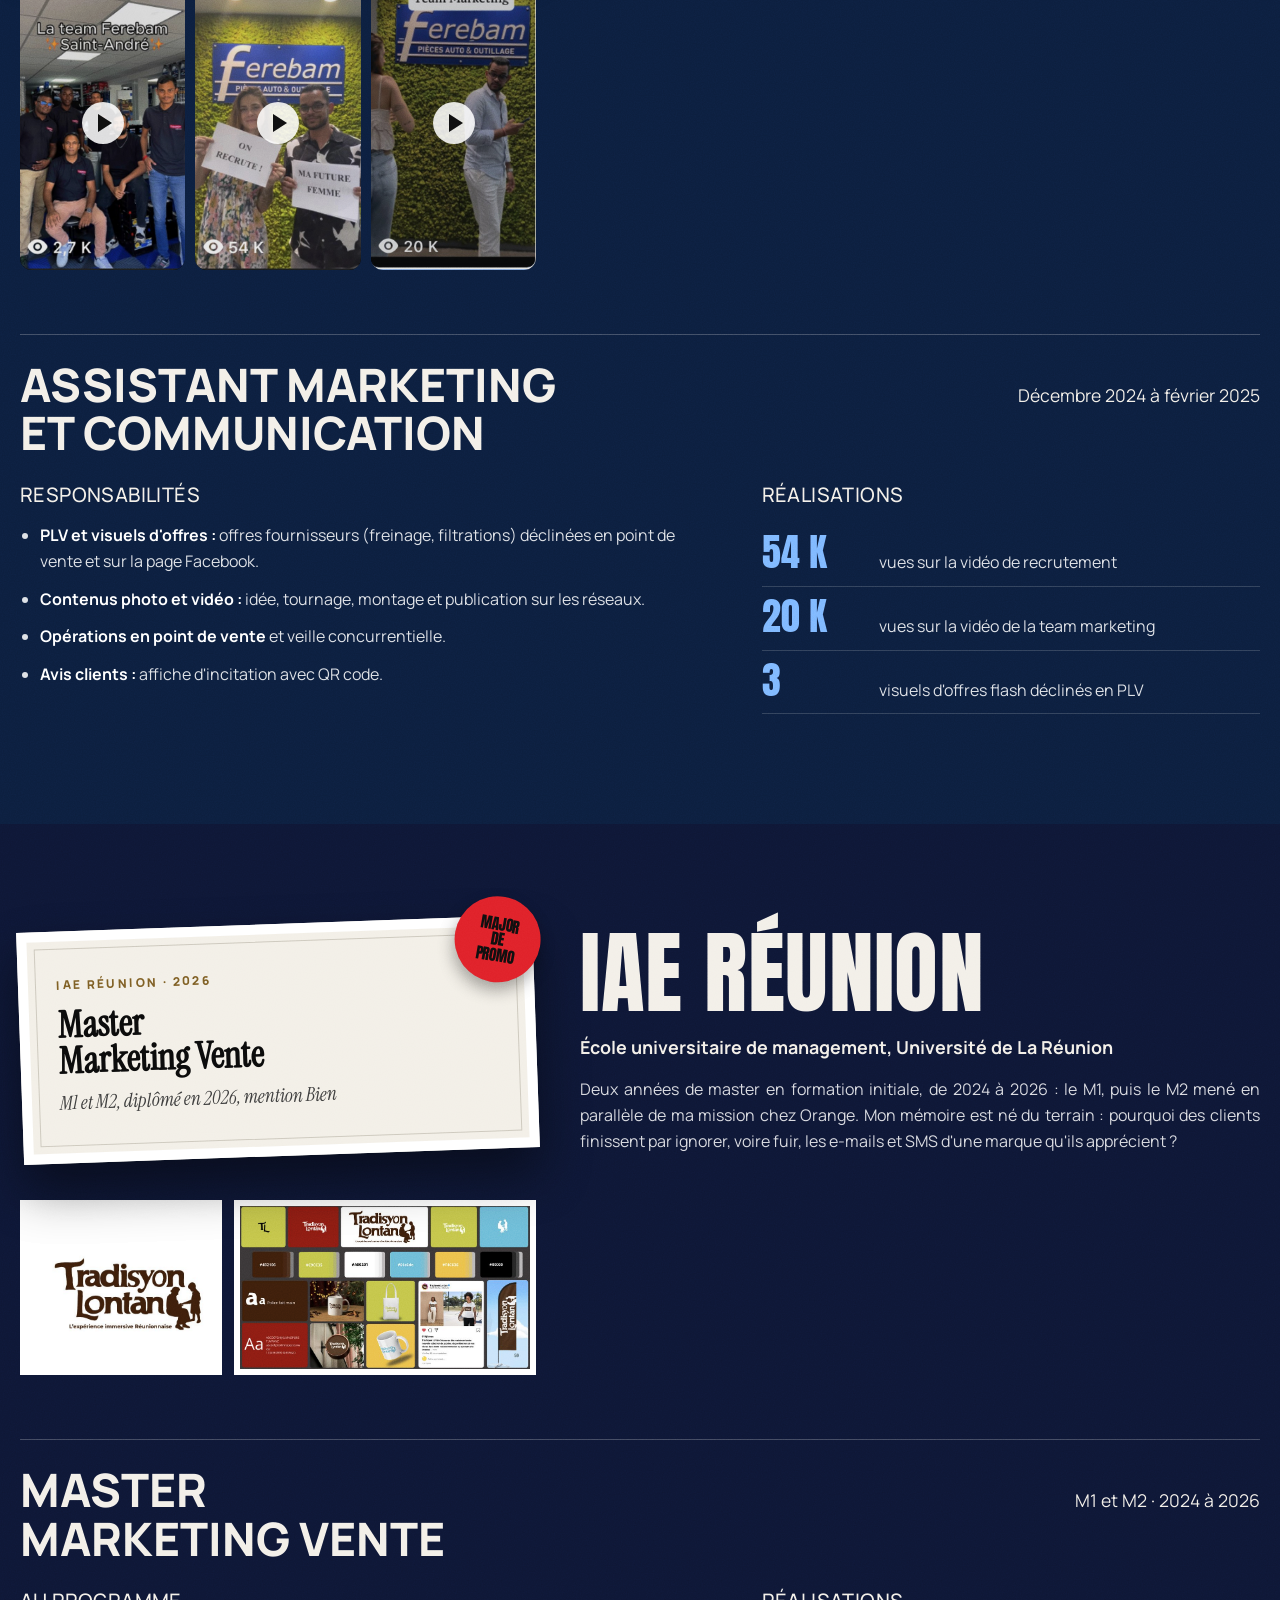
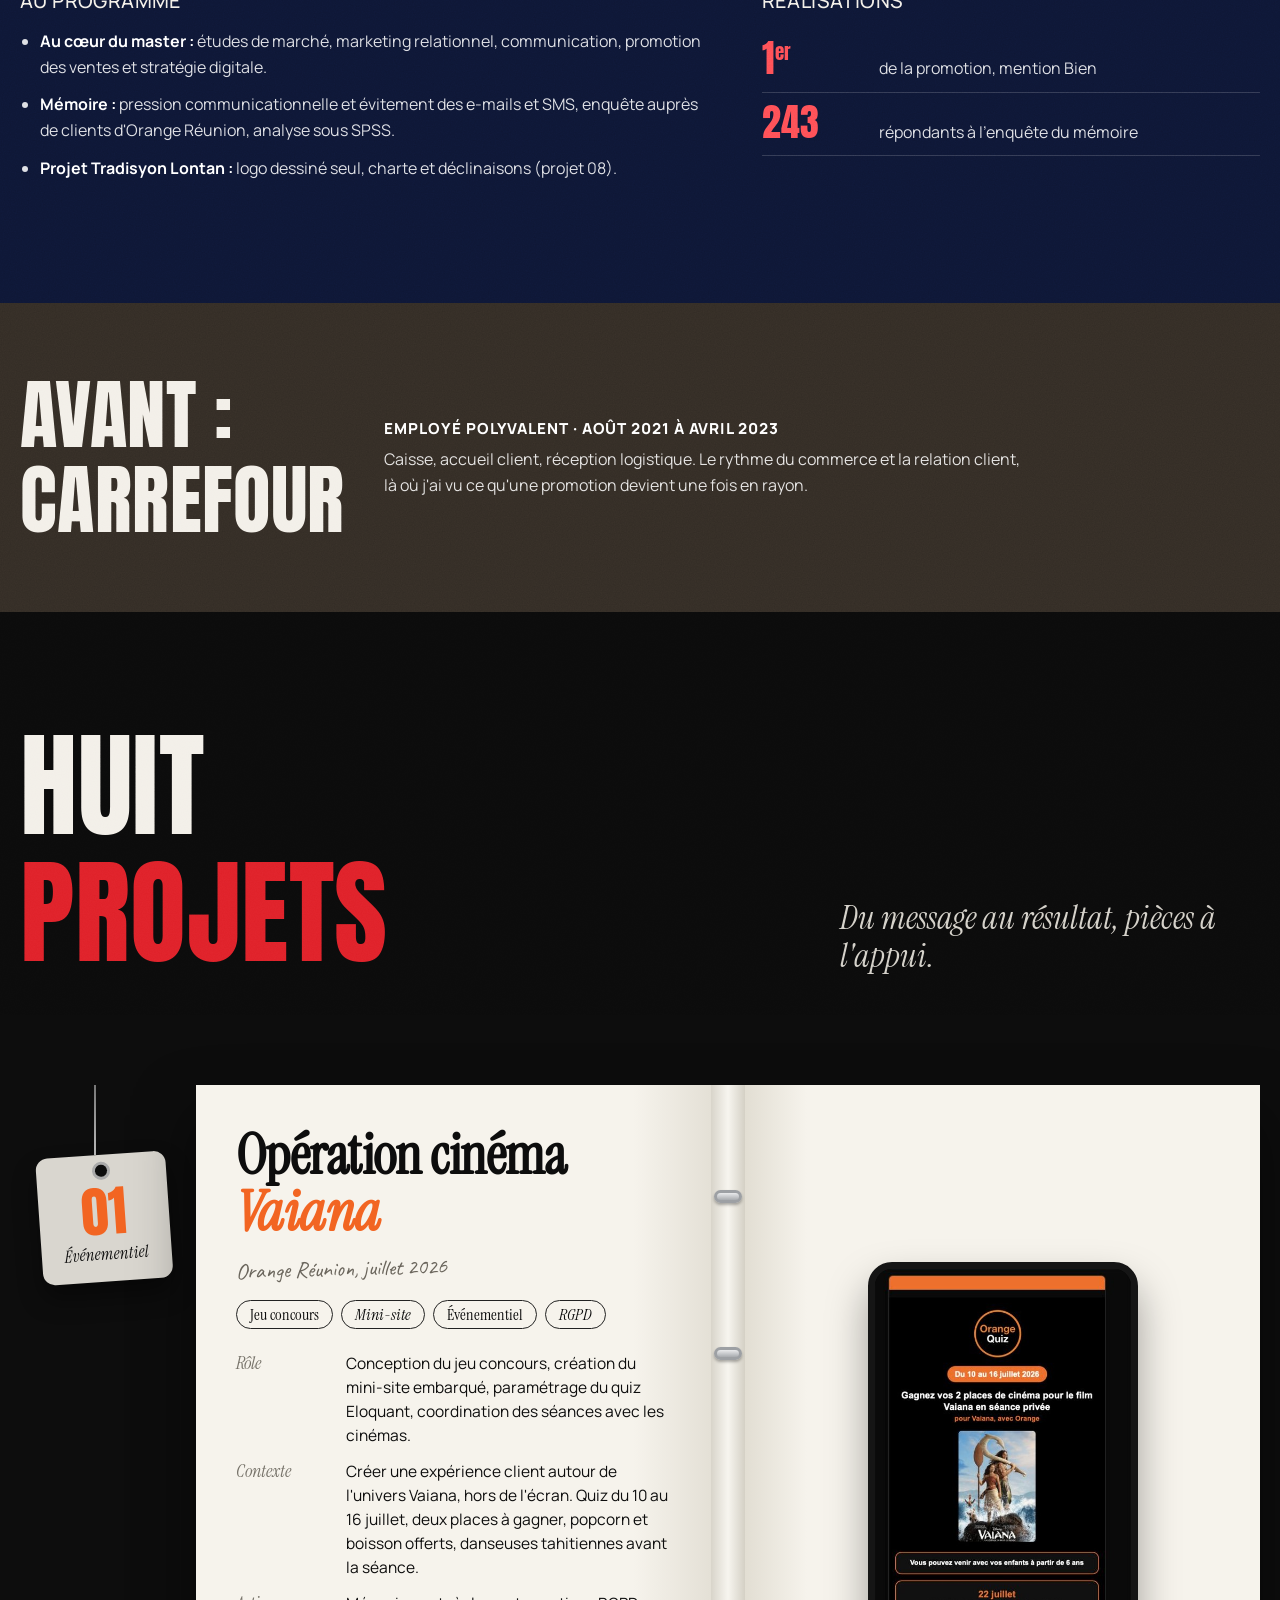
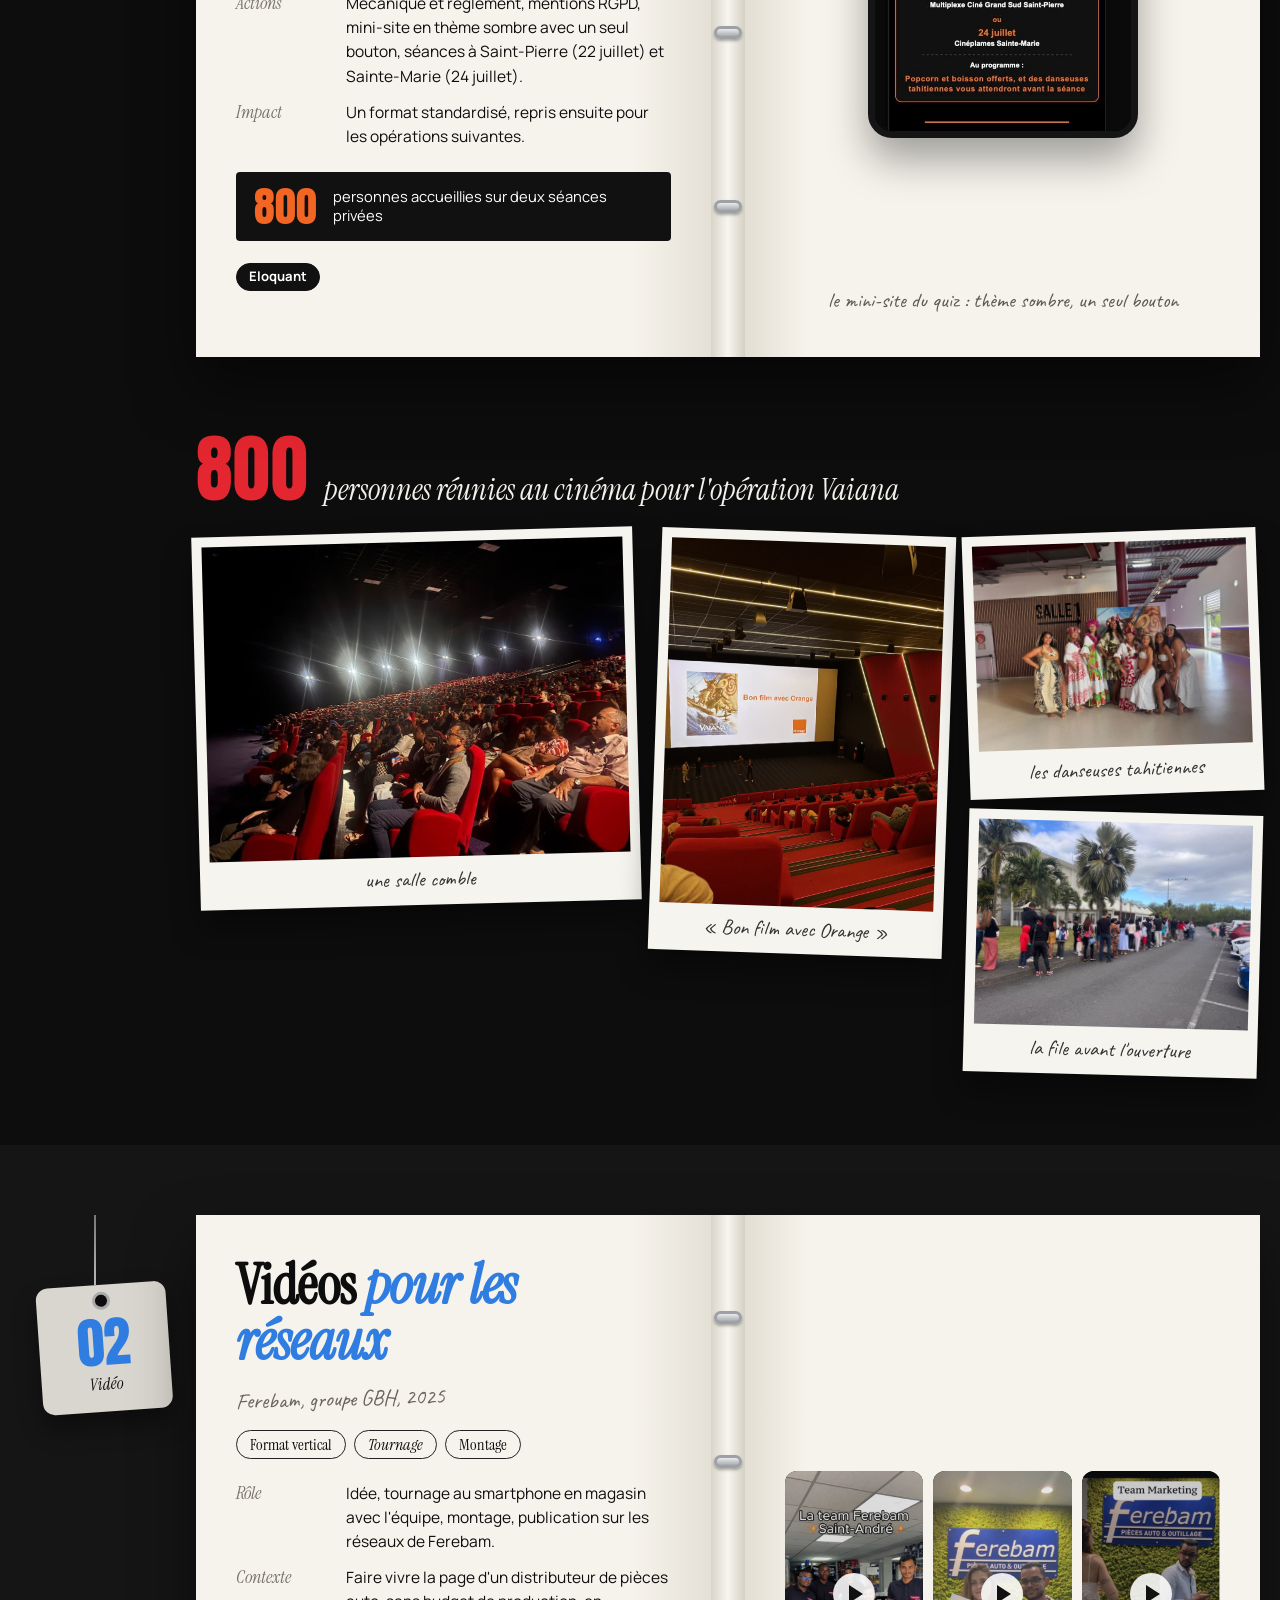
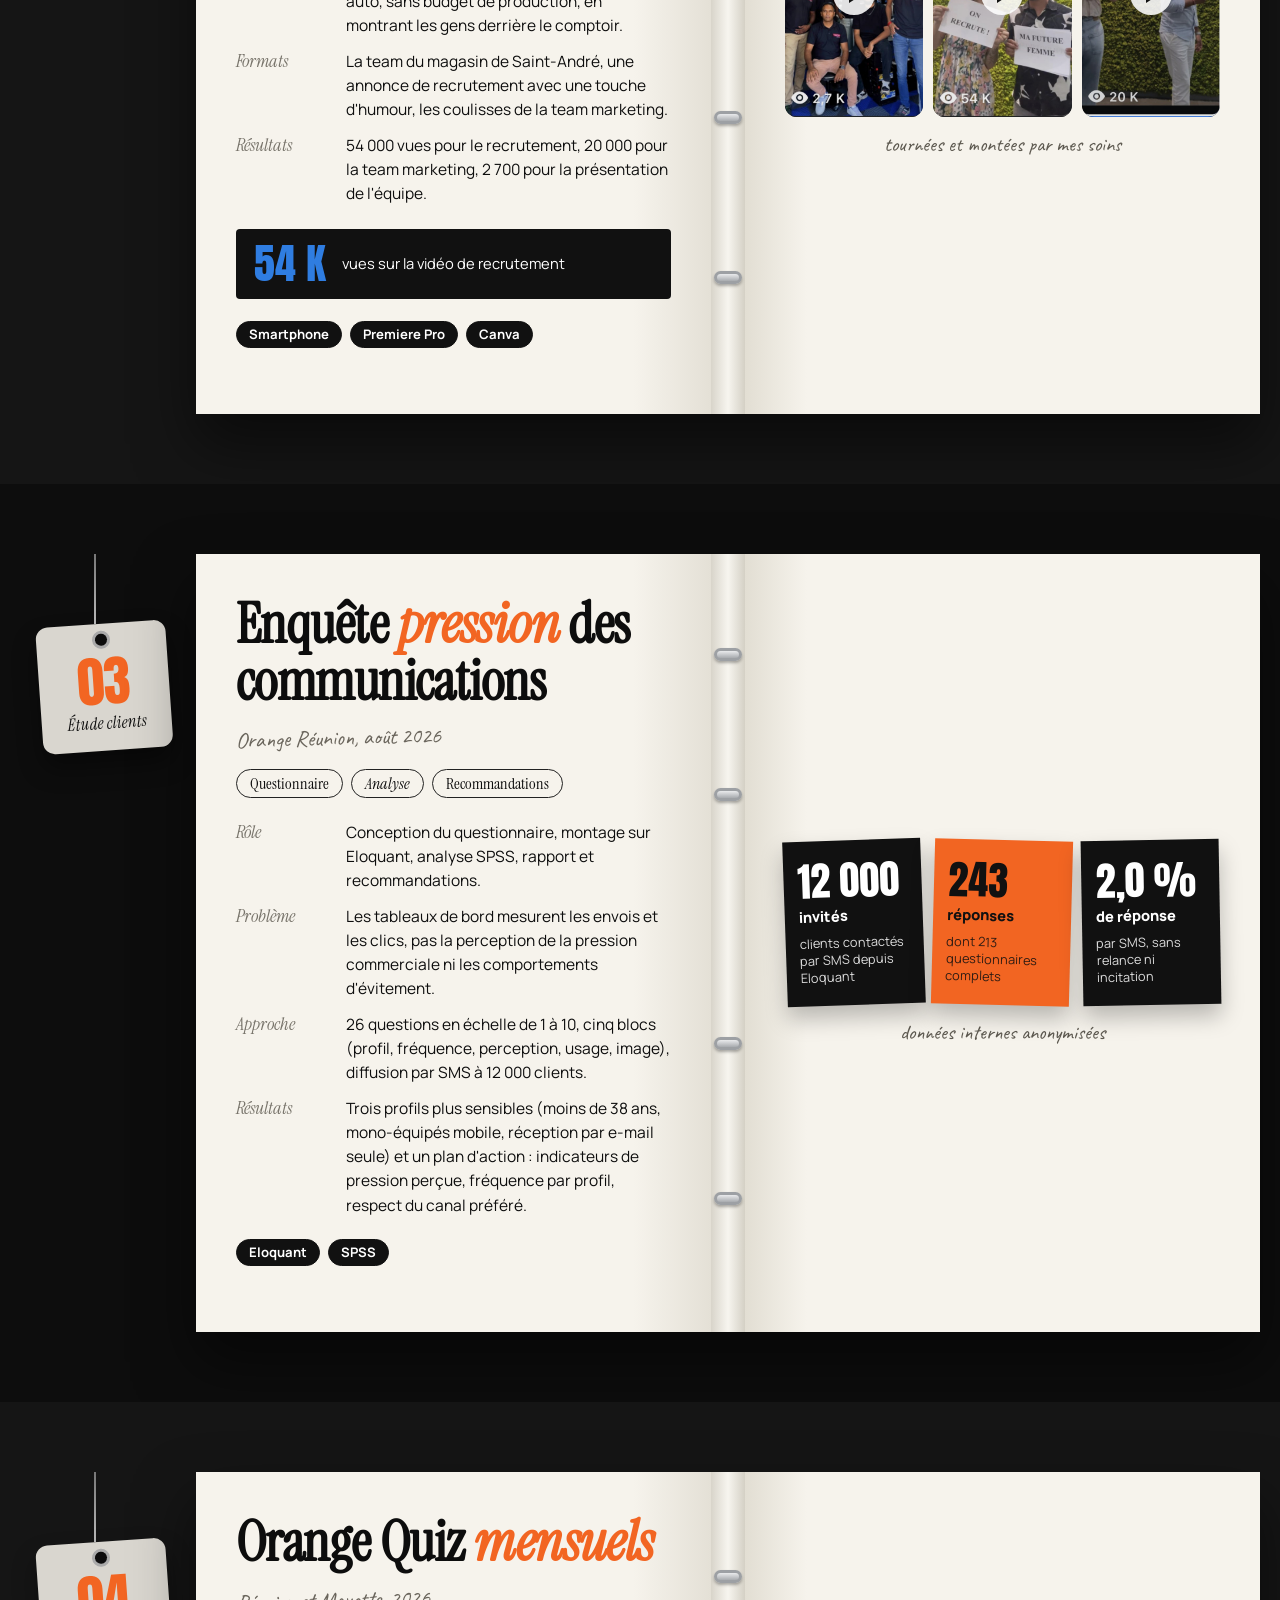
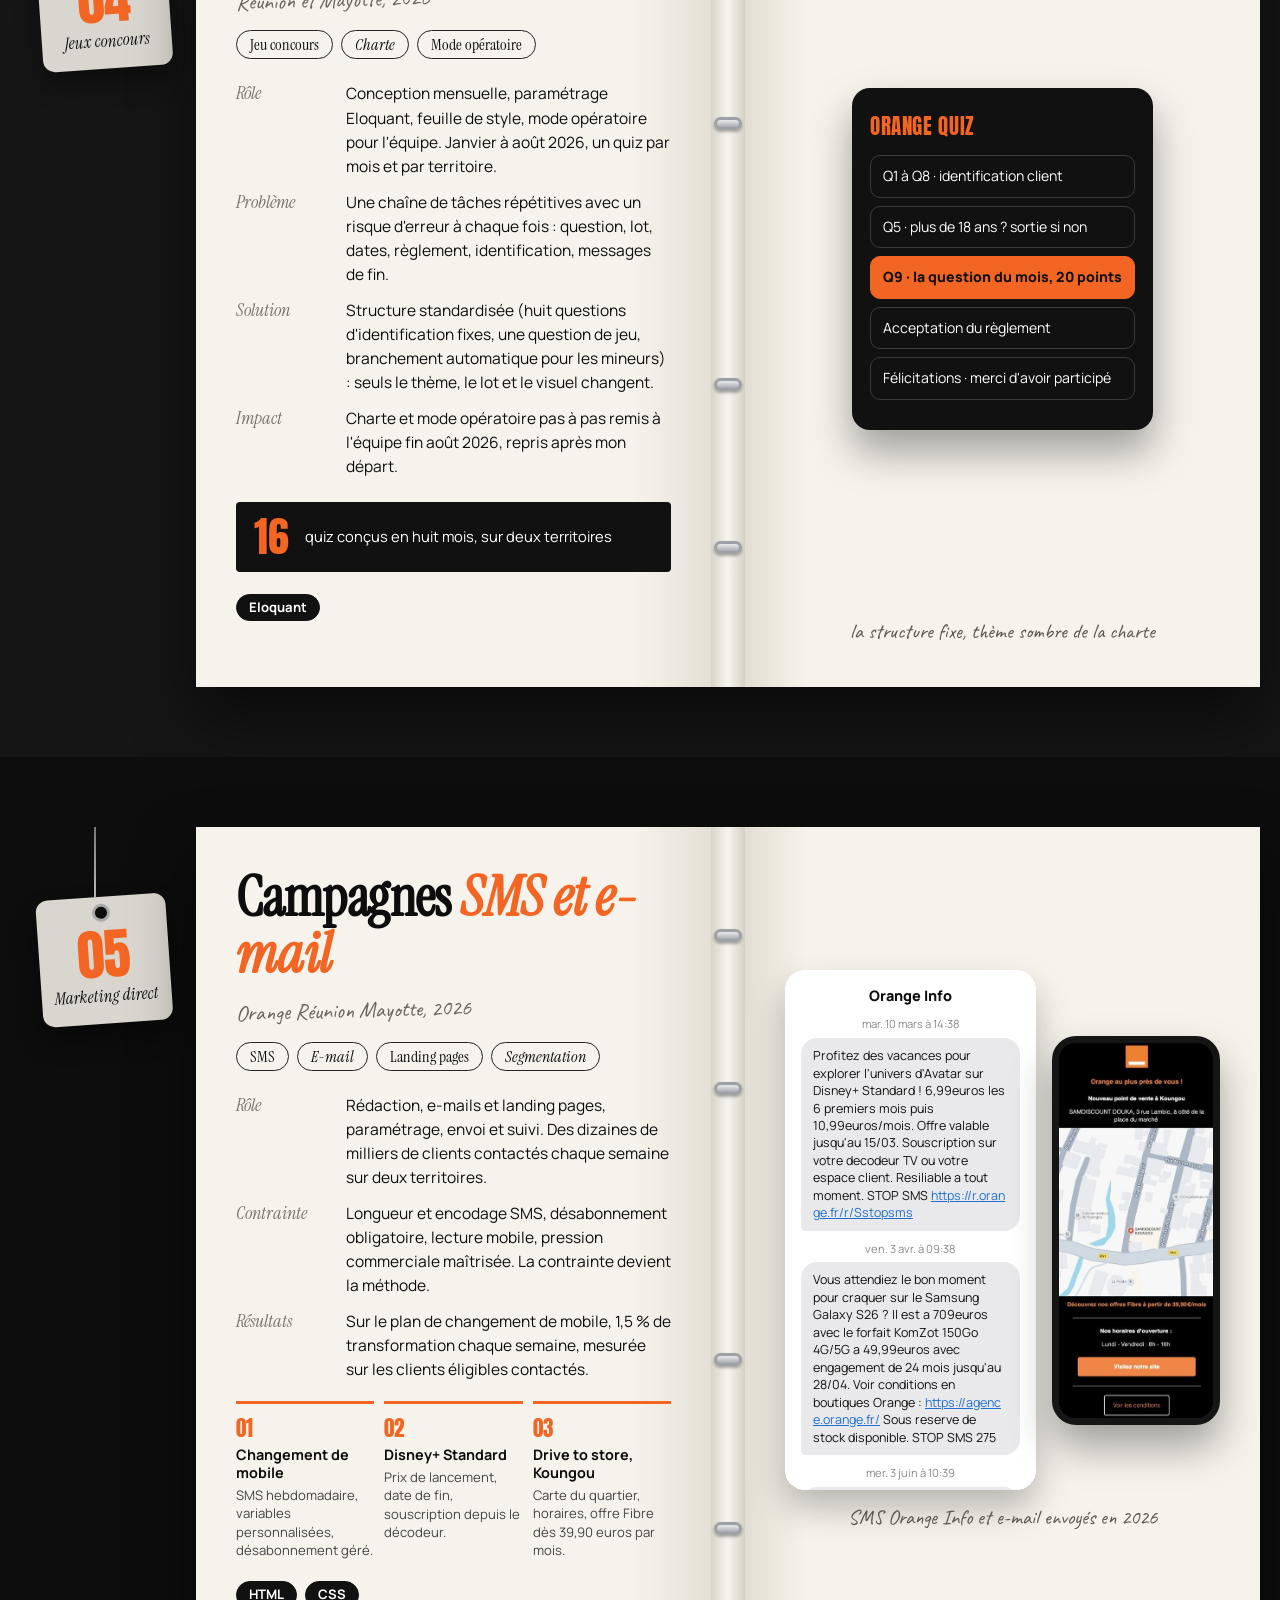
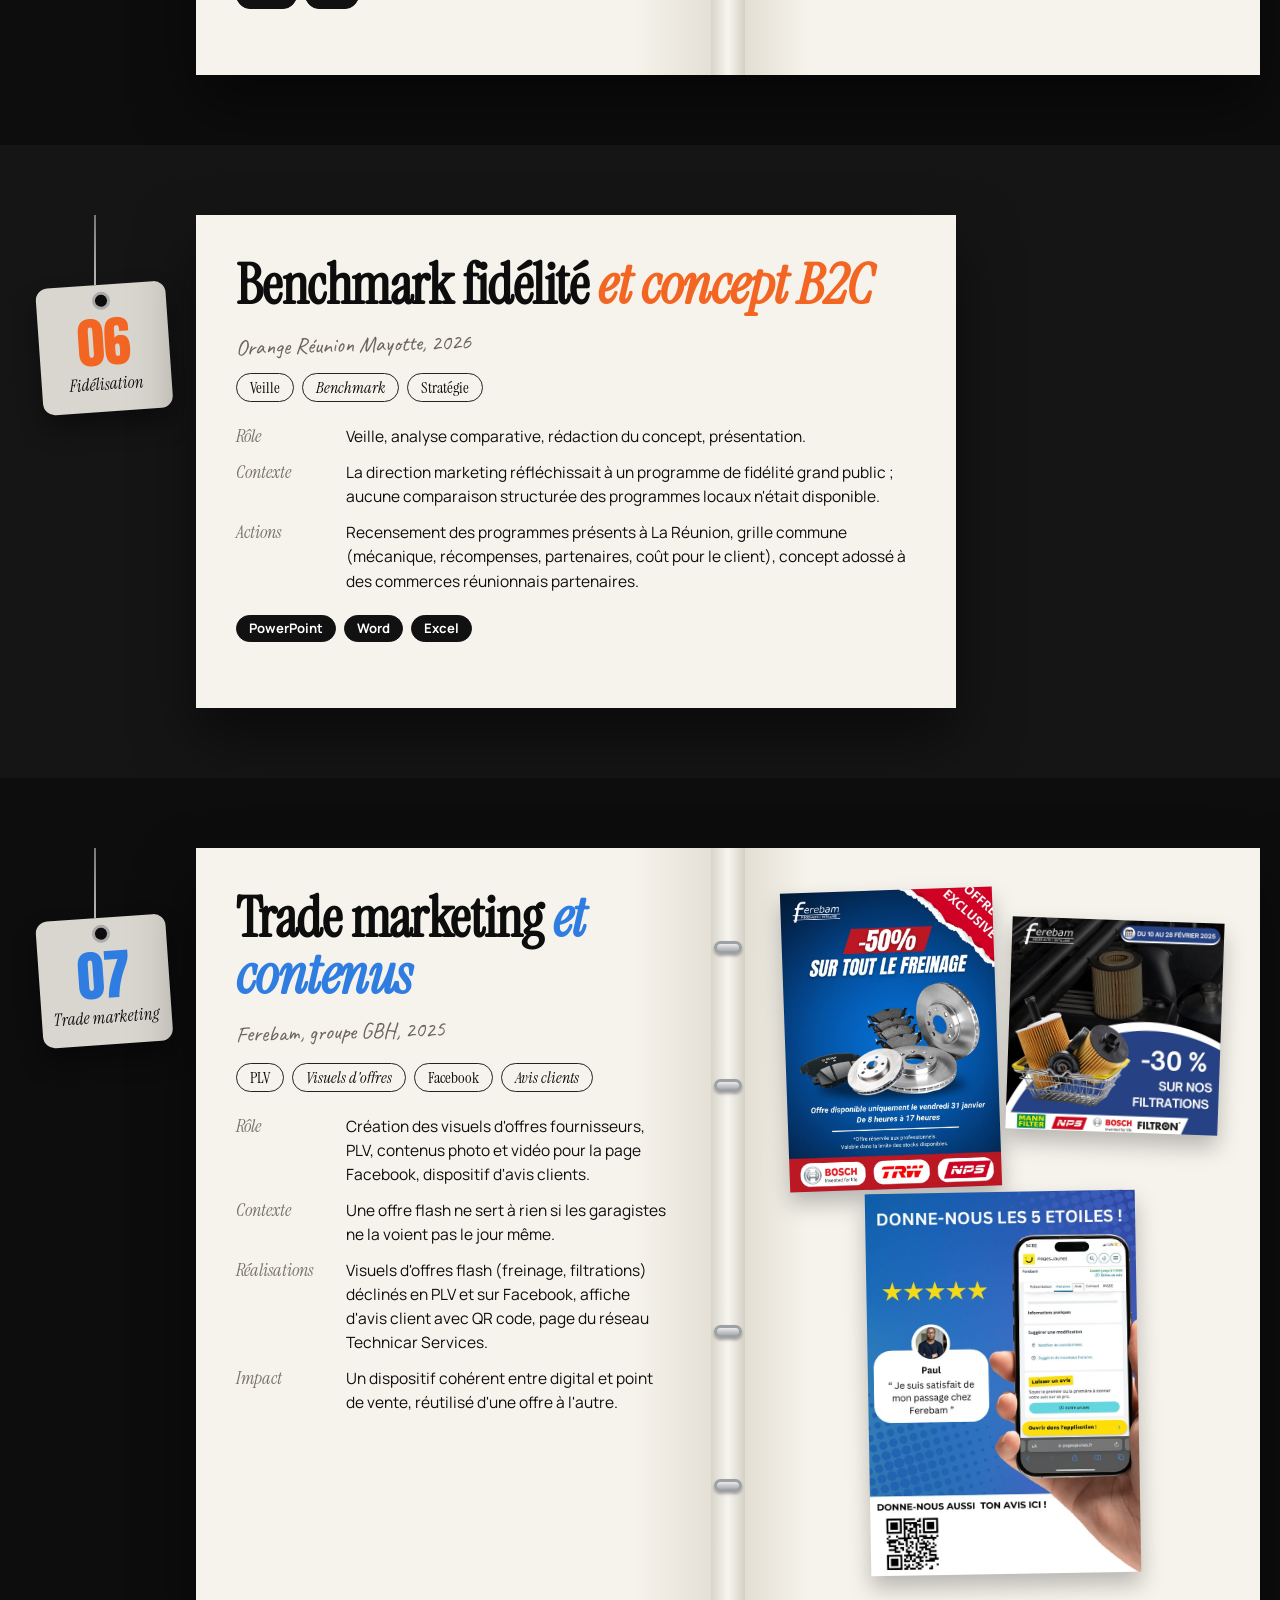
==== commit e95dc443: "Formation : classe préparatoire CPGE ATS Co-Authored-By: Claude Opus 5.5 <noreply@anthropic.com> Cla" ====
--- a/index.html
+++ b/index.html
@@ -81,7 +81,7 @@
         <div class="entry"><b>Master Marketing Vente, M1 et M2</b><span>IAE Réunion</span><em>2024 à 2026</em><small>Deux années de master, diplômé en 2026 avec mention Bien, major de promotion</small></div>
         <div class="entry"><b>Matières phares</b><span>Communication, études de marché, marketing relationnel, distribution, promotion des ventes, stratégie digitale</span></div>
         <div class="entry"><b>Licence AES</b><span>Université de La Réunion</span><em>2021 à 2024</em><small>Mention assez bien</small></div>
-        <div class="entry"><b>Classe préparatoire, en double cursus</b><span>Lycée Bellepierre</span><em>2023 à 2024</em></div>
+        <div class="entry"><b>Classe préparatoire CPGE ATS, en double cursus</b><span>Lycée Bellepierre</span><em>2023 à 2024</em></div>
       </div>
       <div class="reveal">
         <h2>Expériences</h2>
